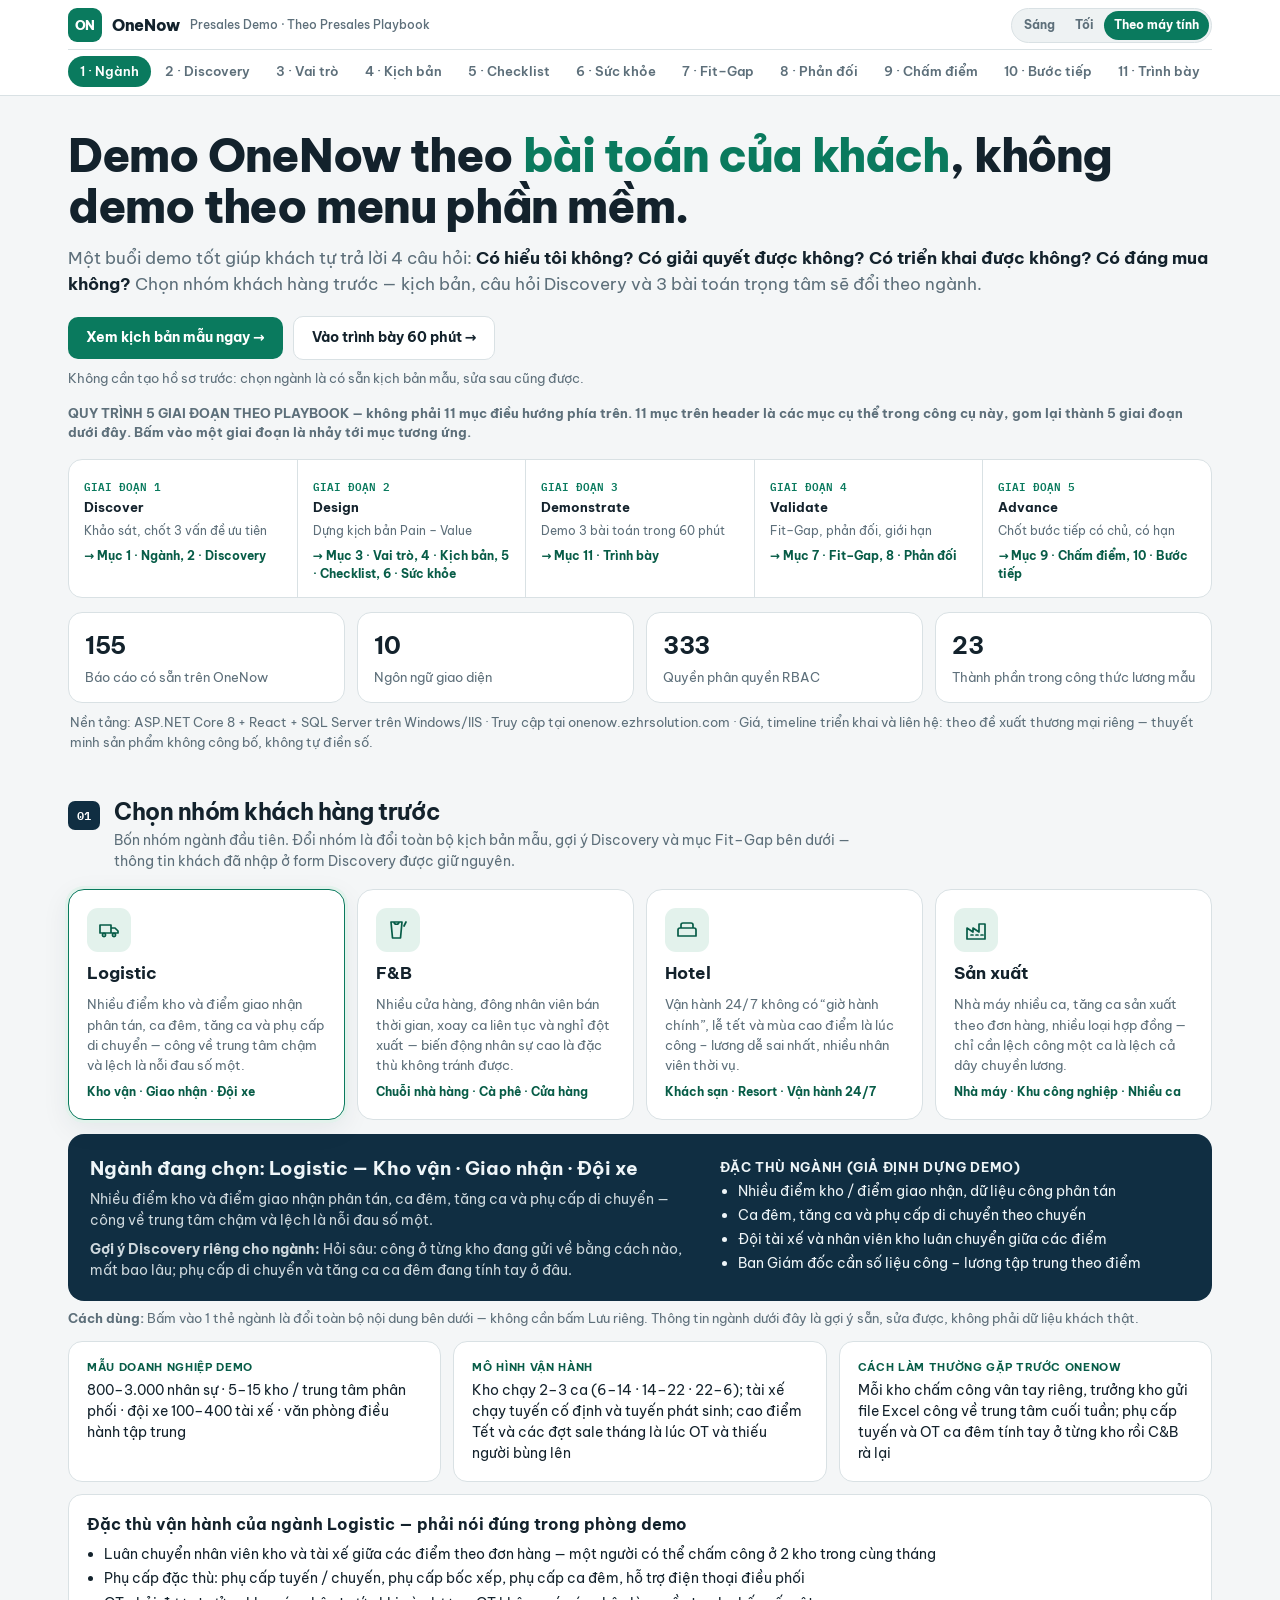
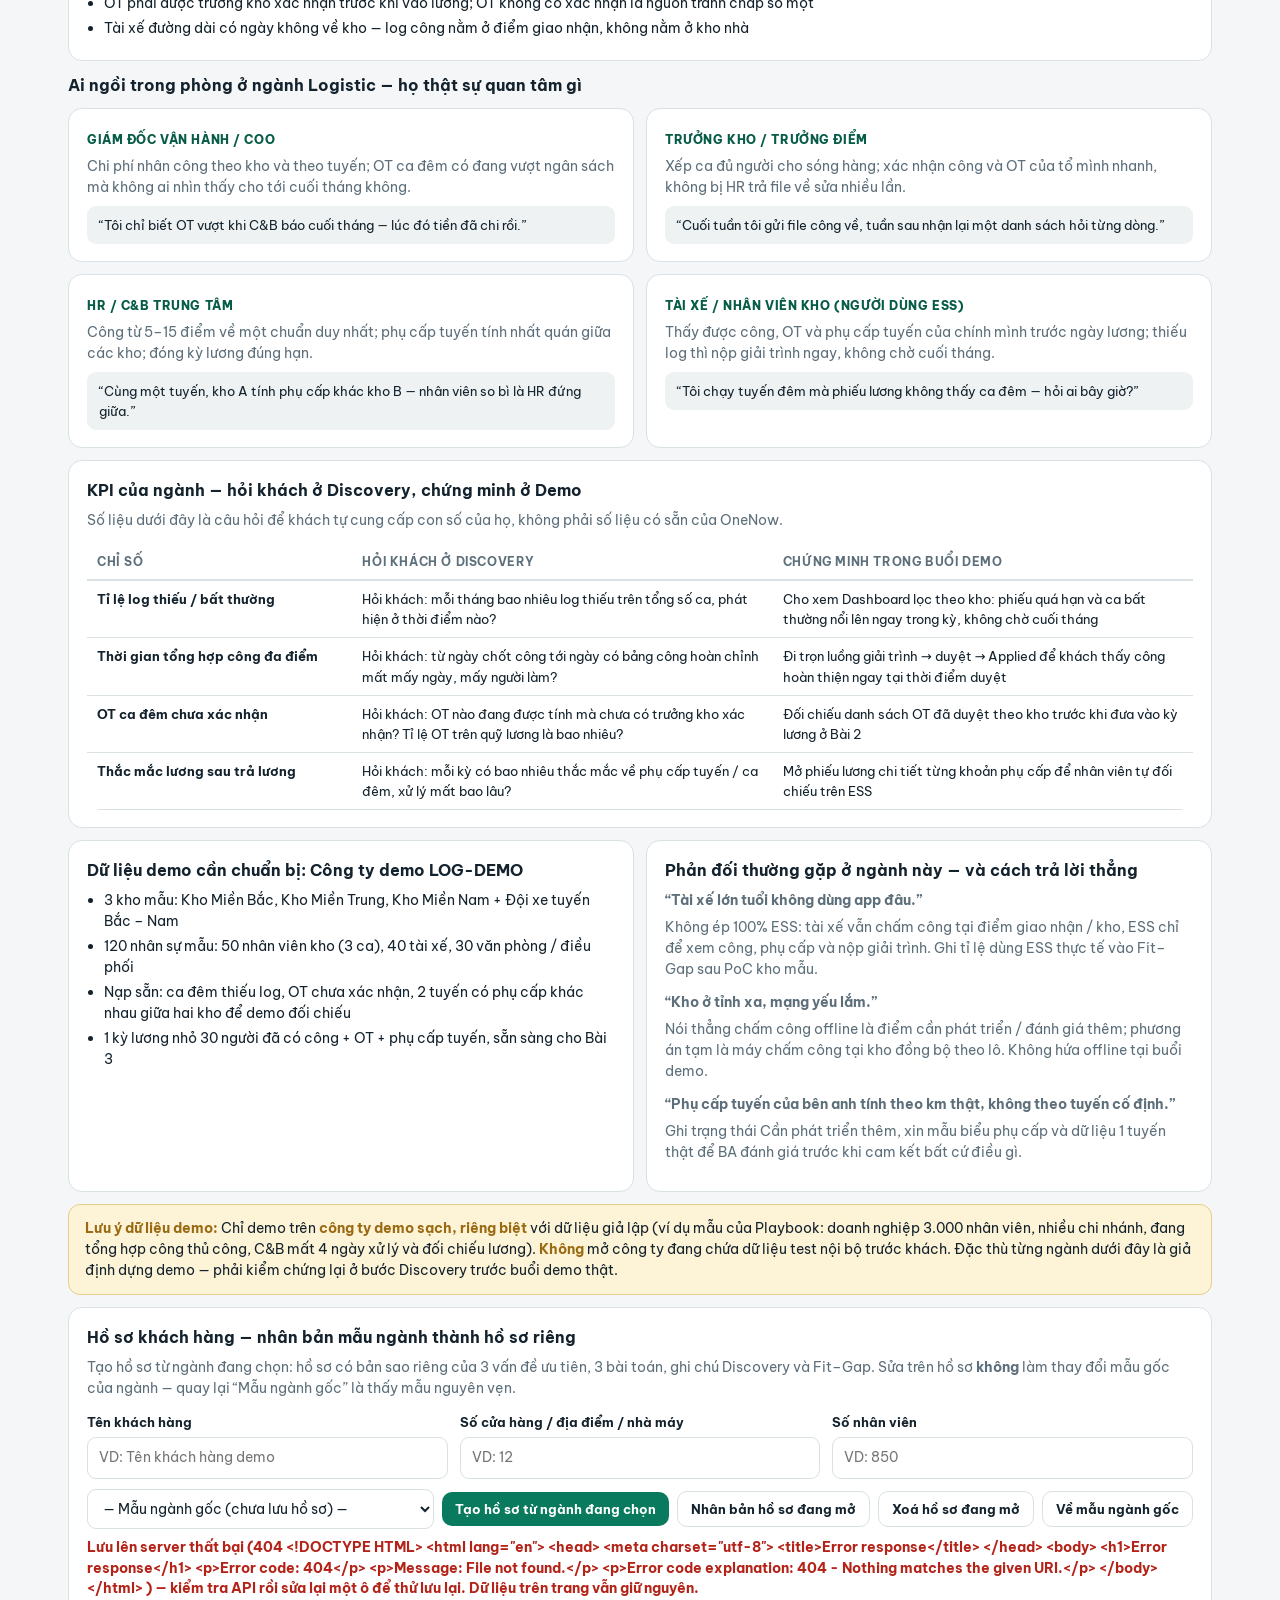
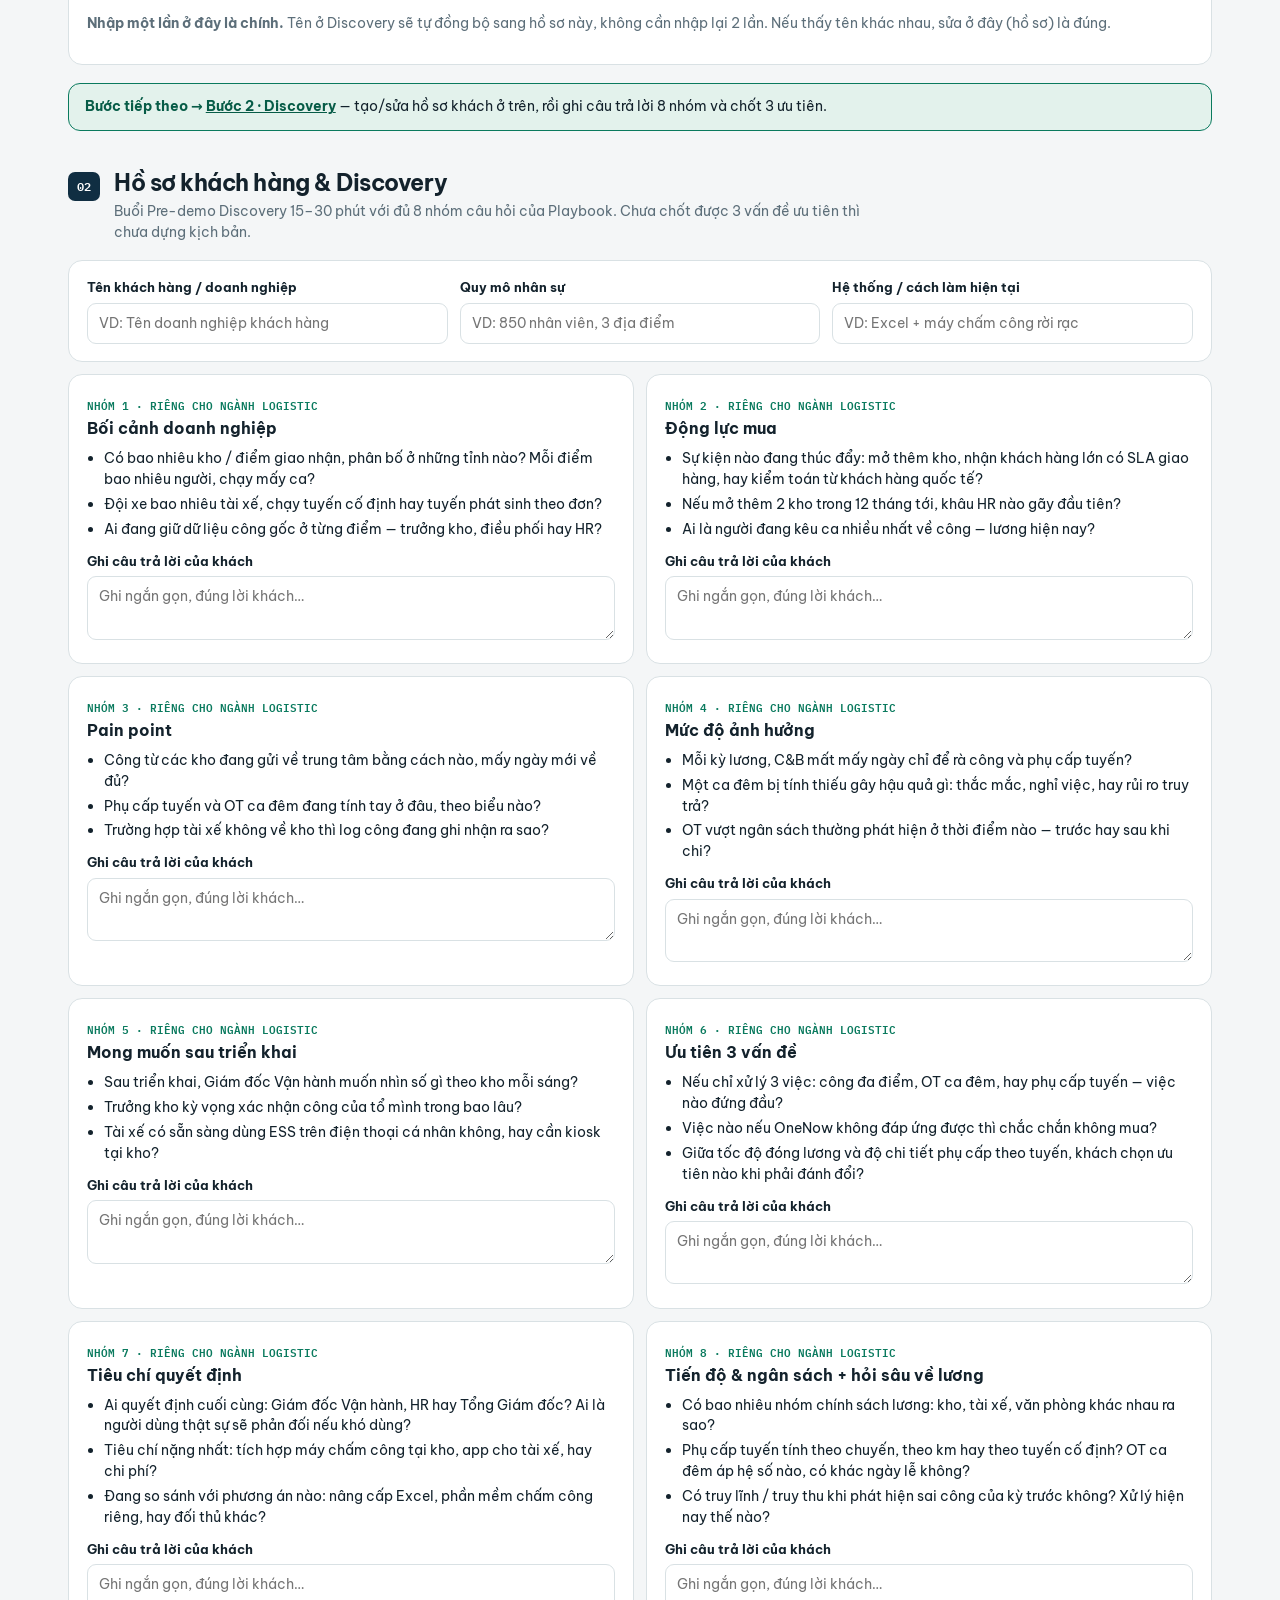
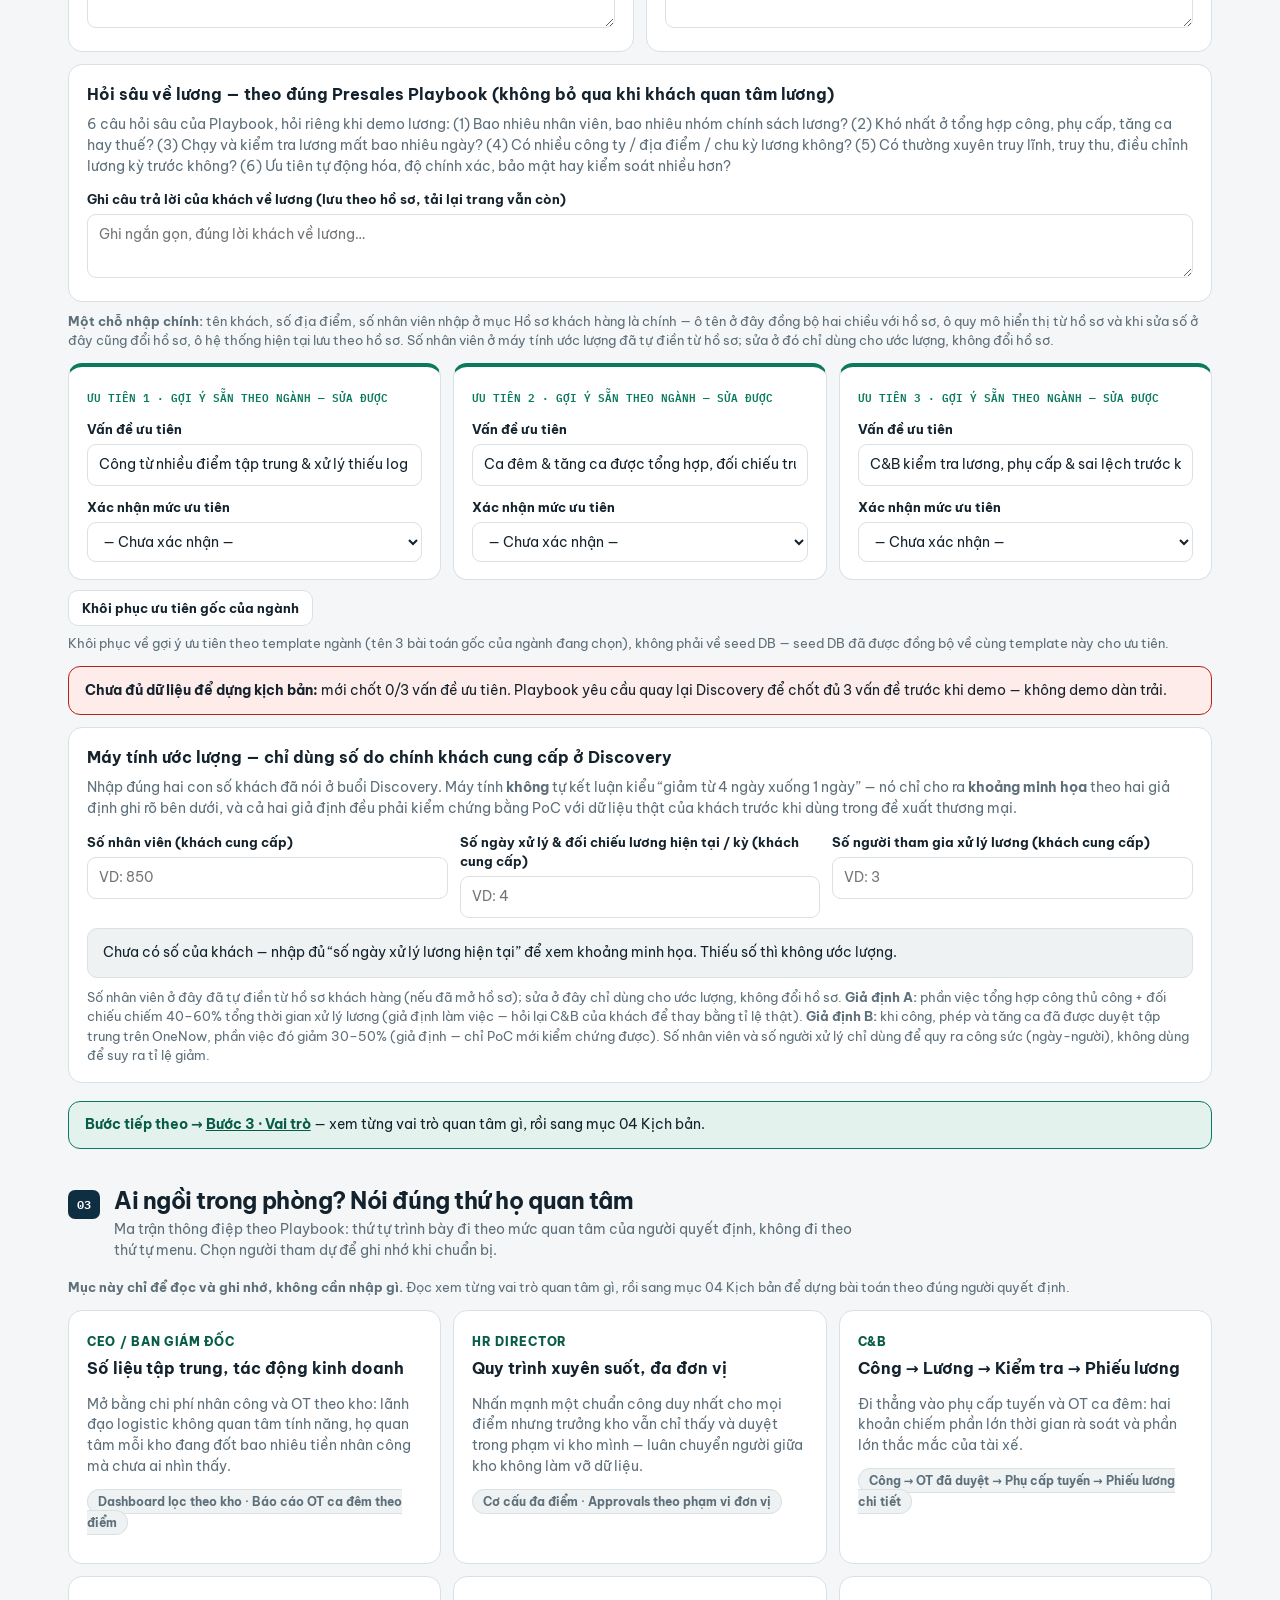
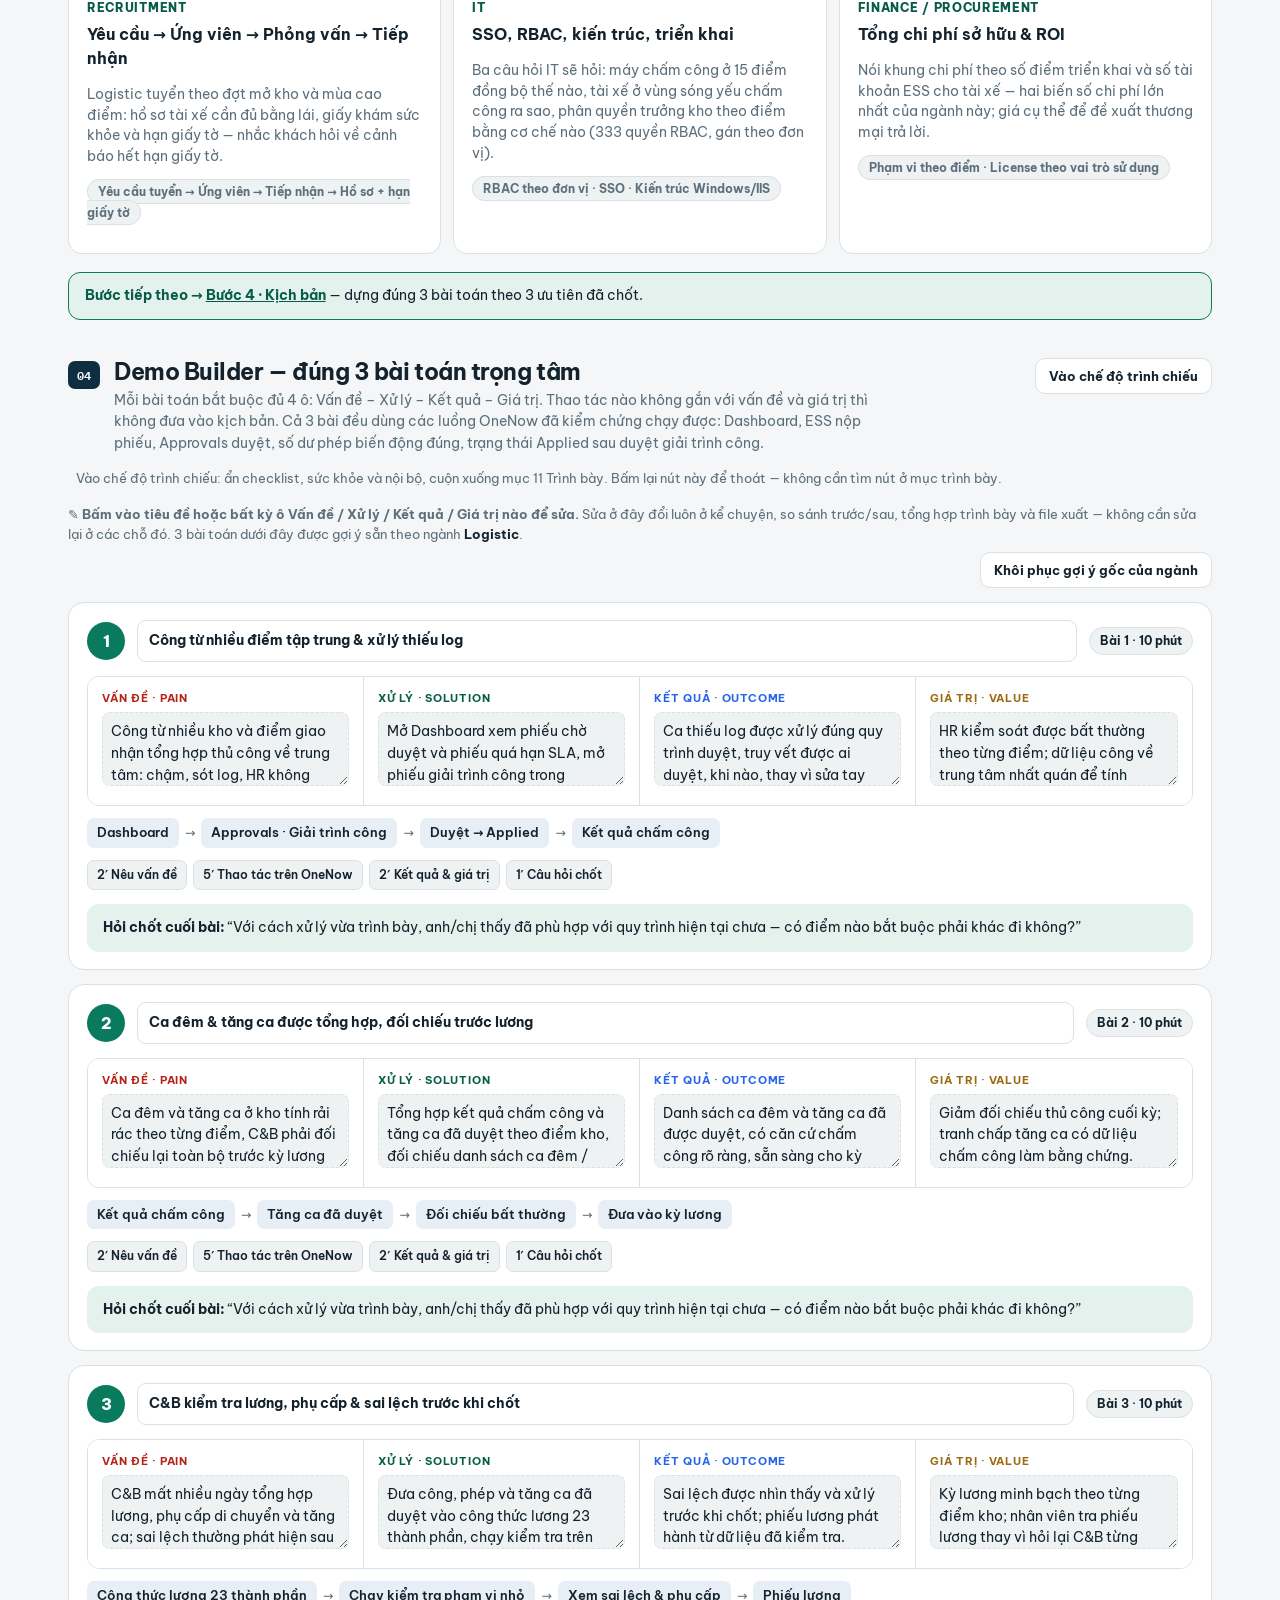
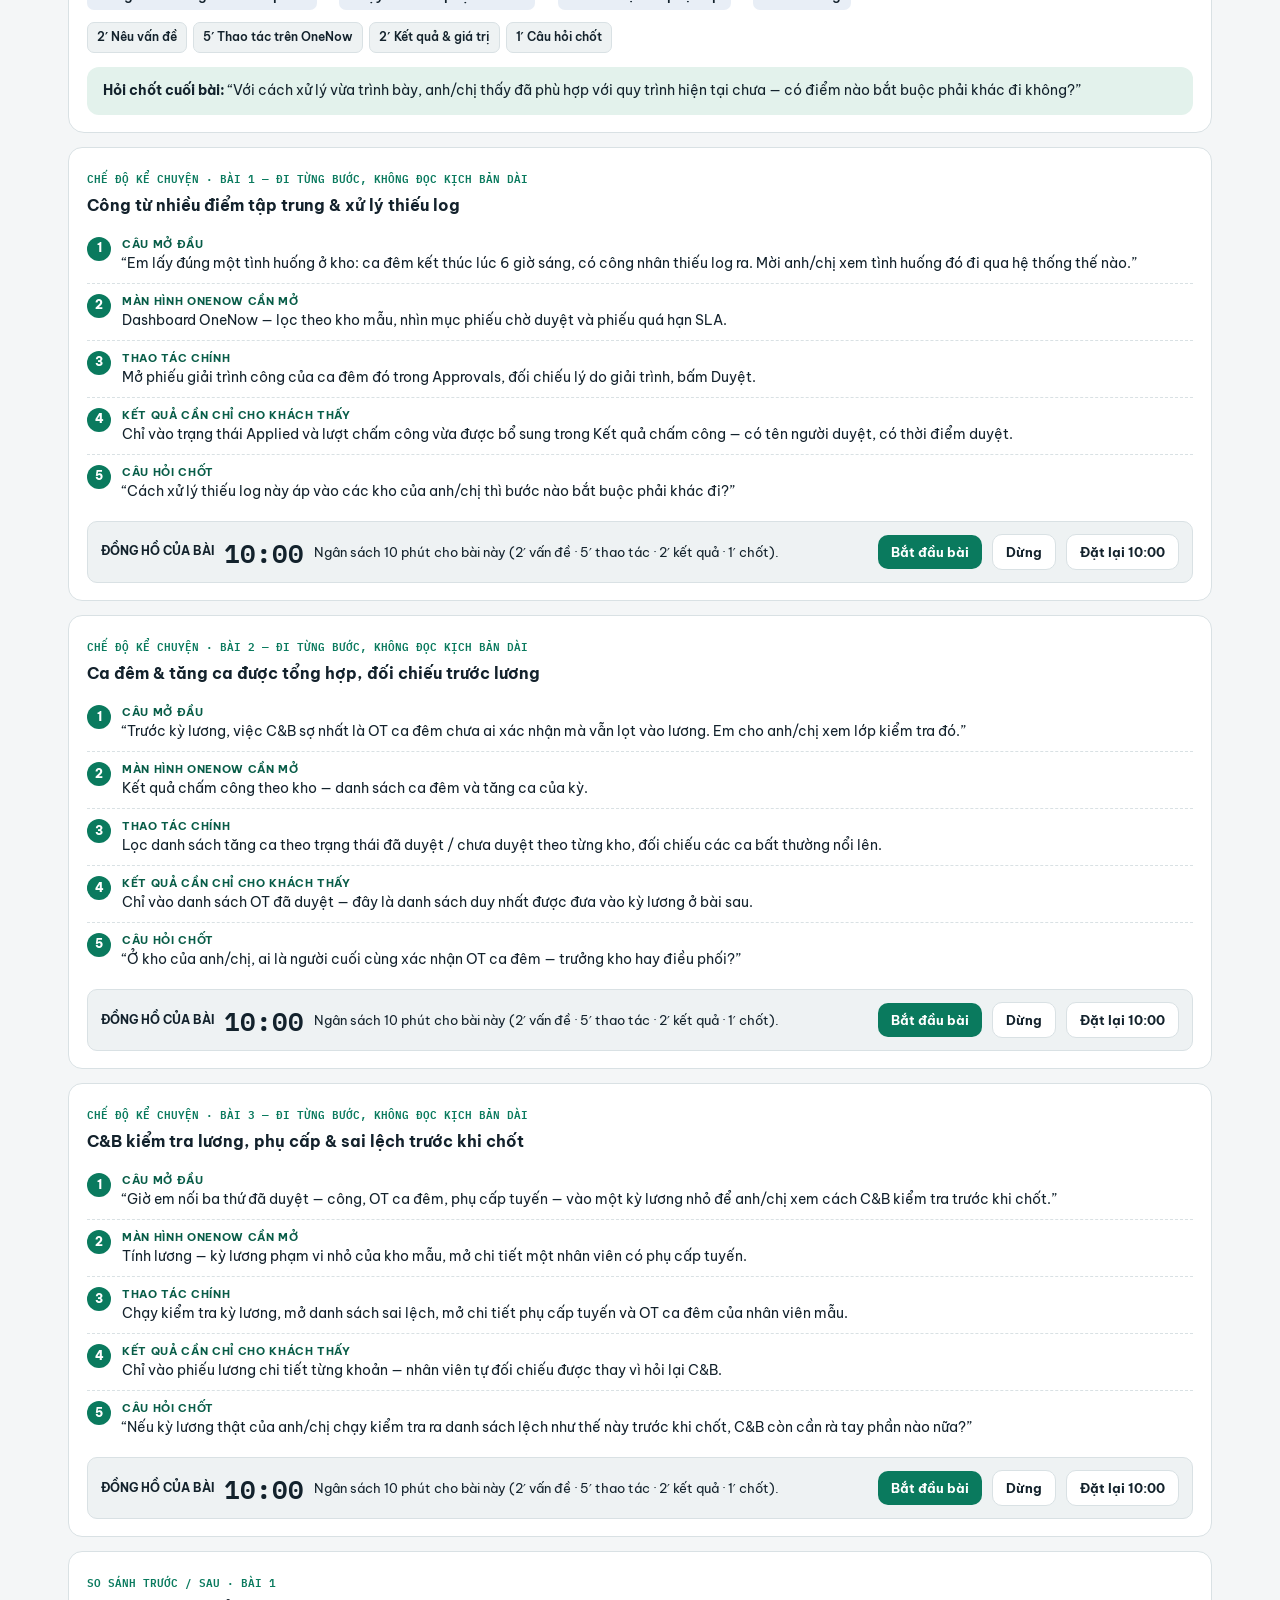
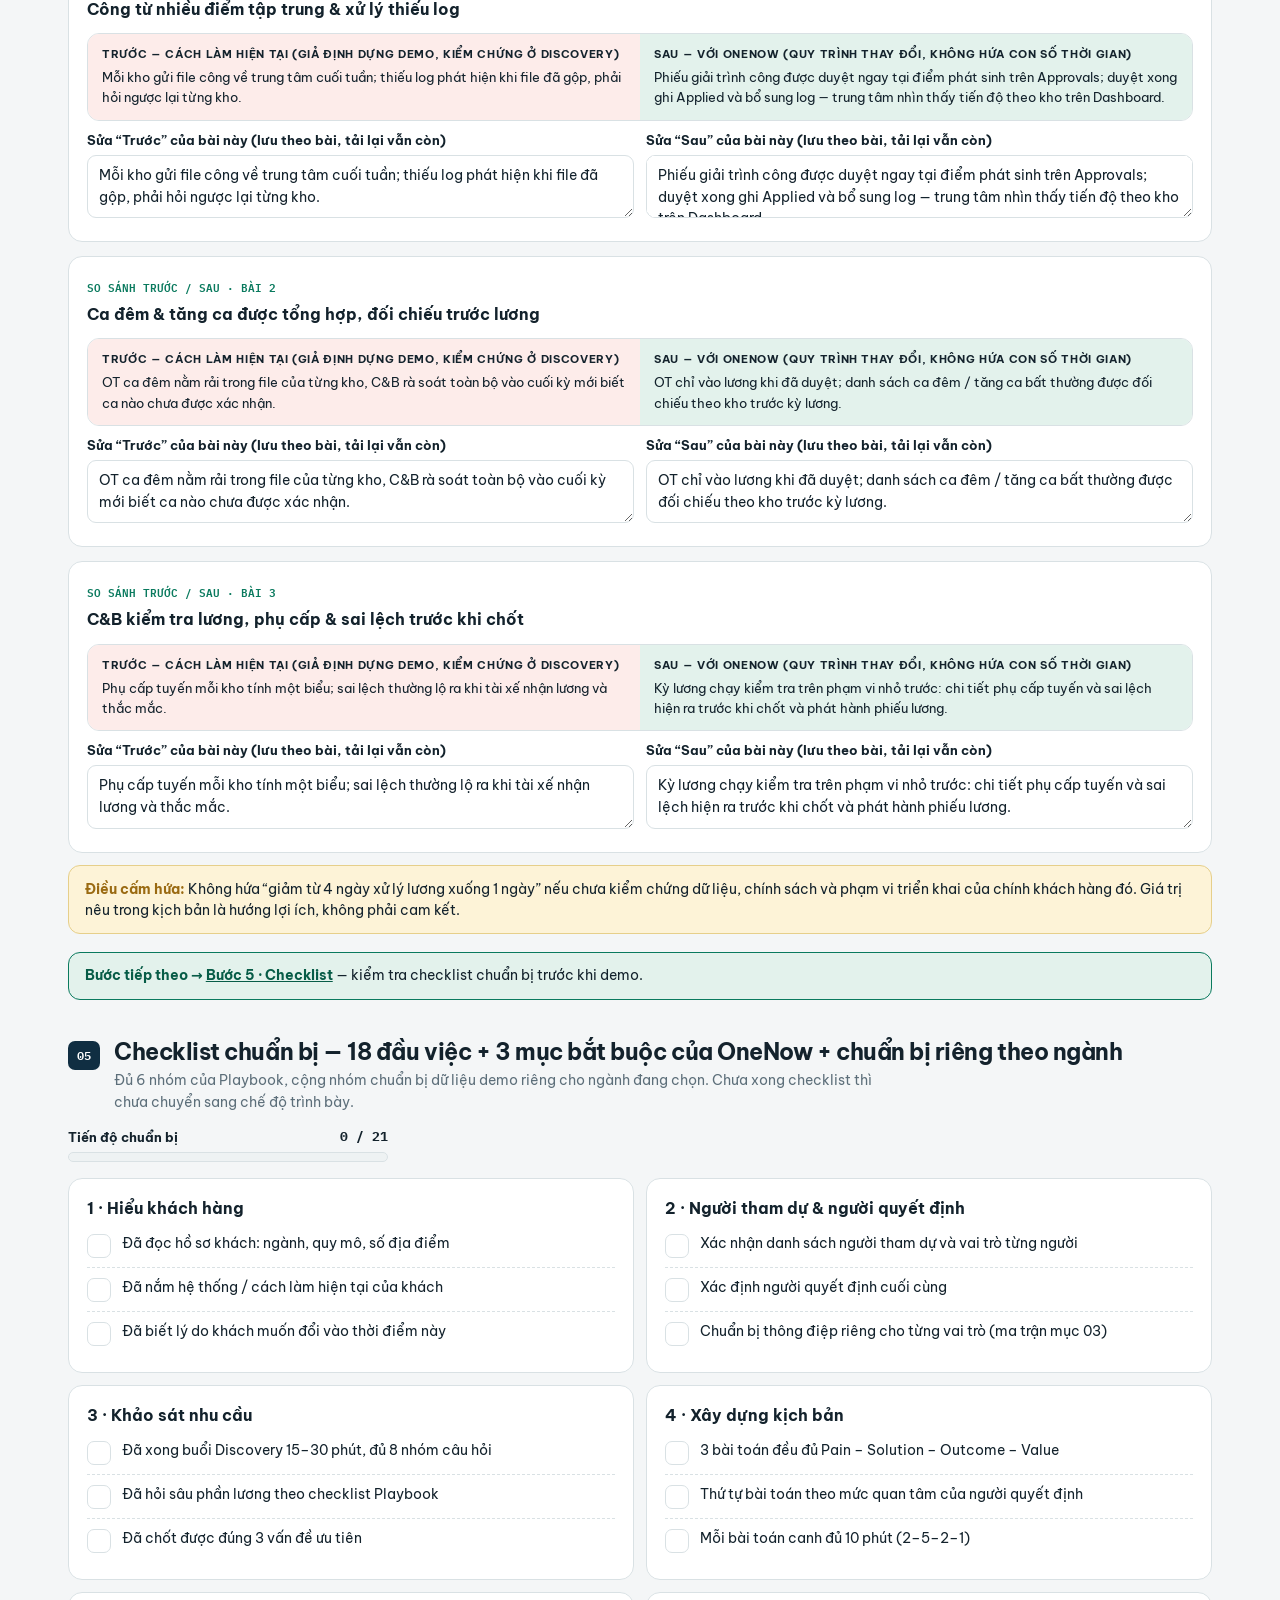
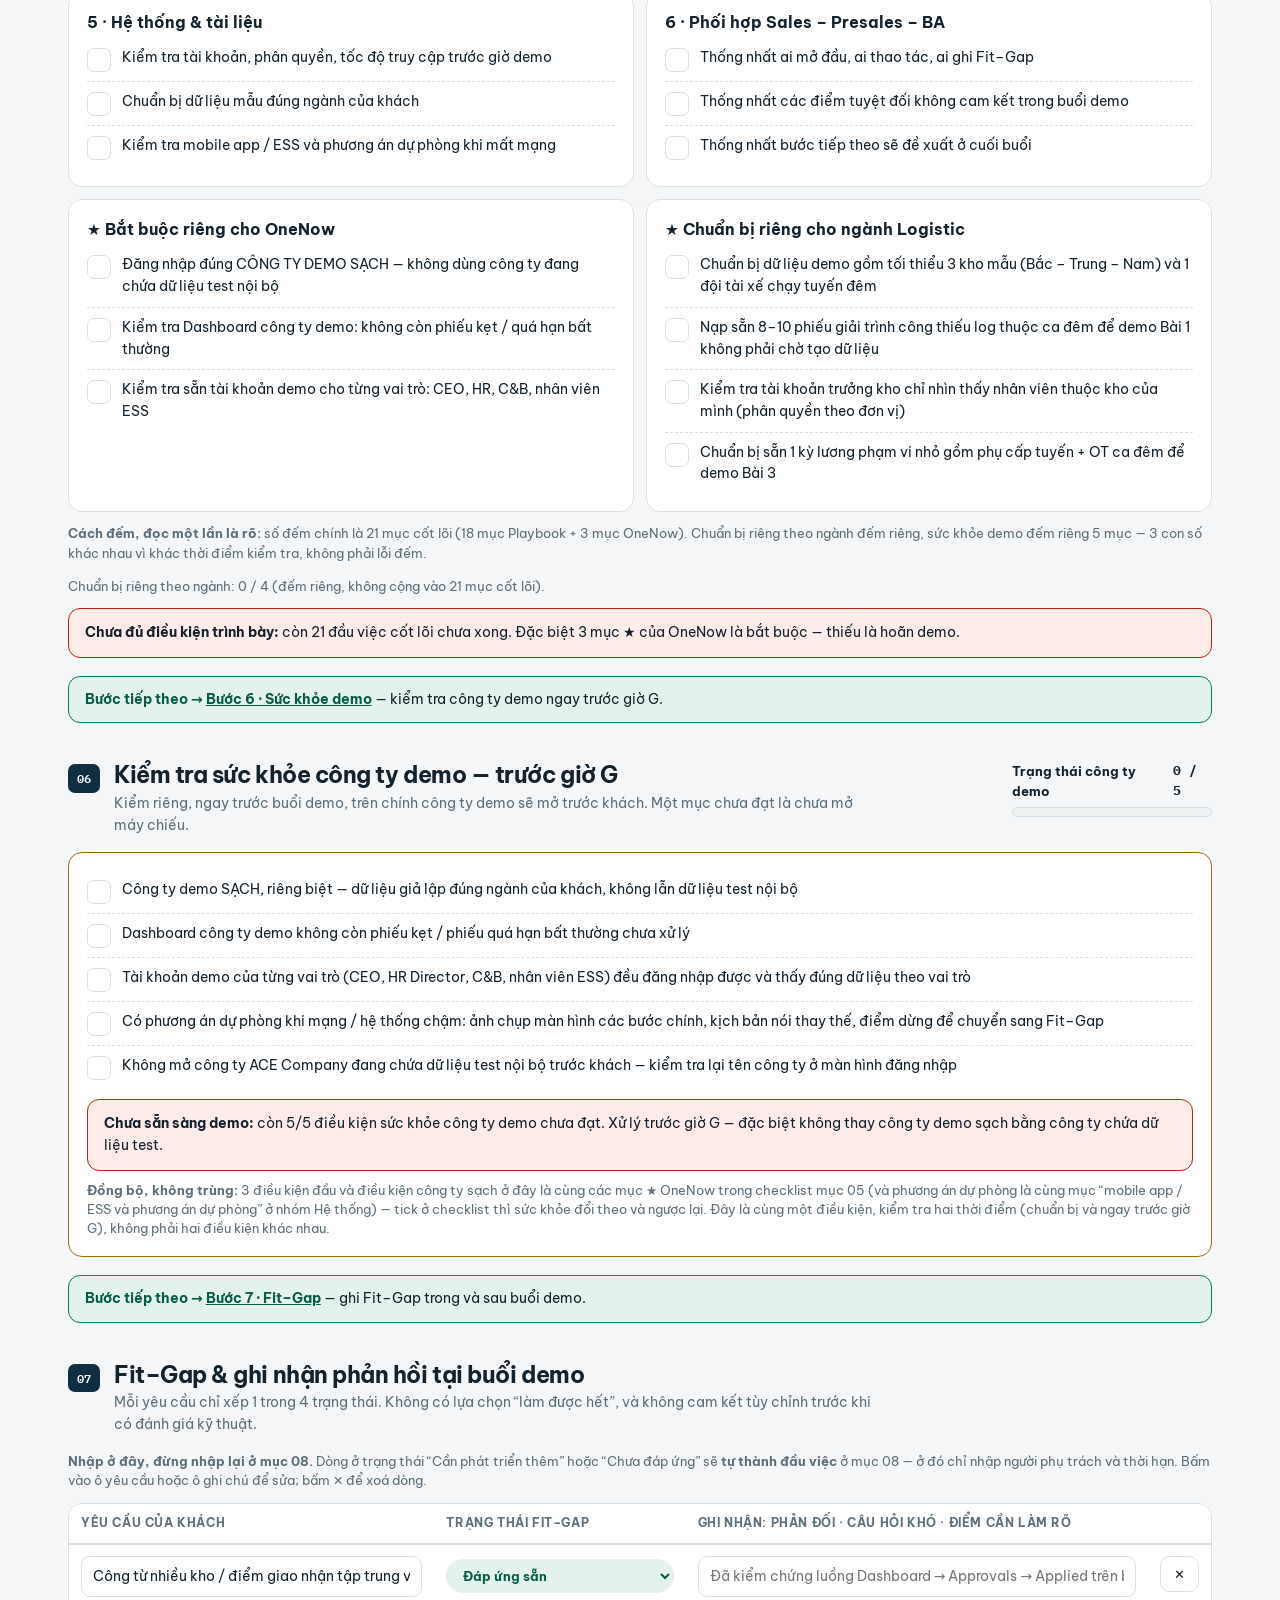
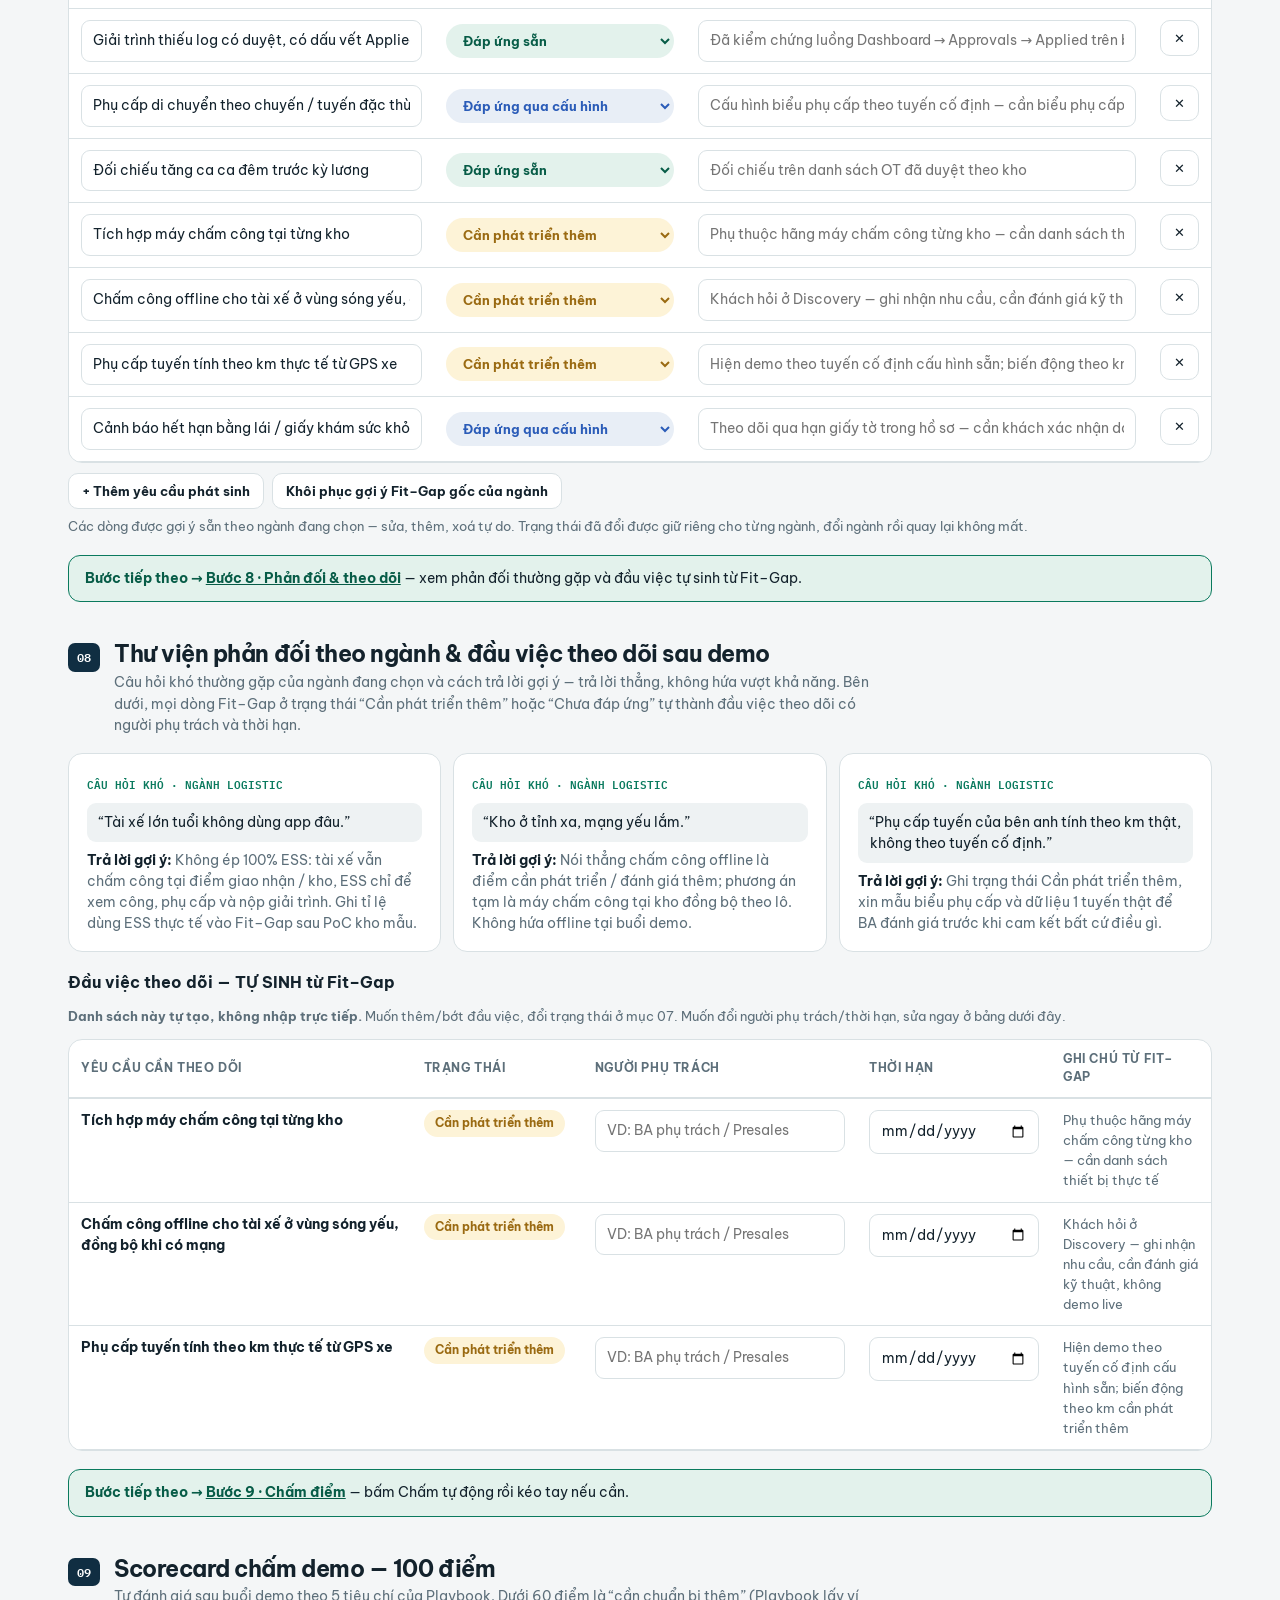
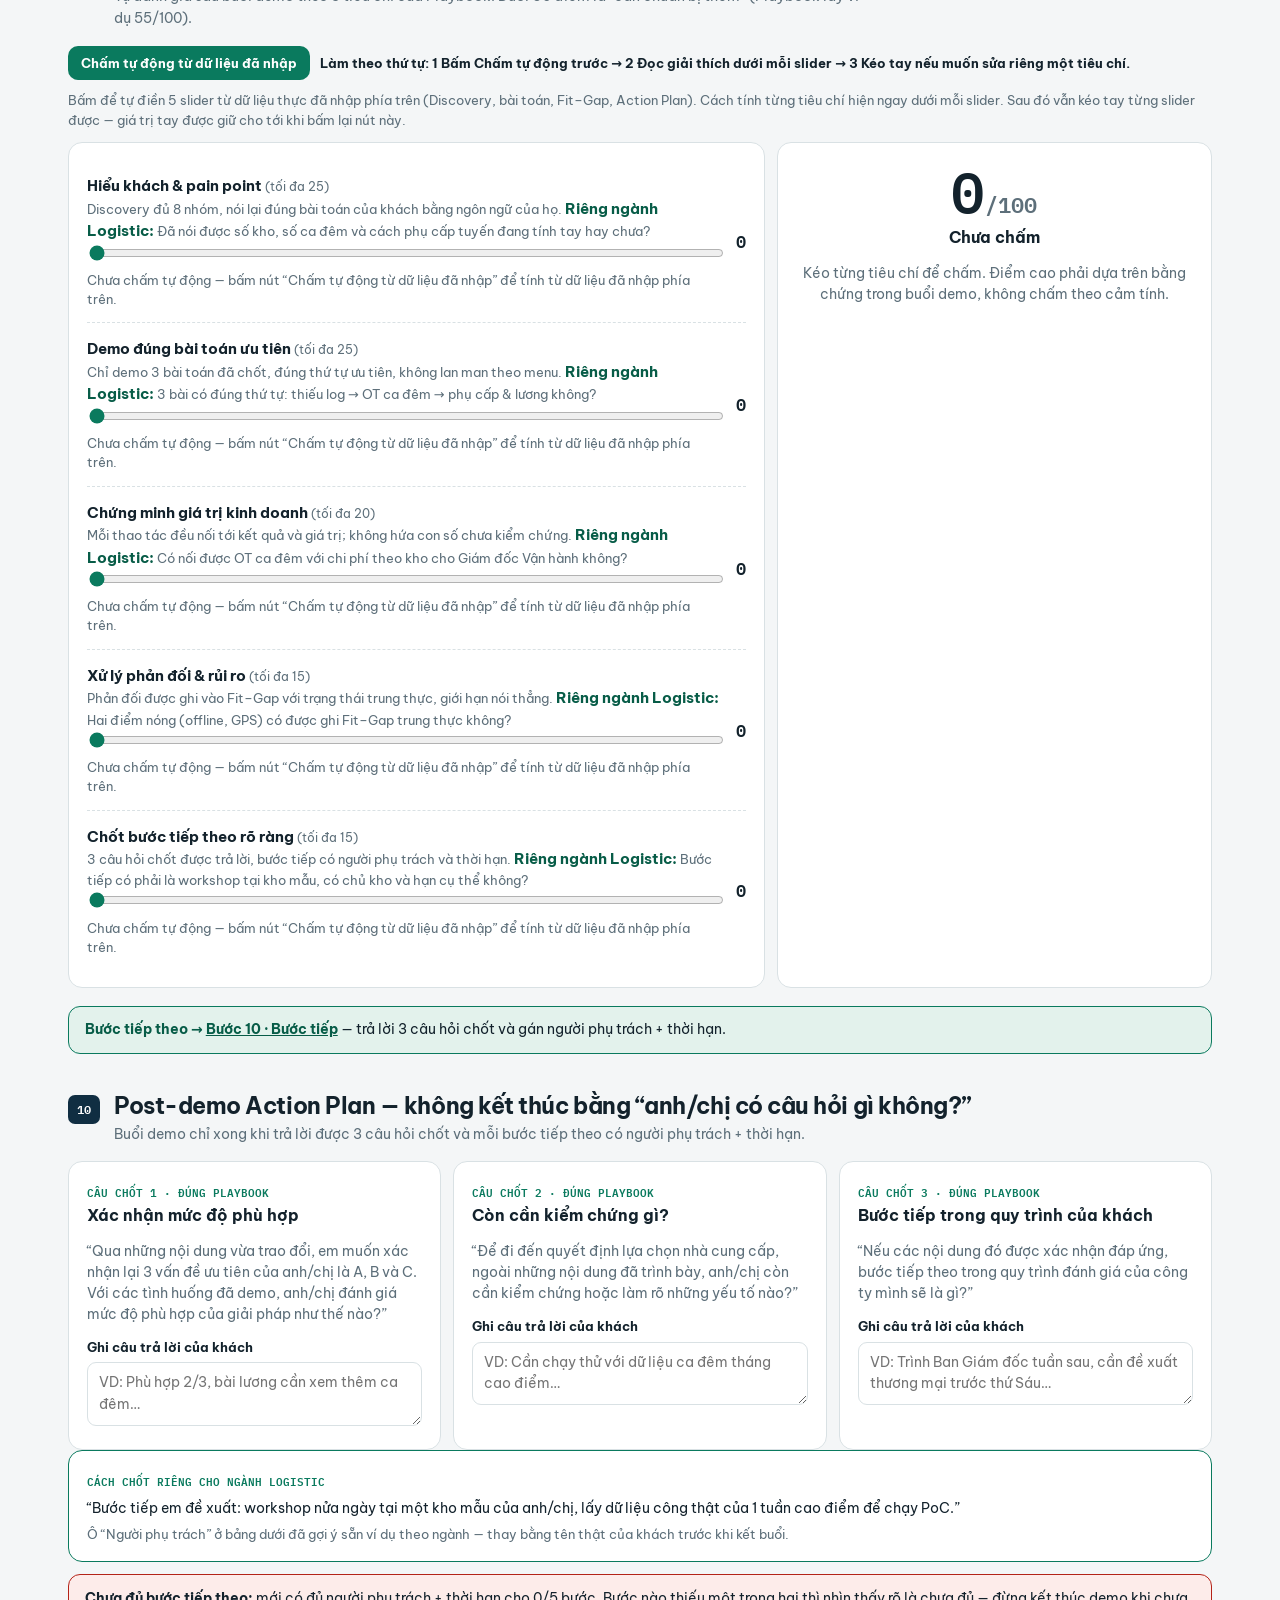
==== wwwroot/index.html @ 049ea5d3 "Initial commit: OneNow Presales Demo web (IIS port 99, 4 industries, Playbook 60-min presenter)" ====
<!doctype html>
<html lang="vi" data-theme="system">
<head>
<meta charset="utf-8"/>
<meta name="viewport" content="width=device-width, initial-scale=1, viewport-fit=cover"/>
<meta name="color-scheme" content="light dark"/>
<link rel="icon" href="/favicon.ico"/><link rel="shortcut icon" href="/favicon.ico"/>
<title>OneNow Presales Demo — Demo theo ngành, theo bài toán</title>
<link rel="preconnect" href="https://fonts.googleapis.com">
<link rel="preconnect" href="https://fonts.gstatic.com" crossorigin>
<link href="https://fonts.googleapis.com/css2?family=Be+Vietnam+Pro:wght@400;500;600;700;800&family=IBM+Plex+Mono:wght@500;600&display=swap" rel="stylesheet">
<style>
:root{
  --bg:#f4f6f7; --surface:#ffffff; --surface2:#eef2f3; --ink:#13222c; --muted:#5d6f7a; --line:#d9e1e4;
  --teal:#0a7a5e; --teal-dark:#075c47; --teal-soft:#e3f2ec; --navy:#102e42; --navy-bg:#102e42; --amber:#9a6a12; --amber-soft:#fdf3d7;
  --red:#b42318; --red-soft:#fdecea; --blue-soft:#e8eef6; --radius:14px;
  --shadow:0 8px 28px rgba(16,46,66,.08);
}
html[data-theme="dark"]:root{ --bg:#0d161c; --surface:#15222b; --surface2:#1b2b36; --ink:#e7eff3; --muted:#9db0bc; --line:#2a3d49; --teal:#2fbf97; --teal-dark:#2fbf97; --teal-soft:#14382e; --navy:#d7e6ef; --navy-bg:#102e42; --amber-soft:#3a2f12; --red-soft:#3d1d1a; --blue-soft:#1c2c42; --shadow:0 8px 28px rgba(0,0,0,.35); }
 @media (prefers-color-scheme: dark){html[data-theme="system"]:root{ --bg:#0d161c; --surface:#15222b; --surface2:#1b2b36; --ink:#e7eff3; --muted:#9db0bc; --line:#2a3d49; --teal:#2fbf97; --teal-dark:#2fbf97; --teal-soft:#14382e; --navy:#d7e6ef; --navy-bg:#102e42; --amber-soft:#3a2f12; --red-soft:#3d1d1a; --blue-soft:#1c2c42; --shadow:0 8px 28px rgba(0,0,0,.35); }
}
*{box-sizing:border-box}
html{scroll-behavior:smooth}
body{margin:0;font-family:"Be Vietnam Pro",system-ui,sans-serif;background:var(--bg);color:var(--ink);line-height:1.55;font-size:15.5px}
a{color:var(--teal-dark)}
button{font:inherit;cursor:pointer}
.mono{font-family:"IBM Plex Mono",monospace}
.topbar{position:sticky;top:0;z-index:50;background:var(--surface);border-bottom:1px solid var(--line)}
.topbar-in{max-width:1180px;margin:0 auto;padding:8px 18px 0;display:flex;flex-direction:column;gap:6px}
.topbar-row{display:flex;align-items:center;justify-content:space-between;gap:12px}
.brand{display:flex;align-items:center;gap:10px;font-weight:800;font-size:16px;letter-spacing:-.02em;color:var(--ink);text-decoration:none}
.brand-mark{width:34px;height:34px;border-radius:9px;background:var(--teal);color:#fff;display:grid;place-items:center;font-weight:800;font-size:13px}
.brand small{display:block;font-weight:500;color:var(--muted);font-size:11.5px;letter-spacing:0}
.nav{margin:0;display:flex;gap:2px;flex-wrap:nowrap;justify-content:space-between;width:100%;border-top:1px solid var(--line);padding:6px 0 8px;overflow-x:auto;scrollbar-width:none}
.nav::-webkit-scrollbar{display:none}
.nav a{color:var(--muted);text-decoration:none;font-size:12.5px;font-weight:600;padding:6px 8px;border-radius:999px;white-space:nowrap;flex:1 1 auto;text-align:center}
.nav a:hover{background:var(--surface2);color:var(--ink)}
.nav a.active{background:var(--teal);color:#fff}
.wrap{max-width:1180px;margin:0 auto;padding:0 18px 64px}
.hero{padding:34px 0 8px}
.hero h1{font-size:clamp(28px,4.6vw,46px);line-height:1.12;letter-spacing:-.03em;margin:0 0 12px;font-weight:800;overflow-wrap:break-word;max-width:100%}
.hero h1 em{font-style:normal;color:var(--teal)}
.hero p.lead{color:var(--muted);font-size:16.5px;margin:0 0 20px}
.flow{display:flex;gap:0;flex-wrap:nowrap;border:1px solid var(--line);border-radius:var(--radius);overflow:hidden;background:var(--surface);margin-top:16px}
.flow div,.flow a{flex:1 1 0;padding:13px 15px;border-right:1px solid var(--line);min-width:0;color:var(--ink);text-decoration:none;display:block}
.flow div:last-child,.flow a:last-child{border-right:0}
.flow b{display:block;font-size:13px}
.flow span{font-size:12px;color:var(--muted)}
.flow .n{font-family:"IBM Plex Mono",monospace;color:var(--teal);font-size:11px;font-weight:600}
.stats{display:grid;grid-template-columns:repeat(4,1fr);gap:12px;margin-top:14px}
.stat{background:var(--surface);border:1px solid var(--line);border-radius:var(--radius);padding:14px 16px}
.stat b{font-size:24px;letter-spacing:-.02em;display:block}
.stat span{font-size:12.5px;color:var(--muted)}
section.block{margin-top:38px;scroll-margin-top:168px}
.sec-head{display:flex;gap:14px;align-items:flex-start;margin-bottom:16px;flex-wrap:wrap}
.sec-num{font-family:"IBM Plex Mono",monospace;background:var(--navy-bg);color:#fff;font-size:12px;font-weight:600;padding:5px 9px;border-radius:7px;margin-top:3px}
html[data-theme="dark"] .sec-num{background:var(--teal);color:#06231b} @media (prefers-color-scheme: dark){html[data-theme="system"] .sec-num{background:var(--teal);color:#06231b}}
.sec-head h2{margin:0;font-size:23px;letter-spacing:-.02em;line-height:1.25}
.sec-head p{margin:3px 0 0;color:var(--muted);font-size:14px;max-width:760px}
.sec-head .spacer{flex:1}
.industries{display:grid;grid-template-columns:repeat(4,1fr);gap:12px}
.ind-card{text-align:left;background:var(--surface);border:1.5px solid var(--line);border-radius:16px;padding:18px;display:flex;flex-direction:column;gap:8px;transition:border-color .15s, box-shadow .15s;color:var(--ink)}
.ind-card:hover{border-color:var(--teal)}
.ind-card.active{border-color:var(--teal);box-shadow:0 0 0 3px var(--teal-soft), var(--shadow)}
.ind-ico{width:44px;height:44px;border-radius:11px;background:var(--teal-soft);display:grid;place-items:center;color:var(--teal-dark)}
.ind-card h3{margin:0;font-size:17px}
.ind-card p{margin:0;font-size:13px;color:var(--muted);flex:1}
.ind-card .tag{font-size:11.5px;font-weight:700;color:var(--teal-dark)}
.ind-banner{margin-top:14px;background:var(--navy-bg);color:#eef5f8;border-radius:16px;padding:20px 22px;display:grid;grid-template-columns:1.3fr 1fr;gap:20px}
.ind-banner h3{margin:0 0 6px;font-size:19px}
.ind-banner p{margin:0;font-size:13.5px;opacity:.85}
.ind-banner ul{margin:0;padding-left:18px;font-size:13.5px}
.ind-banner li{margin:3px 0}
.warn{background:var(--amber-soft);border:1px solid #e6cf8a;border-radius:12px;padding:13px 16px;font-size:13.5px;margin-top:12px}
html[data-theme="dark"] .warn{border-color:#5c4a17} @media (prefers-color-scheme: dark){html[data-theme="system"] .warn{border-color:#5c4a17}}
.warn b{color:var(--amber)}
.grid2{display:grid;grid-template-columns:1fr 1fr;gap:12px}
.grid3{display:grid;grid-template-columns:repeat(3,1fr);gap:12px}
.card{background:var(--surface);border:1px solid var(--line);border-radius:var(--radius);padding:17px 18px}
.card h3{margin:0 0 8px;font-size:15.5px}
.card p,.card li{font-size:13.5px;color:var(--muted)}
.card ul{margin:6px 0 0;padding-left:17px}
.card li{margin:4px 0;color:var(--ink)}
.card li span{color:var(--muted)}
.disc-num{font-family:"IBM Plex Mono",monospace;font-size:11px;color:var(--teal);font-weight:600}
textarea,input[type=text],input[type=date],select{width:100%;font:inherit;font-size:14px;background:var(--surface);color:var(--ink);border:1px solid var(--line);border-radius:9px;padding:9px 11px}
textarea{resize:vertical;min-height:56px}
label.f{display:block;font-size:12.5px;font-weight:700;margin:12px 0 5px}
label.f:first-child{margin-top:0}
.prio{display:grid;grid-template-columns:repeat(3,1fr);gap:12px;margin-top:12px}
.prio .card{border-top:4px solid var(--teal)}
.alert{border-radius:12px;padding:13px 16px;font-size:14px;margin-top:12px;display:none}
.alert.show{display:block}
.alert.ok{background:var(--teal-soft);border:1px solid var(--teal)}
.alert.bad{background:var(--red-soft);border:1px solid var(--red)}
.role-card .who{font-size:11.5px;font-weight:800;letter-spacing:.06em;text-transform:uppercase;color:var(--teal-dark)}
.role-card h3{margin-top:4px}
.scenario{border-radius:16px;overflow:hidden}
.scenario-head{display:flex;gap:12px;align-items:center;flex-wrap:wrap}
.scenario-head .no{width:38px;height:38px;border-radius:50%;background:var(--teal);color:#fff;display:grid;place-items:center;font-weight:800;flex:none}
.scenario-head h3{flex:1;min-width:200px}
.chip{font-size:11.5px;font-weight:700;background:var(--surface2);border:1px solid var(--line);padding:4px 10px;border-radius:999px}
.psov{display:grid;grid-template-columns:repeat(4,1fr);gap:0;border:1px solid var(--line);border-radius:12px;overflow:hidden;margin-top:14px}
.psov div{padding:13px 14px;border-right:1px solid var(--line);background:var(--surface)}
.psov div:last-child{border-right:0}
.psov b{font-size:11px;letter-spacing:.07em;text-transform:uppercase;display:block;margin-bottom:5px}
.psov .p b{color:var(--red)} .psov .s b{color:var(--teal-dark)} .psov .o b{color:#2563eb} .psov .v b{color:var(--amber)}
html[data-theme="dark"] .psov .o b{color:#7db3f5} @media (prefers-color-scheme: dark){html[data-theme="system"] .psov .o b{color:#7db3f5}}
.psov p{margin:0;font-size:13px;color:var(--ink)}
.flowsteps{display:flex;gap:6px;flex-wrap:wrap;margin-top:12px;align-items:center;font-size:12.5px}
.flowsteps span{background:var(--blue-soft);padding:5px 10px;border-radius:7px;font-weight:600}
.flowsteps i{color:var(--muted);font-style:normal}
.closeq{margin-top:14px;background:var(--teal-soft);border-radius:12px;padding:13px 16px;font-size:14px}
.split10{display:flex;gap:6px;margin-top:12px;flex-wrap:wrap}
.split10 span{font-size:12px;font-weight:600;background:var(--surface2);border:1px solid var(--line);border-radius:7px;padding:5px 9px}
.agenda{display:grid;grid-template-columns:repeat(5,1fr);gap:10px}
.seg{text-align:left;background:var(--surface);border:1.5px solid var(--line);border-radius:12px;padding:13px 14px;color:var(--ink)}
.seg.active{border-color:var(--teal);background:var(--teal-soft)}
.seg .t{font-family:"IBM Plex Mono",monospace;font-size:12px;font-weight:600;color:var(--teal-dark)}
.seg b{display:block;font-size:13.5px;margin:4px 0 3px}
.seg p{margin:0;font-size:12px;color:var(--muted)}
.timerbox{margin-top:14px;background:var(--navy-bg);color:#eef5f8;border-radius:16px;padding:22px;display:flex;gap:22px;align-items:center;flex-wrap:wrap}
.timer{font-family:"IBM Plex Mono",monospace;font-size:52px;font-weight:600;letter-spacing:-.02em;line-height:1}
.timerbox .cur{flex:1;min-width:220px}
.timerbox .cur b{font-size:16px;display:block}
.timerbox .cur p{margin:3px 0 0;font-size:13px;opacity:.85}
.btn{border:0;border-radius:10px;padding:11px 18px;font-weight:700;font-size:14px;background:var(--teal);color:#fff;text-decoration:none;display:inline-block;line-height:1.4}
.btn:hover{background:var(--teal-dark)}
.btn.ghost{background:var(--surface);color:var(--ink);border:1px solid var(--line)}
.btn.ghost:hover{background:var(--surface2);color:var(--ink)}
.btn.small{padding:8px 13px;font-size:13px}
.progress{height:10px;background:var(--surface2);border-radius:99px;overflow:hidden;border:1px solid var(--line)}
.progress i{display:block;height:100%;background:var(--teal);width:0;transition:width .25s}
.check-group h3{margin:0 0 4px}
.check-item{display:flex;gap:11px;align-items:flex-start;padding:9px 0;border-bottom:1px dashed var(--line);font-size:14px}
.check-item:last-child{border-bottom:0}
.toggle{flex:none;width:24px;height:24px;border-radius:7px;border:1.5px solid var(--line);background:var(--surface);display:grid;place-items:center;color:transparent;font-size:14px;font-weight:800;margin-top:1px}
.toggle.on{background:var(--teal);border-color:var(--teal);color:#fff}
.check-item.done span{text-decoration:line-through;color:var(--muted)}
table{width:100%;border-collapse:collapse;font-size:14px}
th{text-align:left;font-size:12px;letter-spacing:.05em;text-transform:uppercase;color:var(--muted);padding:10px 12px;border-bottom:2px solid var(--line)}
td{padding:11px 12px;border-bottom:1px solid var(--line);vertical-align:top}
.tablewrap{background:var(--surface);border:1px solid var(--line);border-radius:var(--radius);overflow:hidden}
.pill{display:inline-block;font-size:12px;font-weight:700;padding:4px 11px;border-radius:999px}
.pill.ready{background:var(--teal-soft);color:var(--teal-dark)}
.pill.config{background:var(--blue-soft);color:#2b5cb8}
.pill.dev{background:var(--amber-soft);color:var(--amber)}
.pill.no{background:var(--red-soft);color:var(--red)}
html[data-theme="dark"] .pill.config{color:#8db6f2} @media (prefers-color-scheme: dark){html[data-theme="system"] .pill.config{color:#8db6f2}}
td select{width:auto;min-width:170px}
.fit-cell{white-space:nowrap;vertical-align:middle}
select.fit-sel{width:100%;min-width:0;white-space:nowrap;font-size:13px;font-weight:700;padding:7px 28px 7px 12px;border-radius:999px;border:1px solid transparent;cursor:pointer}
select.fit-sel.ready{background:var(--teal-soft);color:var(--teal-dark)}
select.fit-sel.config{background:var(--blue-soft);color:#2b5cb8}
select.fit-sel.dev{background:var(--amber-soft);color:var(--amber)}
select.fit-sel.no{background:var(--red-soft);color:var(--red)}
html[data-theme="dark"] select.fit-sel.config{color:#8db6f2} @media (prefers-color-scheme: dark){html[data-theme="system"] select.fit-sel.config{color:#8db6f2}}
select.fit-sel option{font-weight:600;background:var(--surface);color:var(--ink)}
select.fit-sel option.fit-opt-ready{background:var(--teal-soft);color:var(--teal-dark)}
select.fit-sel option.fit-opt-config{background:var(--blue-soft);color:#2b5cb8}
select.fit-sel option.fit-opt-dev{background:var(--amber-soft);color:var(--amber)}
select.fit-sel option.fit-opt-no{background:var(--red-soft);color:var(--red)}
html[data-theme="dark"] select.fit-sel option.fit-opt-config{color:#8db6f2} @media (prefers-color-scheme: dark){html[data-theme="system"] select.fit-sel option.fit-opt-config{color:#8db6f2}}
.score-row{display:grid;grid-template-columns:1fr auto;gap:6px 14px;align-items:center;padding:13px 0;border-bottom:1px dashed var(--line)}
.score-row:last-of-type{border-bottom:0}
.score-row b{font-size:14.5px}
.score-row small{color:var(--muted);display:block;font-weight:400}
.score-row output{font-family:"IBM Plex Mono",monospace;font-weight:600;font-size:17px}
input[type=range]{width:100%;accent-color:var(--teal)}
.score-total{text-align:center;padding:20px}
.score-total .big{font-family:"IBM Plex Mono",monospace;font-size:56px;font-weight:600;line-height:1}
.verdict{font-weight:700;margin-top:6px}
.internal{border:1.5px dashed var(--red);border-radius:var(--radius);padding:18px;background:var(--surface)}
.internal h3{color:var(--red);margin-top:0}
body.presenting .internal, body.presenting .nopresent{display:none !important}
.foot{margin-top:44px;border-top:1px solid var(--line);padding-top:18px;font-size:13px;color:var(--muted);display:grid;grid-template-columns:1fr 1fr;gap:16px}
@media(max-width:960px){
  .industries{grid-template-columns:1fr 1fr}
  .grid3,.prio{grid-template-columns:1fr}
  .grid2{grid-template-columns:1fr}
  .psov{grid-template-columns:1fr 1fr}
  .psov div{border-bottom:1px solid var(--line)}
  .agenda{grid-template-columns:1fr 1fr}
  .stats{grid-template-columns:1fr 1fr}
  .ind-banner{grid-template-columns:1fr}
  .foot{grid-template-columns:1fr}
  .tablewrap{overflow:visible;border:0;background:transparent}
  table,thead,tbody,tr,td{display:block;width:100%}
  thead{display:none}
  tr{background:var(--surface);border:1px solid var(--line);border-radius:12px;margin-bottom:10px;padding:6px 4px}
  td{border-bottom:0;padding:7px 12px}
  td select{width:100%}
}
.detail-stack{display:grid;gap:12px;margin-top:12px}
.detail-grid{display:grid;grid-template-columns:repeat(3,1fr);gap:12px}
.fact b{font-size:11px;letter-spacing:.06em;text-transform:uppercase;color:var(--teal-dark);display:block;margin-bottom:4px}
.fact p{margin:0;font-size:13.5px;color:var(--ink)}
.persona .who{font-size:11.5px;font-weight:800;letter-spacing:.05em;text-transform:uppercase;color:var(--teal-dark)}
.persona blockquote{margin:8px 0 0;padding:9px 12px;background:var(--surface2);border-radius:9px;font-size:13px;color:var(--ink)}
.mini-table{width:100%;border-collapse:collapse;font-size:13px}
.mini-table th{padding:8px 10px}
.mini-table td{padding:8px 10px}
.talkbox{margin-top:12px;background:var(--surface);border:1.5px solid var(--teal);border-radius:16px;padding:18px}
.talkbox h3{margin:0 0 4px;font-size:15.5px}
.talkbox .say{font-size:15px;background:var(--teal-soft);border-radius:10px;padding:11px 14px;margin:10px 0}
.talkbox ul{margin:6px 0;padding-left:18px;font-size:13.5px}
.talkbox li{margin:3px 0}
.avoid{color:var(--red);font-size:13.5px}
.trans{font-size:13.5px;color:var(--muted)}
@media(max-width:960px){ .detail-grid{grid-template-columns:1fr} }
.profilebar{display:flex;gap:8px;flex-wrap:wrap;align-items:center;margin-top:10px}
.profilebar select{width:auto;min-width:220px;flex:1;max-width:420px}
.sess-note{font-size:12.5px;color:var(--muted);margin-top:8px}
.story{margin-top:12px;border-top:1px dashed var(--line);padding-top:12px}
.story-steps{display:grid;gap:0;margin:10px 0}
.story-step{display:flex;gap:11px;padding:9px 0;border-bottom:1px dashed var(--line);font-size:13.5px}
.story-step:last-child{border-bottom:0}
.story-step .sn{flex:none;width:24px;height:24px;border-radius:50%;background:var(--teal);color:#fff;display:grid;place-items:center;font-size:12px;font-weight:800;margin-top:1px}
.story-step b{display:block;font-size:11px;letter-spacing:.06em;text-transform:uppercase;color:var(--teal-dark)}
.story-timer{display:flex;gap:10px;align-items:center;flex-wrap:wrap;background:var(--surface2);border:1px solid var(--line);border-radius:10px;padding:10px 13px}
.story-timer .st{font-family:"IBM Plex Mono",monospace;font-size:26px;font-weight:600}
.story-timer.warn{border-color:var(--amber);background:var(--amber-soft)}
.story-timer.over{border-color:var(--red);background:var(--red-soft)}
.ba-grid{display:grid;grid-template-columns:1fr 1fr;gap:0;border:1px solid var(--line);border-radius:12px;overflow:hidden;margin-top:12px}
.ba-grid>div{padding:12px 14px}
.ba-grid .before{background:var(--red-soft)}
.ba-grid .after{background:var(--teal-soft)}
.ba-grid b{font-size:11px;letter-spacing:.06em;text-transform:uppercase;display:block;margin-bottom:4px}
.ba-grid p{margin:0;font-size:13px;color:var(--ink)}
.est-out{background:var(--surface2);border:1px solid var(--line);border-radius:10px;padding:13px 15px;font-size:14px;margin-top:10px}
.health-card{border:1.5px solid var(--amber)}
.health-card.ready{border-color:var(--teal)}
.obj-card blockquote{margin:8px 0;padding:9px 12px;background:var(--surface2);border-radius:9px;font-size:13.5px;color:var(--ink)}
@media(max-width:960px){ .ba-grid{grid-template-columns:1fr} }
@media(max-width:560px){ .industries,.agenda{grid-template-columns:1fr} .timer{font-size:42px} }
.brand-logo{height:34px;width:auto;flex:none;display:block}
.brand-fallback{display:none;align-items:center;gap:10px;font-weight:800;font-size:16px}

.theme-switch{display:flex;gap:0;align-items:center;background:var(--surface2);border:1px solid var(--line);border-radius:999px;padding:2px;flex:none}
.theme-btn{border:0;background:transparent;color:var(--muted);border-radius:999px;padding:5px 10px;font-size:12px;font-weight:700;white-space:nowrap}
.theme-btn.active{background:var(--teal);color:#fff}
@media(max-width:960px){ .nav{overflow-x:auto;justify-content:flex-start;scrollbar-width:none} .nav::-webkit-scrollbar{display:none} .nav a{flex:none} }
@media(max-width:560px){ .theme-btn{padding:5px 7px;font-size:11.5px} .brand small{display:none} }
html[data-theme="dark"]{--amber:#e8b84b;--red:#f28a7a}
@media (prefers-color-scheme: dark){html[data-theme="system"]{--amber:#e8b84b;--red:#f28a7a}}
html[data-theme="dark"] .brand-logo{background:#fff;border-radius:8px;padding:3px 8px}
html[data-theme="dark"] .ind-banner, html[data-theme="dark"] .timerbox{background:#14382e;color:#eef5f8;border:1.5px solid var(--teal)}
@media (prefers-color-scheme: dark){html[data-theme="system"] .ind-banner, html[data-theme="system"] .timerbox{background:#14382e;color:#eef5f8;border:1.5px solid var(--teal)}}
html[data-theme="dark"] .btn, html[data-theme="dark"] .nav a.active, html[data-theme="dark"] .theme-btn.active, html[data-theme="dark"] .scenario-head .no, html[data-theme="dark"] .story-step .sn, html[data-theme="dark"] .toggle.on, html[data-theme="dark"] .brand-mark{color:#06231b}
html[data-theme="dark"] .btn.ghost{background:#1b2b36;color:#e7eff3;border-color:#2a3d49}
html[data-theme="dark"] .btn.ghost:hover{background:#2a3d49;color:#e7eff3}
@media (prefers-color-scheme: dark){html[data-theme="system"] .btn.ghost{background:#1b2b36;color:#e7eff3;border-color:#2a3d49} html[data-theme="system"] .btn.ghost:hover{background:#2a3d49;color:#e7eff3}}
@media (prefers-color-scheme: dark){html[data-theme="system"] .btn, html[data-theme="system"] .nav a.active, html[data-theme="system"] .theme-btn.active, html[data-theme="system"] .scenario-head .no, html[data-theme="system"] .story-step .sn, html[data-theme="system"] .toggle.on, html[data-theme="system"] .brand-mark{color:#06231b}}
@media (prefers-color-scheme: dark){html[data-theme="system"] .brand-logo{background:#fff;border-radius:8px;padding:3px 8px}}

.nextstep{margin-top:18px;background:var(--teal-soft);border:1px solid var(--teal);border-radius:12px;padding:12px 16px;font-size:14px}
.nextstep b{color:var(--teal-dark)}
.nextstep a{font-weight:700}
.hint{font-size:12.5px;color:var(--muted)}
.psov textarea{border:1px dashed var(--line)!important;border-radius:8px!important;padding:8px!important;background:var(--surface2)!important}
.psov textarea:focus{border-style:solid!important;border-color:var(--teal)!important;outline:none}
.scen-title{cursor:text}
.dl-item{flex:1 1 300px}
.dl-item .hint{display:block;margin-top:4px}
</style>
<script>try{var _t=localStorage.getItem("onenowPresalesTheme")||"system";if(["light","dark","system"].indexOf(_t)<0)_t="system";document.documentElement.setAttribute("data-theme",_t);}catch(e){}</script>
</head>
<body>
<header class="topbar"><div class="topbar-in">
  <div class="topbar-row">
  <a class="brand" href="#" onclick="window.scrollTo({top:0,behavior:'smooth'});return false;" title="Về đầu trang"><img class="brand-logo" src="/images/onenow-logo.png" alt="OneNow" onerror="this.style.display='none';var f=this.parentNode.querySelector('.brand-fallback');if(f)f.style.display='flex';"><span class="brand-fallback"><span class="brand-mark">ON</span>OneNow</span><div><small>Presales Demo · Theo Presales Playbook</small></div></a>
  <div class="theme-switch" role="group" aria-label="Chọn giao diện">
    <button class="theme-btn" data-theme-btn="light" type="button">Sáng</button>
    <button class="theme-btn" data-theme-btn="dark" type="button">Tối</button>
    <button class="theme-btn" data-theme-btn="system" type="button">Theo máy tính</button>
  </div>
  </div>
  <nav class="nav">
    <a href="#nganh">1 · Ngành</a><a href="#discovery">2 · Discovery</a><a href="#nghe">3 · Vai trò</a><a href="#kichban">4 · Kịch bản</a><a href="#checklist">5 · Checklist</a><a href="#health">6 · Sức khỏe</a><a href="#fitgap">7 · Fit–Gap</a><a href="#phandoi">8 · Phản đối</a><a href="#score">9 · Chấm điểm</a><a href="#advance">10 · Bước tiếp</a><a href="#trinhbay">11 · Trình bày</a>
  </nav>
</div></header>


<div class="wrap">  <div class="hero">
    <h1>Demo OneNow theo <em>bài toán của khách</em>, không demo theo menu phần mềm.</h1>
    <p class="lead">Một buổi demo tốt giúp khách tự trả lời 4 câu hỏi: <b style="color:var(--ink)">Có hiểu tôi không? Có giải quyết được không? Có triển khai được không? Có đáng mua không?</b> Chọn nhóm khách hàng trước — kịch bản, câu hỏi Discovery và 3 bài toán trọng tâm sẽ đổi theo ngành.</p>
    <div style="display:flex;gap:10px;flex-wrap:wrap;align-items:center;margin-top:12px"><a class="btn" href="#kichban">Xem kịch bản mẫu ngay →</a><a class="btn ghost" href="#trinhbay">Vào trình bày 60 phút →</a></div><div style="font-size:13px;color:var(--muted);margin-top:8px">Không cần tạo hồ sơ trước: chọn ngành là có sẵn kịch bản mẫu, sửa sau cũng được.</div>
    <div style="font-size:12.5px;font-weight:700;color:var(--muted);margin-top:16px">QUY TRÌNH 5 GIAI ĐOẠN THEO PLAYBOOK — không phải 11 mục điều hướng phía trên. 11 mục trên header là các mục cụ thể trong công cụ này, gom lại thành 5 giai đoạn dưới đây. Bấm vào một giai đoạn là nhảy tới mục tương ứng.</div>
    <div class="flow" aria-label="Quy trình 5 giai đoạn của Playbook">
      <a href="#discovery"><span class="n">GIAI ĐOẠN 1</span><b>Discover</b><span>Khảo sát, chốt 3 vấn đề ưu tiên</span><span style="display:block;margin-top:6px;font-weight:700;color:var(--teal-dark)">→ Mục 1 · Ngành, 2 · Discovery</span></a>
      <a href="#kichban"><span class="n">GIAI ĐOẠN 2</span><b>Design</b><span>Dựng kịch bản Pain – Value</span><span style="display:block;margin-top:6px;font-weight:700;color:var(--teal-dark)">→ Mục 3 · Vai trò, 4 · Kịch bản, 5 · Checklist, 6 · Sức khỏe</span></a>
      <a href="#trinhbay"><span class="n">GIAI ĐOẠN 3</span><b>Demonstrate</b><span>Demo 3 bài toán trong 60 phút</span><span style="display:block;margin-top:6px;font-weight:700;color:var(--teal-dark)">→ Mục 11 · Trình bày</span></a>
      <a href="#fitgap"><span class="n">GIAI ĐOẠN 4</span><b>Validate</b><span>Fit–Gap, phản đối, giới hạn</span><span style="display:block;margin-top:6px;font-weight:700;color:var(--teal-dark)">→ Mục 7 · Fit–Gap, 8 · Phản đối</span></a>
      <a href="#advance"><span class="n">GIAI ĐOẠN 5</span><b>Advance</b><span>Chốt bước tiếp có chủ, có hạn</span><span style="display:block;margin-top:6px;font-weight:700;color:var(--teal-dark)">→ Mục 9 · Chấm điểm, 10 · Bước tiếp</span></a>
    </div>
    <div class="stats">
      <div class="stat"><b>155</b><span>Báo cáo có sẵn trên OneNow</span></div>
      <div class="stat"><b>10</b><span>Ngôn ngữ giao diện</span></div>
      <div class="stat"><b>333</b><span>Quyền phân quyền RBAC</span></div>
      <div class="stat"><b>23</b><span>Thành phần trong công thức lương mẫu</span></div>
    </div>
    <p style="font-size:12.5px;color:var(--muted);margin:10px 2px 0">Nền tảng: ASP.NET Core 8 + React + SQL Server trên Windows/IIS · Truy cập tại onenow.ezhrsolution.com · Giá, timeline triển khai và liên hệ: theo đề xuất thương mại riêng — thuyết minh sản phẩm không công bố, không tự điền số.</p>
  </div>

  <!-- 1. INDUSTRY -->
  <section class="block" id="nganh">
    <div class="sec-head"><span class="sec-num">01</span><div><h2>Chọn nhóm khách hàng trước</h2><p>Bốn nhóm ngành đầu tiên. Đổi nhóm là đổi toàn bộ kịch bản mẫu, gợi ý Discovery và mục Fit–Gap bên dưới — thông tin khách đã nhập ở form Discovery được giữ nguyên.</p></div></div>
    <div class="industries" id="industries"></div>
    <div class="ind-banner" id="indBanner"></div>
    <p class="hint" style="margin-top:8px"><b>Cách dùng:</b> Bấm vào 1 thẻ ngành là đổi toàn bộ nội dung bên dưới — không cần bấm Lưu riêng. Thông tin ngành dưới đây là gợi ý sẵn, sửa được, không phải dữ liệu khách thật.</p>
    <div id="indDetail"></div>
    <div class="warn"><b>Lưu ý dữ liệu demo:</b> Chỉ demo trên <b>công ty demo sạch, riêng biệt</b> với dữ liệu giả lập (ví dụ mẫu của Playbook: doanh nghiệp 3.000 nhân viên, nhiều chi nhánh, đang tổng hợp công thủ công, C&amp;B mất 4 ngày xử lý và đối chiếu lương). <b>Không</b> mở công ty đang chứa dữ liệu test nội bộ trước khách. Đặc thù từng ngành dưới đây là giả định dựng demo — phải kiểm chứng lại ở bước Discovery trước buổi demo thật.</div>
    <div class="card nopresent" style="margin-top:12px" id="profileCard">
      <h3>Hồ sơ khách hàng — nhân bản mẫu ngành thành hồ sơ riêng</h3>
      <p style="margin-top:0">Tạo hồ sơ từ ngành đang chọn: hồ sơ có bản sao riêng của 3 vấn đề ưu tiên, 3 bài toán, ghi chú Discovery và Fit–Gap. Sửa trên hồ sơ <b>không</b> làm thay đổi mẫu gốc của ngành — quay lại “Mẫu ngành gốc” là thấy mẫu nguyên vẹn.</p>
      <div class="grid3">
        <div><label class="f" for="profName">Tên khách hàng</label><input type="text" id="profName" placeholder="VD: Tên khách hàng demo"></div>
        <div><label class="f" for="profLoc">Số cửa hàng / địa điểm / nhà máy</label><input type="text" id="profLoc" inputmode="numeric" placeholder="VD: 12"></div>
        <div><label class="f" for="profHead">Số nhân viên</label><input type="text" id="profHead" inputmode="numeric" placeholder="VD: 850"></div>
      </div>
      <div class="profilebar">
        <select id="profSelect" aria-label="Chọn hồ sơ khách hàng"></select>
        <button class="btn small" id="profCreate">Tạo hồ sơ từ ngành đang chọn</button>
        <button class="btn ghost small" id="profClone">Nhân bản hồ sơ đang mở</button>
        <button class="btn ghost small" id="profDelete">Xoá hồ sơ đang mở</button>
        <button class="btn ghost small" id="profMaster">Về mẫu ngành gốc</button>
      </div>
      <p class="sess-note" id="profStatus">Đang xem: <b>Mẫu ngành gốc</b>.</p>
      <p class="hint"><b>Nhập một lần ở đây là chính.</b> Tên ở Discovery sẽ tự đồng bộ sang hồ sơ này, không cần nhập lại 2 lần. Nếu thấy tên khác nhau, sửa ở đây (hồ sơ) là đúng.</p>
      
    </div>
    <div class="nextstep"><b>Bước tiếp theo →</b> <a href="#discovery">Bước 2 · Discovery</a> — tạo/sửa hồ sơ khách ở trên, rồi ghi câu trả lời 8 nhóm và chốt 3 ưu tiên.</div>
  </section>

  <!-- 2. DISCOVERY -->
  <section class="block" id="discovery">
    <div class="sec-head"><span class="sec-num">02</span><div><h2>Hồ sơ khách hàng &amp; Discovery</h2><p>Buổi Pre-demo Discovery 15–30 phút với đủ 8 nhóm câu hỏi của Playbook. Chưa chốt được 3 vấn đề ưu tiên thì chưa dựng kịch bản.</p></div></div>
    <div class="card">
      <div class="grid3">
        <div><label class="f" for="cName">Tên khách hàng / doanh nghiệp</label><input type="text" id="cName" placeholder="VD: Tên doanh nghiệp khách hàng"></div>
        <div><label class="f" for="cScale">Quy mô nhân sự</label><input type="text" id="cScale" placeholder="VD: 850 nhân viên, 3 địa điểm"></div>
        <div><label class="f" for="cSys">Hệ thống / cách làm hiện tại</label><input type="text" id="cSys" placeholder="VD: Excel + máy chấm công rời rạc"></div>
      </div>
    </div>
    <div class="grid2" id="discGrid" style="margin-top:12px"></div>
    <div class="card" id="payrollDeepCard" style="margin-top:12px">
      <h3>Hỏi sâu về lương — theo đúng Presales Playbook (không bỏ qua khi khách quan tâm lương)</h3>
      <p style="margin-top:0">6 câu hỏi sâu của Playbook, hỏi riêng khi demo lương: (1) Bao nhiêu nhân viên, bao nhiêu nhóm chính sách lương? (2) Khó nhất ở tổng hợp công, phụ cấp, tăng ca hay thuế? (3) Chạy và kiểm tra lương mất bao nhiêu ngày? (4) Có nhiều công ty / địa điểm / chu kỳ lương không? (5) Có thường xuyên truy lĩnh, truy thu, điều chỉnh lương kỳ trước không? (6) Ưu tiên tự động hóa, độ chính xác, bảo mật hay kiểm soát nhiều hơn?</p>
      <label class="f" for="payrollDeepNote">Ghi câu trả lời của khách về lương (lưu theo hồ sơ, tải lại trang vẫn còn)</label>
      <textarea id="payrollDeepNote" placeholder="Ghi ngắn gọn, đúng lời khách về lương…"></textarea>
    </div>
    <p style="font-size:12.5px;color:var(--muted);margin:10px 0 0"><b>Một chỗ nhập chính:</b> tên khách, số địa điểm, số nhân viên nhập ở mục Hồ sơ khách hàng là chính — ô tên ở đây đồng bộ hai chiều với hồ sơ, ô quy mô hiển thị từ hồ sơ và khi sửa số ở đây cũng đổi hồ sơ, ô hệ thống hiện tại lưu theo hồ sơ. Số nhân viên ở máy tính ước lượng đã tự điền từ hồ sơ; sửa ở đó chỉ dùng cho ước lượng, không đổi hồ sơ.</p>
    <div class="prio" id="prio"></div>
    <div style="display:flex;gap:8px;flex-wrap:wrap;align-items:center;margin-top:10px" class="nopresent">
      <button class="btn ghost small" id="resetPrio">Khôi phục ưu tiên gốc của ngành</button>
      <span style="font-size:12.5px;color:var(--muted)">Khôi phục về gợi ý ưu tiên theo template ngành (tên 3 bài toán gốc của ngành đang chọn), không phải về seed DB — seed DB đã được đồng bộ về cùng template này cho ưu tiên.</span>
    </div>
    <div class="alert bad" id="prioAlert"></div>
    <div class="alert ok" id="prioOk">Đã chốt đủ 3 vấn đề ưu tiên — đủ điều kiện chuyển sang Demo Builder và chế độ trình bày.</div>
    <div class="card nopresent" style="margin-top:12px" id="estimator">
      <h3>Máy tính ước lượng — chỉ dùng số do chính khách cung cấp ở Discovery</h3>
      <p style="margin-top:0">Nhập đúng hai con số khách đã nói ở buổi Discovery. Máy tính <b>không</b> tự kết luận kiểu “giảm từ 4 ngày xuống 1 ngày” — nó chỉ cho ra <b>khoảng minh họa</b> theo hai giả định ghi rõ bên dưới, và cả hai giả định đều phải kiểm chứng bằng PoC với dữ liệu thật của khách trước khi dùng trong đề xuất thương mại.</p>
      <div class="grid3">
        <div><label class="f" for="estHead">Số nhân viên (khách cung cấp)</label><input type="text" id="estHead" inputmode="numeric" placeholder="VD: 850"></div>
        <div><label class="f" for="estDays">Số ngày xử lý &amp; đối chiếu lương hiện tại / kỳ (khách cung cấp)</label><input type="text" id="estDays" inputmode="decimal" placeholder="VD: 4"></div>
        <div><label class="f" for="estPeople">Số người tham gia xử lý lương (khách cung cấp)</label><input type="text" id="estPeople" inputmode="numeric" placeholder="VD: 3"></div>
      </div>
      <div class="est-out" id="estOut">Chưa có số của khách — nhập đủ “số ngày xử lý lương hiện tại” để xem khoảng minh họa. Thiếu số thì không ước lượng.</div>
      <p style="font-size:12.5px;color:var(--muted);margin:10px 0 0">Số nhân viên ở đây đã tự điền từ hồ sơ khách hàng (nếu đã mở hồ sơ); sửa ở đây chỉ dùng cho ước lượng, không đổi hồ sơ. <b>Giả định A:</b> phần việc tổng hợp công thủ công + đối chiếu chiếm 40–60% tổng thời gian xử lý lương (giả định làm việc — hỏi lại C&amp;B của khách để thay bằng tỉ lệ thật). <b>Giả định B:</b> khi công, phép và tăng ca đã được duyệt tập trung trên OneNow, phần việc đó giảm 30–50% (giả định — chỉ PoC mới kiểm chứng được). Số nhân viên và số người xử lý chỉ dùng để quy ra công sức (ngày-người), không dùng để suy ra tỉ lệ giảm.</p>
    </div>
    <div class="nextstep"><b>Bước tiếp theo →</b> <a href="#nghe">Bước 3 · Vai trò</a> — xem từng vai trò quan tâm gì, rồi sang mục 04 Kịch bản.</div>
  </section>

  <!-- 3. AUDIENCE -->
  <section class="block" id="nghe">
    <div class="sec-head"><span class="sec-num">03</span><div><h2>Ai ngồi trong phòng? Nói đúng thứ họ quan tâm</h2><p>Ma trận thông điệp theo Playbook: thứ tự trình bày đi theo mức quan tâm của người quyết định, không đi theo thứ tự menu. Chọn người tham dự để ghi nhớ khi chuẩn bị.</p></div></div>
    <p class="hint"><b>Mục này chỉ để đọc và ghi nhớ, không cần nhập gì.</b> Đọc xem từng vai trò quan tâm gì, rồi sang mục 04 Kịch bản để dựng bài toán theo đúng người quyết định.</p>
    <div class="grid3" id="roles"></div>
    <div class="nextstep"><b>Bước tiếp theo →</b> <a href="#kichban">Bước 4 · Kịch bản</a> — dựng đúng 3 bài toán theo 3 ưu tiên đã chốt.</div>
  </section>

  <!-- 4. BUILDER -->
  <section class="block" id="kichban">
    <div class="sec-head"><span class="sec-num">04</span><div><h2>Demo Builder — đúng 3 bài toán trọng tâm</h2><p>Mỗi bài toán bắt buộc đủ 4 ô: Vấn đề – Xử lý – Kết quả – Giá trị. Thao tác nào không gắn với vấn đề và giá trị thì không đưa vào kịch bản. Cả 3 bài đều dùng các luồng OneNow đã kiểm chứng chạy được: Dashboard, ESS nộp phiếu, Approvals duyệt, số dư phép biến động đúng, trạng thái Applied sau duyệt giải trình công.</p></div>
    <div class="spacer"></div>
    <button class="btn ghost small nopresent" id="presentToggle">Vào chế độ trình chiếu</button><span class="hint" style="margin-left:8px">Vào chế độ trình chiếu: ẩn checklist, sức khỏe và nội bộ, cuộn xuống mục 11 Trình bày. Bấm lại nút này để thoát — không cần tìm nút ở mục trình bày.</span></div>
    <div id="scenarios" style="display:grid;gap:14px"></div>
    <div id="storyWrap" style="display:grid;gap:14px;margin-top:14px"></div>
    <div id="compareWrap" style="display:grid;gap:14px;margin-top:14px"></div>
    <div class="warn"><b>Điều cấm hứa:</b> Không hứa “giảm từ 4 ngày xử lý lương xuống 1 ngày” nếu chưa kiểm chứng dữ liệu, chính sách và phạm vi triển khai của chính khách hàng đó. Giá trị nêu trong kịch bản là hướng lợi ích, không phải cam kết.</div>
    <div class="nextstep"><b>Bước tiếp theo →</b> <a href="#checklist">Bước 5 · Checklist</a> — kiểm tra checklist chuẩn bị trước khi demo.</div>
  </section>


  <!-- 5. CHECKLIST -->
  <section class="block nopresent" id="checklist">
    <div class="sec-head"><span class="sec-num">05</span><div><h2>Checklist chuẩn bị — 18 đầu việc + 3 mục bắt buộc của OneNow + chuẩn bị riêng theo ngành</h2><p>Đủ 6 nhóm của Playbook, cộng nhóm chuẩn bị dữ liệu demo riêng cho ngành đang chọn. Chưa xong checklist thì chưa chuyển sang chế độ trình bày.</p></div>
    <div class="spacer"></div><div style="min-width:210px;flex:1;max-width:320px"><div style="display:flex;justify-content:space-between;font-size:13px;font-weight:700;margin-bottom:5px"><span>Tiến độ chuẩn bị</span><span class="mono" id="checkCount">0 / 21</span></div><div class="progress"><i id="checkBar"></i></div></div></div>
    <div class="grid2" id="checkGrid"></div>
    <p class="hint"><b>Cách đếm, đọc một lần là rõ:</b> số đếm chính là 21 mục cốt lõi (18 mục Playbook + 3 mục OneNow). Chuẩn bị riêng theo ngành đếm riêng, sức khỏe demo đếm riêng 5 mục — 3 con số khác nhau vì khác thời điểm kiểm tra, không phải lỗi đếm.</p>
    <p style="font-size:13px;color:var(--muted);margin:10px 0 0" id="prepCount"></p>
    <div class="alert bad" id="checkAlert"></div>
    <div class="nextstep"><b>Bước tiếp theo →</b> <a href="#health">Bước 6 · Sức khỏe demo</a> — kiểm tra công ty demo ngay trước giờ G.</div>
  </section>

  <!-- 6. DEMO COMPANY HEALTH -->
  <section class="block nopresent" id="health">
    <div class="sec-head"><span class="sec-num">06</span><div><h2>Kiểm tra sức khỏe công ty demo — trước giờ G</h2><p>Kiểm riêng, ngay trước buổi demo, trên chính công ty demo sẽ mở trước khách. Một mục chưa đạt là chưa mở máy chiếu.</p></div>
    <div class="spacer"></div><div style="min-width:200px;flex:1;max-width:320px"><div style="display:flex;justify-content:space-between;font-size:13px;font-weight:700;margin-bottom:5px"><span>Trạng thái công ty demo</span><span class="mono" id="healthCount">0 / 5</span></div><div class="progress"><i id="healthBar"></i></div></div></div>
    <div class="card health-card" id="healthCard">
      <div id="healthList"></div>
      <div class="alert bad" id="healthAlert" style="margin-top:10px"></div>
      <div class="alert ok" id="healthOk" style="margin-top:10px">Công ty demo đạt cả 5 điều kiện — sẵn sàng mở trước khách.</div>
      <p style="font-size:12.5px;color:var(--muted);margin:10px 0 0"><b>Đồng bộ, không trùng:</b> 3 điều kiện đầu và điều kiện công ty sạch ở đây là cùng các mục ★ OneNow trong checklist mục 05 (và phương án dự phòng là cùng mục “mobile app / ESS và phương án dự phòng” ở nhóm Hệ thống) — tick ở checklist thì sức khỏe đổi theo và ngược lại. Đây là cùng một điều kiện, kiểm tra hai thời điểm (chuẩn bị và ngay trước giờ G), không phải hai điều kiện khác nhau.</p>
    </div>
    <div class="nextstep"><b>Bước tiếp theo →</b> <a href="#fitgap">Bước 7 · Fit–Gap</a> — ghi Fit–Gap trong và sau buổi demo.</div>
  </section>

  <!-- 7. FIT-GAP -->
  <section class="block" id="fitgap">
    <div class="sec-head"><span class="sec-num">07</span><div><h2>Fit–Gap &amp; ghi nhận phản hồi tại buổi demo</h2><p>Mỗi yêu cầu chỉ xếp 1 trong 4 trạng thái. Không có lựa chọn “làm được hết”, và không cam kết tùy chỉnh trước khi có đánh giá kỹ thuật.</p></div></div>
    <p class="hint"><b>Nhập ở đây, đừng nhập lại ở mục 08.</b> Dòng ở trạng thái “Cần phát triển thêm” hoặc “Chưa đáp ứng” sẽ <b>tự thành đầu việc</b> ở mục 08 — ở đó chỉ nhập người phụ trách và thời hạn. Bấm vào ô yêu cầu hoặc ô ghi chú để sửa; bấm ✕ để xoá dòng.</p>
    <div class="tablewrap"><table><thead><tr><th style="width:32%">Yêu cầu của khách</th><th style="width:22%">Trạng thái Fit–Gap</th><th>Ghi nhận: phản đối · câu hỏi khó · điểm cần làm rõ</th><th style="width:44px"></th></tr></thead><tbody id="fitBody"></tbody></table></div>
    <div style="display:flex;gap:8px;flex-wrap:wrap;margin-top:10px" class="nopresent">
      <button class="btn ghost small" id="addFit">+ Thêm yêu cầu phát sinh</button>
      <button class="btn ghost small" id="resetFit">Khôi phục gợi ý Fit–Gap gốc của ngành</button>
      <span style="font-size:12.5px;color:var(--muted);align-self:center">Các dòng được gợi ý sẵn theo ngành đang chọn — sửa, thêm, xoá tự do. Trạng thái đã đổi được giữ riêng cho từng ngành, đổi ngành rồi quay lại không mất.</span>
    </div>
    <div class="nextstep"><b>Bước tiếp theo →</b> <a href="#phandoi">Bước 8 · Phản đối & theo dõi</a> — xem phản đối thường gặp và đầu việc tự sinh từ Fit–Gap.</div>
  </section>

  <!-- 8. OBJECTIONS + FOLLOW-UPS -->
  <section class="block" id="phandoi">
    <div class="sec-head"><span class="sec-num">08</span><div><h2>Thư viện phản đối theo ngành &amp; đầu việc theo dõi sau demo</h2><p>Câu hỏi khó thường gặp của ngành đang chọn và cách trả lời gợi ý — trả lời thẳng, không hứa vượt khả năng. Bên dưới, mọi dòng Fit–Gap ở trạng thái “Cần phát triển thêm” hoặc “Chưa đáp ứng” tự thành đầu việc theo dõi có người phụ trách và thời hạn.</p></div></div>
    <div class="grid3" id="objLib"></div>
    <h3 style="margin:18px 0 10px;font-size:16px">Đầu việc theo dõi — TỰ SINH từ Fit–Gap</h3>
    <p class="hint"><b>Danh sách này tự tạo, không nhập trực tiếp.</b> Muốn thêm/bớt đầu việc, đổi trạng thái ở mục 07. Muốn đổi người phụ trách/thời hạn, sửa ngay ở bảng dưới đây.</p>
    <div id="followEmpty" class="card" style="display:none"><p style="margin:0">Chưa có đầu việc nào: hiện không có dòng Fit–Gap nào ở trạng thái “Cần phát triển thêm” hoặc “Chưa đáp ứng”. Đổi trạng thái ở mục 07 là đầu việc xuất hiện tại đây.</p></div>
    <div class="tablewrap" id="followWrap"><table><thead><tr><th style="width:30%">Yêu cầu cần theo dõi</th><th style="width:15%">Trạng thái</th><th style="width:24%">Người phụ trách</th><th style="width:17%">Thời hạn</th><th>Ghi chú từ Fit–Gap</th></tr></thead><tbody id="followBody"></tbody></table></div>
    <div class="nextstep"><b>Bước tiếp theo →</b> <a href="#score">Bước 9 · Chấm điểm</a> — bấm Chấm tự động rồi kéo tay nếu cần.</div>
  </section>

  <!-- 9. SCORECARD -->
  <section class="block" id="score">
    <div class="sec-head"><span class="sec-num">09</span><div><h2>Scorecard chấm demo — 100 điểm</h2><p>Tự đánh giá sau buổi demo theo 5 tiêu chí của Playbook. Dưới 60 điểm là “cần chuẩn bị thêm” (Playbook lấy ví dụ 55/100).</p></div></div>
        <div class="nopresent" style="display:flex;gap:10px;flex-wrap:wrap;align-items:center;margin-bottom:12px"><button class="btn small" id="autoScoreBtn">Chấm tự động từ dữ liệu đã nhập</button><span style="font-size:13px;font-weight:700">Làm theo thứ tự: 1 Bấm Chấm tự động trước → 2 Đọc giải thích dưới mỗi slider → 3 Kéo tay nếu muốn sửa riêng một tiêu chí.</span><span style="font-size:13px;color:var(--muted)">Bấm để tự điền 5 slider từ dữ liệu thực đã nhập phía trên (Discovery, bài toán, Fit–Gap, Action Plan). Cách tính từng tiêu chí hiện ngay dưới mỗi slider. Sau đó vẫn kéo tay từng slider được — giá trị tay được giữ cho tới khi bấm lại nút này.</span></div>
    <div class="grid2" style="grid-template-columns:1.6fr 1fr" id="scoreWrap">
      <div class="card" id="scoreRows"></div>
      <div class="card score-total"><div class="big"><span id="scoreTotal">0</span><span style="font-size:22px;color:var(--muted)">/100</span></div><div class="verdict" id="scoreVerdict">Chưa chấm</div><p id="scoreHint">Kéo từng tiêu chí để chấm. Điểm cao phải dựa trên bằng chứng trong buổi demo, không chấm theo cảm tính.</p></div>
    </div>
    <div class="nextstep"><b>Bước tiếp theo →</b> <a href="#advance">Bước 10 · Bước tiếp</a> — trả lời 3 câu hỏi chốt và gán người phụ trách + thời hạn.</div>
  </section>

  <!-- 10. ADVANCE -->
  <section class="block" id="advance">
    <div class="sec-head"><span class="sec-num">10</span><div><h2>Post-demo Action Plan — không kết thúc bằng “anh/chị có câu hỏi gì không?”</h2><p>Buổi demo chỉ xong khi trả lời được 3 câu hỏi chốt và mỗi bước tiếp theo có người phụ trách + thời hạn.</p></div></div>
    <div class="grid3">
      <div class="card"><span class="disc-num">CÂU CHỐT 1 · ĐÚNG PLAYBOOK</span><h3>Xác nhận mức độ phù hợp</h3><p>“Qua những nội dung vừa trao đổi, em muốn xác nhận lại 3 vấn đề ưu tiên của anh/chị là A, B và C. Với các tình huống đã demo, anh/chị đánh giá mức độ phù hợp của giải pháp như thế nào?”</p><label class="f">Ghi câu trả lời của khách</label><textarea class="adv-note" placeholder="VD: Phù hợp 2/3, bài lương cần xem thêm ca đêm…"></textarea></div>
      <div class="card"><span class="disc-num">CÂU CHỐT 2 · ĐÚNG PLAYBOOK</span><h3>Còn cần kiểm chứng gì?</h3><p>“Để đi đến quyết định lựa chọn nhà cung cấp, ngoài những nội dung đã trình bày, anh/chị còn cần kiểm chứng hoặc làm rõ những yếu tố nào?”</p><label class="f">Ghi câu trả lời của khách</label><textarea class="adv-note" placeholder="VD: Cần chạy thử với dữ liệu ca đêm tháng cao điểm…"></textarea></div>
      <div class="card"><span class="disc-num">CÂU CHỐT 3 · ĐÚNG PLAYBOOK</span><h3>Bước tiếp trong quy trình của khách</h3><p>“Nếu các nội dung đó được xác nhận đáp ứng, bước tiếp theo trong quy trình đánh giá của công ty mình sẽ là gì?”</p><label class="f">Ghi câu trả lời của khách</label><textarea class="adv-note" placeholder="VD: Trình Ban Giám đốc tuần sau, cần đề xuất thương mại trước thứ Sáu…"></textarea></div>
    </div>
    <div id="advInd" style="margin-bottom:12px"></div>
    <div class="alert bad" id="advAlert" style="margin-top:12px"></div>
    <p style="font-size:12.5px;color:var(--muted)">5 bước dưới đây là 5 bước tiếp theo của Playbook (phạm vi, workshop, PoC, đề xuất thương mại, trình Ban Giám đốc). Đầu việc theo dõi ở mục 08 là danh sách riêng theo từng yêu cầu Fit–Gap ở trạng thái Cần phát triển thêm / Chưa đáp ứng — hai danh sách khác nhau, người phụ trách và thời hạn có thể khác nhau, không tự đồng bộ chéo.</p>
    <div class="tablewrap" style="margin-top:12px"><table><thead><tr><th style="width:30%">Bước tiếp theo</th><th style="width:26%">Người phụ trách</th><th style="width:20%">Thời hạn</th><th>Mục đích</th></tr></thead><tbody id="advBody"></tbody></table></div>
    <div style="display:flex;gap:10px;flex-wrap:wrap;margin-top:14px" class="nopresent">
      <div class="dl-item"><button class="btn" id="downloadBtn">Tải bản tóm tắt buổi demo (.txt)</button><span class="hint">Dùng để gửi khách/báo cáo sau buổi demo: tóm tắt khách, ngành, 3 ưu tiên, 3 bài toán, Fit–Gap, điểm, bước tiếp.</span></div>
      <div class="dl-item"><button class="btn ghost" id="dlDiscovery">Tải phiếu Discovery đã điền (.txt)</button><span class="hint">Form 01 — lưu lại 8 nhóm câu hỏi, hỏi sâu lương, câu trả lời và 3 ưu tiên đã chốt.</span></div>
      <div class="dl-item"><button class="btn ghost" id="dlMatrix">Tải bảng Scenario Matrix theo ngành (.txt)</button><span class="hint">Form 03 — lưu 3 bài toán với Pain – Solution – Outcome – Value, luồng màn hình và trước/sau.</span></div>
      <div class="dl-item"><button class="btn ghost" id="dlAction">Tải dàn ý Action Plan (.txt)</button><span class="hint">Form 05 — lưu 3 câu trả lời chốt, 5 bước tiếp theo và đầu việc theo dõi từ Fit–Gap.</span></div>
      <div class="dl-item"><button class="btn ghost" id="dlChecklist">Tải checklist chuẩn bị — Form 02 (.txt)</button><span class="hint">Form 02 — lưu 21 mục chuẩn bị, chuẩn bị riêng theo ngành và sức khỏe demo.</span></div>
      <div class="dl-item"><button class="btn ghost" id="dlFeedback">Tải phiếu Feedback &amp; Fit–Gap — Form 04 (.txt)</button><span class="hint">Form 04 — lưu phản hồi khách và toàn bộ bảng Fit–Gap theo 4 trạng thái.</span></div>
      <span style="font-size:13px;color:var(--muted);align-self:center">Sáu tài liệu xuất từ đúng dữ liệu đang hiển thị trên trang (hồ sơ khách đang mở, nếu có), bao phủ đủ 5 biểu mẫu Playbook: bản tóm tắt tổng hợp; Form 01 phiếu Discovery gồm 8 nhóm câu hỏi + hỏi sâu lương + câu trả lời + 3 ưu tiên; Form 02 checklist chuẩn bị 21 mục + chuẩn bị riêng theo ngành + sức khỏe demo; Form 03 Scenario Matrix gồm 3 bài toán với Pain – Solution – Outcome – Value, luồng màn hình và so sánh trước/sau; Form 04 phiếu Feedback &amp; Fit–Gap; Form 05 dàn ý Action Plan gồm 3 câu trả lời chốt, 5 bước tiếp theo và đầu việc theo dõi từ Fit–Gap.</span>
    </div>
    <div class="nextstep"><b>Bước tiếp theo →</b> <a href="#trinhbay">Bước 11 · Trình bày</a> — mở bản tổng hợp cuối luồng và agenda 60 phút.</div>
  </section>

  <!-- INTERNAL -->
  <section class="block internal" id="internal">
    <h3>Phụ lục nội bộ — KHÔNG chiếu cho khách, KHÔNG demo live các mục này, KHÔNG nằm trong luồng trình bày</h3>
    <p style="font-size:14px;margin:0 0 8px">Các điểm sau từng ghi nhận vướng trên môi trường test. Nếu khách hỏi đúng, ghi vào Fit–Gap ở trạng thái “Cần phát triển thêm / Cần làm rõ”, không thao tác live để chứng minh:</p>
    <ul style="margin:0;padding-left:18px;font-size:14px">
      <li>Chọn nhân viên trong chấm công từng bị trống danh sách.</li>
      <li>Hủy phiếu nghỉ có trường hợp kẹt ở bước đầu, không có người duyệt.</li>
      <li>Chốt / gửi bảng lương toàn công ty — chỉ demo trên phạm vi nhỏ.</li>
      <li>Xuất danh sách nhân viên khi đang lọc (kết quả không theo bộ lọc).</li>
      <li>Các bản nháp BHXH chưa hoàn thiện.</li>
    </ul>
    <p style="font-size:13.5px;color:var(--muted);margin:10px 0 0">Bật “Vào chế độ trình chiếu” ở mục Demo Builder để ẩn khối nội bộ này và checklist khỏi màn hình khách.</p>
  </section>

  <!-- 11. PRESENT -->
  <section class="block" id="trinhbay">
    <div class="sec-head"><span class="sec-num">11</span><div><h2>Chế độ trình bày — agenda 60 phút</h2><p>Đúng khung Playbook. Bấm vào từng chặng để nhảy đồng hồ tới chặng đó. Trong 30 phút demo, mỗi bài toán 10 phút: 2′ vấn đề · 5′ thao tác · 2′ kết quả &amp; giá trị · 1′ câu hỏi chốt.</p></div></div>
        <p class="hint"><b>Đây là bản tổng hợp cuối luồng, không phải nơi nhập dữ liệu.</b> Muốn sửa, quay lên mục tương ứng (ngành, Discovery, kịch bản, Fit–Gap, chấm điểm, bước tiếp) — tổng hợp ở dưới sẽ tự cập nhật. Vào chế độ trình chiếu bằng nút ở mục 04, bấm lại nút đó để thoát.</p>
    <div class="card" id="presenterSummary" style="margin-bottom:14px"><p style="margin:0;color:var(--muted)">Đang tổng hợp dữ liệu đã nhập phía trên…</p></div>
    <div class="agenda" id="agenda"></div>
    <div class="timerbox">
      <div><div class="timer" id="timer">60:00</div><div style="font-size:12px;opacity:.8" class="mono" id="timerSub">TỔNG 60 PHÚT · CHƯA BẮT ĐẦU</div></div>
      <div class="cur"><b id="curTitle">Chặng 1 · Mở đầu &amp; xác nhận 3 vấn đề</b><p id="curDesc">Chào, giới thiệu mục tiêu buổi làm việc, xác nhận lại 3 vấn đề ưu tiên đã chốt ở Discovery và tiêu chí khách dùng để đánh giá.</p></div>
      <div style="display:flex;gap:8px;flex-wrap:wrap">
        <button class="btn" id="tStart">Bắt đầu</button>
        <button class="btn ghost" id="tPause">Tạm dừng</button>
        <button class="btn ghost" id="tReset">Đặt lại</button>
      </div>
    </div>
    <div class="talkbox" id="talkTrack"></div>
    <div class="card" style="margin-top:12px"><h3>Câu hỏi chốt sau mỗi bài toán — bắt buộc, không bỏ qua</h3><p style="font-size:15px;color:var(--ink);margin:0">“Với cách xử lý vừa trình bày, anh/chị thấy đã phù hợp với quy trình hiện tại chưa — có điểm nào bắt buộc phải khác đi không?”</p><p>Ghi câu trả lời vào mục Fit–Gap ngay, đừng để tới cuối buổi mới nhớ lại.</p></div>
    <div class="nextstep"><b>Bước tiếp theo →</b> <a href="#advance">Bước 10 · Bước tiếp</a> — nếu chưa tải file: quay lại mục 10 để tải 6 file. Muốn sửa dữ liệu, quay lên mục tương ứng — tổng hợp ở đây sẽ tự cập nhật.</div>
  </section>


  <div class="foot">
    <div><b style="color:var(--ink)">Căn cứ nội dung</b><br>Kịch bản dựng theo Presales Playbook (luồng Discover – Design – Demonstrate – Validate – Advance, agenda 60 phút, checklist 18 đầu việc, 5 biểu mẫu, Scorecard 100 điểm) và thuyết minh OneNow v1.0 ngày 14/10/2026 (155 báo cáo, 10 ngôn ngữ, 333 quyền RBAC, ASP.NET Core 8 + React + SQL Server trên Windows/IIS).</div>
    <div><b style="color:var(--ink)">Nguyên tắc không phá</b><br>Không demo tất cả phân hệ · Không thao tác mà không nói lợi ích · Không dùng dữ liệu chung chung không liên quan ngành · Không đi sâu cấu hình kỹ thuật khi người nghe là lãnh đạo · Không trả lời “làm được hết” · Không kết thúc buổi demo lửng lơ không có bước tiếp.</div>
  </div>
</div>

<script>
var INDUSTRIES = {
  logistics: {
    name:"Logistic", sub:"Kho vận · Giao nhận · Đội xe",
    desc:"Nhiều điểm kho và điểm giao nhận phân tán, ca đêm, tăng ca và phụ cấp di chuyển — công về trung tâm chậm và lệch là nỗi đau số một.",
    traits:["Nhiều điểm kho / điểm giao nhận, dữ liệu công phân tán","Ca đêm, tăng ca và phụ cấp di chuyển theo chuyến","Đội tài xế và nhân viên kho luân chuyển giữa các điểm","Ban Giám đốc cần số liệu công – lương tập trung theo điểm"],
    discHint:"Hỏi sâu: công ở từng kho đang gửi về bằng cách nào, mất bao lâu; phụ cấp di chuyển và tăng ca ca đêm đang tính tay ở đâu.",
    scenarios:[
      {t:"Công từ nhiều điểm tập trung & xử lý thiếu log", mins:"Bài 1 · 10 phút",
       pain:"Công từ nhiều kho và điểm giao nhận tổng hợp thủ công về trung tâm: chậm, sót log, HR không kiểm soát được ca bất thường và thiếu log ra/vào.",
       sol:"Mở Dashboard xem phiếu chờ duyệt và phiếu quá hạn SLA, mở phiếu giải trình công trong Approvals, duyệt — hệ thống ghi trạng thái Applied và bổ sung lượt chấm công có dấu vết.",
       out:"Ca thiếu log được xử lý đúng quy trình duyệt, truy vết được ai duyệt, khi nào, thay vì sửa tay trực tiếp trong bảng công.",
       val:"HR kiểm soát được bất thường theo từng điểm; dữ liệu công về trung tâm nhất quán để tính lương.",
       flow:["Dashboard","Approvals · Giải trình công","Duyệt → Applied","Kết quả chấm công"]},
      {t:"Ca đêm & tăng ca được tổng hợp, đối chiếu trước lương", mins:"Bài 2 · 10 phút",
       pain:"Ca đêm và tăng ca ở kho tính rải rác theo từng điểm, C&B phải đối chiếu lại toàn bộ trước kỳ lương nên sai lệch dồn vào cuối kỳ.",
       sol:"Tổng hợp kết quả chấm công và tăng ca đã duyệt theo điểm kho, đối chiếu danh sách ca đêm / tăng ca bất thường ngay trên hệ thống trước khi đưa vào lương.",
       out:"Danh sách ca đêm và tăng ca đã được duyệt, có căn cứ chấm công rõ ràng, sẵn sàng cho kỳ lương.",
       val:"Giảm đối chiếu thủ công cuối kỳ; tranh chấp tăng ca có dữ liệu chấm công làm bằng chứng.",
       flow:["Kết quả chấm công","Tăng ca đã duyệt","Đối chiếu bất thường","Đưa vào kỳ lương"]},
      {t:"C&B kiểm tra lương, phụ cấp & sai lệch trước khi chốt", mins:"Bài 3 · 10 phút",
       pain:"C&B mất nhiều ngày tổng hợp lương, phụ cấp di chuyển và tăng ca; sai lệch thường phát hiện sau khi đã trả lương.",
       sol:"Đưa công, phép và tăng ca đã duyệt vào công thức lương 23 thành phần, chạy kiểm tra trên phạm vi demo nhỏ, xem chi tiết phụ cấp và các khoản lệch trước khi phát hành phiếu lương.",
       out:"Sai lệch được nhìn thấy và xử lý trước khi chốt; phiếu lương phát hành từ dữ liệu đã kiểm tra.",
       val:"Kỳ lương minh bạch theo từng điểm kho; nhân viên tra phiếu lương thay vì hỏi lại C&B từng khoản.",
       flow:["Công thức lương 23 thành phần","Chạy kiểm tra phạm vi nhỏ","Xem sai lệch & phụ cấp","Phiếu lương"]}
    ],
    fit:[["Công từ nhiều kho / điểm giao nhận tập trung về một nơi","ready"],["Giải trình thiếu log có duyệt, có dấu vết Applied","ready"],["Phụ cấp di chuyển theo chuyến / tuyến đặc thù","config"],["Đối chiếu tăng ca ca đêm trước kỳ lương","ready"],["Tích hợp máy chấm công tại từng kho","dev"]]
  },
  fnb: {
    name:"F&B", sub:"Chuỗi nhà hàng · Cà phê · Cửa hàng",
    desc:"Nhiều cửa hàng, đông nhân viên bán thời gian, xoay ca liên tục và nghỉ đột xuất — biến động nhân sự cao là đặc thù không tránh được.",
    traits:["Nhiều cửa hàng, mỗi cửa hàng một nhịp ca riêng","Đông nhân viên bán thời gian, xoay ca, đổi ca thường xuyên","Nghỉ đột xuất nhiều, quản lý cửa hàng duyệt thay liên tục","Tuyển và tiếp nhận nhân viên mới liên tục cho cửa hàng"],
    discHint:"Hỏi sâu: đổi ca và nghỉ đột xuất đang xử lý qua kênh nào (nhóm chat? giấy?); lương bán thời gian theo ca đang tính tay ra sao.",
    scenarios:[
      {t:"Chấm công theo cửa hàng & ca — xử lý đổi ca, thiếu log", mins:"Bài 1 · 10 phút",
       pain:"Mỗi cửa hàng chấm công và xếp ca một kiểu; đổi ca, thiếu log dồn về HR cuối tháng mới phát hiện, không còn đối chiếu được.",
       sol:"Theo dõi chấm công theo cửa hàng và ca trên Dashboard, xử lý phiếu giải trình công trong Approvals — duyệt xong hệ thống bổ sung log và ghi trạng thái Applied.",
       out:"Đổi ca và thiếu log được xử lý ngay trong kỳ, theo từng cửa hàng, có người duyệt chịu trách nhiệm.",
       val:"HR nhìn được tình hình công theo cửa hàng mà không chờ báo cáo cuối tháng gửi về.",
       flow:["Dashboard theo cửa hàng","Giải trình công","Duyệt → Applied","Công theo ca"]},
      {t:"Nghỉ phép trên ESS — số dư chạy đúng theo duyệt / từ chối / hủy", mins:"Bài 2 · 10 phút",
       pain:"Nhân viên xin nghỉ qua nhiều kênh, quản lý duyệt xong mà số dư phép không khớp khiến cả nhân viên lẫn C&B mất niềm tin vào hệ thống.",
       sol:"Nhân viên nộp phiếu nghỉ trên ESS, quản lý duyệt trên Approvals, kiểm tra trực tiếp số dư phép: giảm đúng khi duyệt, tăng lại đúng khi từ chối hoặc hủy.",
       out:"Luồng nghỉ phép khép kín từ ESS tới số dư — đây là luồng đã kiểm chứng biến động số dư đúng cả 3 hướng duyệt, từ chối, hủy.",
       val:"Nhân viên tự tra số dư phép, giảm hẳn câu hỏi “em còn mấy ngày phép” dồn về HR.",
       flow:["ESS · Nộp phiếu nghỉ","Approvals · Duyệt","Số dư phép biến động","Tra cứu trên ESS"]},
      {t:"Lương bán thời gian theo ca & tiếp nhận nhanh cửa hàng mới", mins:"Bài 3 · 10 phút",
       pain:"Lương bán thời gian tính theo ca và phụ cấp từng cửa hàng rất dễ sai; cửa hàng mới mở thì tuyển và tiếp nhận nhân viên chậm, thiếu hồ sơ.",
       sol:"Tính lương theo công và ca đã duyệt, kiểm tra chi tiết trước khi chốt trong phạm vi demo nhỏ; đi tiếp luồng tuyển dụng: yêu cầu tuyển → ứng viên → phỏng vấn → tiếp nhận vào hồ sơ nhân viên.",
       out:"Lương theo ca được kiểm tra trước chốt; nhân viên mới đi trọn luồng từ ứng viên thành hồ sơ chính thức.",
       val:"Cửa hàng mới có người nhanh hơn mà vẫn đủ hồ sơ, hợp đồng và tài khoản ESS ngay từ ngày đầu.",
       flow:["Lương theo ca","Kiểm tra trước chốt","Tuyển dụng → Ứng viên","Tiếp nhận → Hồ sơ NV"]}
    ],
    fit:[["Chấm công và xếp ca theo từng cửa hàng","ready"],["Số dư phép biến động đúng khi duyệt / từ chối / hủy","ready"],["Đổi ca giữa nhân viên hai cửa hàng khác nhau","config"],["Lương bán thời gian theo ca và phụ cấp cửa hàng","config"],["Chấm công bằng thiết bị riêng của chuỗi","dev"]]
  },
  hotel: {
    name:"Hotel", sub:"Khách sạn · Resort · Vận hành 24/7",
    desc:"Vận hành 24/7 không có “giờ hành chính”, lễ tết và mùa cao điểm là lúc công – lương dễ sai nhất, nhiều nhân viên thời vụ.",
    traits:["Vận hành 24/7: lễ tân, buồng phòng, F&B, kỹ thuật nhiều ca gối nhau","Tăng ca lễ tết và mùa cao điểm biến động mạnh","Nhiều nhân viên thời vụ theo mùa, hợp đồng ngắn hạn","Phê duyệt nghỉ phải theo bộ phận để không hụt ca trực"],
    discHint:"Hỏi sâu: ca trực lễ tết đang lên lịch và tính phụ cấp thế nào; nhân viên thời vụ ký và tái ký hợp đồng ra sao mỗi mùa cao điểm.",
    scenarios:[
      {t:"Ca 24/7 & thiếu log được phát hiện, giải trình rõ ràng", mins:"Bài 1 · 10 phút",
       pain:"Ca gối nhau 24/7 khiến thiếu log và công bất thường khó phát hiện; HR chỉ biết khi nhân viên thắc mắc về lương.",
       sol:"Xem phiếu chờ duyệt và quá hạn SLA trên Dashboard, xử lý phiếu giải trình công trong Approvals — duyệt xong ghi Applied và bổ sung lượt chấm công có dấu vết.",
       out:"Mọi ca thiếu log đều có giải trình và người duyệt, kể cả ca đêm và ca lễ tết.",
       val:"Giảm thắc mắc lương do công thiếu; trưởng bộ phận chịu trách nhiệm duyệt công của ca mình.",
       flow:["Dashboard","Approvals · Giải trình công","Duyệt → Applied","Kết quả chấm công"]},
      {t:"Nghỉ phép mùa cao điểm — duyệt theo bộ phận, số dư chính xác", mins:"Bài 2 · 10 phút",
       pain:"Mùa cao điểm ai cũng cần trực, nghỉ phép duyệt chồng chéo giữa các bộ phận và số dư phép không khớp gây tranh cãi sau mùa vụ.",
       sol:"Nhân viên nộp nghỉ trên ESS, trưởng bộ phận duyệt trên Approvals theo bộ phận của mình, kiểm tra số dư phép giảm đúng khi duyệt và tăng lại đúng khi từ chối hoặc hủy.",
       out:"Lịch nghỉ theo bộ phận rõ ràng trong mùa cao điểm; số dư phép của từng nhân viên khớp với phiếu đã duyệt.",
       val:"Không hụt ca trực vì nghỉ chồng chéo; nhân viên thời vụ và chính thức đều tra được phép trên ESS.",
       flow:["ESS · Nộp phiếu nghỉ","Duyệt theo bộ phận","Số dư phép biến động","Lịch trực bộ phận"]},
      {t:"Lương, tăng ca lễ & hợp đồng thời vụ", mins:"Bài 3 · 10 phút",
       pain:"Tăng ca lễ tết và phụ cấp ca đêm là nhóm khoản dễ sai nhất trong kỳ lương; hợp đồng thời vụ hết hạn giữa mùa vụ dễ bị bỏ sót tái ký.",
       sol:"Đưa công, tăng ca lễ đã duyệt vào công thức lương 23 thành phần, kiểm tra sai lệch trên phạm vi demo nhỏ trước khi chốt; kết hợp theo dõi hợp đồng thời vụ sắp hết hạn để tái ký kịp thời.",
       out:"Kỳ lương mùa cao điểm được kiểm tra trước khi trả; danh sách hợp đồng thời vụ cần tái ký hiện rõ thay vì tra tay.",
       val:"Trả đúng tăng ca lễ ngay trong kỳ cao điểm — yếu tố giữ chân nhân viên mùa vụ quay lại mùa sau.",
       flow:["Công thức lương 23 thành phần","Kiểm tra tăng ca lễ","Hợp đồng sắp hết hạn","Phiếu lương"]}
    ],
    fit:[["Giải trình công ca đêm / ca gối 24/7","ready"],["Nghỉ phép duyệt theo bộ phận, số dư chính xác","ready"],["Phụ cấp tăng ca lễ tết theo chính sách riêng","config"],["Theo dõi hợp đồng thời vụ và tái ký","ready"],["Lên lịch ca trực tự động theo công suất phòng","no"]]
  },
  manufacturing: {
    name:"Sản xuất", sub:"Nhà máy · Khu công nghiệp · Nhiều ca",
    desc:"Nhà máy nhiều ca, tăng ca sản xuất theo đơn hàng, nhiều loại hợp đồng — chỉ cần lệch công một ca là lệch cả dây chuyền lương.",
    traits:["Nhiều ca sản xuất, tăng ca biến động theo đơn hàng","Một hoặc nhiều nhà máy, nhiều loại hợp đồng lao động","Công nhân số lượng lớn, biến động theo mùa đơn hàng","C&B cần công – lương chính xác theo từng nhà máy, từng ca"],
    discHint:"Hỏi sâu: tăng ca sản xuất đang được ai xác nhận trước khi vào lương; có bao nhiêu nhóm chính sách lương và phụ cấp theo ca / độc hại.",
    scenarios:[
      {t:"Công nhà máy tập trung — phát hiện công bất thường & giải trình", mins:"Bài 1 · 10 phút",
       pain:"Công từ các ca và nhà máy tổng hợp thủ công; công bất thường, thiếu log phát hiện muộn khiến tổ trưởng và HR phải rà lại từng ca.",
       sol:"Theo dõi phiếu chờ duyệt và quá hạn trên Dashboard, xử lý phiếu giải trình công trong Approvals — duyệt xong hệ thống bổ sung log và ghi trạng thái Applied.",
       out:"Công bất thường của từng ca được giải trình và duyệt ngay trong kỳ, có căn cứ khi tính lương sản xuất.",
       val:"Tổ trưởng xác nhận công của ca mình trên hệ thống thay vì ký giấy chuyển về HR.",
       flow:["Dashboard","Approvals · Giải trình công","Duyệt → Applied","Công theo ca / nhà máy"]},
      {t:"Hợp đồng, tái ký & nghỉ phép theo ca sản xuất", mins:"Bài 2 · 10 phút",
       pain:"Nhiều loại hợp đồng và đợt tái ký lớn dễ bỏ sót; nghỉ phép không theo ca sản xuất gây hụt người trên dây chuyền.",
       sol:"Theo dõi hợp đồng và thời hạn tái ký trong hồ sơ nhân viên; nhân viên nộp nghỉ trên ESS, quản lý duyệt theo ca, số dư phép biến động đúng khi duyệt, từ chối hoặc hủy.",
       out:"Đợt tái ký được nhìn thấy trước khi hết hạn; lịch nghỉ khớp với ca sản xuất, số dư phép chính xác.",
       val:"Tránh rủi ro lao động do hợp đồng hết hạn không tái ký; dây chuyền không hụt người vì nghỉ chồng ca.",
       flow:["Hồ sơ & hợp đồng","Cảnh báo tái ký","ESS · Nghỉ phép","Số dư phép biến động"]},
      {t:"Lương theo công, tăng ca & phụ cấp — công thức 23 thành phần", mins:"Bài 3 · 10 phút",
       pain:"C&B mất nhiều ngày tổng hợp lương theo công, tăng ca và phụ cấp nhiều nhà máy; sai lệch thường chỉ rõ khi công nhân nhận lương.",
       sol:"Đưa kết quả chấm công, tăng ca và ngày nghỉ đã duyệt vào công thức lương 23 thành phần, chạy kiểm tra trên phạm vi demo nhỏ, xem chi tiết phụ cấp và sai lệch trước khi phát hành phiếu lương.",
       out:"Sai lệch được xử lý trước khi chốt lương; mỗi công nhân có phiếu lương chi tiết để tự đối chiếu.",
       val:"Kỳ lương nhà máy minh bạch theo ca và phụ cấp — giảm thắc mắc tập thể sau ngày trả lương.",
       flow:["Công + Tăng ca đã duyệt","Công thức lương 23 thành phần","Kiểm tra sai lệch","Phiếu lương"]}
    ],
    fit:[["Công tập trung theo ca và theo nhà máy","ready"],["Hợp đồng nhiều loại và cảnh báo tái ký","ready"],["Nghỉ phép theo ca sản xuất, số dư chính xác","ready"],["Phụ cấp độc hại / phụ cấp ca theo chính sách nhà máy","config"],["Chấm công tích hợp cổng kiểm soát ra vào nhà máy","dev"]]
  }
};

var IND_DEEP = {
logistics: {
  profile:[
    {k:"Mẫu doanh nghiệp demo", v:"800–3.000 nhân sự · 5–15 kho / trung tâm phân phối · đội xe 100–400 tài xế · văn phòng điều hành tập trung"},
    {k:"Mô hình vận hành", v:"Kho chạy 2–3 ca (6–14 · 14–22 · 22–6); tài xế chạy tuyến cố định và tuyến phát sinh; cao điểm Tết và các đợt sale tháng là lúc OT và thiếu người bùng lên"},
    {k:"Cách làm thường gặp trước OneNow", v:"Mỗi kho chấm công vân tay riêng, trưởng kho gửi file Excel công về trung tâm cuối tuần; phụ cấp tuyến và OT ca đêm tính tay ở từng kho rồi C&B rà lại"}
  ],
  ops:["Luân chuyển nhân viên kho và tài xế giữa các điểm theo đơn hàng — một người có thể chấm công ở 2 kho trong cùng tháng","Phụ cấp đặc thù: phụ cấp tuyến / chuyến, phụ cấp bốc xếp, phụ cấp ca đêm, hỗ trợ điện thoại điều phối","OT phải được trưởng kho xác nhận trước khi vào lương; OT không có xác nhận là nguồn tranh chấp số một","Tài xế đường dài có ngày không về kho — log công nằm ở điểm giao nhận, không nằm ở kho nhà"],
  personas:[
    {who:"Giám đốc Vận hành / COO", cares:"Chi phí nhân công theo kho và theo tuyến; OT ca đêm có đang vượt ngân sách mà không ai nhìn thấy cho tới cuối tháng không.", quote:"“Tôi chỉ biết OT vượt khi C&B báo cuối tháng — lúc đó tiền đã chi rồi.”"},
    {who:"Trưởng kho / Trưởng điểm", cares:"Xếp ca đủ người cho sóng hàng; xác nhận công và OT của tổ mình nhanh, không bị HR trả file về sửa nhiều lần.", quote:"“Cuối tuần tôi gửi file công về, tuần sau nhận lại một danh sách hỏi từng dòng.”"},
    {who:"HR / C&B trung tâm", cares:"Công từ 5–15 điểm về một chuẩn duy nhất; phụ cấp tuyến tính nhất quán giữa các kho; đóng kỳ lương đúng hạn.", quote:"“Cùng một tuyến, kho A tính phụ cấp khác kho B — nhân viên so bì là HR đứng giữa.”"},
    {who:"Tài xế / Nhân viên kho (người dùng ESS)", cares:"Thấy được công, OT và phụ cấp tuyến của chính mình trước ngày lương; thiếu log thì nộp giải trình ngay, không chờ cuối tháng.", quote:"“Tôi chạy tuyến đêm mà phiếu lương không thấy ca đêm — hỏi ai bây giờ?”"}
  ],
  kpis:[
    {kpi:"Tỉ lệ log thiếu / bất thường", now:"Hỏi khách: mỗi tháng bao nhiêu log thiếu trên tổng số ca, phát hiện ở thời điểm nào?", demo:"Cho xem Dashboard lọc theo kho: phiếu quá hạn và ca bất thường nổi lên ngay trong kỳ, không chờ cuối tháng"},
    {kpi:"Thời gian tổng hợp công đa điểm", now:"Hỏi khách: từ ngày chốt công tới ngày có bảng công hoàn chỉnh mất mấy ngày, mấy người làm?", demo:"Đi trọn luồng giải trình → duyệt → Applied để khách thấy công hoàn thiện ngay tại thời điểm duyệt"},
    {kpi:"OT ca đêm chưa xác nhận", now:"Hỏi khách: OT nào đang được tính mà chưa có trưởng kho xác nhận? Tỉ lệ OT trên quỹ lương là bao nhiêu?", demo:"Đối chiếu danh sách OT đã duyệt theo kho trước khi đưa vào kỳ lương ở Bài 2"},
    {kpi:"Thắc mắc lương sau trả lương", now:"Hỏi khách: mỗi kỳ có bao nhiêu thắc mắc về phụ cấp tuyến / ca đêm, xử lý mất bao lâu?", demo:"Mở phiếu lương chi tiết từng khoản phụ cấp để nhân viên tự đối chiếu trên ESS"}
  ],
  disc:[
    ["Có bao nhiêu kho / điểm giao nhận, phân bố ở những tỉnh nào? Mỗi điểm bao nhiêu người, chạy mấy ca?","Đội xe bao nhiêu tài xế, chạy tuyến cố định hay tuyến phát sinh theo đơn?","Ai đang giữ dữ liệu công gốc ở từng điểm — trưởng kho, điều phối hay HR?"],
    ["Sự kiện nào đang thúc đẩy: mở thêm kho, nhận khách hàng lớn có SLA giao hàng, hay kiểm toán từ khách hàng quốc tế?","Nếu mở thêm 2 kho trong 12 tháng tới, khâu HR nào gãy đầu tiên?","Ai là người đang kêu ca nhiều nhất về công — lương hiện nay?"],
    ["Công từ các kho đang gửi về trung tâm bằng cách nào, mấy ngày mới về đủ?","Phụ cấp tuyến và OT ca đêm đang tính tay ở đâu, theo biểu nào?","Trường hợp tài xế không về kho thì log công đang ghi nhận ra sao?"],
    ["Mỗi kỳ lương, C&B mất mấy ngày chỉ để rà công và phụ cấp tuyến?","Một ca đêm bị tính thiếu gây hậu quả gì: thắc mắc, nghỉ việc, hay rủi ro truy trả?","OT vượt ngân sách thường phát hiện ở thời điểm nào — trước hay sau khi chi?"],
    ["Sau triển khai, Giám đốc Vận hành muốn nhìn số gì theo kho mỗi sáng?","Trưởng kho kỳ vọng xác nhận công của tổ mình trong bao lâu?","Tài xế có sẵn sàng dùng ESS trên điện thoại cá nhân không, hay cần kiosk tại kho?"],
    ["Nếu chỉ xử lý 3 việc: công đa điểm, OT ca đêm, hay phụ cấp tuyến — việc nào đứng đầu?","Việc nào nếu OneNow không đáp ứng được thì chắc chắn không mua?","Giữa tốc độ đóng lương và độ chi tiết phụ cấp theo tuyến, khách chọn ưu tiên nào khi phải đánh đổi?"],
    ["Ai quyết định cuối cùng: Giám đốc Vận hành, HR hay Tổng Giám đốc? Ai là người dùng thật sự sẽ phản đối nếu khó dùng?","Tiêu chí nặng nhất: tích hợp máy chấm công tại kho, app cho tài xế, hay chi phí?","Đang so sánh với phương án nào: nâng cấp Excel, phần mềm chấm công riêng, hay đối thủ khác?"],
    ["Có bao nhiêu nhóm chính sách lương: kho, tài xế, văn phòng khác nhau ra sao?","Phụ cấp tuyến tính theo chuyến, theo km hay theo tuyến cố định? OT ca đêm áp hệ số nào, có khác ngày lễ không?","Có truy lĩnh / truy thu khi phát hiện sai công của kỳ trước không? Xử lý hiện nay thế nào?"]
  ],
  roleFocus:[
    {f:"Mở bằng chi phí nhân công và OT theo kho: lãnh đạo logistic không quan tâm tính năng, họ quan tâm mỗi kho đang đốt bao nhiêu tiền nhân công mà chưa ai nhìn thấy.", s:"Dashboard lọc theo kho · Báo cáo OT ca đêm theo điểm"},
    {f:"Nhấn mạnh một chuẩn công duy nhất cho mọi điểm nhưng trưởng kho vẫn chỉ thấy và duyệt trong phạm vi kho mình — luân chuyển người giữa kho không làm vỡ dữ liệu.", s:"Cơ cấu đa điểm · Approvals theo phạm vi đơn vị"},
    {f:"Đi thẳng vào phụ cấp tuyến và OT ca đêm: hai khoản chiếm phần lớn thời gian rà soát và phần lớn thắc mắc của tài xế.", s:"Công → OT đã duyệt → Phụ cấp tuyến → Phiếu lương chi tiết"},
    {f:"Logistic tuyển theo đợt mở kho và mùa cao điểm: hồ sơ tài xế cần đủ bằng lái, giấy khám sức khỏe và hạn giấy tờ — nhắc khách hỏi về cảnh báo hết hạn giấy tờ.", s:"Yêu cầu tuyển → Ứng viên → Tiếp nhận → Hồ sơ + hạn giấy tờ"},
    {f:"Ba câu hỏi IT sẽ hỏi: máy chấm công ở 15 điểm đồng bộ thế nào, tài xế ở vùng sóng yếu chấm công ra sao, phân quyền trưởng kho theo điểm bằng cơ chế nào (333 quyền RBAC, gán theo đơn vị).", s:"RBAC theo đơn vị · SSO · Kiến trúc Windows/IIS"},
    {f:"Nói khung chi phí theo số điểm triển khai và số tài khoản ESS cho tài xế — hai biến số chi phí lớn nhất của ngành này; giá cụ thể để đề xuất thương mại trả lời.", s:"Phạm vi theo điểm · License theo vai trò sử dụng"}
  ],
  talk:[
    {open:"“Trước khi mở hệ thống, em xác nhận lại 3 việc anh/chị đã chốt ở buổi khảo sát: công từ các kho về trung tâm, OT ca đêm, và phụ cấp tuyến. Hôm nay em chỉ demo đúng 3 việc này.”", ask:["Thứ tự ưu tiên này còn đúng không, có việc nào mới phát sinh sau buổi khảo sát?"], avoid:"Không mở đầu bằng giới thiệu danh sách phân hệ của OneNow.", trans:"“Để thấy vì sao 3 việc này đau, em đi vào quy trình công hiện tại của một kho mẫu.”"},
    {open:"“Em mời anh/chị nhìn quy trình ở kho mẫu: ca đêm kết thúc 6h sáng, log thiếu được phát hiện khi nào, ai xử lý?”", ask:["Ở kho thật của anh/chị, bước nào khác với quy trình mẫu này?","OT ca đêm hiện do ai xác nhận, trong thời hạn bao lâu?"], avoid:"Không tranh luận về hệ số lương ca đêm — ghi nhận vào Fit–Gap.", trans:"“Vậy em demo đúng tình huống đó: một ca đêm thiếu log ra.”"},
    {open:"Mỗi bài bắt đầu bằng câu: “Đây là tình huống ở kho: …” rồi mới thao tác. Bài 1 là thiếu log, Bài 2 là OT ca đêm chưa xác nhận, Bài 3 là phụ cấp tuyến lệch giữa hai kho.", ask:["Sau mỗi bài, hỏi chốt: cách xử lý này áp vào kho của anh/chị thì điểm nào bắt buộc phải khác?"], avoid:"Không demo thêm màn hình nào ngoài 3 tình huống đã hứa, kể cả khi còn thời gian.", trans:"“Ba tình huống đã xong — phần còn lại em dành để nói thẳng điểm nào OneNow chưa đáp ứng.”"},
    {open:"“Em đi qua các yêu cầu đã ghi: phụ cấp tuyến theo km thực tế và chấm công offline cho tài xế là hai điểm cần đánh giá thêm, em không cam kết tại buổi này.”", ask:["Trong các điểm cần phát triển thêm, điểm nào là điều kiện bắt buộc để đi tiếp?"], avoid:"Tuyệt đối không hứa mốc thời gian cho tính năng tích hợp GPS / offline.", trans:"“Để chốt buổi hôm nay, em cần anh/chị trả lời 3 câu sau.”"},
    {open:"“Bước tiếp em đề xuất: workshop nửa ngày tại một kho mẫu của anh/chị, lấy dữ liệu công thật của 1 tuần cao điểm để chạy PoC.”", ask:["Ai là chủ kho mẫu đó, và C&B cử ai tham gia workshop?","Mốc quyết định nội bộ của anh/chị là ngày nào?"], avoid:"Không kết thúc bằng lời cảm ơn chung chung khi chưa có chủ và hạn cho bước tiếp.", trans:"Kết buổi bằng việc đọc lại: bước tiếp, người phụ trách, thời hạn."}
  ],
  prep:["Chuẩn bị dữ liệu demo gồm tối thiểu 3 kho mẫu (Bắc – Trung – Nam) và 1 đội tài xế chạy tuyến đêm","Nạp sẵn 8–10 phiếu giải trình công thiếu log thuộc ca đêm để demo Bài 1 không phải chờ tạo dữ liệu","Kiểm tra tài khoản trưởng kho chỉ nhìn thấy nhân viên thuộc kho của mình (phân quyền theo đơn vị)","Chuẩn bị sẵn 1 kỳ lương phạm vi nhỏ gồm phụ cấp tuyến + OT ca đêm để demo Bài 3"],
  fitExtra:[["Chấm công offline cho tài xế ở vùng sóng yếu, đồng bộ khi có mạng","dev","Khách hỏi ở Discovery — ghi nhận nhu cầu, cần đánh giá kỹ thuật, không demo live"],["Phụ cấp tuyến tính theo km thực tế từ GPS xe","dev","Hiện demo theo tuyến cố định cấu hình sẵn; biến động theo km cần phát triển thêm"],["Cảnh báo hết hạn bằng lái / giấy khám sức khỏe của tài xế","config","Theo dõi qua hạn giấy tờ trong hồ sơ — cần khách xác nhận danh mục giấy tờ theo dõi"]],
  fitNotes:["Đã kiểm chứng luồng Dashboard → Approvals → Applied trên bản demo","Đã kiểm chứng luồng Dashboard → Approvals → Applied trên bản demo","Cấu hình biểu phụ cấp theo tuyến cố định — cần biểu phụ cấp thật của khách để chốt","Đối chiếu trên danh sách OT đã duyệt theo kho","Phụ thuộc hãng máy chấm công từng kho — cần danh sách thiết bị thực tế"],
  scoreHints:["Đã nói được số kho, số ca đêm và cách phụ cấp tuyến đang tính tay hay chưa?","3 bài có đúng thứ tự: thiếu log → OT ca đêm → phụ cấp & lương không?","Có nối được OT ca đêm với chi phí theo kho cho Giám đốc Vận hành không?","Hai điểm nóng (offline, GPS) có được ghi Fit–Gap trung thực không?","Bước tiếp có phải là workshop tại kho mẫu, có chủ kho và hạn cụ thể không?"],
  advExamples:[
    {owner:"VD: Trưởng phòng HR (khách) + Presales", purpose:"Chốt phạm vi: số kho đưa vào giai đoạn 1, nhóm tài xế có dùng ESS hay không."},
    {owner:"VD: Trưởng kho mẫu + C&B trung tâm", purpose:"Workshop tại 1 kho mẫu: đối chiếu biểu phụ cấp tuyến và quy trình xác nhận OT ca đêm."},
    {owner:"VD: C&B trung tâm + BA", purpose:"PoC bằng dữ liệu công thật 1 tuần cao điểm của kho mẫu, phạm vi 30–50 nhân viên."},
    {owner:"VD: Sales phụ trách", purpose:"Báo giá theo số điểm triển khai và số tài khoản ESS tài xế — theo báo giá chính thức."},
    {owner:"VD: Giám đốc Vận hành + HR Director", purpose:"Trình kết quả PoC kho mẫu và lộ trình nhân rộng ra các kho còn lại."}
  ],
  demoData:{name:"Công ty demo LOG-DEMO", bullets:["3 kho mẫu: Kho Miền Bắc, Kho Miền Trung, Kho Miền Nam + Đội xe tuyến Bắc – Nam","120 nhân sự mẫu: 50 nhân viên kho (3 ca), 40 tài xế, 30 văn phòng / điều phối","Nạp sẵn: ca đêm thiếu log, OT chưa xác nhận, 2 tuyến có phụ cấp khác nhau giữa hai kho để demo đối chiếu","1 kỳ lương nhỏ 30 người đã có công + OT + phụ cấp tuyến, sẵn sàng cho Bài 3"]},
  risks:[
    {obj:"“Tài xế lớn tuổi không dùng app đâu.”", ans:"Không ép 100% ESS: tài xế vẫn chấm công tại điểm giao nhận / kho, ESS chỉ để xem công, phụ cấp và nộp giải trình. Ghi tỉ lệ dùng ESS thực tế vào Fit–Gap sau PoC kho mẫu."},
    {obj:"“Kho ở tỉnh xa, mạng yếu lắm.”", ans:"Nói thẳng chấm công offline là điểm cần phát triển / đánh giá thêm; phương án tạm là máy chấm công tại kho đồng bộ theo lô. Không hứa offline tại buổi demo."},
    {obj:"“Phụ cấp tuyến của bên anh tính theo km thật, không theo tuyến cố định.”", ans:"Ghi trạng thái Cần phát triển thêm, xin mẫu biểu phụ cấp và dữ liệu 1 tuyến thật để BA đánh giá trước khi cam kết bất cứ điều gì."}
  ]
},
fnb: {
  profile:[
    {k:"Mẫu doanh nghiệp demo", v:"Chuỗi 10–80 cửa hàng · 300–2.000 nhân sự · 60–70% là bán thời gian / sinh viên · quản lý vùng giám sát 5–10 cửa hàng"},
    {k:"Mô hình vận hành", v:"Ca gãy và ca ngắn 4–6 giờ theo giờ cao điểm trưa / tối; lịch ca thay đổi theo tuần và theo lịch học của nhân viên bán thời gian; cuối tuần và lễ là đỉnh doanh thu"},
    {k:"Cách làm thường gặp trước OneNow", v:"Quản lý cửa hàng xếp ca trên Excel hoặc nhóm chat, đổi ca qua tin nhắn; cuối tháng HR tổng hợp công từng cửa hàng và tính lương bán thời gian theo giờ thủ công"}
  ],
  ops:["Đổi ca và nhờ ca hộ diễn ra hằng ngày, phần lớn qua nhóm chat — không có dấu vết duyệt là nguồn sai công lớn nhất","Nghỉ đột xuất báo sát giờ ca; quản lý cửa hàng phải tìm người thay ca ngay, phép và công xáo trộn liên tục","Tuyển dụng không bao giờ dừng: cửa hàng mới, nhân viên nghỉ, ca thiếu — vòng tuyển → ca đầu tiên càng ngắn càng tốt","Lương bán thời gian theo giờ / ca + phụ cấp ca tối, cuối tuần; sai một ca là nhân viên phản ánh ngay trên nhóm chat"],
  personas:[
    {who:"Giám đốc Vận hành chuỗi", cares:"Chi phí nhân công trên doanh thu từng cửa hàng; cửa hàng nào đang thừa ca giờ vắng, thiếu ca giờ đông.", quote:"“Tôi cần biết cửa hàng nào đang đốt tiền nhân công vào giờ không có khách.”"},
    {who:"Quản lý cửa hàng", cares:"Xếp đủ ca cho cuối tuần, xử lý đổi ca và nghỉ đột xuất trong vài phút, không phải làm Excel công cuối tháng.", quote:"“Tối thứ Sáu thiếu 2 ca, tôi gọi điện khắp nơi — hệ thống nào giúp tôi đoạn này?”"},
    {who:"HR / Tuyển dụng chuỗi", cares:"Tốc độ tuyển → tiếp nhận → ca đầu tiên; hồ sơ nhân viên bán thời gian đủ và đúng dù số lượng vào ra rất lớn.", quote:"“Tháng nào tôi cũng tiếp nhận vài chục bạn mới, hồ sơ thiếu tùm lum.”"},
    {who:"Nhân viên bán thời gian (ESS)", cares:"Đăng ký ca theo lịch học, xem lịch ca và số giờ đã làm của mình, biết lương tháng này dựa trên bao nhiêu ca.", quote:"“Em chỉ cần biết tuần này em có mấy ca và tháng này được bao nhiêu giờ.”"}
  ],
  kpis:[
    {kpi:"Chi phí nhân công / doanh thu cửa hàng", now:"Hỏi khách: có tính được tỉ lệ này theo cửa hàng không, hay chỉ biết tổng toàn chuỗi cuối tháng?", demo:"Cho xem công và giờ làm tập trung theo cửa hàng để lãnh đạo thấy nền dữ liệu cho chỉ số này"},
    {kpi:"Số lần đổi ca / tháng", now:"Hỏi khách: mỗi cửa hàng đổi ca bao nhiêu lần một tháng, đang xử lý qua kênh nào, có ai duyệt không?", demo:"Đi luồng đổi ca / giải trình có duyệt để khách thấy mỗi lần đổi đều để lại dấu vết"},
    {kpi:"Thời gian tuyển → ca đầu tiên", now:"Hỏi khách: từ lúc ứng viên đậu phỏng vấn tới ca làm đầu tiên mất mấy ngày, kẹt ở khâu hồ sơ nào?", demo:"Đi trọn luồng ứng viên → tiếp nhận → hồ sơ + tài khoản ESS trong Bài 3"},
    {kpi:"Sai lương bán thời gian", now:"Hỏi khách: mỗi kỳ có bao nhiêu bạn bán thời gian thắc mắc giờ công, HR xử lý lại mất bao lâu?", demo:"Mở chi tiết công theo ca và phiếu lương theo giờ để nhân viên tự đối chiếu trước"}
  ],
  disc:[
    ["Chuỗi có bao nhiêu cửa hàng, ở những khu vực nào? Mỗi cửa hàng trung bình bao nhiêu nhân viên, tỉ lệ bán thời gian là bao nhiêu?","Ai xếp ca: quản lý cửa hàng hay quản lý vùng? Lịch ca chốt trước bao lâu?","Doanh thu theo giờ trong ngày chênh nhau thế nào — giờ nào cần nhiều ca nhất?"],
    ["Đang mở thêm cửa hàng, hay đang khổ vì thiếu người ca cuối tuần? Sự kiện nào thúc đẩy tìm hệ thống lúc này?","Tỉ lệ nghỉ việc của nhân viên bán thời gian khoảng bao nhiêu một tháng?","Nếu sang mùa cao điểm tới mà vẫn xếp ca bằng Excel, chuyện gì xảy ra?"],
    ["Đổi ca và nhờ ca hộ đang xử lý qua kênh nào — nhóm chat, giấy, hay Excel? Có ai duyệt không?","Nghỉ đột xuất báo trước bao lâu, ai tìm người thay ca?","Cuối tháng, công của một cửa hàng được tổng hợp ra sao trước khi về HR?"],
    ["Sai một ca của nhân viên bán thời gian gây hậu quả gì — thắc mắc, bỏ ca, nghỉ việc?","HR mất mấy ngày để tổng hợp công toàn chuỗi và tính lương theo giờ?","Quản lý cửa hàng mất bao nhiêu giờ mỗi tuần cho việc xếp ca và xử lý đổi ca?"],
    ["Quản lý cửa hàng muốn nhìn gì mỗi sáng: ca hôm nay đủ người chưa, ai chưa chấm công?","Nhân viên bán thời gian kỳ vọng đăng ký ca và xem giờ làm trên điện thoại ra sao?","Lãnh đạo chuỗi muốn so sánh chi phí nhân công giữa các cửa hàng theo tuần hay theo tháng?"],
    ["Ưu tiên số một là: kiểm soát đổi ca, lương theo giờ chính xác, hay tuyển nhanh cho cửa hàng mới?","Điểm nào không làm được thì chuỗi chắc chắn không triển khai?","Giữa việc quản lý cửa hàng tự xếp ca linh hoạt và HR kiểm soát chặt, khách nghiêng về phía nào?"],
    ["Ai quyết định: chủ chuỗi, Giám đốc Vận hành hay HR? Quản lý cửa hàng có tiếng nói trong việc chọn hệ thống không?","Tiêu chí nặng nhất: nhân viên chịu dùng, tốc độ triển khai từng cửa hàng, hay chi phí theo cửa hàng?","Đang dùng thử hoặc so sánh với phần mềm xếp ca / chấm công nào khác không?"],
    ["Lương bán thời gian tính theo giờ, theo ca hay theo ngày? Phụ cấp ca tối / cuối tuần / lễ áp ra sao?","Một nhân viên làm ở 2 cửa hàng trong tháng thì công và lương gộp thế nào?","Có bao nhiêu nhóm chính sách: toàn thời gian, bán thời gian, thời vụ khác nhau ở điểm nào?"]
  ],
  roleFocus:[
    {f:"Mở bằng chi phí nhân công theo cửa hàng và ca giờ cao điểm — con số vận hành chuỗi, không phải tính năng HR.", s:"Công & giờ làm theo cửa hàng · Dashboard toàn chuỗi"},
    {f:"Nhấn mạnh quản lý vùng nhìn được nhiều cửa hàng cùng lúc, còn quản lý cửa hàng chỉ vận hành trong phạm vi cửa hàng mình.", s:"Phân quyền theo cửa hàng / vùng · Approvals"},
    {f:"Đi thẳng vào lương theo giờ của lực lượng bán thời gian: nguồn sai lệch và thắc mắc lớn nhất của chuỗi.", s:"Công theo ca → Lương theo giờ → Kiểm tra → Phiếu lương"},
    {f:"Đây là vai trò quyết định cảm xúc của buổi demo F&B: cho xem trọn vòng yêu cầu tuyển → ứng viên → tiếp nhận → ca đầu tiên.", s:"Tuyển dụng → Tiếp nhận → Hồ sơ + tài khoản ESS"},
    {f:"IT sẽ hỏi về triển khai theo cửa hàng: tài khoản cho nhân viên vào ra liên tục, chấm công bằng thiết bị gì tại quầy, phân quyền quản lý cửa hàng.", s:"RBAC theo cửa hàng · ESS trên điện thoại cá nhân"},
    {f:"Nói khung chi phí theo số cửa hàng và tỉ lệ tài khoản bán thời gian — nhóm này vào ra liên tục nên cách tính license phải hỏi rõ trong đề xuất thương mại.", s:"Phạm vi theo cửa hàng · License theo headcount فعال"}
  ],
  talk:[
    {open:"“Em xác nhận lại 3 việc đã chốt khi khảo sát: đổi ca không dấu vết, lương bán thời gian theo giờ, và tuyển người cho cửa hàng mới. Hôm nay em demo đúng 3 việc này, theo đúng nhịp của một cửa hàng.”", ask:["Có cửa hàng nào đang là điểm nóng nhất về thiếu ca không — em lấy bối cảnh cửa hàng đó để demo?"], avoid:"Không demo theo góc nhìn của văn phòng HR — luôn đứng ở cửa hàng.", trans:"“Em bắt đầu từ một tối thứ Sáu ở cửa hàng mẫu.”"},
    {open:"“Tối thứ Sáu, 18 giờ, khách xếp hàng: một bạn báo nghỉ đột xuất, một bạn xin đổi ca. Hiện tại cửa hàng xử lý hai việc này thế nào?”", ask:["Đổi ca hiện có cần quản lý duyệt không, hay nhân viên tự thỏa thuận trong nhóm chat?","Lịch ca tuần sau chốt vào ngày nào, ai là người khóa lịch?"], avoid:"Không hứa tính năng xếp ca tự động theo doanh thu — ghi vào Fit–Gap nếu khách hỏi.", trans:"“Em demo đúng hai tình huống đó trên OneNow.”"},
    {open:"Bài 1 lấy tình huống thiếu log giờ cao điểm; Bài 2 là phiếu nghỉ đột xuất và số dư phép; Bài 3 nối lương theo giờ với tiếp nhận nhân viên mới cho ca cuối tuần.", ask:["Sau mỗi bài, hỏi quản lý cửa hàng trong phòng: xử lý vậy có nhanh hơn cách làm hiện tại của cửa hàng anh/chị không?"], avoid:"Không sa vào cấu hình hệ số phụ cấp khi người nghe là vận hành chuỗi.", trans:"“Ba bài đã xong — giờ em nói thẳng những điểm chuỗi sẽ hỏi khó nhất.”"},
    {open:"“Hai điểm em ghi nhận cần làm rõ: đổi ca ngang giữa hai cửa hàng khác nhau, và xếp ca tự động theo dự báo doanh thu — điểm thứ hai OneNow chưa đáp ứng.”", ask:["Đổi ca liên cửa hàng có phải nhu cầu thật hằng tuần, hay chỉ phát sinh vài lần một tháng?"], avoid:"Không biến câu hỏi về xếp ca tự động thành lời hứa phát triển.", trans:"“Em chốt buổi bằng một đề xuất PoC rất cụ thể cho 3 cửa hàng.”"},
    {open:"“Bước tiếp em đề xuất: PoC tại 3 cửa hàng — một cửa hàng đông, một cửa hàng vắng, một cửa hàng sắp khai trương — trong 1 kỳ lương.”", ask:["Ai là 3 quản lý cửa hàng tham gia PoC, và HR cử ai làm đầu mối dữ liệu ca?"], avoid:"Không đề xuất triển khai toàn chuỗi ngay khi chưa có kết quả PoC theo cửa hàng.", trans:"Đọc lại tên 3 cửa hàng, đầu mối và mốc chốt kết quả PoC trước khi kết buổi."}
  ],
  prep:["Chuẩn bị dữ liệu demo gồm 3 cửa hàng mẫu với nhịp ca khác nhau: cửa hàng đông giờ trưa, cửa hàng đông giờ tối, cửa hàng trong trung tâm thương mại","Nạp sẵn ca gãy, ca tối cuối tuần và 3 tình huống đổi ca / nghỉ đột xuất để demo Bài 1–2","Kiểm tra tài khoản quản lý cửa hàng chỉ thấy nhân viên cửa hàng mình; quản lý vùng thấy cả vùng","Chuẩn bị sẵn hồ sơ ứng viên mẫu để đi trọn luồng tiếp nhận trong Bài 3 không bị kẹt dữ liệu"],
  fitExtra:[["Xếp ca tự động theo dự báo doanh thu / lượng khách","no","Nói thẳng chưa đáp ứng — nhu cầu phổ biến của chuỗi lớn, ghi nhận để khách đánh giá mức độ bắt buộc"],["Đăng ký ca theo lịch học cho sinh viên bán thời gian","config","Cấu hình theo mẫu ca và khung giờ đăng ký — cần lịch học mẫu của khách để chốt cách làm"],["Nhân viên làm ở 2 cửa hàng: gộp công và lương một đầu mối","config","Cần khách xác nhận cửa hàng nào là đơn vị quản lý chính của nhân viên"]],
  fitNotes:["Theo dõi công theo từng cửa hàng trên Dashboard","Luồng đã kiểm chứng: số dư biến động đúng cả 3 hướng duyệt / từ chối / hủy","Cần quy tắc đổi ca thật của chuỗi để cấu hình đúng phạm vi duyệt","Kiểm tra trên kỳ lương phạm vi nhỏ của 1 cửa hàng mẫu trước","Phụ thuộc thiết bị tại quầy — cần khảo sát thực tế từng mô hình cửa hàng"],
  scoreHints:["Đã nói được tỉ lệ bán thời gian, nhịp ca gãy và kênh đổi ca hiện tại chưa?","Bài toán có đứng ở góc cửa hàng (tối thứ Sáu thiếu ca) hay vẫn góc HR văn phòng?","Có nối được giờ công với chi phí nhân công theo cửa hàng cho vận hành chuỗi không?","Câu hỏi xếp ca tự động có được trả lời 'chưa đáp ứng' rõ ràng không?","Bước tiếp có chốt được 3 cửa hàng PoC có tên cụ thể không?"],
  advExamples:[
    {owner:"VD: HR chuỗi (khách) + Presales", purpose:"Chốt 3 cửa hàng PoC và quy tắc đổi ca / nghỉ đột xuất áp dụng thống nhất."},
    {owner:"VD: 3 quản lý cửa hàng + quản lý vùng", purpose:"Workshop xếp ca: mẫu ca gãy, ca tối cuối tuần, quy trình duyệt đổi ca."},
    {owner:"VD: C&B + quản lý cửa hàng mẫu", purpose:"PoC 1 kỳ lương tại 3 cửa hàng, đối chiếu lương theo giờ với cách tính hiện tại."},
    {owner:"VD: Sales phụ trách", purpose:"Báo giá theo số cửa hàng và headcount, làm rõ cách tính cho nhân viên bán thời gian."},
    {owner:"VD: Giám đốc Vận hành + chủ chuỗi", purpose:"Trình kết quả PoC 3 cửa hàng và kế hoạch nhân rộng theo đợt khai trương."}
  ],
  demoData:{name:"Công ty demo FNB-DEMO", bullets:["3 cửa hàng mẫu: Cửa hàng Quận 1 (đông giờ tối), Cửa hàng Văn phòng (đông giờ trưa), Cửa hàng TTTM (đông cuối tuần)","90 nhân sự mẫu: 30 toàn thời gian, 60 bán thời gian với ca gãy 4–6 giờ","Nạp sẵn: 3 đổi ca, 2 nghỉ đột xuất, 1 nhân viên làm ở 2 cửa hàng để demo gộp công","Hồ sơ ứng viên mẫu sẵn sàng tiếp nhận + 1 kỳ lương nhỏ theo giờ của 1 cửa hàng"]},
  risks:[
    {obj:"“Nhân viên bán thời gian vào ra liên tục, đào tạo dùng hệ thống tốn công lắm.”", ans:"Nhấn mạnh ESS chỉ có vài thao tác nhân viên thật sự dùng: xem ca, xem giờ làm, nộp nghỉ, xem phiếu lương. Đào tạo qua quản lý cửa hàng trong buổi họp ca — đưa vào kế hoạch triển khai, không hứa 'không cần đào tạo'."},
    {obj:"“Bên anh cần xếp ca tự động theo doanh thu dự báo.”", ans:"Trả lời thẳng: chưa đáp ứng. Hỏi sâu mức độ bắt buộc — nếu là điều kiện tiên quyết, ghi Fit–Gap và đề xuất workshop riêng thay vì cố demo vòng vo."},
    {obj:"“Quản lý cửa hàng bên anh không rành công nghệ.”", ans:"Demo lại Bài 1 bằng tài khoản quản lý cửa hàng để khách tự thấy số thao tác duyệt một phiếu — và đề xuất PoC có quản lý cửa hàng tham gia từ đầu."}
  ]
}
};

IND_DEEP.hotel = {
  profile:[
    {k:"Mẫu doanh nghiệp demo", v:"Khách sạn / resort 150–800 nhân sự + nhân viên thời vụ theo mùa · 8–12 bộ phận: Lễ tân, Buồng phòng, F&B, Bếp, Kỹ thuật, Bảo vệ, Spa, Giải trí"},
    {k:"Mô hình vận hành", v:"Vận hành 24/7 không có giờ hành chính: Lễ tân 3 ca gối nhau, Buồng phòng theo tỉ lệ phòng có khách, mùa cao điểm và lễ tết là lúc công – lương dễ sai nhất"},
    {k:"Cách làm thường gặp trước OneNow", v:"Trưởng bộ phận lên lịch ca trên Excel riêng của bộ phận; service charge chia tay cuối tháng; HR tổng hợp công từ nhiều file và luôn bị hỏi lại sau ngày lương"}
  ],
  ops:["Ca gối 24/7: ca đêm Lễ tân và Bảo vệ ít người nhưng không được hụt — một phiếu nghỉ duyệt sai có thể làm trống ca trực","Service charge phân bổ theo ngày công / bộ phận là khoản nhạy cảm nhất, nhân viên đối chiếu nhau từng tháng","Nhân viên thời vụ vào theo đợt mùa vụ: ký hợp đồng ngắn hạn, đào tạo nhanh, hết mùa tái ký hoặc chấm dứt theo đợt","Tăng ca lễ tết áp hệ số riêng và là nhóm khoản bị thắc mắc nhiều nhất sau kỳ lương mùa cao điểm"],
  personas:[
    {who:"Tổng Quản lý (GM)", cares:"Trải nghiệm khách không được ảnh hưởng vì thiếu người ca trực; chi phí nhân công mùa cao điểm phải nhìn thấy trước, không phải sau.", quote:"“Mùa cao điểm mà thiếu lễ tân ca đêm thì điểm đánh giá của khách tụt ngay.”"},
    {who:"Trưởng bộ phận (FO / HK / F&B)", cares:"Lên lịch ca theo công suất phòng của bộ phận mình, duyệt nghỉ mà không làm hụt ca, xác nhận công ca đêm dễ dàng.", quote:"“Tôi duyệt nghỉ cho nhân viên mà không biết hôm đó ca đã đủ người chưa.”"},
    {who:"HR / C&B khách sạn", cares:"Service charge và tăng ca lễ chính xác; hợp đồng thời vụ không bị sót tái ký giữa mùa vụ; thắc mắc lương giảm.", quote:"“Tháng nào cũng có người hỏi service charge chia theo căn cứ nào.”"},
    {who:"Nhân viên thời vụ (ESS)", cares:"Biết lịch ca, số ngày công và khoản service charge của mình; hợp đồng và ngày hết hạn rõ ràng.", quote:"“Em làm thời vụ 3 tháng, chỉ cần biết tháng này em được bao nhiêu ngày công.”"}
  ],
  kpis:[
    {kpi:"Tỉ lệ hụt ca trực", now:"Hỏi khách: mùa cao điểm có bao nhiêu ca bị hụt người do nghỉ chồng chéo, phát hiện lúc nào?", demo:"Cho xem duyệt nghỉ theo bộ phận gắn với số dư và lịch trực ở Bài 2"},
    {kpi:"Sai lệch service charge", now:"Hỏi khách: service charge đang chia theo căn cứ nào, mỗi tháng có bao nhiêu thắc mắc?", demo:"Mở chi tiết một khoản phụ cấp / service charge trong phiếu lương ở Bài 3 để nhân viên tự đối chiếu căn cứ"},
    {kpi:"Tăng ca lễ tết chưa kiểm chứng", now:"Hỏi khách: tăng ca lễ được ai xác nhận, C&B rà lại mất bao lâu trước kỳ lương?", demo:"Đối chiếu danh sách tăng ca lễ đã duyệt trước khi đưa vào lương ở Bài 3"},
    {kpi:"Hợp đồng thời vụ sót tái ký", now:"Hỏi khách: mỗi mùa có bao nhiêu hợp đồng thời vụ, ai theo dõi ngày hết hạn, đã từng sót chưa?", demo:"Cho xem danh sách hợp đồng sắp hết hạn trong hồ sơ nhân viên ở Bài 3"}
  ],
  disc:[
    ["Khách sạn có bao nhiêu bộ phận, bộ phận nào chạy 3 ca, bộ phận nào theo ca hành chính? Tổng nhân sự chính thức và thời vụ là bao nhiêu?","Công suất phòng mùa cao điểm và mùa thấp điểm chênh nhau thế nào — nhân sự biến động theo tỉ lệ nào?","Bộ phận nào đang khó quản công nhất: Lễ tân, Buồng phòng hay F&B?"],
    ["Đang chuẩn bị cho mùa cao điểm, mở thêm cơ sở, hay bị áp lực từ tập đoàn về chuẩn quản trị nhân sự?","Sự kiện nào khiến việc quản ca 24/7 trở thành vấn đề lúc này?","Nếu mùa cao điểm tới mà vẫn lên lịch ca bằng Excel từng bộ phận, rủi ro lớn nhất là gì?"],
    ["Lịch ca hiện do ai lên, ở đâu — mỗi bộ phận một file Excel riêng?","Thiếu log ca đêm đang phát hiện ra sao, thường là khi nhân viên thắc mắc lương mới biết?","Service charge đang chia theo căn cứ nào, ai là người tính và mất bao lâu?"],
    ["Một ca trực bị hụt người ảnh hưởng thế nào tới vận hành và đánh giá của khách?","Kỳ lương mùa cao điểm, C&B mất mấy ngày để rà tăng ca lễ và service charge?","Hợp đồng thời vụ hết hạn không tái ký kịp gây rủi ro gì về pháp lý và vận hành?"],
    ["GM muốn nhìn số nhân sự nào theo bộ phận mỗi tuần trong mùa cao điểm?","Trưởng bộ phận kỳ vọng duyệt nghỉ gắn với lịch ca ra sao để không hụt người?","Nhân viên thời vụ có cần ESS không, hay chỉ cần phiếu lương rõ ràng cuối tháng?"],
    ["Ưu tiên số một: công ca 24/7, nghỉ phép theo bộ phận, hay lương + service charge mùa cao điểm?","Điểm nào không đáp ứng được thì khách sạn sẽ không triển khai trước mùa cao điểm?","Giữa kiểm soát chặt lịch ca tập trung và quyền tự chủ của trưởng bộ phận, khách chọn cân bằng nào?"],
    ["Ai quyết định: GM, chủ đầu tư hay HR của tập đoàn? Trưởng bộ phận có được tham gia đánh giá không?","Tiêu chí nặng nhất: vận hành 24/7 ổn định, triển khai kịp trước mùa vụ, hay tích hợp với hệ thống quản lý khách sạn (PMS)?","Đang so sánh với giải pháp nào — phần mềm chấm công riêng hay module HR của PMS?"],
    ["Service charge phân bổ theo ngày công, theo bộ phận hay theo hệ số vị trí? Căn cứ này có văn bản chính thức không?","Tăng ca lễ áp hệ số nào, khác nhau giữa bộ phận trực ca và hành chính không?","Hợp đồng thời vụ có mấy loại thời hạn, chu kỳ tái ký và cảnh báo trước bao nhiêu ngày là phù hợp?"]
  ],
  roleFocus:[
    {f:"Mở bằng vận hành mùa cao điểm: đủ người cho ca trực và chi phí nhân công nhìn thấy trước — ngôn ngữ của GM, không phải ngôn ngữ HR.", s:"Dashboard theo bộ phận · Phiếu quá hạn mùa cao điểm"},
    {f:"Nhấn mạnh mỗi bộ phận giữ nhịp ca riêng nhưng dữ liệu công – phép – hợp đồng về một chuẩn; trưởng bộ phận chỉ duyệt trong bộ phận mình.", s:"Cơ cấu theo bộ phận · Approvals theo phạm vi bộ phận"},
    {f:"Đi thẳng vào service charge và tăng ca lễ: hai khoản quyết định niềm tin của nhân viên mùa vụ với khách sạn.", s:"Công + Tăng ca lễ → Kiểm tra → Phiếu lương chi tiết căn cứ"},
    {f:"Tuyển thời vụ theo đợt mùa vụ: vào nhanh theo lô, hồ sơ và hợp đồng ngắn hạn đầy đủ, hết mùa xử lý theo đợt.", s:"Yêu cầu tuyển theo đợt → Ứng viên → Tiếp nhận → Hợp đồng thời vụ"},
    {f:"IT sẽ hỏi về PMS: nói thẳng tích hợp PMS là điểm cần đánh giá thêm; phần chắc chắn là RBAC theo bộ phận và ESS cho nhân viên.", s:"RBAC theo bộ phận · SSO · Kiến trúc Windows/IIS"},
    {f:"Nói khung chi phí theo headcount đỉnh mùa vụ và nhóm thời vụ ngắn hạn — cách tính cho nhân viên 3 tháng phải làm rõ trong đề xuất thương mại.", s:"Phạm vi theo mùa vụ · License cho thời vụ (hỏi rõ)"}
  ],
  talk:[
    {open:"“Em xác nhận 3 việc đã chốt: công ca 24/7, nghỉ phép theo bộ phận trong mùa cao điểm, và lương kèm service charge. Em demo đúng 3 việc này theo nhịp của một ngày vận hành khách sạn.”", ask:["Mùa cao điểm gần nhất của khách sạn là tháng nào — em lấy bối cảnh đó làm nền cho cả buổi?"], avoid:"Không mở đầu bằng tính năng đặt phòng hay PMS — buổi này chỉ nói về nhân sự.", trans:"“Em bắt đầu từ ca đêm Lễ tân — ca ít người nhất và rủi ro nhất.”"},
    {open:"“2 giờ sáng, Lễ tân còn 2 người trực, một người báo ốm. Hiện tại trưởng ca xử lý việc này thế nào, ghi nhận công ở đâu?”", ask:["Ca đêm của bộ phận nào là khó quản nhất hiện nay?","Ai xác nhận công ca đêm — trưởng ca hay HR vào sáng hôm sau?"], avoid:"Không hứa lên lịch ca tự động theo công suất phòng.", trans:"“Em demo đúng tình huống ca đêm thiếu log đó.”"},
    {open:"Bài 1 là ca đêm thiếu log; Bài 2 là hai nhân viên cùng bộ phận xin nghỉ trùng ngày cao điểm; Bài 3 là kỳ lương có tăng ca lễ và service charge.", ask:["Sau Bài 2, hỏi trưởng bộ phận trong phòng: cách duyệt này có giúp anh/chị tránh hụt ca không?"], avoid:"Không đi sâu vào công thức chia service charge khi chưa có văn bản chính sách của khách.", trans:"“Tiếp theo là phần anh/chị sẽ hỏi khó nhất: service charge và PMS.”"},
    {open:"“Em nói thẳng hai điểm: phân bổ service charge theo điểm đánh giá là cấu hình cần văn bản chính sách của khách; tích hợp PMS để lên ca tự động theo công suất phòng là chưa đáp ứng.”", ask:["Service charge hiện chia theo căn cứ nào — nếu có văn bản, workshop sau buổi này sẽ đối chiếu trực tiếp."], avoid:"Không cam kết tích hợp PMS trong bất kỳ mốc thời gian nào.", trans:"“Để kịp mùa cao điểm, bước tiếp phải chốt ngay hôm nay.”"},
    {open:"“Bước tiếp em đề xuất: workshop với HR và 2 trưởng bộ phận (Lễ tân, Buồng phòng), chốt chính sách service charge bằng văn bản và mốc PoC trước mùa cao điểm.”", ask:["Ai ký xác nhận chính sách service charge, và mùa cao điểm bắt đầu ngày nào để lùi lịch PoC?"], avoid:"Không kết thúc khi chưa rõ ngày bắt đầu mùa vụ — đó là deadline thật của dự án.", trans:"Đọc lại: workshop, người chốt chính sách, ngày PoC phải xong trước mùa vụ."}
  ],
  prep:["Chuẩn bị dữ liệu demo gồm các bộ phận mẫu: Lễ tân (3 ca), Buồng phòng, F&B và nhóm thời vụ mùa vụ","Nạp sẵn tình huống ca đêm thiếu log và 2 phiếu nghỉ trùng ngày cao điểm cùng bộ phận","Kiểm tra tài khoản trưởng bộ phận chỉ duyệt được phiếu của bộ phận mình","Chuẩn bị sẵn kỳ lương nhỏ có tăng ca lễ + một khoản service charge mẫu để demo Bài 3"],
  fitExtra:[["Phân bổ service charge theo điểm đánh giá / hệ số vị trí","config","Cần văn bản chính sách service charge chính thức của khách để cấu hình căn cứ chia"],["Tích hợp PMS để đồng bộ công suất phòng và nhân sự","dev","Cần biết PMS khách đang dùng; đánh giá API trước khi cam kết"],["Thông báo lịch ca qua ứng dụng nhắn tin nội bộ của khách sạn","dev","Ghi nhận kênh khách đang dùng — không demo live trong buổi này"]],
  fitNotes:["Đã kiểm chứng luồng giải trình công có duyệt và dấu vết Applied","Đã kiểm chứng số dư phép biến động đúng khi duyệt / từ chối / hủy","Cần văn bản chính sách tăng ca lễ chính thức để chốt hệ số cấu hình","Theo dõi hạn hợp đồng trong hồ sơ — cần danh mục loại hợp đồng thời vụ của khách","Nói thẳng chưa đáp ứng ở mục 45–55 phút, không né tránh"],
  scoreHints:["Đã nói được nhịp 24/7, các bộ phận ca gối và ngày bắt đầu mùa cao điểm chưa?","Bài toán có đứng ở ca đêm Lễ tân và ngày cao điểm, hay vẫn nói chung chung?","Có nối được service charge minh bạch với việc giữ chân nhân viên mùa vụ không?","Câu hỏi PMS có được trả lời 'chưa đáp ứng / cần đánh giá' rõ ràng không?","Bước tiếp có gắn với deadline mùa cao điểm và người chốt chính sách service charge không?"],
  advExamples:[
    {owner:"VD: HR khách sạn (khách) + Presales", purpose:"Chốt phạm vi bộ phận giai đoạn 1 và ngày bắt đầu mùa cao điểm làm deadline ngược."},
    {owner:"VD: Trưởng Lễ tân + Trưởng Buồng phòng + C&B", purpose:"Workshop chính sách: service charge, hệ số tăng ca lễ, quy tắc duyệt nghỉ không hụt ca."},
    {owner:"VD: C&B + HR khách sạn", purpose:"PoC 1 kỳ lương có tăng ca lễ với phạm vi 2 bộ phận, đối chiếu service charge với cách chia hiện tại."},
    {owner:"VD: Sales phụ trách", purpose:"Báo giá làm rõ cách tính cho nhân viên thời vụ ngắn hạn theo mùa."},
    {owner:"VD: GM + HR Director", purpose:"Trình kết quả PoC và kế hoạch triển khai xong trước mùa cao điểm."}
  ],
  demoData:{name:"Công ty demo HOTEL-DEMO", bullets:["Bộ phận mẫu: Lễ tân (3 ca gối), Buồng phòng, F&B, Bảo vệ ca đêm + nhóm thời vụ 30 người","Nạp sẵn: ca đêm thiếu log, 2 phiếu nghỉ trùng ngày cao điểm, hợp đồng thời vụ sắp hết hạn giữa mùa","1 kỳ lương nhỏ gồm tăng ca lễ + service charge mẫu, đủ căn cứ để demo đối chiếu","Tài khoản mẫu cho GM, trưởng bộ phận, C&B và nhân viên thời vụ ESS"]},
  risks:[
    {obj:"“Bên anh đang dùng PMS, HR phải tích hợp với PMS mới đáng mua.”", ans:"Tách bạch: quản trị nhân sự (công – phép – lương – hợp đồng) chạy độc lập được ngay; tích hợp PMS cho mục đích lên ca theo công suất phòng là nhu cầu riêng, ghi Cần phát triển thêm và xin thông tin PMS để đánh giá."},
    {obj:"“Service charge mỗi khách sạn chia một kiểu, phần mềm sao theo được?”", ans:"Thừa nhận đúng: vì vậy mới cần văn bản chính sách của khách trước khi cấu hình; demo hôm nay chỉ chứng minh cơ chế kiểm tra và phiếu lương chi tiết căn cứ, không khẳng định công thức chia đã khớp."},
    {obj:"“Nhân viên thời vụ làm 2–3 tháng, làm hồ sơ đầy đủ tốn công vô ích.”", ans:"Cho xem luồng tiếp nhận theo đợt ở Bài 3: hồ sơ tối thiểu theo checklist, hợp đồng mẫu theo loại thời vụ — mục tiêu là đủ pháp lý mà không chậm ngày vào ca đầu tiên."}
  ]
};

IND_DEEP.manufacturing = {
  profile:[
    {k:"Mẫu doanh nghiệp demo", v:"1–3 nhà máy · 500–5.000 công nhân · sản xuất 2–3 ca, có nhà máy chạy ca 12 giờ · văn phòng nhà máy và trụ sở tách riêng"},
    {k:"Mô hình vận hành", v:"Tăng ca biến động theo đơn hàng: tuần thường và tuần cao điểm chênh nhau lớn; công nhân đi xe đưa rước theo tuyến, ăn ca tại nhà máy, phụ cấp theo ca và môi trường làm việc"},
    {k:"Cách làm thường gặp trước OneNow", v:"Tổ trưởng chấm công giấy / Excel theo ca, HR nhà máy tổng hợp về trụ sở; mỗi đợt tái ký hợp đồng lớn là một đợt rà soát thủ công; thắc mắc lương thường dồn thành nhóm sau ngày trả lương"}
  ],
  ops:["Công nhân số lượng lớn ra vào qua cổng: dữ liệu cổng và dữ liệu công phải khớp, lệch một ca là lệch cả dây chuyền lương","Phụ cấp đặc thù: phụ cấp ca đêm, phụ cấp độc hại / môi trường, phụ cấp chuyên cần, hỗ trợ ăn ca và xe đưa rước theo tuyến","Đợt tái ký hợp đồng tập trung theo đợt tuyển lớn — sót một nhóm là rủi ro lao động tập thể, không phải lỗi cá nhân","Công nhân ít dùng email: ESS trên điện thoại cá nhân và thông báo qua tổ trưởng là kênh thực tế"],
  personas:[
    {who:"Giám đốc Nhà máy", cares:"Giờ tăng ca toàn nhà máy theo đơn hàng; năng suất lao động và chi phí nhân công theo ca / theo tổ.", quote:"“Đơn hàng gấp thì OT tăng vọt — tôi cần thấy OT theo tổ trước khi nó thành chi phí.”"},
    {who:"Tổ trưởng / Trưởng ca", cares:"Xác nhận công và OT của tổ mình ngay sau ca; không bị HR trả danh sách về rà lại từng người.", quote:"“Ca đêm xong 6 giờ sáng, tôi ký giấy xác nhận công — giấy đó đi đâu, bao giờ vào lương?”"},
    {who:"HR / C&B nhà máy", cares:"Chốt công đúng hạn với hàng nghìn công nhân; phụ cấp ca và chuyên cần nhất quán giữa các nhà máy; xử lý thắc mắc tập thể.", quote:"“Chỉ cần sai phụ cấp chuyên cần một tổ là cả tổ kéo lên phòng nhân sự.”"},
    {who:"Công nhân (ESS)", cares:"Xem được ngày công, giờ OT và phụ cấp của mình trước ngày lương; có thắc mắc thì có căn cứ đối chiếu cụ thể.", quote:"“Tôi chỉ muốn biết tháng này tôi có bao nhiêu giờ OT, tính đúng chưa.”"}
  ],
  kpis:[
    {kpi:"Giờ OT theo tổ / ca", now:"Hỏi khách: OT được tổng hợp theo tổ ở thời điểm nào — trong tuần hay cuối tháng khi đã chi?", demo:"Cho xem OT đã duyệt theo ca / nhà máy trước khi vào lương ở Bài 3"},
    {kpi:"Thời gian chốt công toàn nhà máy", now:"Hỏi khách: từ ngày cuối tháng tới ngày có bảng công chốt mất mấy ngày, qua mấy cấp rà soát?", demo:"Đi luồng giải trình → tổ trưởng duyệt → Applied ở Bài 1 để thấy công hoàn thiện trong kỳ"},
    {kpi:"Sai lệch phụ cấp theo ca", now:"Hỏi khách: phụ cấp ca đêm / độc hại / chuyên cần sai bao nhiêu trường hợp mỗi kỳ, phát hiện thế nào?", demo:"Mở chi tiết phụ cấp của một công nhân trong kỳ lương kiểm tra ở Bài 3"},
    {kpi:"Hợp đồng sót tái ký", now:"Hỏi khách: mỗi đợt tái ký bao nhiêu người, ai theo dõi, đã từng có trường hợp hết hạn mà không biết chưa?", demo:"Cho xem danh sách hợp đồng sắp hết hạn theo đợt ở Bài 2"}
  ],
  disc:[
    ["Có bao nhiêu nhà máy, mỗi nhà máy bao nhiêu công nhân, chạy mấy ca — có ca 12 giờ không?","Số loại hợp đồng đang dùng: xác định thời hạn, không xác định, thời vụ, thử việc — tỉ lệ từng loại?","Công nhân đi làm bằng xe đưa rước mấy tuyến, ăn ca tại nhà máy ra sao?"],
    ["Đang mở rộng nhà máy, nhận đơn hàng lớn, hay bị khách hàng quốc tế audit về tuân thủ lao động?","Biến động đơn hàng khiến OT thay đổi mạnh nhất vào giai đoạn nào trong năm?","Sự kiện nào làm ban lãnh đạo muốn siết quản lý công – lương lúc này?"],
    ["Công theo ca đang được tổ trưởng ghi nhận thế nào — giấy, Excel, hay máy chấm công ở cổng?","Dữ liệu cổng ra vào và dữ liệu công có khớp nhau không, ai đối chiếu?","Phụ cấp chuyên cần và phụ cấp độc hại đang tính dựa trên dữ liệu nào?"],
    ["Một kỳ lương sai phụ cấp của một tổ gây hậu quả gì — thắc mắc tập thể, đình công, rủi ro truyền thông?","Chốt công toàn nhà máy mất mấy ngày; khâu nào chậm nhất?","Hợp đồng hết hạn không tái ký kịp đã từng xảy ra chưa, hậu quả xử lý thế nào?"],
    ["Giám đốc nhà máy muốn thấy OT theo tổ / ca theo tuần hay theo tháng?","Tổ trưởng kỳ vọng xác nhận công trên điện thoại thay cho giấy ra sao?","Công nhân có điện thoại thông minh phổ biến không — ESS khả thi tới mức nào?"],
    ["Ưu tiên số một: công theo ca chính xác, tái ký hợp đồng, hay lương + phụ cấp trước ngày trả?","Điểm nào không đáp ứng được thì nhà máy không triển khai?","Giữa tốc độ chốt công và mức chi tiết phụ cấp theo từng môi trường làm việc, khách ưu tiên phía nào?"],
    ["Ai quyết định: Tổng Giám đốc, Giám đốc nhà máy hay HR tập đoàn? Công đoàn cơ sở có tham gia đánh giá không?","Tiêu chí nặng nhất: xử lý được số lượng lớn, tích hợp cổng ra vào, hay chi phí theo đầu người?","Đang so sánh với phương án nào khác, hay đang cân nhắc tự phát triển thêm module trên hệ thống hiện tại?"],
    ["Có bao nhiêu nhóm chính sách lương theo nhà máy / ca / môi trường? Phụ cấp độc hại áp theo vị trí nào?","OT tính theo xác nhận của ai mới được vào lương; OT ngày thường, ngày nghỉ, ngày lễ áp hệ số ra sao?","Chuyên cần tính theo điều kiện gì — đi đủ công, không đi trễ, hay cả hai? Mất chuyên cần khi nghỉ phép có lương không?"]
  ],
  roleFocus:[
    {f:"Mở bằng giờ OT và chi phí nhân công theo tổ / ca gắn với đơn hàng — con số sản xuất, không phải con số HR.", s:"Dashboard OT theo nhà máy · Báo cáo theo ca"},
    {f:"Nhấn mạnh nhiều nhà máy dùng chung một chuẩn hồ sơ – hợp đồng – phê duyệt, nhưng HR nhà máy chỉ vận hành trong phạm vi nhà máy mình.", s:"Đa nhà máy · Approvals theo phạm vi nhà máy"},
    {f:"Đi thẳng vào phụ cấp ca, độc hại và chuyên cần: ba khoản quyết định đúng / sai của kỳ lương công nhân.", s:"Công + OT → Công thức 23 thành phần → Kiểm tra → Phiếu lương"},
    {f:"Tuyển công nhân theo đợt đơn hàng: vào theo lô hàng trăm người, hồ sơ tối thiểu đủ pháp lý, phân ca ngay khi tiếp nhận.", s:"Tuyển theo đợt → Tiếp nhận → Hồ sơ + phân ca"},
    {f:"IT sẽ hỏi về cổng ra vào và số lượng người dùng đồng thời giờ đổi ca: nói rõ phần tích hợp cổng cần đánh giá theo thiết bị thực tế; RBAC và kiến trúc là phần trả lời chắc chắn được.", s:"RBAC theo nhà máy · SSO · SQL Server / IIS"},
    {f:"Nói khung chi phí theo tổng headcount đỉnh và số nhà máy; lưu ý chi phí đào tạo tổ trưởng là hạng mục triển khai thật, không giấu.", s:"Phạm vi theo nhà máy · License theo headcount"}
  ],
  talk:[
    {open:"“Em xác nhận 3 việc đã chốt: công theo ca tập trung, hợp đồng và tái ký theo đợt, và lương kèm phụ cấp ca. Em demo theo đúng một ca sản xuất mẫu của nhà máy.”", ask:["Ca nào của nhà máy đang đau nhất — ca đêm hay ca 12 giờ? Em lấy ca đó làm bối cảnh chính."], avoid:"Không mở đầu bằng cơ cấu tổ chức — mở bằng ca sản xuất.", trans:"“Em bắt đầu từ 6 giờ sáng, lúc ca đêm kết thúc.”"},
    {open:"“Ca đêm kết thúc: tổ trưởng có 40 công nhân cần xác nhận công, trong đó vài người thiếu log ở cổng. Quy trình giấy hiện tại xử lý việc này trong bao lâu?”", ask:["Ai là người cuối cùng xác nhận OT của ca — tổ trưởng hay quản đốc?","Dữ liệu cổng ra vào hiện có được dùng để đối chiếu công không?"], avoid:"Không hứa tích hợp cổng ra vào khi chưa biết hãng thiết bị.", trans:"“Em demo đúng khâu xác nhận đó trên OneNow.”"},
    {open:"Bài 1 là ca thiếu log và giải trình; Bài 2 là đợt hợp đồng sắp hết hạn và nghỉ phép theo ca; Bài 3 là kỳ lương có OT và phụ cấp độc hại, chuyên cần.", ask:["Sau Bài 3, hỏi C&B trong phòng: danh sách sai lệch này có đúng dạng sai lệch anh/chị thường gặp không?"], avoid:"Không demo chốt lương toàn nhà máy — luôn nói rõ đây là phạm vi kiểm tra nhỏ.", trans:"“Giờ em nói thẳng điểm nhà máy sẽ hỏi khó nhất: cổng ra vào.”"},
    {open:"“Điểm cần đánh giá thêm là tích hợp cổng kiểm soát ra vào: phụ thuộc hãng thiết bị của nhà máy. Phụ cấp độc hại và chuyên cần là cấu hình theo chính sách — cần văn bản chính sách của nhà máy.”", ask:["Nhà máy đang dùng thiết bị cổng của hãng nào, ai là đầu mối kỹ thuật để BA làm việc?"], avoid:"Không cam kết mốc tích hợp cổng trước khi có thông tin thiết bị.", trans:"“Bước tiếp em đề xuất gắn với đợt tái ký gần nhất của nhà máy.”"},
    {open:"“Bước tiếp: workshop tại nhà máy với HR nhà máy và 2 tổ trưởng, sau đó PoC một tổ sản xuất trọn một kỳ lương.”", ask:["Đợt tái ký hợp đồng gần nhất là khi nào — lấy mốc đó làm deadline cho PoC kịp xử lý đợt tái ký thật."], avoid:"Không kết thúc bằng kế hoạch triển khai toàn nhà máy khi PoC một tổ chưa có kết quả.", trans:"Đọc lại: tổ PoC, tổ trưởng phụ trách, kỳ lương PoC và hạn chốt kết quả."}
  ],
  prep:["Chuẩn bị dữ liệu demo gồm 2 nhà máy mẫu và các ca: ca 8 giờ, ca 12 giờ, ca đêm — mỗi ca có tổ sản xuất riêng","Nạp sẵn ca đêm thiếu log ở cổng, OT theo đơn hàng tăng đột biến và đợt hợp đồng sắp hết hạn","Kiểm tra tài khoản tổ trưởng chỉ xác nhận được công của tổ mình; HR nhà máy thấy toàn nhà máy","Chuẩn bị kỳ lương nhỏ của 1 tổ gồm phụ cấp ca đêm, phụ cấp độc hại và chuyên cần để demo Bài 3"],
  fitExtra:[["Tích hợp cổng kiểm soát ra vào / máy chấm công tại cổng nhà máy","dev","Phụ thuộc hãng thiết bị thực tế — cần khảo sát thiết bị trước khi cam kết"],["Tính phụ cấp chuyên cần theo điều kiện riêng của nhà máy","config","Cần văn bản quy định chuyên cần: điều kiện đi đủ công, đi trễ, nghỉ phép có tính hay không"],["Quản lý tuyến xe đưa rước và ăn ca theo ca sản xuất","dev","Ghi nhận nhu cầu vận hành — ngoài phạm vi HR lõi, cần đánh giá riêng"]],
  fitNotes:["Đã kiểm chứng luồng Dashboard → Approvals → Applied trên bản demo","Theo dõi hạn trong hồ sơ — cần danh mục loại hợp đồng và đợt tái ký thật của khách","Đã kiểm chứng số dư phép biến động đúng theo duyệt / từ chối / hủy","Cần văn bản chính sách phụ cấp của nhà máy để chốt cấu hình","Phụ thuộc hãng thiết bị cổng — khảo sát thực tế trước cam kết"],
  scoreHints:["Đã nói được số ca, số tổ, chính sách chuyên cần và đợt tái ký gần nhất chưa?","Bài toán có đứng ở ca sản xuất và tổ trưởng, hay vẫn nói góc HR văn phòng?","Có nối được OT theo tổ với chi phí đơn hàng cho Giám đốc nhà máy không?","Câu hỏi cổng ra vào có được ghi 'cần phát triển / đánh giá thêm' trung thực không?","Bước tiếp có chốt được tổ PoC và tổ trưởng phụ trách cụ thể không?"],
  advExamples:[
    {owner:"VD: HR nhà máy (khách) + Presales", purpose:"Chốt tổ sản xuất PoC, phạm vi ca áp dụng và đợt tái ký dùng làm deadline."},
    {owner:"VD: 2 tổ trưởng + quản đốc + C&B nhà máy", purpose:"Workshop tại nhà máy: quy trình xác nhận công / OT của tổ trưởng, chính sách chuyên cần và phụ cấp độc hại."},
    {owner:"VD: C&B nhà máy + BA", purpose:"PoC 1 tổ trọn 1 kỳ lương, đối chiếu phụ cấp với bảng lương hiện tại của tổ đó."},
    {owner:"VD: Sales phụ trách", purpose:"Báo giá theo tổng headcount và số nhà máy, gồm hạng mục đào tạo tổ trưởng."},
    {owner:"VD: Giám đốc nhà máy + HR tập đoàn", purpose:"Trình kết quả PoC theo tổ và lộ trình nhân rộng theo nhà máy / đợt tuyển."}
  ],
  demoData:{name:"Công ty demo SX-DEMO", bullets:["2 nhà máy mẫu: Nhà máy 1 (ca 8 giờ + ca đêm), Nhà máy 2 (ca 12 giờ) với tổ sản xuất theo ca","300 nhân sự mẫu: công nhân theo tổ, tổ trưởng, quản đốc, HR / C&B nhà máy","Nạp sẵn: ca đêm thiếu log ở cổng, OT tăng đột biến theo đơn hàng, đợt 40 hợp đồng sắp hết hạn","1 kỳ lương nhỏ của 1 tổ gồm phụ cấp ca đêm, độc hại, chuyên cần — sẵn sàng kiểm tra ở Bài 3"]},
  risks:[
    {obj:"“Công nhân bên anh không dùng điện thoại thông minh đâu.”", ans:"Không lấy ESS của công nhân làm điều kiện: luồng cốt lõi chạy qua tổ trưởng và HR nhà máy; ESS là kênh tra cứu thêm cho ai có điện thoại. Nói rõ tỉ lệ dùng ESS sẽ đo ở PoC theo tổ."},
    {obj:"“Cổng ra vào bên anh là hệ thống riêng, không tích hợp được thì thôi.”", ans:"Hỏi ngay hãng thiết bị và cách xuất dữ liệu hiện tại; nếu có file/API thì đánh giá được, chưa có thông tin thì ghi Cần phát triển thêm — không hứa và không gạt đi."},
    {obj:"“Sai lương một lần là công nhân đình công, ai chịu trách nhiệm?”", ans:"Đó chính là lý do PoC chạy song song 1 kỳ lương với cách tính hiện tại ở phạm vi 1 tổ trước khi nhân rộng — nêu rõ cơ chế đối chiếu và điểm dừng nếu sai lệch vượt ngưỡng khách chấp nhận."}
  ]
};

var STORY = {
logistics:[
 {open:"“Em lấy đúng một tình huống ở kho: ca đêm kết thúc lúc 6 giờ sáng, có công nhân thiếu log ra. Mời anh/chị xem tình huống đó đi qua hệ thống thế nào.”", screen:"Dashboard OneNow — lọc theo kho mẫu, nhìn mục phiếu chờ duyệt và phiếu quá hạn SLA.", action:"Mở phiếu giải trình công của ca đêm đó trong Approvals, đối chiếu lý do giải trình, bấm Duyệt.", result:"Chỉ vào trạng thái Applied và lượt chấm công vừa được bổ sung trong Kết quả chấm công — có tên người duyệt, có thời điểm duyệt.", close:"“Cách xử lý thiếu log này áp vào các kho của anh/chị thì bước nào bắt buộc phải khác đi?”"},
 {open:"“Trước kỳ lương, việc C&B sợ nhất là OT ca đêm chưa ai xác nhận mà vẫn lọt vào lương. Em cho anh/chị xem lớp kiểm tra đó.”", screen:"Kết quả chấm công theo kho — danh sách ca đêm và tăng ca của kỳ.", action:"Lọc danh sách tăng ca theo trạng thái đã duyệt / chưa duyệt theo từng kho, đối chiếu các ca bất thường nổi lên.", result:"Chỉ vào danh sách OT đã duyệt — đây là danh sách duy nhất được đưa vào kỳ lương ở bài sau.", close:"“Ở kho của anh/chị, ai là người cuối cùng xác nhận OT ca đêm — trưởng kho hay điều phối?”"},
 {open:"“Giờ em nối ba thứ đã duyệt — công, OT ca đêm, phụ cấp tuyến — vào một kỳ lương nhỏ để anh/chị xem cách C&B kiểm tra trước khi chốt.”", screen:"Tính lương — kỳ lương phạm vi nhỏ của kho mẫu, mở chi tiết một nhân viên có phụ cấp tuyến.", action:"Chạy kiểm tra kỳ lương, mở danh sách sai lệch, mở chi tiết phụ cấp tuyến và OT ca đêm của nhân viên mẫu.", result:"Chỉ vào phiếu lương chi tiết từng khoản — nhân viên tự đối chiếu được thay vì hỏi lại C&B.", close:"“Nếu kỳ lương thật của anh/chị chạy kiểm tra ra danh sách lệch như thế này trước khi chốt, C&B còn cần rà tay phần nào nữa?”"}
],
fnb:[
 {open:"“Em lấy bối cảnh một tối thứ Sáu ở cửa hàng: giờ cao điểm, một bạn thiếu log vào ca. Mời anh/chị xem quản lý cửa hàng xử lý việc đó ngay trong kỳ, không chờ cuối tháng.”", screen:"Dashboard theo cửa hàng mẫu — chấm công theo ca của ngày hôm nay.", action:"Mở phiếu giải trình công của ca tối trong Approvals bằng tài khoản quản lý cửa hàng, bấm Duyệt.", result:"Chỉ vào trạng thái Applied và công theo ca đã hoàn thiện của cửa hàng — quản lý vùng nhìn thấy cùng một dữ liệu.", close:"“Ở cửa hàng của anh/chị, đổi ca và thiếu log đang xử lý qua kênh nào — có để lại dấu vết duyệt như thế này không?”"},
 {open:"“Tình huống thứ hai rất quen ở chuỗi: một bạn bán thời gian báo nghỉ đột xuất. Điều mọi người cần chắc chắn là số dư phép chạy đúng.”", screen:"ESS trên điện thoại — phiếu nghỉ của nhân viên mẫu; chuyển sang Approvals của quản lý.", action:"Duyệt phiếu nghỉ, quay lại ESS kiểm tra số dư phép; sau đó thử từ chối một phiếu khác để khách thấy số dư tăng lại.", result:"Chỉ vào số dư phép trước và sau mỗi thao tác — giảm đúng khi duyệt, tăng lại đúng khi từ chối hoặc hủy.", close:"“Quản lý cửa hàng của anh/chị duyệt nghỉ như vậy có nhanh hơn quy trình nhóm chat hiện tại không?”"},
 {open:"“Cuối cùng em nối công theo ca vào lương theo giờ, rồi cho anh/chị xem một bạn mới đi từ ứng viên thành nhân viên có ca đầu tiên.”", screen:"Tính lương theo ca của cửa hàng mẫu; chuyển sang Tuyển dụng — hồ sơ ứng viên mẫu.", action:"Kiểm tra chi tiết lương theo giờ của một bạn bán thời gian, rồi đi tiếp nhận ứng viên thành hồ sơ nhân viên kèm tài khoản ESS.", result:"Chỉ vào phiếu lương theo ca và hồ sơ nhân viên mới — đủ hợp đồng, đủ tài khoản ngay trước ca đầu tiên.", close:"“Tốc độ tiếp nhận như vậy đáp ứng được nhịp mở cửa hàng và bổ sung ca cuối tuần của chuỗi chưa?”"}
],
hotel:[
 {open:"“Em bắt đầu ở ca rủi ro nhất của khách sạn: Lễ tân ca đêm, 2 giờ sáng, một nhân viên thiếu log. Mời anh/chị xem ca đó được giải trình và duyệt thế nào.”", screen:"Dashboard — phiếu chờ duyệt và quá hạn SLA, lọc theo bộ phận Lễ tân.", action:"Mở phiếu giải trình công ca đêm trong Approvals bằng tài khoản trưởng bộ phận, bấm Duyệt.", result:"Chỉ vào trạng thái Applied và lượt công bổ sung của ca đêm — ca gối nhau vẫn truy vết được người duyệt.", close:"“Ở khách sạn của anh/chị, công ca đêm hiện do ai xác nhận — trưởng ca hay HR sáng hôm sau?”"},
 {open:"“Tình huống thứ hai là mùa cao điểm: hai nhân viên cùng bộ phận xin nghỉ trùng một ngày đông khách. Vấn đề không chỉ là duyệt, mà là đừng để hụt ca.”", screen:"ESS — hai phiếu nghỉ trùng ngày; Approvals theo phạm vi bộ phận Buồng phòng.", action:"Duyệt một phiếu, kiểm tra số dư phép của nhân viên đó; cho khách thấy phiếu còn lại nằm trong hàng đợi của đúng trưởng bộ phận.", result:"Chỉ vào số dư phép biến động đúng và danh sách phiếu theo bộ phận — mỗi bộ phận tự chịu trách nhiệm ca trực của mình.", close:"“Cách duyệt theo bộ phận này có giúp trưởng bộ phận của anh/chị tránh nghỉ chồng chéo trong mùa cao điểm không?”"},
 {open:"“Bài cuối là kỳ lương mùa cao điểm — nơi tăng ca lễ và service charge quyết định niềm tin của nhân viên thời vụ.”", screen:"Tính lương — kỳ lương nhỏ có tăng ca lễ; mở chi tiết một nhân viên thời vụ.", action:"Chạy kiểm tra kỳ lương, mở khoản tăng ca lễ và service charge trong phiếu lương chi tiết; mở danh sách hợp đồng thời vụ sắp hết hạn.", result:"Chỉ vào căn cứ từng khoản trong phiếu lương và danh sách hợp đồng cần tái ký trước khi hết hạn giữa mùa vụ.", close:"“Nếu nhân viên thời vụ tự đối chiếu được căn cứ service charge như thế này, số thắc mắc sau ngày lương của HR sẽ thay đổi ra sao?”"}
],
manufacturing:[
 {open:"“Em bắt đầu lúc 6 giờ sáng, ca đêm nhà máy kết thúc: tổ trưởng có vài công nhân thiếu log ở cổng. Mời anh/chị xem khâu xác nhận đó đi vào hệ thống.”", screen:"Dashboard — phiếu chờ duyệt theo nhà máy và ca; danh sách giải trình công của tổ mẫu.", action:"Mở phiếu giải trình công ca đêm trong Approvals bằng tài khoản tổ trưởng, bấm Duyệt.", result:"Chỉ vào trạng thái Applied và công của tổ đã hoàn thiện trong kỳ — không còn tờ giấy xác nhận đi lòng vòng.", close:"“Ở nhà máy của anh/chị, tổ trưởng xác nhận công như vậy thay cho giấy thì khâu nào còn vướng?”"},
 {open:"“Tình huống thứ hai là đợt tái ký: hàng chục hợp đồng cùng hết hạn trong một tháng. Em cho anh/chị xem cách nhìn thấy đợt đó trước, không phải khi đã quá hạn.”", screen:"Hồ sơ nhân viên — danh sách hợp đồng sắp hết hạn theo đợt; ESS — phiếu nghỉ theo ca sản xuất.", action:"Lọc hợp đồng sắp hết hạn theo nhà máy, mở một hồ sơ mẫu; duyệt một phiếu nghỉ theo ca và kiểm tra số dư phép.", result:"Chỉ vào danh sách tái ký theo đợt và số dư phép biến động đúng sau duyệt — hai việc nằm trên cùng một hồ sơ nhân viên.", close:"“Đợt tái ký gần nhất của nhà máy là tháng nào, và hiện ai đang theo dõi danh sách đó bằng cách nào?”"},
 {open:"“Bài cuối nối công và OT đã duyệt của một tổ vào kỳ lương — với ba khoản phụ cấp nhạy cảm nhất: ca đêm, độc hại và chuyên cần.”", screen:"Tính lương — kỳ lương nhỏ của tổ mẫu; công thức lương 23 thành phần.", action:"Chạy kiểm tra kỳ lương của tổ, mở danh sách sai lệch, mở chi tiết phụ cấp của một công nhân.", result:"Chỉ vào phiếu lương chi tiết từng khoản phụ cấp — công nhân đối chiếu được giờ OT và phụ cấp của chính mình.", close:"“Danh sách sai lệch kiểm tra trước chốt này có đúng dạng sai lệch C&B nhà máy thường gặp mỗi kỳ không?”"}
]};

var BEFORE_AFTER = {
logistics:[
 {before:"Mỗi kho gửi file công về trung tâm cuối tuần; thiếu log phát hiện khi file đã gộp, phải hỏi ngược lại từng kho.", after:"Phiếu giải trình công được duyệt ngay tại điểm phát sinh trên Approvals; duyệt xong ghi Applied và bổ sung log — trung tâm nhìn thấy tiến độ theo kho trên Dashboard."},
 {before:"OT ca đêm nằm rải trong file của từng kho, C&B rà soát toàn bộ vào cuối kỳ mới biết ca nào chưa được xác nhận.", after:"OT chỉ vào lương khi đã duyệt; danh sách ca đêm / tăng ca bất thường được đối chiếu theo kho trước kỳ lương."},
 {before:"Phụ cấp tuyến mỗi kho tính một biểu; sai lệch thường lộ ra khi tài xế nhận lương và thắc mắc.", after:"Kỳ lương chạy kiểm tra trên phạm vi nhỏ trước: chi tiết phụ cấp tuyến và sai lệch hiện ra trước khi chốt và phát hành phiếu lương."}
],
fnb:[
 {before:"Đổi ca qua nhóm chat, chấm công mỗi cửa hàng một file; cuối tháng HR mới phát hiện thiếu log và ca chồng chéo.", after:"Công theo cửa hàng và ca hiện trên Dashboard trong kỳ; giải trình và đổi ca có người duyệt, có dấu vết Applied."},
 {before:"Xin nghỉ qua nhiều kênh; duyệt xong số dư phép không khớp khiến nhân viên và C&B phải đối chiếu lại bằng tay.", after:"Phiếu nghỉ đi từ ESS tới Approvals; số dư phép giảm đúng khi duyệt, tăng lại đúng khi từ chối hoặc hủy — nhân viên tự tra trên ESS."},
 {before:"Lương bán thời gian cộng giờ thủ công từng cửa hàng; tuyển nhân viên mới chậm vì hồ sơ làm rời rạc sau khi đã vào ca.", after:"Lương theo ca được kiểm tra trước khi chốt trong phạm vi một cửa hàng; ứng viên đi trọn luồng tới hồ sơ nhân viên và tài khoản ESS trước ca đầu tiên."}
],
hotel:[
 {before:"Thiếu log ca đêm chỉ lộ ra khi nhân viên thắc mắc lương; trưởng bộ phận và HR phải rà lại lịch ca giấy.", after:"Ca thiếu log có phiếu giải trình và người duyệt theo bộ phận ngay trong kỳ, trạng thái Applied truy vết được kể cả ca đêm."},
 {before:"Nghỉ mùa cao điểm duyệt rời rạc từng bộ phận; hụt ca trực phát hiện sát giờ, số dư phép đối chiếu lại sau mùa vụ.", after:"Phiếu nghỉ duyệt theo bộ phận trên Approvals, số dư phép biến động đúng theo duyệt / từ chối / hủy và tra được trên ESS."},
 {before:"Tăng ca lễ và service charge tính cuối tháng theo file riêng; hợp đồng thời vụ hết hạn giữa mùa vụ dễ bị sót.", after:"Tăng ca lễ đã duyệt vào kỳ lương kiểm tra trước khi chốt, phiếu lương chi tiết căn cứ từng khoản; hợp đồng sắp hết hạn hiện thành danh sách tái ký."}
],
manufacturing:[
 {before:"Tổ trưởng xác nhận công bằng giấy / Excel theo ca; giấy về HR chậm, công bất thường rà lại từng ca khi đã sát ngày lương.", after:"Giải trình công được tổ trưởng duyệt trên Approvals ngay trong kỳ, trạng thái Applied bổ sung log — HR nhà máy thấy công hoàn thiện theo ca, theo tổ."},
 {before:"Đợt tái ký lớn theo dõi bằng danh sách riêng; nghỉ phép không gắn với ca sản xuất gây hụt người trên dây chuyền.", after:"Hợp đồng sắp hết hạn hiện theo đợt trong hồ sơ nhân viên; nghỉ phép duyệt theo ca, số dư phép biến động đúng cả ba hướng."},
 {before:"C&B tổng hợp lương nhiều ngày cho cả nhà máy; sai phụ cấp của một tổ thường chỉ rõ sau ngày trả lương và thành thắc mắc tập thể.", after:"Kỳ lương chạy kiểm tra trước trên phạm vi một tổ: phụ cấp ca đêm, độc hại, chuyên cần và sai lệch hiện ra trước khi chốt; công nhân có phiếu lương chi tiết để tự đối chiếu."}
]};

var HEALTH_CHECKS = [
  "Công ty demo SẠCH, riêng biệt — dữ liệu giả lập đúng ngành của khách, không lẫn dữ liệu test nội bộ",
  "Dashboard công ty demo không còn phiếu kẹt / phiếu quá hạn bất thường chưa xử lý",
  "Tài khoản demo của từng vai trò (CEO, HR Director, C&B, nhân viên ESS) đều đăng nhập được và thấy đúng dữ liệu theo vai trò",
  "Có phương án dự phòng khi mạng / hệ thống chậm: ảnh chụp màn hình các bước chính, kịch bản nói thay thế, điểm dừng để chuyển sang Fit–Gap",
  "Không mở công ty ACE Company đang chứa dữ liệu test nội bộ trước khách — kiểm tra lại tên công ty ở màn hình đăng nhập"
];

var DISCOVERY = [
  {n:"NHÓM 1", t:"Bối cảnh doanh nghiệp", qs:["Ngành, quy mô, số địa điểm / chi nhánh / nhà máy?","Mô hình tổ chức và các bộ phận chính?","Hệ thống HR hiện tại đang dùng là gì?"]},
  {n:"NHÓM 2", t:"Động lực mua", qs:["Vì sao tìm giải pháp vào thời điểm này?","Sự kiện nào thúc đẩy: mở rộng, kiểm toán, phàn nàn nội bộ?","Nếu không đổi, 12 tháng tới chuyện gì xảy ra?"]},
  {n:"NHÓM 3", t:"Pain point", qs:["Khâu nào đang tốn người và dễ sai nhất?","Dữ liệu công, phép, lương đang lệch ở đâu?","Ai là người chịu hậu quả trực tiếp của sai lệch đó?"]},
  {n:"NHÓM 4", t:"Mức độ ảnh hưởng", qs:["Mỗi kỳ lương mất bao nhiêu ngày xử lý và đối chiếu?","Sai lệch ảnh hưởng thế nào tới nhân viên và uy tín HR?","Có rủi ro tuân thủ / tranh chấp lao động nào không?"]},
  {n:"NHÓM 5", t:"Mong muốn sau triển khai", qs:["Trạng thái lý tưởng sau 6 tháng là gì?","Số liệu nào lãnh đạo muốn thấy hằng tuần / hằng tháng?","Nhân viên kỳ vọng gì ở cổng ESS?"]},
  {n:"NHÓM 6", t:"Ưu tiên 3 vấn đề", qs:["Nếu chỉ giải quyết 3 việc, đó là 3 việc nào?","Việc nào không giải quyết được là không mua?","Thứ tự ưu tiên khi phải đánh đổi?"]},
  {n:"NHÓM 7", t:"Tiêu chí quyết định", qs:["Ai là người quyết định cuối cùng, ai ảnh hưởng?","Tiêu chí: đáp ứng nghiệp vụ, triển khai, chi phí, hỗ trợ?","Có đối thủ / phương án nào đang được so sánh không?"]},
  {n:"NHÓM 8", t:"Tiến độ & ngân sách + hỏi sâu về lương", qs:["Mốc thời gian mong muốn go-live? Ngân sách đã có khung chưa?","Bao nhiêu nhân viên, bao nhiêu nhóm chính sách lương? Khó nhất ở tổng hợp công, phụ cấp, tăng ca hay thuế?","Chạy và kiểm tra lương mất bao nhiêu ngày? Có nhiều công ty / địa điểm / chu kỳ lương, truy lĩnh, truy thu, điều chỉnh kỳ trước không? Ưu tiên tự động hóa, độ chính xác, bảo mật hay kiểm soát?"]}
];

var ROLES = [
  {who:"CEO / Ban Giám đốc", t:"Số liệu tập trung, tác động kinh doanh", d:"Dashboard OneNow: phiếu chờ duyệt, phiếu quá hạn SLA, tiến độ kỳ công và số liệu nhân sự tập trung — mở đầu buổi demo bằng phần này khi lãnh đạo có mặt.", show:"Dashboard · Báo cáo quản trị trong 155 báo cáo"},
  {who:"HR Director", t:"Quy trình xuyên suốt, đa đơn vị", d:"Cơ cấu tổ chức, danh sách nhân viên, hợp đồng, quy trình phê duyệt nhiều bước và báo cáo theo đơn vị — chứng minh hệ thống vận hành được ở quy mô nhiều chi nhánh / nhà máy.", show:"Tổ chức · Hồ sơ · Hợp đồng · Approvals"},
  {who:"C&B", t:"Công → Lương → Kiểm tra → Phiếu lương", d:"Luồng khép kín từ kết quả chấm công và phép đã duyệt vào công thức lương 23 thành phần, kiểm tra sai lệch trước khi chốt, rồi phát hành phiếu lương.", show:"Chấm công · Tính lương · Phiếu lương"},
  {who:"Recruitment", t:"Yêu cầu → Ứng viên → Phỏng vấn → Tiếp nhận", d:"Luồng tuyển dụng trọn vòng tới tiếp nhận thành hồ sơ nhân viên — đặc biệt thuyết phục với ngành biến động nhân sự cao như F&B và Hotel mùa vụ.", show:"Tuyển dụng · Ứng viên · Tiếp nhận"},
  {who:"IT", t:"SSO, RBAC, kiến trúc, triển khai", d:"333 quyền RBAC, SSO, kiến trúc ASP.NET Core 8 + React + SQL Server trên Windows/IIS, API, backup và phương án triển khai — chỉ đi sâu khi người nghe là IT.", show:"Phân quyền RBAC · SSO · Kiến trúc · Backup"},
  {who:"Finance / Procurement", t:"Tổng chi phí sở hữu & ROI", d:"Khung phạm vi license, triển khai, bảo trì và chi phí phát sinh. Giá cụ thể theo đề xuất thương mại riêng — thuyết minh sản phẩm không công bố giá, không tự nêu số trong buổi demo.", show:"Phạm vi · License · Bảo trì · ROI (khung)"}
];

var SEGMENTS = [
  {t:"00–05", title:"Mở đầu & xác nhận 3 vấn đề", desc:"Chào, nêu mục tiêu buổi làm việc, xác nhận lại 3 vấn đề ưu tiên và tiêu chí khách dùng để đánh giá.", mins:5},
  {t:"05–15", title:"Làm rõ quy trình thực tế", desc:"Đối chiếu quy trình hiện tại của khách, độ ưu tiên từng vấn đề và điểm bắt buộc phải khác đi.", mins:10},
  {t:"15–45", title:"Demo 3 bài toán trọng tâm", desc:"Mỗi bài 10 phút: 2′ vấn đề · 5′ thao tác trên OneNow · 2′ kết quả & giá trị · 1′ câu hỏi chốt.", mins:30},
  {t:"45–55", title:"Đáp ứng, tích hợp, triển khai, giới hạn", desc:"Thảo luận Fit–Gap, tích hợp, phương án triển khai và các giới hạn nói thẳng — không hứa làm được hết.", mins:10},
  {t:"55–60", title:"Thống nhất bước tiếp theo", desc:"Trả lời 3 câu hỏi chốt và gán bước tiếp theo có người phụ trách, có thời hạn.", mins:5}
];

var CHECKS = [
  {g:"1 · Hiểu khách hàng", items:["Đã đọc hồ sơ khách: ngành, quy mô, số địa điểm","Đã nắm hệ thống / cách làm hiện tại của khách","Đã biết lý do khách muốn đổi vào thời điểm này"]},
  {g:"2 · Người tham dự & người quyết định", items:["Xác nhận danh sách người tham dự và vai trò từng người","Xác định người quyết định cuối cùng","Chuẩn bị thông điệp riêng cho từng vai trò (ma trận mục 03)"]},
  {g:"3 · Khảo sát nhu cầu", items:["Đã xong buổi Discovery 15–30 phút, đủ 8 nhóm câu hỏi","Đã hỏi sâu phần lương theo checklist Playbook","Đã chốt được đúng 3 vấn đề ưu tiên"]},
  {g:"4 · Xây dựng kịch bản", items:["3 bài toán đều đủ Pain – Solution – Outcome – Value","Thứ tự bài toán theo mức quan tâm của người quyết định","Mỗi bài toán canh đủ 10 phút (2–5–2–1)"]},
  {g:"5 · Hệ thống & tài liệu", items:["Kiểm tra tài khoản, phân quyền, tốc độ truy cập trước giờ demo","Chuẩn bị dữ liệu mẫu đúng ngành của khách","Kiểm tra mobile app / ESS và phương án dự phòng khi mất mạng"]},
  {g:"6 · Phối hợp Sales – Presales – BA", items:["Thống nhất ai mở đầu, ai thao tác, ai ghi Fit–Gap","Thống nhất các điểm tuyệt đối không cam kết trong buổi demo","Thống nhất bước tiếp theo sẽ đề xuất ở cuối buổi"]},
  {g:"★ Bắt buộc riêng cho OneNow", items:["Đăng nhập đúng CÔNG TY DEMO SẠCH — không dùng công ty đang chứa dữ liệu test nội bộ","Kiểm tra Dashboard công ty demo: không còn phiếu kẹt / quá hạn bất thường","Kiểm tra sẵn tài khoản demo cho từng vai trò: CEO, HR, C&B, nhân viên ESS"]}
];

var SCORES = [
  {t:"Hiểu khách & pain point", max:25, d:"Discovery đủ 8 nhóm, nói lại đúng bài toán của khách bằng ngôn ngữ của họ."},
  {t:"Demo đúng bài toán ưu tiên", max:25, d:"Chỉ demo 3 bài toán đã chốt, đúng thứ tự ưu tiên, không lan man theo menu."},
  {t:"Chứng minh giá trị kinh doanh", max:20, d:"Mỗi thao tác đều nối tới kết quả và giá trị; không hứa con số chưa kiểm chứng."},
  {t:"Xử lý phản đối & rủi ro", max:15, d:"Phản đối được ghi vào Fit–Gap với trạng thái trung thực, giới hạn nói thẳng."},
  {t:"Chốt bước tiếp theo rõ ràng", max:15, d:"3 câu hỏi chốt được trả lời, bước tiếp có người phụ trách và thời hạn."}
];

var FIT_LABEL = {ready:"Đáp ứng sẵn", config:"Đáp ứng qua cấu hình", dev:"Cần phát triển thêm", no:"Chưa đáp ứng"};
var ADV_STEPS = ["Xác nhận phạm vi triển khai","Workshop chuyên sâu theo bài toán","Chạy PoC với dữ liệu mẫu của khách","Gửi đề xuất thương mại","Trình phương án với Ban Giám đốc"];

var state = { ind:"logistics", checked:{}, healthChecked:{}, scores:[0,0,0,0,0], autoScoreExp:[], timerSec:3600, timerRun:false, seg:0, fitCache:{}, prioCache:{}, scenCache:{}, prioSelCache:{}, profiles:[], activeProfileId:null, discNotes:{}, estCache:{}, storyTimers:[{sec:600,run:false},{sec:600,run:false},{sec:600,run:false}] };

function deepClone(o){ return JSON.parse(JSON.stringify(o)); }
function buildFitRows(ind){
  var deep=IND_DEEP[ind]||{};
  var rows=INDUSTRIES[ind].fit.map(function(f,i){ return {req:f[0], status:f[1], note:"", hint:(deep.fitNotes&&deep.fitNotes[i])||"", followOwner:"", followDue:""}; });
  (deep.fitExtra||[]).forEach(function(f){ rows.push({req:f[0], status:f[1], note:"", hint:f[2]||"", followOwner:"", followDue:""}); });
  return rows;
}
function activeProfile(){
  if(!state.activeProfileId) return null;
  for(var i=0;i<state.profiles.length;i++){ if(state.profiles[i].id===state.activeProfileId) return state.profiles[i]; }
  return null;
}
function ctxKey(){ var p=activeProfile(); return p ? ("p:"+p.id) : ("m:"+state.ind); }
/* --- Server data layer (PresalesDemo API). Template content (INDUSTRIES/IND_DEEP/DISCOVERY/ROLES/STORY/BEFORE_AFTER) stays exactly as in the prototype; only profile data below is server-backed. Profile fields are now server-backed via /api/profiles details/scenarios/priorities/fitgap/scorecard/checklist/discovery endpoints (see saveProfiles/syncDetails); only the industry template itself stays client-side. --- */
var SERVER_IND = {"Logistic":"logistics","FnB":"fnb","Hotel":"hotel","Sản xuất":"manufacturing"};
var PROTO_IND = {"logistics":"Logistic","fnb":"FnB","hotel":"Hotel","manufacturing":"Sản xuất"};
var FIT_CODE = {"Đáp ứng sẵn":"ready","Đáp ứng qua cấu hình":"config","Cần phát triển thêm":"dev","Chưa đáp ứng":"no"};
state._discIdsByProfile = {};
state._prioIdsByProfile = {};
state._scenIdsByProfile = {};
state._detailsByProfile = {};
state._checkedByProfile = {};
state._healthByProfile = {};
state._prepByProfile = {};
state._checkCache = {};
state._scoreCache = {};
state._healthCache = {};
state._prepCache = {};
state._templateDetails = {};
function parseJsonArr(txt, n, fallback){ try{ var a=JSON.parse(txt||""); if(Array.isArray(a)&&a.length===n) return a; }catch(_){} return fallback; }
function detailsForProfile(full){
  var d = full.details || {};
  return {
    systemInfo: d.systemInfo||"", closing: parseJsonArr(d.closingJson,3,["","",""]),
    actionPlan: (function(){ try{ var a=JSON.parse(d.actionPlanJson||""); if(Array.isArray(a)&&a.length===5) return a; }catch(_){} return ADV_STEPS.map(function(){return {owner:"",date:""};}); })(),
    prioConfirmed: parseJsonArr(d.prioConfirmedJson,3,["","",""]),
    health: (d.healthCsv||"").split(",").filter(function(x){return x!=="";}).map(function(x){return parseInt(x,10);}),
    prep: (d.prepCsv||"").split(",").filter(function(x){return x!=="";}),
    estimator: {head:d.estimatorHead||"", days:d.estimatorDays||"", people:d.estimatorPeople||""},
    payrollDeep: d.payrollDeepAnswer||""
  };
}
function currentDetails(){
  var p=activeProfile();
  if(p && p._serverId && state._detailsByProfile[p._serverId]) return state._detailsByProfile[p._serverId];
  if(!state._templateDetails[state.ind]) state._templateDetails[state.ind]={systemInfo:"", closing:["","",""], actionPlan:ADV_STEPS.map(function(){return {owner:"",date:""};}), prioConfirmed:["","",""], health:[], prep:[], estimator:{head:"",days:"",people:""}, payrollDeep:""};
  return state._templateDetails[state.ind];
}
function detailsToDto(d){
  return {systemInfo:d.systemInfo||"", closingJson:JSON.stringify(d.closing||["","",""]), actionPlanJson:JSON.stringify(d.actionPlan||[]), prioConfirmedJson:JSON.stringify(d.prioConfirmed||["","",""]), healthCsv:(d.health||[]).join(","), prepCsv:(d.prep||[]).join(","), estimatorHead:(d.estimator&&d.estimator.head)||"", estimatorDays:(d.estimator&&d.estimator.days)||"", estimatorPeople:(d.estimator&&d.estimator.people)||"", payrollDeepAnswer:d.payrollDeep||""};
}
function syncDetails(){
  var p=activeProfile(); if(!p||!p._serverId) return;
  var d=currentDetails();
  apiFetch("/api/profiles/"+p._serverId+"/details","PUT",detailsToDto(d)).catch(function(e){ apiErr(e); });
}
function getHealthChecked(){
  var p=activeProfile();
  if(p && p._serverId && state._healthByProfile[p._serverId]) return state._healthByProfile[p._serverId];
  if(!state._healthCache[state.ind]) state._healthCache[state.ind]={};
  return state._healthCache[state.ind];
}
function setHealthChecked(obj){
  var p=activeProfile();
  if(p && p._serverId) state._healthByProfile[p._serverId]=obj; else state._healthCache[state.ind]=obj;
  var d=currentDetails(); d.health=Object.keys(obj).filter(function(k){return obj[k];}).map(function(k){return parseInt(k,10);});
}
function getPrepChecked(){
  var p=activeProfile();
  if(p && p._serverId && state._prepByProfile[p._serverId]) return state._prepByProfile[p._serverId];
  if(!state._prepCache[state.ind]) state._prepCache[state.ind]={};
  return state._prepCache[state.ind];
}
function setPrepChecked(obj){
  var p=activeProfile();
  if(p && p._serverId) state._prepByProfile[p._serverId]=obj; else state._prepCache[state.ind]=obj;
  var d=currentDetails(); d.prep=Object.keys(obj).filter(function(k){return obj[k];});
}
state._checkIdsByProfile = {};
state._syncBusy = false;
state._syncPending = false;
function apiFetch(path, method, body){
  var opts = {method: method || "GET", headers: {"Content-Type":"application/json"}};
  if(body !== undefined) opts.body = JSON.stringify(body);
  return fetch(path, opts).then(function(r){
    if(!r.ok) return r.text().then(function(t){ throw new Error(r.status + " " + t); });
    if(r.status === 204) return null;
    var ct = r.headers.get("content-type") || "";
    return ct.indexOf("application/json") >= 0 ? r.json() : r.text();
  });
}
function apiErr(e){
  try{ console.error(e); }catch(_){}
  try{ el("profStatus").innerHTML = "<b style='color:var(--red)'>Lưu lên server thất bại (" + String(e.message || e).replace(/</g,"&lt;") + ") — kiểm tra API rồi sửa lại một ô để thử lưu lại. Dữ liệu trên trang vẫn giữ nguyên.</b>"; }catch(_){}
}
function convertServerProfile(full){
  var ind = SERVER_IND[full.industry] || "logistics";
  var p = {
    id: full.id, _serverId: full.id, _fullLoaded: true,
    name: full.name, industry: ind,
    locations: String(full.locations), headcount: String(full.employeeCount),
    isDefault: !!full.isDefault, isDemoSample: !!full.isDemoSample,
    scenarios: (full.scenarios||[]).map(function(s,i){ return {t:s.title, mins:"Bài "+(i+1)+" · 10 phút", pain:s.pain||"", sol:s.solution||"", out:s.outcome||"", val:s.value||"", flow:(s.screenFlow ? s.screenFlow.split(" -> ") : []), _serverId:s.id, _story:s.storySteps||"", _storyEdited:!!s.storyEdited, _edited:!!s.storyEdited, _before:s.beforeText||"", _after:s.afterText||""}; }),
    prio: (full.priorities||[]).map(function(x){ return x.title; }),
    prioSel: (full.priorities||[]).map(function(x){ return x.confirmedStatus||""; }),
    fitRows: (full.fitGap||[]).map(function(f){ return {req:f.requirement, status:FIT_CODE[f.status]||"ready", note:f.note||"", hint:"", followOwner:f.followOwner||"", followDue:f.followDue||"", _serverId:f.id}; })
  };
  var disc = {}; var discIds = {};
  (full.discovery||[]).slice().sort(function(a,b){return a.sortOrder-b.sortOrder;}).forEach(function(d,i){ disc[i]=d.answer||""; discIds[i]=d.id; });
  state.discNotes["p:"+full.id] = disc;
  state._discIdsByProfile[full.id] = discIds;
  var checkIds = [];
  (full.checklist||[]).slice().sort(function(a,b){return a.sortOrder-b.sortOrder;}).forEach(function(c){ checkIds[c.sortOrder]=c.id; });
  state._checkIdsByProfile[full.id] = checkIds;
  state._prioIdsByProfile[full.id] = (full.priorities||[]).slice().sort(function(a,b){return a.rank-b.rank;}).map(function(x){return x.id;});
  state._scenIdsByProfile[full.id] = (full.scenarios||[]).slice().sort(function(a,b){return a.sortOrder-b.sortOrder;}).map(function(x){return x.id;});
  state._detailsByProfile[full.id] = detailsForProfile(full);
  var hc={}; (state._detailsByProfile[full.id].health||[]).forEach(function(i){ hc[i]=true; }); state._healthByProfile[full.id]=hc;
  var pc={}; (state._detailsByProfile[full.id].prep||[]).forEach(function(k){ pc[k]=true; }); state._prepByProfile[full.id]=pc;
  state._checkedByProfile[full.id] = checked;
  if(full.scorecard){ state.scores = [full.scorecard.understandCustomer||0, full.scorecard.rightProblem||0, full.scorecard.businessValue||0, full.scorecard.handleObjections||0, full.scorecard.nextStep||0]; }
  var checked = {};
  (full.checklist||[]).slice().sort(function(a,b){return a.sortOrder-b.sortOrder;}).forEach(function(c,idx){
    var gi = Math.floor(idx/3), ii = idx%3;
    checked[gi+"-"+ii] = !!c.isDone;
  });
  state.checked = checked;
  p._serverActions = full.actions||[];
  p._serverFollowUps = full.followUps||[];
  return p;
}
function loadServerProfiles(){
  return apiFetch("/api/profiles").then(function(list){
    state.profiles = (list||[]).map(function(x){
      var ind = SERVER_IND[x.industry] || "logistics";
      return {id:x.id, _serverId:x.id, _fullLoaded:false, name:x.name, industry:ind, locations:String(x.locations), headcount:String(x.employeeCount), isDefault:!!x.isDefault, isDemoSample:!!x.isDemoSample};
    });
    renderProfiles();
    if(window.updateFlow) window.updateFlow();
  }).catch(function(e){ apiErr(e); });
}
function openServerProfile(serverId){
  return apiFetch("/api/profiles/"+serverId).then(function(full){
    var p = convertServerProfile(full);
    var found = false;
    for(var i=0;i<state.profiles.length;i++){ if(state.profiles[i].id===serverId || state.profiles[i]._serverId===serverId){ state.profiles[i]=p; found=true; } }
    if(!found) state.profiles.push(p);
    state.activeProfileId = serverId;
    state.ind = p.industry;
    return p;
  });
}
function saveProfiles(){
  var p = activeProfile();
  if(!p || !p._serverId) return;
  syncProfile(p);
}
function touchProfile(){ saveProfiles(); }
function syncProfile(p){
  if(state._syncBusy){ state._syncPending = true; return; }
  state._syncBusy = true;
  var chain = Promise.resolve();
  var loc = parseInt(p.locations,10), head = parseInt(p.headcount,10);
  if(p.name && !isNaN(loc) && !isNaN(head)){
    chain = chain.then(function(){ return apiFetch("/api/profiles/"+p._serverId, "PUT", {name:p.name, locations:loc, employeeCount:head}); });
  }
  var discIds = state._discIdsByProfile[p._serverId] || {};
  var notes = state.discNotes["p:"+p._serverId] || {};
  Object.keys(discIds).forEach(function(gi){
    var itemId = discIds[gi];
    var ans = notes[gi] || "";
    chain = chain.then(function(){ return apiFetch("/api/profiles/"+p._serverId+"/discovery/"+itemId, "PUT", {answer:ans}); });
  });
  chain = chain.then(function(){ return apiFetch("/api/profiles/"+p._serverId+"/details", "PUT", detailsToDto(currentDetails())); }).catch(function(){ return null; });
  var prioIds = state._prioIdsByProfile[p._serverId] || [];
  (p.prio||[]).forEach(function(title, i){
    var pid = prioIds[i];
    if(pid) chain = chain.then(function(){ return apiFetch("/api/profiles/"+p._serverId+"/priorities/"+pid, "PUT", {title:title, description:"", confirmedStatus:(p.prioSel&&p.prioSel[i])||""}); }).catch(function(){ return null; });
  });
  (p.scenarios||[]).forEach(function(sc, i){
    var sid = (state._scenIdsByProfile[p._serverId]||[])[i];
    if(sid) chain = chain.then(function(){ return apiFetch("/api/profiles/"+p._serverId+"/scenarios/"+sid, "PUT", {title:sc.t, pain:sc.pain||"", solution:sc.sol||"", outcome:sc.out||"", value:sc.val||"", screenFlow:(sc.flow||[]).join(" -> "), storySteps:sc._story||"", storyEdited:!!sc._storyEdited, beforeText:sc._before||"", afterText:sc._after||""}); }).catch(function(){ return null; });
  });
  (p.fitRows||[]).forEach(function(row){
    if(row._serverId){
      chain = chain.then(function(){ return apiFetch("/api/profiles/"+p._serverId+"/fitgap/"+row._serverId, "PUT", {status:FIT_LABEL[row.status]||"Đáp ứng sẵn", note:row.note||"", requirement:row.req, followOwner:row.followOwner||"", followDue:row.followDue||""}); });
    } else {
      chain = chain.then(function(){ return apiFetch("/api/profiles/"+p._serverId+"/fitgap", "POST", {requirement:row.req, status:FIT_LABEL[row.status]||"Đáp ứng sẵn", note:row.note||"", followOwner:row.followOwner||"", followDue:row.followDue||"", sortOrder:0}); }).then(function(created){
        if(created && created.id) row._serverId = created.id;
      });
    }
  });
  chain.then(function(){
    state._syncBusy = false;
    if(state._syncPending){ state._syncPending = false; var q = activeProfile(); if(q) syncProfile(q); }
  }).catch(function(e){
    state._syncBusy = false;
    state._syncPending = false;
    apiErr(e);
  });
}
function apiSyncScore(){
  var p = activeProfile();
  if(!p || !p._serverId) return;
  apiFetch("/api/profiles/"+p._serverId+"/scorecard", "PUT", {understandCustomer:state.scores[0]||0, rightProblem:state.scores[1]||0, businessValue:state.scores[2]||0, handleObjections:state.scores[3]||0, nextStep:state.scores[4]||0}).catch(function(e){ apiErr(e); });
}
function apiSyncChecklist(key){
  var p = activeProfile();
  if(!p || !p._serverId) return;
  if(key.indexOf("prep-") === 0) return;
  var parts = key.split("-");
  var sortOrder = parseInt(parts[0],10)*3 + parseInt(parts[1],10);
  var ids = state._checkIdsByProfile[p._serverId] || [];
  var itemId = ids[sortOrder];
  if(!itemId) return;
  apiFetch("/api/profiles/"+p._serverId+"/checklist/"+itemId, "PUT", {isDone: !!state.checked[key]}).catch(function(e){ apiErr(e); });
}
function apiDeleteFit(serverId){
  var p = activeProfile();
  if(!p || !p._serverId || !serverId) return Promise.resolve();
  return apiFetch("/api/profiles/"+p._serverId+"/fitgap/"+serverId, "DELETE");
}
function getScenarios(ind){
  var p=activeProfile();
  if(p && p.industry===ind) return p.scenarios;
  if(!state.scenCache[ind]){
    state.scenCache[ind]=deepClone(INDUSTRIES[ind].scenarios);
    state.scenCache[ind].forEach(function(sc,i){
      if(STORY[ind]&&STORY[ind][i]) sc._story=[STORY[ind][i].open, STORY[ind][i].screen, STORY[ind][i].action, STORY[ind][i].result, STORY[ind][i].close].join("|"); sc._storyEdited=false;
      if(BEFORE_AFTER[ind]&&BEFORE_AFTER[ind][i]){ sc._before=BEFORE_AFTER[ind][i].before; sc._after=BEFORE_AFTER[ind][i].after; }
    });
  }
  return state.scenCache[ind];
}
function getPrio(ind){
  var p=activeProfile();
  if(p && p.industry===ind) return p.prio;
  if(!state.prioCache[ind]) state.prioCache[ind]=INDUSTRIES[ind].scenarios.map(function(s){return s.t;});
  return state.prioCache[ind];
}
function getPrioSel(ind){
  var p=activeProfile();
  if(p && p.industry===ind) return p.prioSel;
  if(!state.prioSelCache[ind]) state.prioSelCache[ind]=["","",""];
  return state.prioSelCache[ind];
}
function getFitRows(ind){
  var p=activeProfile();
  if(p && p.industry===ind) return p.fitRows;
  if(!state.fitCache[ind]) state.fitCache[ind]=buildFitRows(ind);
  return state.fitCache[ind];
}
function getDiscNotes(){
  var k=ctxKey();
  if(!state.discNotes[k]) state.discNotes[k]={};
  return state.discNotes[k];
}

function el(id){return document.getElementById(id)}
function svgIcon(kind){
  var paths = {
    truck:'<path d="M3 7h11v8H3zM14 10h4l3 3v2h-7z"/><circle cx="7" cy="17" r="1.6"/><circle cx="17" cy="17" r="1.6"/>',
    cup:'<path d="M5 4h11l-1.5 16h-8zM8 4c0 3 5 3 5 0M18 8l2-4"/>',
    bed:'<path d="M3 18v-6a2 2 0 0 1 2-2h14a2 2 0 0 1 2 2v6M3 18h18M6 10V7a2 2 0 0 1 2-2h8a2 2 0 0 1 2 2v3"/>',
    factory:'<path d="M3 21V10l6 4v-4l6 4V6h6v15zM7 17h2M12 17h2M17 17h2"/>'
  };
  return '<svg width="24" height="24" viewBox="0 0 24 24" fill="none" stroke="currentColor" stroke-width="1.7" stroke-linecap="round" stroke-linejoin="round">'+(paths[kind]||paths.factory)+'</svg>';
}

function renderIndustries(){
  var order=[["logistics","truck"],["fnb","cup"],["hotel","bed"],["manufacturing","factory"]];
  el("industries").innerHTML = order.map(function(o){
    var d=INDUSTRIES[o[0]];
    return '<button class="ind-card'+(state.ind===o[0]?' active':'')+'" data-ind="'+o[0]+'"><span class="ind-ico">'+svgIcon(o[1])+'</span><h3>'+d.name+'</h3><p>'+d.desc+'</p><span class="tag">'+d.sub+'</span></button>';
  }).join("");
  var cards=document.querySelectorAll(".ind-card");
  for(var i=0;i<cards.length;i++){ cards[i].addEventListener("click",function(){ var ni=this.getAttribute("data-ind"); var p=activeProfile(); if(p&&p.industry!==ni){ state.activeProfileId=null; saveProfiles(); } state.ind=ni; applyContext(); }); }
  var d=INDUSTRIES[state.ind];
  el("indBanner").innerHTML = '<div><h3>Ngành đang chọn: '+d.name+' — '+d.sub+'</h3><p>'+d.desc+'</p><p style="margin-top:8px"><b>Gợi ý Discovery riêng cho ngành:</b> '+d.discHint+'</p></div><div><b style="font-size:13px;letter-spacing:.05em">ĐẶC THÙ NGÀNH (GIẢ ĐỊNH DỰNG DEMO)</b><ul>'+d.traits.map(function(x){return "<li>"+x+"</li>"}).join("")+'</ul></div>';
  renderIndDetail();
}

function renderIndDetail(){
  var deep=IND_DEEP[state.ind]; if(!deep){ el("indDetail").innerHTML=""; return; }
  var d=INDUSTRIES[state.ind];
  var html='<div class="detail-stack">';
  html+='<div class="detail-grid">'+deep.profile.map(function(f){return '<div class="card fact"><b>'+f.k+'</b><p>'+f.v+'</p></div>'}).join("")+'</div>';
  html+='<div class="card"><h3>Đặc thù vận hành của ngành '+d.name+' — phải nói đúng trong phòng demo</h3><ul>'+deep.ops.map(function(x){return "<li>"+x+"</li>"}).join("")+'</ul></div>';
  html+='<div><h3 style="margin:0 0 10px;font-size:16px">Ai ngồi trong phòng ở ngành '+d.name+' — họ thật sự quan tâm gì</h3><div class="detail-grid" style="grid-template-columns:repeat(2,1fr)">'+deep.personas.map(function(p){return '<div class="card persona"><span class="who">'+p.who+'</span><p style="margin:6px 0 0">'+p.cares+'</p><blockquote>'+p.quote+'</blockquote></div>'}).join("")+'</div></div>';
  html+='<div class="card"><h3>KPI của ngành — hỏi khách ở Discovery, chứng minh ở Demo</h3><p style="margin-top:0">Số liệu dưới đây là câu hỏi để khách tự cung cấp con số của họ, không phải số liệu có sẵn của OneNow.</p><div class="tablewrap" style="border:0"><table class="mini-table"><thead><tr><th style="width:24%">Chỉ số</th><th style="width:38%">Hỏi khách ở Discovery</th><th>Chứng minh trong buổi demo</th></tr></thead><tbody>'+deep.kpis.map(function(k){return '<tr><td><b>'+k.kpi+'</b></td><td>'+k.now+'</td><td>'+k.demo+'</td></tr>'}).join("")+'</tbody></table></div></div>';
  html+='<div class="grid2"><div class="card"><h3>Dữ liệu demo cần chuẩn bị: '+deep.demoData.name+'</h3><ul>'+deep.demoData.bullets.map(function(x){return "<li>"+x+"</li>"}).join("")+'</ul></div>';
  html+='<div class="card"><h3>Phản đối thường gặp ở ngành này — và cách trả lời thẳng</h3>'+deep.risks.map(function(r){return '<p style="margin:0 0 6px"><b>'+r.obj+'</b></p><p style="margin:0 0 12px">'+r.ans+'</p>'}).join("")+'</div></div>';
  html+='</div>';
  el("indDetail").innerHTML=html;
}

function renderDiscovery(){
  var deep=IND_DEEP[state.ind];
  var notes=getDiscNotes();
  el("discGrid").innerHTML = DISCOVERY.map(function(g,i){
    var qs=(deep&&deep.disc&&deep.disc[i])?deep.disc[i]:g.qs;
    var val=(notes[i]||"").replace(/</g,"&lt;");
    return '<div class="card"><span class="disc-num">'+g.n+' · RIÊNG CHO NGÀNH '+INDUSTRIES[state.ind].name.toUpperCase()+'</span><h3>'+g.t+'</h3><ul>'+qs.map(function(q){return "<li>"+q+"</li>"}).join("")+'</ul><label class="f">Ghi câu trả lời của khách</label><textarea class="disc-note" data-g="'+i+'" placeholder="Ghi ngắn gọn, đúng lời khách…">'+val+'</textarea></div>';
  }).join("");
  var dns=document.querySelectorAll(".disc-note");
  for(var di=0;di<dns.length;di++){ dns[di].addEventListener("input",function(){ getDiscNotes()[this.getAttribute("data-g")]=this.value; touchProfile(); }); }
  var prio=getPrio(state.ind), sels=getPrioSel(state.ind);
  el("prio").innerHTML = prio.map(function(t,i){
    return '<div class="card"><span class="disc-num">ƯU TIÊN '+(i+1)+' · GỢI Ý SẴN THEO NGÀNH — SỬA ĐƯỢC</span><label class="f">Vấn đề ưu tiên</label><input type="text" class="prio-text" data-i="'+i+'" value="'+t.replace(/"/g,'&quot;')+'"><label class="f">Xác nhận mức ưu tiên</label><select class="prio-sel" data-i="'+i+'"><option value=""'+(sels[i]===""?' selected':'')+'>— Chưa xác nhận —</option><option value="1"'+(sels[i]==="1"?' selected':'')+'>Đã chốt ở Discovery</option><option value="0"'+(sels[i]==="0"?' selected':'')+'>Khách chưa xác nhận</option></select></div>';
  }).join("");
  var ps=document.querySelectorAll(".prio-sel");
  for(var i=0;i<ps.length;i++){ ps[i].addEventListener("change",function(){ getPrioSel(state.ind)[parseInt(this.getAttribute("data-i"),10)]=this.value; touchProfile(); checkPrio(); }); }
  var pt=document.querySelectorAll(".prio-text");
  for(var j=0;j<pt.length;j++){ pt[j].addEventListener("input",function(){ var idx=parseInt(this.getAttribute("data-i"),10); var oldPrio=getPrio(state.ind)[idx]; getPrio(state.ind)[idx]=this.value; var scens=getScenarios(state.ind); if(scens[idx] && scens[idx].t===oldPrio){ scens[idx].t=this.value; scens[idx]._edited=true; scens[idx]._storyEdited=true; scens[idx]._story=derivedStory(scens[idx]); } touchProfile(); renderPresenterSummary(); }); }
  var pd=el("payrollDeepNote"); if(pd){ pd.value=currentDetails().payrollDeep||""; pd.oninput=function(){ currentDetails().payrollDeep=pd.value; touchProfile(); syncDetails(); renderPresenterSummary(); }; }
  var rp=el("resetPrio");
  if(rp && !rp.dataset.bound){ rp.dataset.bound="1"; rp.addEventListener("click",function(){
    var titles=INDUSTRIES[state.ind].scenarios.map(function(x){return x.t;});
    var pr=getPrio(state.ind);
    for(var i=0;i<3;i++) pr[i]=titles[i]||"";
    touchProfile(); renderDiscovery(); renderPresenterSummary();
  }); }
  checkPrio();
}
function checkPrio(){
  var sels=document.querySelectorAll(".prio-sel"), n=0;
  for(var i=0;i<sels.length;i++){ if(sels[i].value==="1") n++; }
  var bad=el("prioAlert"), ok=el("prioOk");
  if(n<3){ bad.classList.add("show"); ok.classList.remove("show"); bad.innerHTML="<b>Chưa đủ dữ liệu để dựng kịch bản:</b> mới chốt "+n+"/3 vấn đề ưu tiên. Playbook yêu cầu quay lại Discovery để chốt đủ 3 vấn đề trước khi demo — không demo dàn trải."; }
  else { bad.classList.remove("show"); ok.classList.add("show"); }
}

function renderRoles(){
  var deep=IND_DEEP[state.ind];
  el("roles").innerHTML = ROLES.map(function(r,i){
    var f=(deep&&deep.roleFocus&&deep.roleFocus[i])?deep.roleFocus[i]:null;
    return '<div class="card role-card"><span class="who">'+r.who+'</span><h3>'+r.t+'</h3><p>'+(f?f.f:r.d)+'</p><p style="margin-top:8px"><span class="chip">'+(f?f.s:r.show)+'</span></p></div>';
  }).join("");
}

function renderScenarios(){
  var scens=getScenarios(state.ind);
  var html='<div style="display:flex;gap:8px;align-items:center;flex-wrap:wrap"><span style="font-size:13px;color:var(--muted)">✎ <b>Bấm vào tiêu đề hoặc bất kỳ ô Vấn đề / Xử lý / Kết quả / Giá trị nào để sửa.</b> Sửa ở đây đổi luôn ở kể chuyện, so sánh trước/sau, tổng hợp trình bày và file xuất — không cần sửa lại ở các chỗ đó. 3 bài toán dưới đây được gợi ý sẵn theo ngành <b style="color:var(--ink)">'+INDUSTRIES[state.ind].name+'</b>.</span><span style="flex:1"></span><button class="btn ghost small nopresent" id="resetScen">Khôi phục gợi ý gốc của ngành</button></div>';
  html+=scens.map(function(s,i){
    return '<article class="card scenario"><div class="scenario-head"><span class="no">'+(i+1)+'</span><input type="text" class="scen-title" data-i="'+i+'" value="'+s.t.replace(/"/g,'&quot;')+'" style="flex:1;min-width:200px;font-weight:700"><span class="chip">'+s.mins+'</span></div>'
    +'<div class="psov"><div class="p"><b>Vấn đề · Pain</b><textarea class="scen-f" data-i="'+i+'" data-k="pain" style="border:0;padding:0;min-height:74px;background:transparent">'+s.pain+'</textarea></div><div class="s"><b>Xử lý · Solution</b><textarea class="scen-f" data-i="'+i+'" data-k="sol" style="border:0;padding:0;min-height:74px;background:transparent">'+s.sol+'</textarea></div><div class="o"><b>Kết quả · Outcome</b><textarea class="scen-f" data-i="'+i+'" data-k="out" style="border:0;padding:0;min-height:74px;background:transparent">'+s.out+'</textarea></div><div class="v"><b>Giá trị · Value</b><textarea class="scen-f" data-i="'+i+'" data-k="val" style="border:0;padding:0;min-height:74px;background:transparent">'+s.val+'</textarea></div></div>'
    +'<div class="flowsteps">'+s.flow.map(function(f,j){return (j?'<i>→</i>':'')+'<span>'+f+'</span>'}).join("")+'</div>'
    +'<div class="split10"><span>2′ Nêu vấn đề</span><span>5′ Thao tác trên OneNow</span><span>2′ Kết quả &amp; giá trị</span><span>1′ Câu hỏi chốt</span></div>'
    +'<div class="closeq"><b>Hỏi chốt cuối bài:</b> “Với cách xử lý vừa trình bày, anh/chị thấy đã phù hợp với quy trình hiện tại chưa — có điểm nào bắt buộc phải khác đi không?”</div></article>';
  }).join("");
  el("scenarios").innerHTML = html;
  var titles=document.querySelectorAll(".scen-title");
  for(var i=0;i<titles.length;i++){ titles[i].addEventListener("input",function(){ var idx=parseInt(this.getAttribute("data-i"),10); var oldT=getScenarios(state.ind)[idx].t; getScenarios(state.ind)[idx].t=this.value; getScenarios(state.ind)[idx]._edited=true; getScenarios(state.ind)[idx]._storyEdited=true; getScenarios(state.ind)[idx]._story=derivedStory(getScenarios(state.ind)[idx]); getScenarios(state.ind)[idx]._storyEdited=true; getScenarios(state.ind)[idx]._story=derivedStory(getScenarios(state.ind)[idx]); var pr=getPrio(state.ind); if(pr[idx]===oldT) pr[idx]=this.value; touchProfile(); renderPresenterSummary(); }); }
  var fs=document.querySelectorAll(".scen-f");
  for(var j=0;j<fs.length;j++){ fs[j].addEventListener("input",function(){ var sc=getScenarios(state.ind)[parseInt(this.getAttribute("data-i"),10)]; sc[this.getAttribute("data-k")]=this.value; sc._edited=true; sc._storyEdited=true; sc._story=derivedStory(sc); touchProfile(); renderPresenterSummary(); }); }
  el("resetScen").addEventListener("click",function(){ var p=activeProfile(); if(p&&p.industry===state.ind){ p.scenarios=deepClone(INDUSTRIES[state.ind].scenarios); p.scenarios.forEach(function(sc,i){ if(STORY[state.ind]&&STORY[state.ind][i]) sc._story=[STORY[state.ind][i].open, STORY[state.ind][i].screen, STORY[state.ind][i].action, STORY[state.ind][i].result, STORY[state.ind][i].close].join("|"); if(BEFORE_AFTER[state.ind]&&BEFORE_AFTER[state.ind][i]){ sc._before=BEFORE_AFTER[state.ind][i].before; sc._after=BEFORE_AFTER[state.ind][i].after; } delete sc._edited; sc._storyEdited=false; }); saveProfiles(); } else { delete state.scenCache[state.ind]; } renderScenarios(); renderStory(); renderCompare(); });
}

function renderAgenda(){
  el("agenda").innerHTML = SEGMENTS.map(function(s,i){
    return '<button class="seg'+(state.seg===i?' active':'')+'" data-seg="'+i+'"><span class="t">'+s.t+' · '+s.mins+' PHÚT</span><b>'+s.title+'</b><p>'+s.desc+'</p></button>';
  }).join("");
  var segs=document.querySelectorAll(".seg");
  for(var i=0;i<segs.length;i++){ segs[i].addEventListener("click",function(){
    var idx=parseInt(this.getAttribute("data-seg"),10), before=0;
    for(var j=0;j<idx;j++) before+=SEGMENTS[j].mins;
    state.seg=idx; state.timerSec=3600-before*60; setSegUI(); renderAgenda(); paintTimer();
  });}
}
function setSegUI(){
  el("curTitle").textContent="Chặng "+(state.seg+1)+" · "+SEGMENTS[state.seg].title;
  el("curDesc").textContent=SEGMENTS[state.seg].desc;
  renderTalk();
}
function renderTalk(){
  var box=el("talkTrack"); if(!box) return;
  var deep=IND_DEEP[state.ind];
  if(!deep||!deep.talk){ box.innerHTML=""; return; }
  var t=deep.talk[state.seg];
  box.innerHTML='<span class="disc-num">SỔ TAY NGƯỜI TRÌNH BÀY · NGÀNH '+INDUSTRIES[state.ind].name.toUpperCase()+' · CHẶNG '+(state.seg+1)+'/5</span><h3>Lời thoại gợi ý cho chặng này</h3>'
  +'<div class="say">'+t.open+'</div>'
  +'<b style="font-size:13px">Câu hỏi phải hỏi trong chặng:</b><ul>'+t.ask.map(function(q){return "<li>"+q+"</li>"}).join("")+'</ul>'
  +'<p class="avoid"><b>Tránh:</b> '+t.avoid+'</p>'
  +'<p class="trans"><b>Chuyển chặng:</b> '+t.trans+'</p>';
}
function fmt(s){ s=Math.max(0,s); var m=Math.floor(s/60), r=s%60; return (m<10?"0":"")+m+":"+(r<10?"0":"")+r; }
function paintTimer(){
  el("timer").textContent=fmt(state.timerSec);
  var elapsed=3600-state.timerSec, acc=0, idx=SEGMENTS.length-1;
  for(var i=0;i<SEGMENTS.length;i++){ if(elapsed < acc+SEGMENTS[i].mins*60){ idx=i; break; } acc+=SEGMENTS[i].mins*60; }
  if(idx!==state.seg){ state.seg=idx; setSegUI(); renderAgenda(); }
  el("timerSub").textContent = state.timerRun ? ("ĐANG CHẠY · CHẶNG "+(state.seg+1)+"/5") : (state.timerSec===3600 ? "TỔNG 60 PHÚT · CHƯA BẮT ĐẦU" : "ĐÃ TẠM DỪNG · CÒN "+fmt(state.timerSec));
}
setInterval(function(){
  if(state.timerRun && state.timerSec>0){ state.timerSec--; if(state.timerSec===0) state.timerRun=false; paintTimer(); }
  var changed=false;
  state.storyTimers.forEach(function(t){ if(t.run&&t.sec>0){ t.sec--; if(t.sec===0) t.run=false; changed=true; } });
  if(changed) paintStoryTimers();
},1000);


function escHtml(x){ return String(x==null?"":x).replace(/&/g,"&amp;").replace(/</g,"&lt;").replace(/"/g,"&quot;"); }
function renderPresenterSummary(){
  var box=el("presenterSummary"); if(!box) return;
  var d=INDUSTRIES[state.ind]; var p=activeProfile();
  var cName=(el("cName")&&el("cName").value.trim())||(p?p.name:"");
  var cScale=(el("cScale")&&el("cScale").value.trim())||(p?(p.headcount+" nhân viên, "+p.locations+" địa điểm"):"");
  var cSys=(el("cSys")&&el("cSys").value.trim())||"";
  var notes=getDiscNotes(); var discFilled=0; for(var gi=0;gi<8;gi++){ if(notes[gi]&&String(notes[gi]).trim()) discFilled++; }
  var prio=getPrio(state.ind), sels=getPrioSel(state.ind);
  var prioDone=0; prio.forEach(function(t,i){ if(t&&String(t).trim()&&sels[i]==="1") prioDone++; });
  var prioFilled=0; prio.forEach(function(t){ if(t&&String(t).trim()) prioFilled++; });
  var scens=getScenarios(state.ind);
  var scenHtml=scens.map(function(sc,i){
    var fields=[sc.pain,sc.sol,sc.out,sc.val]; var done=0; fields.forEach(function(f){ if(f&&String(f).trim()) done++; });
    return '<li><b>Bài '+(i+1)+': '+escHtml(sc.t||"(chưa đặt tên bài)")+'</b> — đủ '+done+'/4 ô Pain–Solution–Outcome–Value'
      +'<br><span style="color:var(--muted)">Vấn đề: '+(sc.pain?escHtml(sc.pain):"— chưa điền —")+' · Xử lý: '+(sc.sol?escHtml(sc.sol):"— chưa điền —")+' · Kết quả: '+(sc.out?escHtml(sc.out):"— chưa điền —")+' · Giá trị: '+(sc.val?escHtml(sc.val):"— chưa điền —")+'</span></li>';
  }).join("");
  var rows=getFitRows(state.ind);
  var counts={ready:0,config:0,dev:0,no:0}; rows.forEach(function(r){ if(counts[r.status]!==undefined) counts[r.status]++; });
  var followCount=0; rows.forEach(function(r){ if(r.status==="dev"||r.status==="no") followCount++; });
  var totalScore=state.scores.reduce(function(a,b){return a+b},0);
  var verdict=totalScore===0?"Chưa chấm":(totalScore<60?"Cần chuẩn bị thêm":(totalScore<80?"Đạt — còn điểm cần cải thiện":"Tốt — sẵn sàng Advance"));
  var checkTxt=(el("checkCount")?el("checkCount").textContent:"—");
  var healthTxt=(el("healthCount")?el("healthCount").textContent:"—");
  var advRows=document.querySelectorAll("#advBody tr"); var advDone=0; var advList=[];
  advRows.forEach(function(tr){ var ow=tr.querySelector(".adv-owner"), dt=tr.querySelector(".adv-date"), ttl=tr.querySelector("b"); if(ow&&dt&&ow.value.trim()&&dt.value){ advDone++; } advList.push('<li>'+escHtml(ttl?ttl.textContent:"")+' — phụ trách: '+escHtml(ow&&ow.value?ow.value:"— chưa ghi —")+' · hạn: '+escHtml(dt&&dt.value?dt.value:"— chưa ghi —")+'</li>'); });
  var advNotes=document.querySelectorAll(".adv-note"); var advNoteDone=0; advNotes.forEach(function(n){ if(n.value.trim()) advNoteDone++; });
  var warn="";
  if(prioFilled===0||scens.every(function(sc){return !sc.t||!String(sc.t).trim();})){
    warn='<div class="warn"><b>Chưa đủ dữ liệu để trình bày:</b> chưa có vấn đề ưu tiên / bài toán — quay lại mục 02 Discovery để chốt đủ 3 vấn đề và mục 04 Demo Builder để hoàn thiện 3 bài toán trước khi trình bày.</div>';
  } else if(prioDone<3){
    warn='<div class="warn"><b>Lưu ý:</b> mới chốt '+prioDone+'/3 vấn đề ưu tiên ở Discovery. Trình bày vẫn được, nhưng Playbook yêu cầu chốt đủ 3 vấn đề trước khi demo.</div>';
  }
  box.innerHTML='<div style="display:flex;gap:8px;align-items:center;flex-wrap:wrap"><span class="disc-num">TỔNG HỢP TRƯỚC KHI TRÌNH BÀY · TỰ ĐỘNG LẤY TỪ DỮ LIỆU ĐÃ NHẬP PHÍA TRÊN</span><span style="flex:1"></span><button class="btn ghost small nopresent" onclick="renderPresenterSummary()">Cập nhật tổng hợp</button></div>'
    +'<h3 style="margin:8px 0 4px">Khách hàng: '+(cName?escHtml(cName):"— chưa nhập tên khách —")+' · Ngành '+escHtml(d.name)+' — '+escHtml(d.sub)+'</h3>'
    +'<p style="margin:0 0 8px;font-size:13.5px;color:var(--muted)">'+(p?('Hồ sơ đang mở: '+escHtml(p.name)+' · '+escHtml(p.locations)+' địa điểm · '+escHtml(p.headcount)+' nhân viên (lưu trên server PresalesDemo).'):'Đang xem mẫu ngành gốc (chưa gắn hồ sơ khách cụ thể).')+' Quy mô đã nhập: '+(cScale?escHtml(cScale):"— chưa nhập —")+' · Hệ thống / cách làm hiện tại: '+(cSys?escHtml(cSys):"— chưa nhập —")+'</p>'
    +warn
    +'<div class="grid2" style="margin-top:10px"><div><b>Discovery &amp; 3 vấn đề ưu tiên</b><p style="margin:4px 0">Đã ghi câu trả lời cho '+discFilled+'/8 nhóm Discovery · Đã chốt '+prioDone+'/3 vấn đề ưu tiên.</p><ol style="margin:4px 0;padding-left:18px;font-size:13.5px">'+prio.map(function(t,i){return '<li>'+escHtml(t||"(chưa điền)")+' — '+(sels[i]==="1"?"Đã chốt":(sels[i]==="0"?"Khách chưa xác nhận":"Chưa xác nhận"))+'</li>';}).join("")+'</ol></div>'
    +'<div><b>Fit–Gap &amp; Scorecard</b><p style="margin:4px 0">Fit–Gap: '+rows.length+' yêu cầu — Đáp ứng sẵn '+counts.ready+' · Qua cấu hình '+counts.config+' · Cần phát triển thêm '+counts.dev+' · Chưa đáp ứng '+counts.no+' · Đầu việc theo dõi tự sinh: '+followCount+'.</p><p style="margin:4px 0">Scorecard: <b>'+totalScore+'/100 — '+verdict+'</b> (Hiểu khách '+(state.scores[0]||0)+'/25 · Đúng bài toán '+(state.scores[1]||0)+'/25 · Giá trị '+(state.scores[2]||0)+'/20 · Phản đối '+(state.scores[3]||0)+'/15 · Bước tiếp '+(state.scores[4]||0)+'/15).</p><p style="margin:4px 0">Checklist chuẩn bị: '+escHtml(checkTxt)+' · Sức khỏe công ty demo: '+escHtml(healthTxt)+'.</p></div></div>'
    +'<p style="margin:8px 0 0;font-size:13.5px">Hỏi sâu về lương (Playbook): '+(el("payrollDeepNote")&&el("payrollDeepNote").value.trim()?escHtml(el("payrollDeepNote").value.trim().slice(0,200)):"— chưa ghi —")+'</p>'
    +'<div style="margin-top:10px"><b>3 bài toán sẽ trình bày trong 30 phút (mỗi bài 10 phút)</b><ol style="margin:4px 0;padding-left:18px;font-size:13.5px">'+scenHtml+'</ol></div>'
    +'<div style="margin-top:10px"><b>Bước tiếp sau demo</b><p style="margin:4px 0;font-size:13.5px">Đã có người phụ trách + thời hạn cho '+advDone+'/'+advRows.length+' bước · Đã ghi câu trả lời cho '+advNoteDone+'/'+advNotes.length+' câu hỏi chốt.</p><ul style="margin:4px 0;padding-left:18px;font-size:13.5px">'+advList.join("")+'</ul></div>'
    +'<p style="font-size:12.5px;color:var(--muted);margin:10px 0 0">Tổng hợp này đọc đúng dữ liệu đang hiển thị trên trang (hồ sơ server nếu đang mở, mẫu ngành gốc nếu chưa chọn hồ sơ) — sửa phía trên rồi bấm “Cập nhật tổng hợp” hoặc chuyển chặng là bảng này đổi theo. Nó không tự bịa số liệu hay cam kết.</p>';
}
function autoScore(){
  var notes=getDiscNotes(); var discFilled=0; for(var gi=0;gi<8;gi++){ if(notes[gi]&&String(notes[gi]).trim()) discFilled++; }
  var prio=getPrio(state.ind), sels=getPrioSel(state.ind);
  var prioDone=0; sels.forEach(function(v){ if(v==="1") prioDone++; });
  var s1=Math.min(25, Math.round(discFilled/8*15)+Math.round(prioDone/3*10));
  var scens=getScenarios(state.ind);
  var scenComplete=0, orderMatch=0;
  scens.forEach(function(sc,i){
    var f=[sc.pain,sc.sol,sc.out,sc.val]; var ok=true; f.forEach(function(x){ if(!x||!String(x).trim()) ok=false; });
    if(ok) scenComplete++;
    if(sc.t&&prio[i]&&String(sc.t).trim()===String(prio[i]).trim()) orderMatch++;
  });
  var s2=Math.min(25, Math.round(scenComplete/3*15)+Math.round(orderMatch/3*10));
  var ba=BEFORE_AFTER[state.ind]||[];
  var ovDone=0; scens.forEach(function(sc){ if(sc.out&&String(sc.out).trim()&&sc.val&&String(sc.val).trim()) ovDone++; });
  var baCount=Math.min(3, ba.length);
  var s3=Math.min(20, Math.round(ovDone/3*12)+Math.round(baCount/3*8));
  var rows=getFitRows(state.ind);
  var reqFilled=0; rows.forEach(function(r){ if(r.req&&String(r.req).trim()) reqFilled++; });
  var cov=rows.length?Math.round(reqFilled/rows.length*5):0;
  var honest=(rows.length&&rows.some(function(r){return r.status!=="ready";}))?5:0;
  var devNo=rows.filter(function(r){return r.status==="dev"||r.status==="no";});
  var fuDone=0; devNo.forEach(function(r){ if((r.followOwner&&String(r.followOwner).trim())||(r.followDue&&String(r.followDue).trim())) fuDone++; });
  var fuPart=devNo.length?Math.round(fuDone/devNo.length*5):0;
  var s4=cov+honest+fuPart;
  var advRows=document.querySelectorAll("#advBody tr"); var advDone=0;
  advRows.forEach(function(tr){ var ow=tr.querySelector(".adv-owner"), dt=tr.querySelector(".adv-date"); if(ow&&dt&&ow.value.trim()&&dt.value) advDone++; });
  var advNotes=document.querySelectorAll(".adv-note"); var noteDone=0; advNotes.forEach(function(n){ if(n.value.trim()) noteDone++; });
  var s5=Math.min(15, Math.round((advRows.length?advDone/advRows.length:0)*9)+Math.round((advNotes.length?noteDone/advNotes.length:0)*6));
  state.scores=[s1,s2,s3,s4,s5];
  state.autoScoreExp=[
    "Tự chấm: Discovery đã điền "+discFilled+"/8 nhóm ("+Math.round(discFilled/8*15)+" điểm) + đã chốt "+prioDone+"/3 vấn đề ưu tiên ("+Math.round(prioDone/3*10)+" điểm) = "+s1+"/25.",
    "Tự chấm: "+scenComplete+"/3 bài đủ Pain–Solution–Outcome–Value ("+Math.round(scenComplete/3*15)+" điểm) + đúng thứ tự ưu tiên "+orderMatch+"/3 bài ("+Math.round(orderMatch/3*10)+" điểm) = "+s2+"/25. Thứ tự được tính khi tên bài trùng đúng tên vấn đề ưu tiên cùng vị trí.",
    "Tự chấm: "+ovDone+"/3 bài có đủ Outcome và Value ("+Math.round(ovDone/3*12)+" điểm) + bảng trước/sau mẫu theo ngành có cho "+baCount+"/3 bài ("+Math.round(baCount/3*8)+" điểm) = "+s3+"/20. Lưu ý: trước/sau là nội dung mẫu theo ngành, chưa phải số liệu khách xác nhận.",
    "Tự chấm: Fit–Gap ghi yêu cầu "+reqFilled+"/"+rows.length+" dòng ("+cov+" điểm) + "+(honest?"có dòng ngoài “Đáp ứng sẵn” (trung thực, 5 điểm)":"toàn “Đáp ứng sẵn” (0 điểm — chưa thể hiện giới hạn)")+" + đầu việc theo dõi đã ghi người/hạn "+fuDone+"/"+devNo.length+" dòng dev/no ("+fuPart+" điểm) = "+s4+"/15."+(devNo.length?"":" Không có dòng dev/no nên không có đầu việc theo dõi để chấm."),
    "Tự chấm: bước tiếp có đủ người phụ trách + thời hạn "+advDone+"/"+advRows.length+" bước ("+Math.round((advRows.length?advDone/advRows.length:0)*9)+" điểm) + 3 câu hỏi chốt đã ghi "+noteDone+"/"+advNotes.length+" câu ("+Math.round((advNotes.length?noteDone/advNotes.length:0)*6)+" điểm) = "+s5+"/15."
  ];
  renderScores(); apiSyncScore();
}
function syncCheckToHealth(key, on){
  // Checklist <-> Health: same condition, two moments (preparation vs just-before-demo).
  var h=getHealthChecked(); var changed=false;
  var map={"6-0":[0,4],"6-1":[1],"6-2":[2],"4-2":[3]};
  (map[key]||[]).forEach(function(hi){ if(!!h[hi]!==on){ h[hi]=on; changed=true; } });
  if(changed){ setHealthChecked(h); syncDetails(); }
}
function renderChecks(){
  var html="", total=0, done=0;
  CHECKS.forEach(function(g,gi){
    html+='<div class="card check-group"><h3>'+g.g+'</h3>'+g.items.map(function(it,ii){
      var key=gi+"-"+ii; total++; if(state.checked[key]) done++;
      return '<div class="check-item'+(state.checked[key]?' done':'')+'"><button class="toggle'+(state.checked[key]?' on':'')+'" data-k="'+key+'" aria-label="Đánh dấu hoàn thành">✓</button><span>'+it+'</span></div>';
    }).join("")+'</div>';
  });
  var deep=IND_DEEP[state.ind];
  var prepDone=0, prepTotal=0; var prepChecked=getPrepChecked();
  if(deep&&deep.prep&&deep.prep.length){
    prepTotal=deep.prep.length;
    html+='<div class="card check-group"><h3>★ Chuẩn bị riêng cho ngành '+INDUSTRIES[state.ind].name+'</h3>'+deep.prep.map(function(it,ii){
      var key="prep-"+state.ind+"-"+ii; if(prepChecked[key]) prepDone++;
      return '<div class="check-item'+(prepChecked[key]?' done':'')+'"><button class="toggle'+(prepChecked[key]?' on':'')+'" data-k="'+key+'" aria-label="Đánh dấu hoàn thành">✓</button><span>'+it+'</span></div>';
    }).join("")+'</div>';
  }
  el("checkGrid").innerHTML=html;
  el("checkCount").textContent=done+" / "+total;
  el("checkBar").style.width=(total?Math.round(done/total*100):0)+"%";
  var pc=el("prepCount"); if(pc) pc.textContent=prepTotal?("Chuẩn bị riêng theo ngành: "+prepDone+" / "+prepTotal+" (đếm riêng, không cộng vào 21 mục cốt lõi)."):"";
  var alert=el("checkAlert");
  if(done<total){ alert.classList.add("show"); alert.innerHTML="<b>Chưa đủ điều kiện trình bày:</b> còn "+(total-done)+" đầu việc cốt lõi chưa xong. Đặc biệt 3 mục ★ của OneNow là bắt buộc — thiếu là hoãn demo."; }
  else { alert.classList.remove("show"); }
  var tg=document.querySelectorAll(".toggle");
  for(var i=0;i<tg.length;i++){ tg[i].addEventListener("click",function(){ var k=this.getAttribute("data-k");
    if(k.indexOf("prep-")===0){ var pc2=getPrepChecked(); pc2[k]=!pc2[k]; setPrepChecked(pc2); syncDetails(); renderChecks(); return; }
    state.checked[k]=!state.checked[k]; apiSyncChecklist(k); syncCheckToHealth(k, !!state.checked[k]); renderChecks(); }); }
  var curP=activeProfile(); if(curP&&curP._serverId) state._checkedByProfile[curP._serverId]=state.checked; else state._checkCache[state.ind]=state.checked;
  renderPresenterSummary();
}

function fitRow(row,idx){
  var opts=Object.keys(FIT_LABEL).map(function(k){return '<option class="fit-opt fit-opt-'+k+'" value="'+k+'"'+(k===row.status?' selected':'')+'>'+FIT_LABEL[k]+'</option>'}).join("");
  return '<tr data-idx="'+idx+'"><td><input type="text" class="fit-req" value="'+row.req.replace(/"/g,'&quot;')+'"></td><td class="fit-cell"><select class="fit-sel '+row.status+'" aria-label="Trạng thái Fit–Gap">'+opts+'</select></td><td><input type="text" class="fit-note" value="'+(row.note||"").replace(/"/g,'&quot;')+'" placeholder="'+(row.hint?row.hint.replace(/"/g,'&quot;'):"Ghi phản đối / điểm cần làm rõ…")+'"></td><td style="width:44px"><button class="btn ghost small fit-del nopresent" title="Xoá dòng này" aria-label="Xoá dòng yêu cầu">✕</button></td></tr>';
}
function renderFit(){
  var rows=getFitRows(state.ind);
  el("fitBody").innerHTML=rows.map(function(r,i){return fitRow(r,i)}).join("");
  bindFit();
  renderFollowUps();
  renderPresenterSummary();
}
function bindFit(){
  var rows=getFitRows(state.ind);
  document.querySelectorAll("#fitBody tr").forEach(function(tr){
    var idx=parseInt(tr.getAttribute("data-idx"),10);
    var sel=tr.querySelector(".fit-sel");
    sel.addEventListener("change",function(){
      rows[idx].status=this.value;
      this.className="fit-sel "+this.value;
      touchProfile(); renderFollowUps();
    });
    tr.querySelector(".fit-req").addEventListener("input",function(){ rows[idx].req=this.value; touchProfile(); renderFollowUps(); });
    tr.querySelector(".fit-note").addEventListener("input",function(){ rows[idx].note=this.value; touchProfile(); renderFollowUps(); });
    tr.querySelector(".fit-del").addEventListener("click",async function(){ var row=rows[idx]; if(row && row._serverId){ try{ await apiDeleteFit(row._serverId); }catch(e){ apiErr(e); return; } } rows.splice(idx,1); renderFit(); });
  });
}
function renderFollowUps(){
  var body=el("followBody"); if(!body) return;
  var rows=getFitRows(state.ind);
  var items=[];
  rows.forEach(function(r,i){ if(r.status==="dev"||r.status==="no") items.push({r:r, idx:i}); });
  el("followEmpty").style.display = items.length? "none":"block";
  el("followWrap").style.display = items.length? "block":"none";
  body.innerHTML = items.map(function(it){
    return '<tr data-fidx="'+it.idx+'"><td><b>'+it.r.req.replace(/</g,"&lt;")+'</b></td><td><span class="pill '+it.r.status+'">'+FIT_LABEL[it.r.status]+'</span></td><td><input type="text" class="fu-owner" value="'+(it.r.followOwner||"").replace(/"/g,"&quot;")+'" placeholder="VD: BA phụ trách / Presales"></td><td><input type="date" class="fu-due" value="'+(it.r.followDue||"")+'"></td><td style="color:var(--muted);font-size:13px">'+(it.r.note||it.r.hint||"").replace(/</g,"&lt;")+'</td></tr>';
  }).join("");
  renderPresenterSummary();
  document.querySelectorAll("#followBody tr").forEach(function(tr){
    var idx=parseInt(tr.getAttribute("data-fidx"),10);
    tr.querySelector(".fu-owner").addEventListener("input",function(){ rows[idx].followOwner=this.value; touchProfile(); });
    tr.querySelector(".fu-due").addEventListener("change",function(){ rows[idx].followDue=this.value; touchProfile(); });
  });
}
function renderObjLib(){
  var deep=IND_DEEP[state.ind]; var box=el("objLib"); if(!box||!deep) return;
  box.innerHTML = deep.risks.map(function(r){
    return '<div class="card obj-card"><span class="disc-num">CÂU HỎI KHÓ · NGÀNH '+INDUSTRIES[state.ind].name.toUpperCase()+'</span><blockquote>'+r.obj+'</blockquote><p style="margin:0"><b style="color:var(--ink)">Trả lời gợi ý:</b> '+r.ans+'</p></div>';
  }).join("");
}

function renderScores(){
  var deep=IND_DEEP[state.ind];
  el("scoreRows").innerHTML = SCORES.map(function(s,i){
    var hint=(deep&&deep.scoreHints&&deep.scoreHints[i])?(' <b style="color:var(--teal-dark)">Riêng ngành '+INDUSTRIES[state.ind].name+':</b> '+deep.scoreHints[i]):"";
    var autoExp=(state.autoScoreExp&&state.autoScoreExp[i])||"Chưa chấm tự động — bấm nút “Chấm tự động từ dữ liệu đã nhập” để tính từ dữ liệu đã nhập phía trên.";
    return '<div class="score-row"><div><b>'+s.t+' <small style="display:inline">(tối đa '+s.max+')</small></b><small>'+s.d+hint+'</small><input type="range" min="0" max="'+s.max+'" value="'+state.scores[i]+'" data-i="'+i+'" class="score-range"><div class="score-auto" id="autoExp'+i+'" style="font-size:12.5px;color:var(--muted);margin-top:4px">'+autoExp.replace(/</g,"&lt;")+'</div></div><output id="so'+i+'">'+state.scores[i]+'</output></div>';
  }).join("");
  var rs=document.querySelectorAll(".score-range");
  for(var i=0;i<rs.length;i++){ rs[i].addEventListener("input",function(){
    var idx=parseInt(this.getAttribute("data-i"),10); state.scores[idx]=parseInt(this.value,10);
    el("so"+idx).textContent=this.value;
    if(!state.autoScoreExp) state.autoScoreExp=[];
    state.autoScoreExp[idx]="Đã điều chỉnh tay: "+this.value+"/"+SCORES[idx].max+" — bấm “Chấm tự động” để tính lại từ dữ liệu.";
    var expEl=el("autoExp"+idx); if(expEl) expEl.textContent=state.autoScoreExp[idx];
    paintScore(); apiSyncScore();
  });}
  paintScore();
  var cp=activeProfile(); if(cp&&cp._serverId) state._scoreCache["p:"+cp._serverId]=state.scores.slice(); else state._scoreCache[state.ind]=state.scores.slice();
}
function paintScore(){
  var total=state.scores.reduce(function(a,b){return a+b},0);
  el("scoreTotal").textContent=total;
  var v=el("scoreVerdict"), h=el("scoreHint");
  if(total===0){ v.textContent="Chưa chấm"; h.textContent="Kéo từng tiêu chí để chấm. Điểm cao phải dựa trên bằng chứng trong buổi demo, không chấm theo cảm tính."; }
  else if(total<60){ v.textContent="Cần chuẩn bị thêm"; v.style.color="var(--red)"; h.textContent="Dưới 60 điểm: quay lại Discovery và checklist, dựng lại kịch bản trước buổi demo tiếp theo."; }
  else if(total<80){ v.textContent="Đạt — còn điểm cần cải thiện"; v.style.color="var(--amber)"; h.textContent="Từ 60–79: buổi demo đạt yêu cầu cơ bản, xem tiêu chí thấp nhất để cải thiện trước vòng đánh giá sâu."; }
  else { v.textContent="Tốt — sẵn sàng Advance"; v.style.color="var(--teal-dark)"; h.textContent="Từ 80 trở lên: tập trung chốt bước tiếp theo ở mục 10 thay vì demo thêm tính năng."; }
  if(typeof renderPresenterSummary==="function") renderPresenterSummary();
}

function renderAdvance(){
  var deep=IND_DEEP[state.ind]; var det=currentDetails();
  if(!det.actionPlan || det.actionPlan.length!==5) det.actionPlan=ADV_STEPS.map(function(){return {owner:"",date:""};});
  el("advBody").innerHTML = ADV_STEPS.map(function(s,i){
    var ex=(deep&&deep.advExamples&&deep.advExamples[i])?deep.advExamples[i]:null;
    var ap=det.actionPlan[i]||{owner:"",date:""};
    return '<tr><td><b>'+s+'</b></td><td><input type="text" class="adv-owner" value="'+(ap.owner||"").replace(/"/g,"&quot;")+'" placeholder="'+(ex?ex.owner:"Tên người phụ trách")+'"></td><td><input type="date" class="adv-date" value="'+(ap.date||"")+'"></td><td style="color:var(--muted);font-size:13px" class="adv-purpose">'+(ex?ex.purpose:({ "Xác nhận phạm vi triển khai":"Chốt 3 bài toán và phạm vi dữ liệu / đơn vị áp dụng.","Workshop chuyên sâu theo bài toán":"Đi sâu bài toán còn vướng với C&B / HR của khách.","Chạy PoC với dữ liệu mẫu của khách":"Kiểm chứng trên dữ liệu thật trong phạm vi nhỏ, an toàn.","Gửi đề xuất thương mại":"Phạm vi, license, triển khai, bảo trì — theo báo giá chính thức.","Trình phương án với Ban Giám đốc":"Bản tóm tắt giá trị và lộ trình cho người quyết định."}[s]||""))+'</td></tr>';
  }).join("");
  renderAdvInd();
  var notes=document.querySelectorAll(".adv-note"); notes.forEach(function(n,i){ n.value=(det.closing&&det.closing[i])||""; });
  document.querySelectorAll("#advBody .adv-owner").forEach(function(inp,idx){ inp.addEventListener("input",function(){ var d=currentDetails(); d.actionPlan[idx].owner=inp.value; touchProfile(); syncDetails(); renderPresenterSummary(); updateAdvAlert(); }); });
  document.querySelectorAll("#advBody .adv-date").forEach(function(inp,idx){ inp.addEventListener("change",function(){ var d=currentDetails(); d.actionPlan[idx].date=inp.value; touchProfile(); syncDetails(); renderPresenterSummary(); updateAdvAlert(); }); });
  notes.forEach(function(n,i){ n.addEventListener("input",function(){ var d=currentDetails(); if(!d.closing) d.closing=["","",""]; d.closing[i]=n.value; touchProfile(); syncDetails(); renderPresenterSummary(); }); });
  updateAdvAlert();
  renderPresenterSummary();
}
function updateAdvAlert(){
  var rows=document.querySelectorAll("#advBody tr"); var done=0;
  rows.forEach(function(tr){ var ow=tr.querySelector(".adv-owner"), dt=tr.querySelector(".adv-date"); if(ow&&dt&&ow.value.trim()&&dt.value) done++; });
  var a=el("advAlert"); if(!a) return;
  if(done<rows.length){ a.classList.add("show"); a.innerHTML="<b>Chưa đủ bước tiếp theo:</b> mới có đủ người phụ trách + thời hạn cho "+done+"/"+rows.length+" bước. Bước nào thiếu một trong hai thì nhìn thấy rõ là chưa đủ — đừng kết thúc demo khi chưa đủ."; }
  else { a.classList.remove("show"); }
}
function renderAdvInd(){
  var deep=IND_DEEP[state.ind]; var box=el("advInd"); if(!box) return;
  if(!deep||!deep.talk){ box.innerHTML=""; return; }
  box.innerHTML='<div class="card" style="border-color:var(--teal)"><span class="disc-num">CÁCH CHỐT RIÊNG CHO NGÀNH '+INDUSTRIES[state.ind].name.toUpperCase()+'</span><p style="margin:6px 0 0;font-size:14px;color:var(--ink)">'+deep.talk[4].open+'</p><p style="margin:4px 0 0;font-size:13px">Ô “Người phụ trách” ở bảng dưới đã gợi ý sẵn ví dụ theo ngành — thay bằng tên thật của khách trước khi kết buổi.</p></div>';
}
function updateAdvanceInd(){
  var deep=IND_DEEP[state.ind]; if(!deep) return;
  document.querySelectorAll("#advBody tr").forEach(function(tr,i){
    var ex=deep.advExamples&&deep.advExamples[i]; if(!ex) return;
    var owner=tr.querySelector(".adv-owner"); if(owner) owner.placeholder=ex.owner;
    var pur=tr.querySelector(".adv-purpose"); if(pur) pur.textContent=ex.purpose;
  });
  renderAdvInd();
}

function derivedStory(sc){
  return ["Câu mở đầu từ Pain: "+(sc.pain||""), "Màn hình OneNow cần mở: "+(sc.flow||[]).join(" → "), "Thao tác chính từ Solution: "+(sc.sol||""), "Kết quả cần chỉ cho khách thấy từ Outcome: "+(sc.out||""), "Câu hỏi chốt: Với cách xử lý vừa trình bày, anh/chị thấy đã phù hợp với quy trình hiện tại chưa — có điểm nào bắt buộc phải khác đi không? (Giá trị: "+(sc.val||"")+")"].join("|");
}
function storyFor(sc,i){
  // Only a saved edited story wins. An unedited profile keeps the rich template story,
  // even though its DB StorySteps (seed short story) differs.
  if(sc._storyEdited && sc._story){
    var parts=String(sc._story).split("|");
    if(parts.length>=5) return {open:parts[0], screen:parts[1], action:parts[2], result:parts[3], close:parts.slice(4).join("|")};
  }
  if(sc._edited){
    var d=derivedStory(sc).split("|");
    return {open:d[0], screen:d[1], action:d[2], result:d[3], close:d.slice(4).join("|")};
  }
  return (STORY[state.ind]||[])[i]||{open:"",screen:"",action:"",result:"",close:""};
}
function renderStory(){
  var box=el("storyWrap"); if(!box) return;
  var stories=STORY[state.ind]||[];
  var scens=getScenarios(state.ind);
  var steps=[["1 · Câu mở đầu","open"],["2 · Màn hình OneNow cần mở","screen"],["3 · Thao tác chính","action"],["4 · Kết quả cần chỉ cho khách thấy","result"],["5 · Câu hỏi chốt","close"]];
  box.innerHTML = stories.map(function(st,i){
    var tm=state.storyTimers[i];
    var sc=scens[i];
    st=storyFor(sc,i);
    var showEdited = !!(sc._edited || sc._storyEdited);
    return '<article class="card"><span class="disc-num">CHẾ ĐỘ KỂ CHUYỆN · BÀI '+(i+1)+' — ĐI TỪNG BƯỚC, KHÔNG ĐỌC KỊCH BẢN DÀI</span><h3 style="margin-top:4px">'+scens[i].t.replace(/</g,"&lt;")+'</h3>' + (showEdited?'<p style="font-size:12.5px;color:var(--muted)">Bài này đã sửa ở Builder nên bước kể chuyện dưới đây lấy trực tiếp từ Pain / Solution / Outcome / Value mới — không còn lời kể cũ của bài cũ, và đã lưu qua server nên tải lại trang vẫn giữ.</p>':'')
    +'<div class="story-steps">'+steps.map(function(sp){ return '<div class="story-step"><span class="sn">'+sp[0].charAt(0)+'</span><div><b>'+sp[0].substring(4)+'</b>'+st[sp[1]]+'</div></div>'; }).join("")+'</div>'
    +'<div class="story-timer" id="stBox'+i+'"><span style="font-size:12px;font-weight:700">ĐỒNG HỒ CỦA BÀI</span><span class="st" id="stTime'+i+'">'+fmt(tm.sec)+'</span><span class="st-msg" id="stMsg'+i+'" style="font-size:13px">Ngân sách 10 phút cho bài này (2′ vấn đề · 5′ thao tác · 2′ kết quả · 1′ chốt).</span><span style="flex:1"></span><button class="btn small st-start" data-i="'+i+'">Bắt đầu bài</button><button class="btn ghost small st-pause" data-i="'+i+'">Dừng</button><button class="btn ghost small st-reset" data-i="'+i+'">Đặt lại 10:00</button></div></article>';
  }).join("");
  document.querySelectorAll(".st-start").forEach(function(b){ b.addEventListener("click",function(){ state.storyTimers[parseInt(this.getAttribute("data-i"),10)].run=true; paintStoryTimers(); }); });
  document.querySelectorAll(".st-pause").forEach(function(b){ b.addEventListener("click",function(){ state.storyTimers[parseInt(this.getAttribute("data-i"),10)].run=false; paintStoryTimers(); }); });
  document.querySelectorAll(".st-reset").forEach(function(b){ b.addEventListener("click",function(){ var t=state.storyTimers[parseInt(this.getAttribute("data-i"),10)]; t.sec=600; t.run=false; paintStoryTimers(); }); });
  paintStoryTimers();
}
function paintStoryTimers(){
  for(var i=0;i<3;i++){
    var tEl=el("stTime"+i), box=el("stBox"+i), msg=el("stMsg"+i);
    if(!tEl) continue;
    var tm=state.storyTimers[i];
    tEl.textContent=fmt(tm.sec);
    box.classList.remove("warn","over");
    if(tm.sec<=0){ box.classList.add("over"); msg.innerHTML="<b>Hết 10 phút của bài này.</b> Dừng thao tác, hỏi câu chốt ngay rồi chuyển bài — đừng mượn thời gian của bài sau."; }
    else if(tm.sec<=120){ box.classList.add("warn"); msg.innerHTML="<b>Sắp hết giờ:</b> còn dưới 2 phút. Thu gọn thao tác, chỉ vào kết quả và chuyển sang câu hỏi chốt."; }
    else { msg.textContent = tm.run ? "Đang chạy — canh nhịp 2′ vấn đề · 5′ thao tác · 2′ kết quả · 1′ chốt." : "Ngân sách 10 phút cho bài này (2′ vấn đề · 5′ thao tác · 2′ kết quả · 1′ chốt)."; }
  }
}
function renderCompare(){
  var box=el("compareWrap"); if(!box) return;
  var ba=BEFORE_AFTER[state.ind]||[];
  var scens=getScenarios(state.ind);
  box.innerHTML = ba.map(function(x,i){
    var beforeTxt=scens[i]._before!==undefined?scens[i]._before:x.before;
    var afterTxt=scens[i]._after!==undefined?scens[i]._after:x.after;
    return '<article class="card"><span class="disc-num">SO SÁNH TRƯỚC / SAU · BÀI '+(i+1)+'</span><h3 style="margin-top:4px">'+scens[i].t.replace(/</g,"&lt;")+'</h3><div class="ba-grid"><div class="before"><b>Trước — cách làm hiện tại (giả định dựng demo, kiểm chứng ở Discovery)</b><p>'+beforeTxt+'</p></div><div class="after"><b>Sau — với OneNow (quy trình thay đổi, không hứa con số thời gian)</b><p>'+afterTxt+'</p></div></div><div class="grid2" style="margin-top:10px"><div><label class="f">Sửa “Trước” của bài này (lưu theo bài, tải lại vẫn còn)</label><textarea class="ba-before" data-i="'+i+'">'+beforeTxt+'</textarea></div><div><label class="f">Sửa “Sau” của bài này (lưu theo bài, tải lại vẫn còn)</label><textarea class="ba-after" data-i="'+i+'">'+afterTxt+'</textarea></div></article>';
  }).join("");
  document.querySelectorAll(".ba-before").forEach(function(t){ t.addEventListener("input",function(){ var sc=getScenarios(state.ind)[parseInt(this.getAttribute("data-i"),10)]; sc._before=this.value; touchProfile(); renderPresenterSummary(); }); });
  document.querySelectorAll(".ba-after").forEach(function(t){ t.addEventListener("input",function(){ var sc=getScenarios(state.ind)[parseInt(this.getAttribute("data-i"),10)]; sc._after=this.value; touchProfile(); renderPresenterSummary(); }); });
}
function syncHealthToCheck(hi, on){
  var rev={"0":["6-0"],"1":["6-1"],"2":["6-2"],"3":["4-2"],"4":["6-0"]};
  (rev[String(hi)]||[]).forEach(function(k){ if(!!state.checked[k]!==on){ state.checked[k]=on; apiSyncChecklist(k); } });
}
function renderHealth(){
  var box=el("healthList"); if(!box) return;
  var done=0; var hc=getHealthChecked();
  box.innerHTML = HEALTH_CHECKS.map(function(it,i){
    var on=!!hc[i]; if(on) done++;
    return '<div class="check-item'+(on?' done':'')+'"><button class="toggle'+(on?' on':'')+'" data-h="'+i+'" aria-label="Đánh dấu đã kiểm tra">✓</button><span>'+it+'</span></div>';
  }).join("");
  el("healthCount").textContent=done+" / "+HEALTH_CHECKS.length;
  el("healthBar").style.width=Math.round(done/HEALTH_CHECKS.length*100)+"%";
  var bad=el("healthAlert"), ok=el("healthOk"), card=el("healthCard");
  if(done<HEALTH_CHECKS.length){ bad.classList.add("show"); ok.classList.remove("show"); card.classList.remove("ready"); bad.innerHTML="<b>Chưa sẵn sàng demo:</b> còn "+(HEALTH_CHECKS.length-done)+"/"+HEALTH_CHECKS.length+" điều kiện sức khỏe công ty demo chưa đạt. Xử lý trước giờ G — đặc biệt không thay công ty demo sạch bằng công ty chứa dữ liệu test."; }
  else { bad.classList.remove("show"); ok.classList.add("show"); card.classList.add("ready"); }
  document.querySelectorAll("[data-h]").forEach(function(b){ b.addEventListener("click",function(){ var i=parseInt(this.getAttribute("data-h"),10); var hc=getHealthChecked(); hc[i]=!hc[i]; setHealthChecked(hc); syncHealthToCheck(i, !!hc[i]); syncDetails(); renderHealth(); renderChecks(); }); });
}
function numVal(id){ var v=el(id).value.replace(/[^0-9.]/g,""); var n=parseFloat(v); return isNaN(n)?null:n; }
function renderEstimator(){
  var out=el("estOut"); if(!out) return;
  var days=numVal("estDays"), people=numVal("estPeople"), head=numVal("estHead");
  state.estCache[ctxKey()]={head:el("estHead").value, days:el("estDays").value, people:el("estPeople").value};
  if(days===null||days<=0){ out.innerHTML="Chưa có số của khách — nhập đủ “số ngày xử lý lương hiện tại” để xem khoảng minh họa. Thiếu số thì không ước lượng."; return; }
  var lowSave=days*0.4*0.3, highSave=days*0.6*0.5;
  var remainLow=days-highSave, remainHigh=days-lowSave;
  function r1(x){ return (Math.round(x*10)/10).toString().replace(".",","); }
  var html="<b>Khoảng minh họa theo Giả định A + B (chưa kiểm chứng):</b> phần việc tiết kiệm được khoảng <b>"+r1(lowSave)+" – "+r1(highSave)+" ngày/kỳ</b>, tương ứng tổng thời gian xử lý lương còn khoảng <b>"+r1(remainLow)+" – "+r1(remainHigh)+" ngày/kỳ</b> so với "+r1(days)+" ngày hiện tại do khách cung cấp.";
  if(people!==null&&people>0){ html+=" Quy ra công sức: hiện tại khoảng "+r1(days*people)+" ngày-người/kỳ; khoảng minh họa sau triển khai khoảng "+r1(remainLow*people)+" – "+r1(remainHigh*people)+" ngày-người/kỳ."; }
  if(head!==null&&head>0){ html+=" Quy mô áp dụng: "+head+" nhân viên (chỉ để định cỡ phạm vi PoC, không tham gia vào tỉ lệ giảm)."; }
  html+=" <b>Đây là khoảng giả định để hai bên cùng kiểm chứng ở PoC — không phải cam kết, và không được trích dẫn thành “giảm từ "+r1(days)+" ngày xuống 1 ngày”.</b>";
  out.innerHTML=html;
}
function restoreEstimator(){
  var c=state.estCache[ctxKey()]; if(!c) { el("estHead").value=""; el("estDays").value=""; el("estPeople").value=""; }
  else { el("estHead").value=c.head||""; el("estDays").value=c.days||""; el("estPeople").value=c.people||""; }
  renderEstimator();
}
function renderProfiles(){
  var sel=el("profSelect"); if(!sel) return;
  var p=activeProfile();
  var opts='<option value="">— Mẫu ngành gốc (chưa lưu hồ sơ) —</option>';
  state.profiles.forEach(function(pr){ opts+='<option value="'+pr.id+'"'+(p&&p.id===pr.id?' selected':'')+'>'+pr.name.replace(/</g,"&lt;")+' · '+INDUSTRIES[pr.industry].name+' · '+pr.locations+' địa điểm · '+pr.headcount+' NV</option>'; });
  sel.innerHTML=opts;
  el("profStatus").innerHTML = p ? ("Đang mở hồ sơ: <b>"+p.name.replace(/</g,"&lt;")+"</b> · Ngành "+INDUSTRIES[p.industry].name+" · "+p.locations+" địa điểm · "+p.headcount+" nhân viên. Mọi sửa đổi ở Discovery, kịch bản và Fit–Gap chỉ áp cho hồ sơ này (lưu trên server PresalesDemo).") : "Đang xem: <b>Mẫu ngành gốc</b> — khi bấm “Tạo hồ sơ”, ưu tiên và bài toán đang hiển thị ở mẫu sẽ được mang theo vào hồ sơ mới; Discovery và Fit–Gap chỉ mang theo phần đã sửa, phần chưa sửa giữ nguyên dữ liệu mẫu của hồ sơ.";
  if(p){ el("profName").value=p.name; el("profLoc").value=p.locations; el("profHead").value=p.headcount; }
}
function applyContext(){
  state.autoScoreExp=[];
  var p0=activeProfile();
  if(p0){
    if(state._checkedByProfile[p0._serverId]) state.checked=state._checkedByProfile[p0._serverId];
    if(state._healthByProfile[p0._serverId]) state.healthChecked=state._healthByProfile[p0._serverId];
  } else {
    state.checked=state._checkCache[state.ind]||{};
    state.healthChecked=state._healthCache[state.ind]||{};
    state.scores=state._scoreCache[state.ind]||[0,0,0,0,0];
  }
  if(p0 && p0._serverId && state._scoreCache["p:"+p0._serverId]) state.scores=state._scoreCache["p:"+p0._serverId];
  renderAll();
  restoreEstimator();
  var p=activeProfile();
  if(p){
    el("cName").value=p.name;
    el("cScale").value=p.headcount+" nhân viên, "+p.locations+" địa điểm";
    var det=currentDetails();
    if(el("cSys")) el("cSys").value=det.systemInfo||"";
    if(el("payrollDeepNote")) el("payrollDeepNote").value=det.payrollDeep||"";
    var est=det.estimator||{};
    if(est.head||est.days||est.people){ el("estHead").value=est.head||""; el("estDays").value=est.days||""; el("estPeople").value=est.people||""; renderEstimator(); }
    else if(el("estHead") && !el("estHead").value){ el("estHead").value=p.headcount; renderEstimator(); }
  }
}
function renderAll(){ renderIndustries(); renderDiscovery(); renderRoles(); renderScenarios(); renderStory(); renderCompare(); renderFit(); renderChecks(); renderHealth(); renderScores(); renderTalk(); updateAdvanceInd(); renderObjLib(); renderProfiles(); renderPresenterSummary(); if(window.updateFlow) window.updateFlow(); }

el("tStart").addEventListener("click",function(){ state.timerRun=true; paintTimer(); });
el("tPause").addEventListener("click",function(){ state.timerRun=false; paintTimer(); });
el("tReset").addEventListener("click",function(){ state.timerRun=false; state.timerSec=3600; state.seg=0; setSegUI(); renderAgenda(); paintTimer(); });
el("presentToggle").addEventListener("click",function(){
  var on=document.body.classList.toggle("presenting");
  this.textContent = on ? "Thoát chế độ trình chiếu" : "Vào chế độ trình chiếu";
  if(on){ renderPresenterSummary(); document.getElementById("trinhbay").scrollIntoView({behavior:"smooth"}); }
});
el("addFit").addEventListener("click",function(){
  var rows=getFitRows(state.ind);
  rows.push({req:"Yêu cầu phát sinh trong buổi demo", status:"dev", note:"", hint:"", followOwner:"", followDue:""});
  touchProfile();
  renderFit();
});
el("resetFit").addEventListener("click",async function(){
  var p=activeProfile();
  if(p&&p.industry===state.ind && p._serverId){
    try{
      var oldIds = (p.fitRows||[]).map(function(r){ return r._serverId; }).filter(function(x){ return x; });
      for(var di=0; di<oldIds.length; di++){ await apiFetch("/api/profiles/"+p._serverId+"/fitgap/"+oldIds[di], "DELETE"); }
      var fresh = buildFitRows(state.ind);
      for(var fi=0; fi<fresh.length; fi++){
        var created = await apiFetch("/api/profiles/"+p._serverId+"/fitgap", "POST", {requirement:fresh[fi].req, status:FIT_LABEL[fresh[fi].status]||"Đáp ứng sẵn", note:fresh[fi].note||"", sortOrder:fi});
        if(created && created.id) fresh[fi]._serverId = created.id;
      }
      p.fitRows = fresh;
    }catch(e){ apiErr(e); try{ var full = await apiFetch("/api/profiles/"+p._serverId); var np = convertServerProfile(full); for(var i=0;i<state.profiles.length;i++){ if(state.profiles[i]._serverId===p._serverId) state.profiles[i]=np; } state.activeProfileId = p._serverId; }catch(_){} }
  } else if(p&&p.industry===state.ind){ p.fitRows=buildFitRows(state.ind); } else { delete state.fitCache[state.ind]; }
  renderFit();
});
["estHead","estDays","estPeople"].forEach(function(id){ el(id).addEventListener("input",function(){ renderEstimator(); var d=currentDetails(); d.estimator={head:el("estHead").value, days:el("estDays").value, people:el("estPeople").value}; touchProfile(); syncDetails(); }); });
el("profCreate").addEventListener("click",async function(){
  var name=el("profName").value.trim();
  if(!name){ el("profName").focus(); el("profStatus").innerHTML="<b style='color:var(--red)'>Nhập tên khách hàng trước khi tạo hồ sơ.</b>"; return; }
  var dup=state.profiles.some(function(pr){ return pr.name.trim().toLowerCase()===name.toLowerCase(); });
  if(dup){ el("profStatus").innerHTML="<b style='color:var(--red)'>Đã có hồ sơ trùng tên “"+name.replace(/</g,"&lt;")+"” — hãy đổi tên khác hoặc mở hồ sơ đó từ danh sách, không tạo trùng.</b>"; return; }
  var locRaw=el("profLoc").value.trim(), headRaw=el("profHead").value.trim();
  if((locRaw && !/^\d+$/.test(locRaw)) || (headRaw && !/^\d+$/.test(headRaw))){ el("profStatus").innerHTML="<b style='color:var(--red)'>Số địa điểm và số nhân viên phải là số nguyên (không nhập chữ). Sửa lại rồi bấm tạo hồ sơ — chưa lưu gì.</b>"; return; }
  var ind=state.ind;
  var loc=parseInt(locRaw,10); if(isNaN(loc)) loc=0;
  var head=parseInt(headRaw,10); if(isNaN(head)) head=0;
  // Snapshot template-mode edits BEFORE creating: getPrio/getScenarios/getFitRows/getDiscNotes
  // return template caches while no profile is active.
  var tplPrio=deepClone(getPrio(ind)), tplPrioSel=deepClone(getPrioSel(ind));
  var tplScens=deepClone(getScenarios(ind));
  var tplDisc=deepClone(getDiscNotes());
  var tplFit=deepClone(getFitRows(ind));
  var tplDetails=deepClone(currentDetails());
  var freshFit=buildFitRows(ind);
  var fitEdited=JSON.stringify(tplFit)!==JSON.stringify(freshFit);
  try{
    var created=await apiFetch("/api/profiles","POST",{name:name, industry:PROTO_IND[ind]||"Logistic", locations:loc, employeeCount:head});
    var full=await apiFetch("/api/profiles/"+created.id);
    var pr=convertServerProfile(full);
    state.profiles.push(pr); state.activeProfileId=pr._serverId; state.ind=ind;
    // Carry template content into the new profile (what the user saw in template mode).
    pr.prio=tplPrio; pr.prioSel=tplPrioSel;
    pr.scenarios=tplScens;
    // Discovery: only carry non-empty template notes; keep seed sample answers elsewhere.
    var nd=state.discNotes["p:"+pr._serverId]||{};
    Object.keys(tplDisc).forEach(function(k){ if(tplDisc[k]&&String(tplDisc[k]).trim()) nd[k]=tplDisc[k]; });
    state.discNotes["p:"+pr._serverId]=nd;
    // Details: carry non-empty template systemInfo/payrollDeep.
    var det=state._detailsByProfile[pr._serverId]||currentDetails();
    if(tplDetails.systemInfo) det.systemInfo=tplDetails.systemInfo;
    if(tplDetails.payrollDeep) det.payrollDeep=tplDetails.payrollDeep;
    state._detailsByProfile[pr._serverId]=det;
    // Fit-Gap: only replace seed rows if template fit was actually edited.
    if(fitEdited){
      var oldFitIds=(pr.fitRows||[]).map(function(r){return r._serverId;}).filter(function(x){return x;});
      for(var fi2=0; fi2<oldFitIds.length; fi2++){ try{ await apiFetch("/api/profiles/"+pr._serverId+"/fitgap/"+oldFitIds[fi2], "DELETE"); }catch(_){} }
      pr.fitRows=deepClone(tplFit); pr.fitRows.forEach(function(r){ delete r._serverId; });
    }
    var ec=state.estCache["m:"+ind]; if(ec) state.estCache["p:"+pr._serverId]=deepClone(ec);
    applyContext();
    // Push carried content to the server (syncProfile PUTs prio/scenarios/discovery/details,
    // and POSTs fit rows that have no _serverId).
    syncProfile(pr);
    el("profStatus").innerHTML="Đã tạo hồ sơ <b>"+pr.name.replace(/</g,"&lt;")+"</b> và mang theo ưu tiên + bài toán từ mẫu ngành gốc" + (fitEdited?" (kèm Fit–Gap đã sửa)":"") + ". Discovery chỉ mang theo phần đã ghi, phần còn lại giữ dữ liệu mẫu của hồ sơ.";
  }catch(e){ apiErr(e); }
});
el("profClone").addEventListener("click",async function(){
  var p=activeProfile(); if(!p){ el("profStatus").innerHTML="<b style='color:var(--red)'>Chưa có hồ sơ nào đang mở để nhân bản — hãy tạo hoặc chọn một hồ sơ trước.</b>"; return; }
  if(!p._serverId){ el("profStatus").innerHTML="<b style='color:var(--red)'>Hồ sơ này chưa có trên server, hãy chọn lại hồ sơ từ danh sách.</b>"; return; }
  try{
    var created=await apiFetch("/api/profiles/"+p._serverId+"/duplicate","POST");
    var full=await apiFetch("/api/profiles/"+created.id);
    var cp=convertServerProfile(full);
    state.profiles.push(cp); state.activeProfileId=cp._serverId;
    applyContext();
  }catch(e){ apiErr(e); }
});
el("profDelete").addEventListener("click",async function(){
  var p=activeProfile(); if(!p){ el("profStatus").innerHTML="<b style='color:var(--red)'>Chưa có hồ sơ nào đang mở để xoá.</b>"; return; }
  try{ await apiFetch("/api/profiles/"+p._serverId,"DELETE"); }catch(e){ apiErr(e); return; }
  state.profiles=state.profiles.filter(function(x){return x._serverId!==p._serverId && x.id!==p.id;});
  delete state.discNotes["p:"+p._serverId]; delete state.estCache["p:"+p._serverId];
  state.activeProfileId=null; applyContext();
});
el("profMaster").addEventListener("click",function(){ state.activeProfileId=null; saveProfiles(); applyContext(); });
el("profSelect").addEventListener("change",async function(){
  var id=this.value;
  if(!id){ state.activeProfileId=null; applyContext(); return; }
  var sid=parseInt(id,10);
  var existing=null; for(var i=0;i<state.profiles.length;i++){ if(state.profiles[i]._serverId===sid || state.profiles[i].id===sid) existing=state.profiles[i]; }
  if(existing && existing._fullLoaded){ state.activeProfileId=sid; state.ind=existing.industry; applyContext(); return; }
  try{ await openServerProfile(sid); applyContext(); }catch(e){ apiErr(e); }
});
["profName","profLoc","profHead"].forEach(function(id){ el(id).addEventListener("input",function(){
  var p=activeProfile(); if(!p) return;
  if(id!=="profName" && el(id).value.trim() && !/^\d+$/.test(el(id).value.trim())){ el("profStatus").innerHTML="<b style='color:var(--red)'>Số địa điểm / số nhân viên phải là số nguyên — giá trị vừa nhập chưa được lưu.</b>"; return; }
  p.name=el("profName").value; p.locations=el("profLoc").value; p.headcount=el("profHead").value; saveProfiles();
  if(el("cName")) el("cName").value=p.name;
  if(el("cScale")) el("cScale").value=p.headcount+" nhân viên, "+p.locations+" địa điểm";
  var sel=el("profSelect"); if(sel&&sel.selectedIndex>0){ sel.options[sel.selectedIndex].text=p.name+" · "+INDUSTRIES[p.industry].name+" · "+p.locations+" địa điểm · "+p.headcount+" NV"; }
});});
function downloadText(fname, lines){
  var blob=new Blob([lines.join("\n")],{type:"text/plain;charset=utf-8"});
  var a=document.createElement("a"); a.href=URL.createObjectURL(blob); a.download=fname; a.click();
  setTimeout(function(){URL.revokeObjectURL(a.href)},2000);
}
function ctxHeader(title){
  var d=INDUSTRIES[state.ind]; var p=activeProfile(); var L=[];
  L.push(title);
  L.push("Ngành: "+d.name+" ("+d.sub+")");
  if(p) L.push("Hồ sơ khách: "+p.name+" · "+p.locations+" địa điểm · "+p.headcount+" nhân viên (hồ sơ lưu trên server PresalesDemo)");
  L.push("Khách hàng: "+(el("cName").value||"—")+" · Quy mô: "+(el("cScale").value||"—")+" · Hiện tại: "+(el("cSys").value||"—"));
  return L;
}
el("downloadBtn").addEventListener("click",function(){
  var d=INDUSTRIES[state.ind];
  var lines=ctxHeader("TÓM TẮT BUỔI DEMO ONENOW — PRESALES");
  lines.push("");
  lines.push("3 VẤN ĐỀ ƯU TIÊN (đã xác nhận ở Discovery):");
  getPrio(state.ind).forEach(function(t,i){ lines.push("- Ưu tiên "+(i+1)+": "+t+" · "+(getPrioSel(state.ind)[i]==="1"?"Đã chốt":"Chưa xác nhận")); });
  lines.push("");
  lines.push("3 BÀI TOÁN TRỌNG TÂM:");
  getScenarios(state.ind).forEach(function(s,i){
    lines.push((i+1)+". "+s.t);
    lines.push("   - Vấn đề: "+s.pain);
    lines.push("   - Xử lý: "+s.sol);
    lines.push("   - Kết quả: "+s.out);
    lines.push("   - Giá trị: "+s.val);
  });
  lines.push("");
  lines.push("FIT–GAP:");
  var rows=document.querySelectorAll("#fitBody tr");
  rows.forEach(function(tr){
    lines.push("- "+tr.querySelector(".fit-req").value+" → "+FIT_LABEL[tr.querySelector(".fit-sel").value]+(tr.querySelector(".fit-note").value ? " · Ghi chú: "+tr.querySelector(".fit-note").value : ""));
  });
  lines.push("");
  lines.push("SCORECARD: "+el("scoreTotal").textContent+"/100 — "+el("scoreVerdict").textContent);
  lines.push("");
  lines.push("ACTION PLAN:");
  var arows=document.querySelectorAll("#advBody tr");
  arows.forEach(function(tr){
    lines.push("- "+tr.querySelector("b").textContent+" · Phụ trách: "+(tr.querySelector(".adv-owner").value||"—")+" · Hạn: "+(tr.querySelector(".adv-date").value||"—"));
  });
  downloadText("tom-tat-demo-onenow-"+state.ind+".txt", lines);
});
el("dlDiscovery").addEventListener("click",function(){
  var deep=IND_DEEP[state.ind]; var notes=getDiscNotes();
  var L=ctxHeader("PHIẾU DISCOVERY — ONENOW PRESALES (Customer Discovery Form)");
  L.push("");
  DISCOVERY.forEach(function(g,i){
    var qs=(deep&&deep.disc&&deep.disc[i])?deep.disc[i]:g.qs;
    L.push(g.n+" · "+g.t.toUpperCase());
    qs.forEach(function(q){ L.push("  - Câu hỏi: "+q); });
    L.push("  → Câu trả lời của khách: "+(notes[i]||"(chưa ghi)"));
    L.push("");
  });
  L.push("3 VẤN ĐỀ ƯU TIÊN:");
  getPrio(state.ind).forEach(function(t,i){ L.push("- Ưu tiên "+(i+1)+": "+t+" · "+(getPrioSel(state.ind)[i]==="1"?"Đã chốt ở Discovery":getPrioSel(state.ind)[i]==="0"?"Khách chưa xác nhận":"Chưa xác nhận")); });
  L.push("");
  L.push("ƯỚC LƯỢNG TỪ SỐ CỦA KHÁCH (chỉ là khoảng giả định, phải kiểm chứng bằng PoC):");
  L.push(el("estOut").textContent);
  downloadText("phieu-discovery-onenow-"+state.ind+".txt", L);
});
el("dlMatrix").addEventListener("click",function(){
  var L=ctxHeader("DEMO SCENARIO MATRIX — ONENOW THEO NGÀNH "+INDUSTRIES[state.ind].name.toUpperCase());
  var stories=STORY[state.ind]||[], ba=BEFORE_AFTER[state.ind]||[];
  getScenarios(state.ind).forEach(function(s,i){
    L.push("");
    L.push("BÀI "+(i+1)+": "+s.t+" ("+s.mins+")");
    L.push("- Vấn đề (Pain): "+s.pain);
    L.push("- Xử lý (Solution): "+s.sol);
    L.push("- Kết quả (Outcome): "+s.out);
    L.push("- Giá trị (Value): "+s.val);
    L.push("- Luồng màn hình: "+s.flow.join(" → "));
    var _st=storyFor(s,i); L.push("- Kể chuyện: mở đầu: "+_st.open+" | Màn hình: "+_st.screen+" | Thao tác: "+_st.action+" | Kết quả cần chỉ: "+_st.result+" | Hỏi chốt: "+_st.close);
    if(ba[i]){ L.push("- Trước: "+ba[i].before); L.push("- Sau: "+ba[i].after); }
  });
  L.push("");
  L.push("FIT–GAP KÈM THEO:");
  getFitRows(state.ind).forEach(function(r){ L.push("- "+r.req+" → "+FIT_LABEL[r.status]+(r.note?" · "+r.note:"")); });
  downloadText("scenario-matrix-onenow-"+state.ind+".txt", L);
});
el("dlChecklist").addEventListener("click",function(){
  var L=ctxHeader("FORM 02 — DEMO PREPARATION CHECKLIST (Playbook 18 muc, 6 nhom + 3 muc bat buoc OneNow)");
  L.push("");
  CHECKS.forEach(function(g){ L.push(g.g.toUpperCase()); g.items.forEach(function(it,ii){ var gi=CHECKS.indexOf(g); L.push("- ["+(state.checked[gi+"-"+ii]?"x":" ")+"] "+it); }); L.push(""); });
  var deep=IND_DEEP[state.ind]; if(deep&&deep.prep){ L.push("CHUAN BI RIENG THEO NGANH:"); var pc=getPrepChecked(); deep.prep.forEach(function(it,ii){ L.push("- ["+(pc["prep-"+state.ind+"-"+ii]?"x":" ")+"] "+it); }); L.push(""); }
  L.push("SUC KHOE CONG TY DEMO: "+(el("healthCount")?el("healthCount").textContent:"—"));
  L.push("TIEN DO COT LOI: "+(el("checkCount")?el("checkCount").textContent:"—"));
  downloadText("checklist-onenow-"+state.ind+".txt", L);
});
el("dlFeedback").addEventListener("click",function(){
  var L=ctxHeader("FORM 04 — DEMO FEEDBACK & FIT-GAP (Playbook: chi 4 trang thai, khong cam ket tuy chinh truoc danh gia ky thuat)");
  L.push("");
  getFitRows(state.ind).forEach(function(r){ L.push("- "+r.req+" → "+FIT_LABEL[r.status]+(r.note?" · Ghi chu: "+r.note:"")+(r.followOwner?" · Phu trach theo doi: "+r.followOwner:"")+(r.followDue?" · Han: "+r.followDue:"")); });
  L.push("");
  L.push("DAU VIEC THEO DOI TU FIT-GAP:");
  var fu=getFitRows(state.ind).filter(function(r){return r.status==="dev"||r.status==="no";});
  if(!fu.length) L.push("- (Khong co)");
  fu.forEach(function(r){ L.push("- "+r.req+" → "+FIT_LABEL[r.status]+" · Phu trach: "+(r.followOwner||"—")+" · Han: "+(r.followDue||"—")+(r.note?" · Ghi chu: "+r.note:"")); });
  L.push("");
  L.push("SCORECARD: "+el("scoreTotal").textContent+"/100 — "+el("scoreVerdict").textContent);
  downloadText("feedback-fitgap-onenow-"+state.ind+".txt", L);
});
el("dlAction").addEventListener("click",function(){
  var L=ctxHeader("DÀN Ý POST-DEMO ACTION PLAN — ONENOW PRESALES");
  L.push("");
  L.push("3 CÂU HỎI CHỐT VÀ CÂU TRẢ LỜI CỦA KHÁCH:");
  var notes=document.querySelectorAll(".adv-note");
  var qs=["Xác nhận mức độ phù hợp của 3 vấn đề A, B, C","Còn cần kiểm chứng gì thêm","Bước tiếp theo trong quy trình đánh giá của khách"];
  qs.forEach(function(q,i){ L.push("- "+q+": "+((notes[i]&&notes[i].value)||"(chưa ghi)")); });
  L.push("");
  L.push("BƯỚC TIẾP THEO:");
  document.querySelectorAll("#advBody tr").forEach(function(tr){
    L.push("- "+tr.querySelector("b").textContent+" · Phụ trách: "+(tr.querySelector(".adv-owner").value||"—")+" · Hạn: "+(tr.querySelector(".adv-date").value||"—")+" · Mục đích: "+tr.querySelector(".adv-purpose").textContent);
  });
  L.push("");
  L.push("ĐẦU VIỆC THEO DÕI TỪ FIT–GAP (trạng thái Cần phát triển thêm / Chưa đáp ứng):");
  var fu=getFitRows(state.ind).filter(function(r){return r.status==="dev"||r.status==="no";});
  if(!fu.length) L.push("- (Không có)");
  fu.forEach(function(r){ L.push("- "+r.req+" → "+FIT_LABEL[r.status]+" · Phụ trách: "+(r.followOwner||"—")+" · Hạn: "+(r.followDue||"—")+(r.note?" · Ghi chú: "+r.note:"")); });
  L.push("");
  L.push("SCORECARD: "+el("scoreTotal").textContent+"/100 — "+el("scoreVerdict").textContent);
  downloadText("action-plan-onenow-"+state.ind+".txt", L);
});

function applyTheme(v){
  if(["light","dark","system"].indexOf(v)<0) v="system";
  document.documentElement.setAttribute("data-theme", v);
  try{ localStorage.setItem("onenowPresalesTheme", v); }catch(_){}
  document.querySelectorAll("[data-theme-btn]").forEach(function(b){ b.classList.toggle("active", b.getAttribute("data-theme-btn")===v); });
}
document.querySelectorAll("[data-theme-btn]").forEach(function(b){ b.addEventListener("click",function(){ applyTheme(b.getAttribute("data-theme-btn")); }); });
try{ applyTheme(localStorage.getItem("onenowPresalesTheme")||"system"); }catch(_){ applyTheme("system"); }
renderAll(); renderRoles(); renderAgenda(); renderChecks(); renderScores(); renderAdvance(); setSegUI(); paintTimer(); restoreEstimator(); renderProfiles();
el("autoScoreBtn").addEventListener("click",function(){ autoScore(); });
["cName","cScale","cSys"].forEach(function(id){ var inp=el(id); if(inp) inp.addEventListener("input",function(){
  var p=activeProfile();
  if(id==="cName" && p){ p.name=inp.value; el("profName").value=inp.value; saveProfiles(); }
  if(id==="cSys"){ currentDetails().systemInfo=inp.value; touchProfile(); syncDetails(); }
  if(id==="cScale" && p){ var nums=(inp.value.match(/\d+/g)||[]); if(nums.length>=1){ p.headcount=nums[0]; el("profHead").value=nums[0]; } if(nums.length>=2){ p.locations=nums[1]; el("profLoc").value=nums[1]; } saveProfiles(); }
  renderPresenterSummary();
}); });
document.querySelectorAll(".adv-note").forEach(function(n){ n.addEventListener("input",function(){ renderPresenterSummary(); }); });
document.addEventListener("input",function(e){ if(e.target&&(e.target.classList.contains("disc-note")||e.target.classList.contains("prio-text"))) renderPresenterSummary(); });
document.addEventListener("change",function(e){ if(e.target&&e.target.classList.contains("prio-sel")) renderPresenterSummary(); });
renderPresenterSummary();
var _p0=activeProfile(); if(_p0){ el("cName").value=_p0.name; el("cScale").value=_p0.headcount+" nhân viên, "+_p0.locations+" địa điểm"; }
loadServerProfiles();

/* Nav active: dùng vị trí tài liệu thực (rect.top + scrollY) thay vì offsetTop,
   vì offsetTop đo theo offsetParent và không cập nhật đúng sau khi renderAll
   đổi chiều cao các mục. Ngưỡng = chiều cao header sticky thực tế + 16px.
   Chạy lại sau render, sau khi tải hồ sơ từ server, khi resize và khi cuộn. */
window.updateFlow = function(){
  var map=["nganh","discovery","nghe","kichban","checklist","health","fitgap","phandoi","score","advance","trinhbay"];
  var topbar=document.querySelector(".topbar");
  var headH=topbar ? topbar.getBoundingClientRect().height : 160;
  var y=window.scrollY+headH+16, cur="nganh";
  map.forEach(function(id){ var el2=document.getElementById(id); if(el2 && (el2.getBoundingClientRect().top+window.scrollY)<=y) cur=id; });
  document.querySelectorAll(".nav a").forEach(function(a){ a.classList.toggle("active", a.getAttribute("href")==="#"+cur); });
};
window.addEventListener("scroll", window.updateFlow, {passive:true});
window.addEventListener("resize", window.updateFlow);
window.updateFlow();
</script>
</body>
</html>
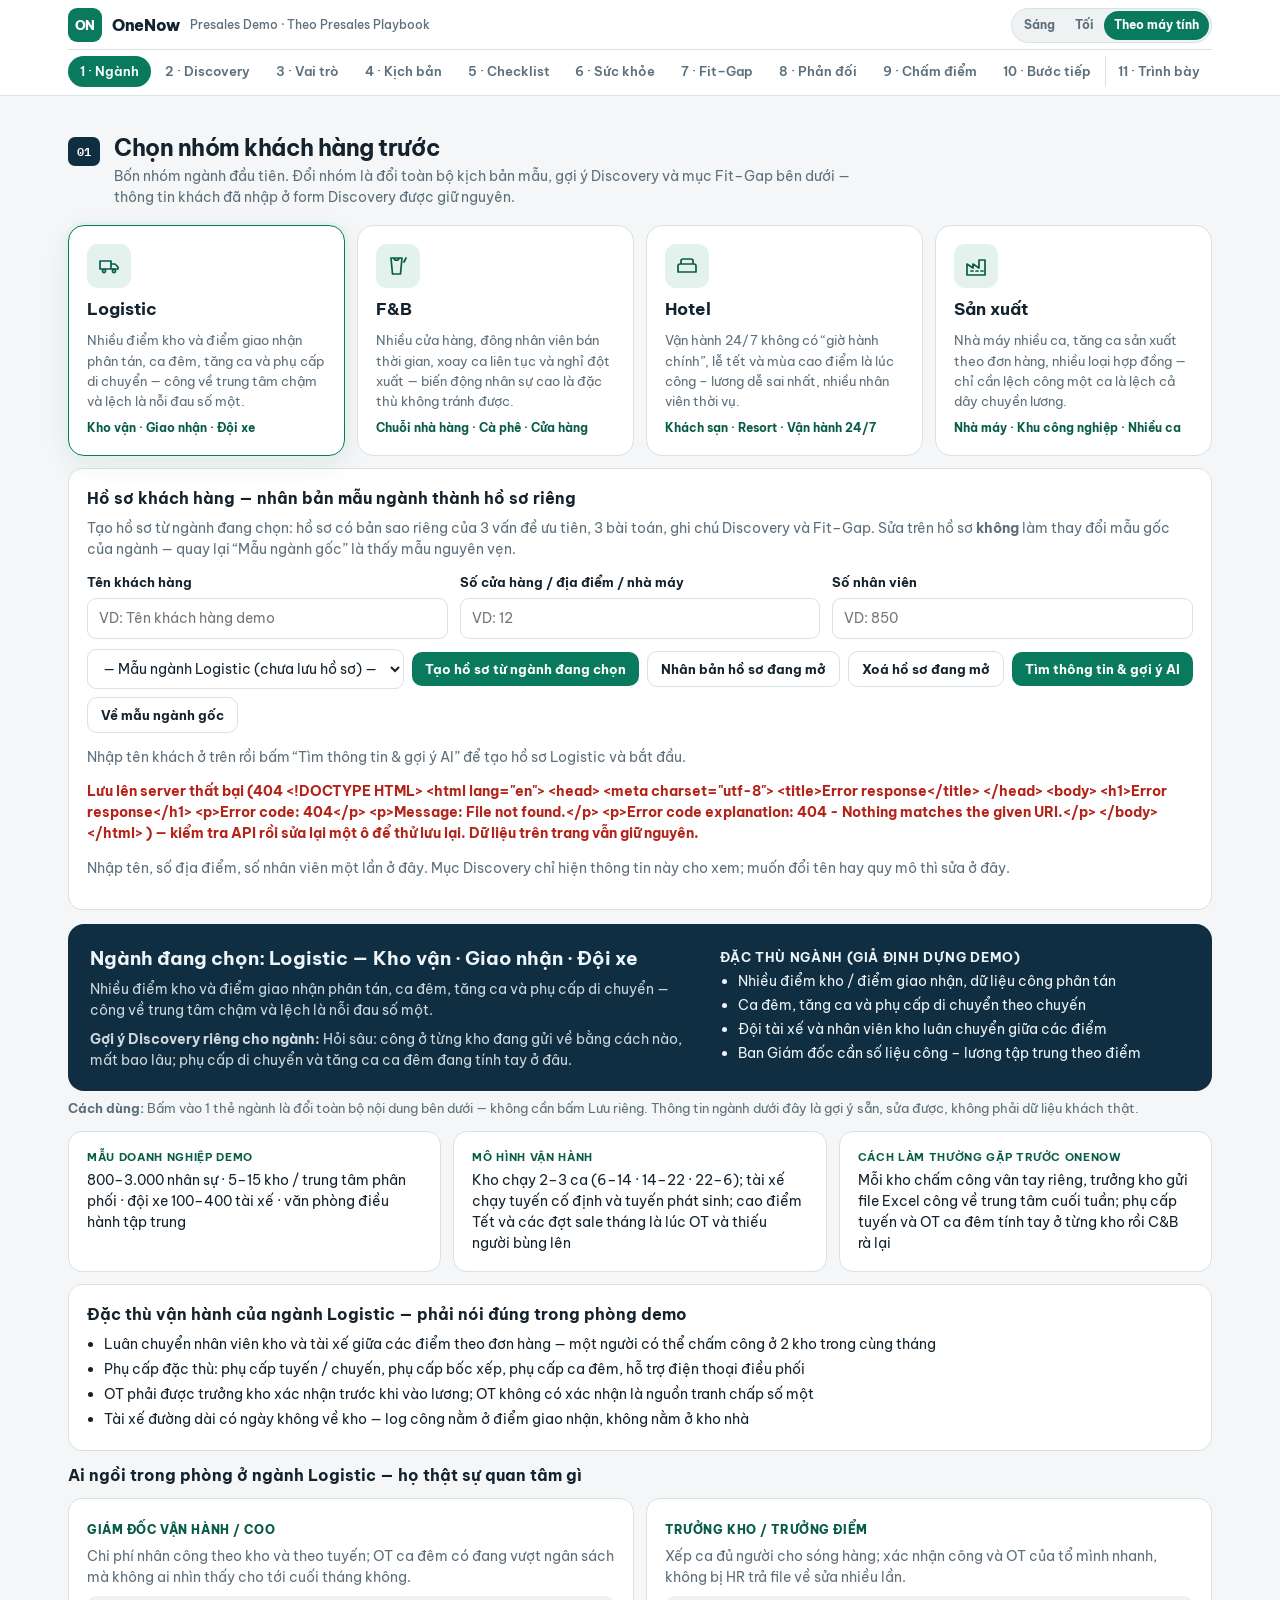
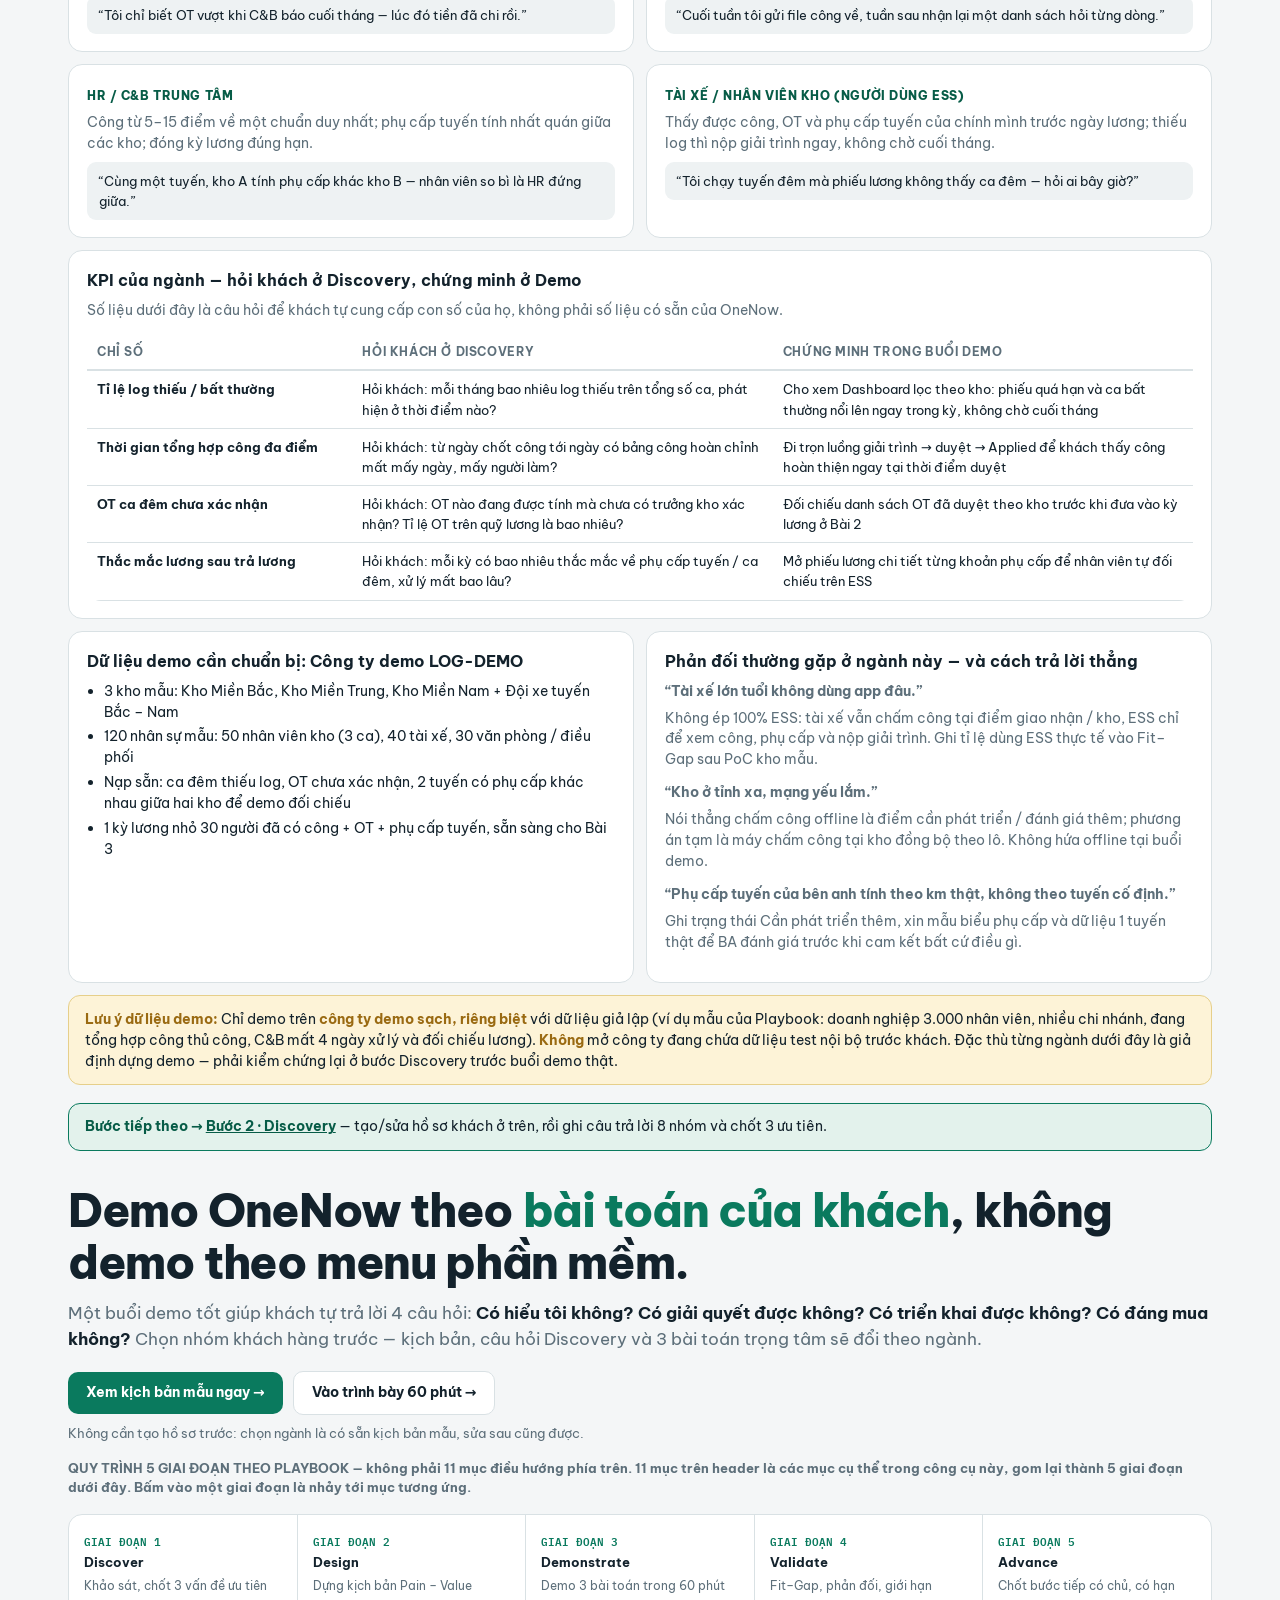
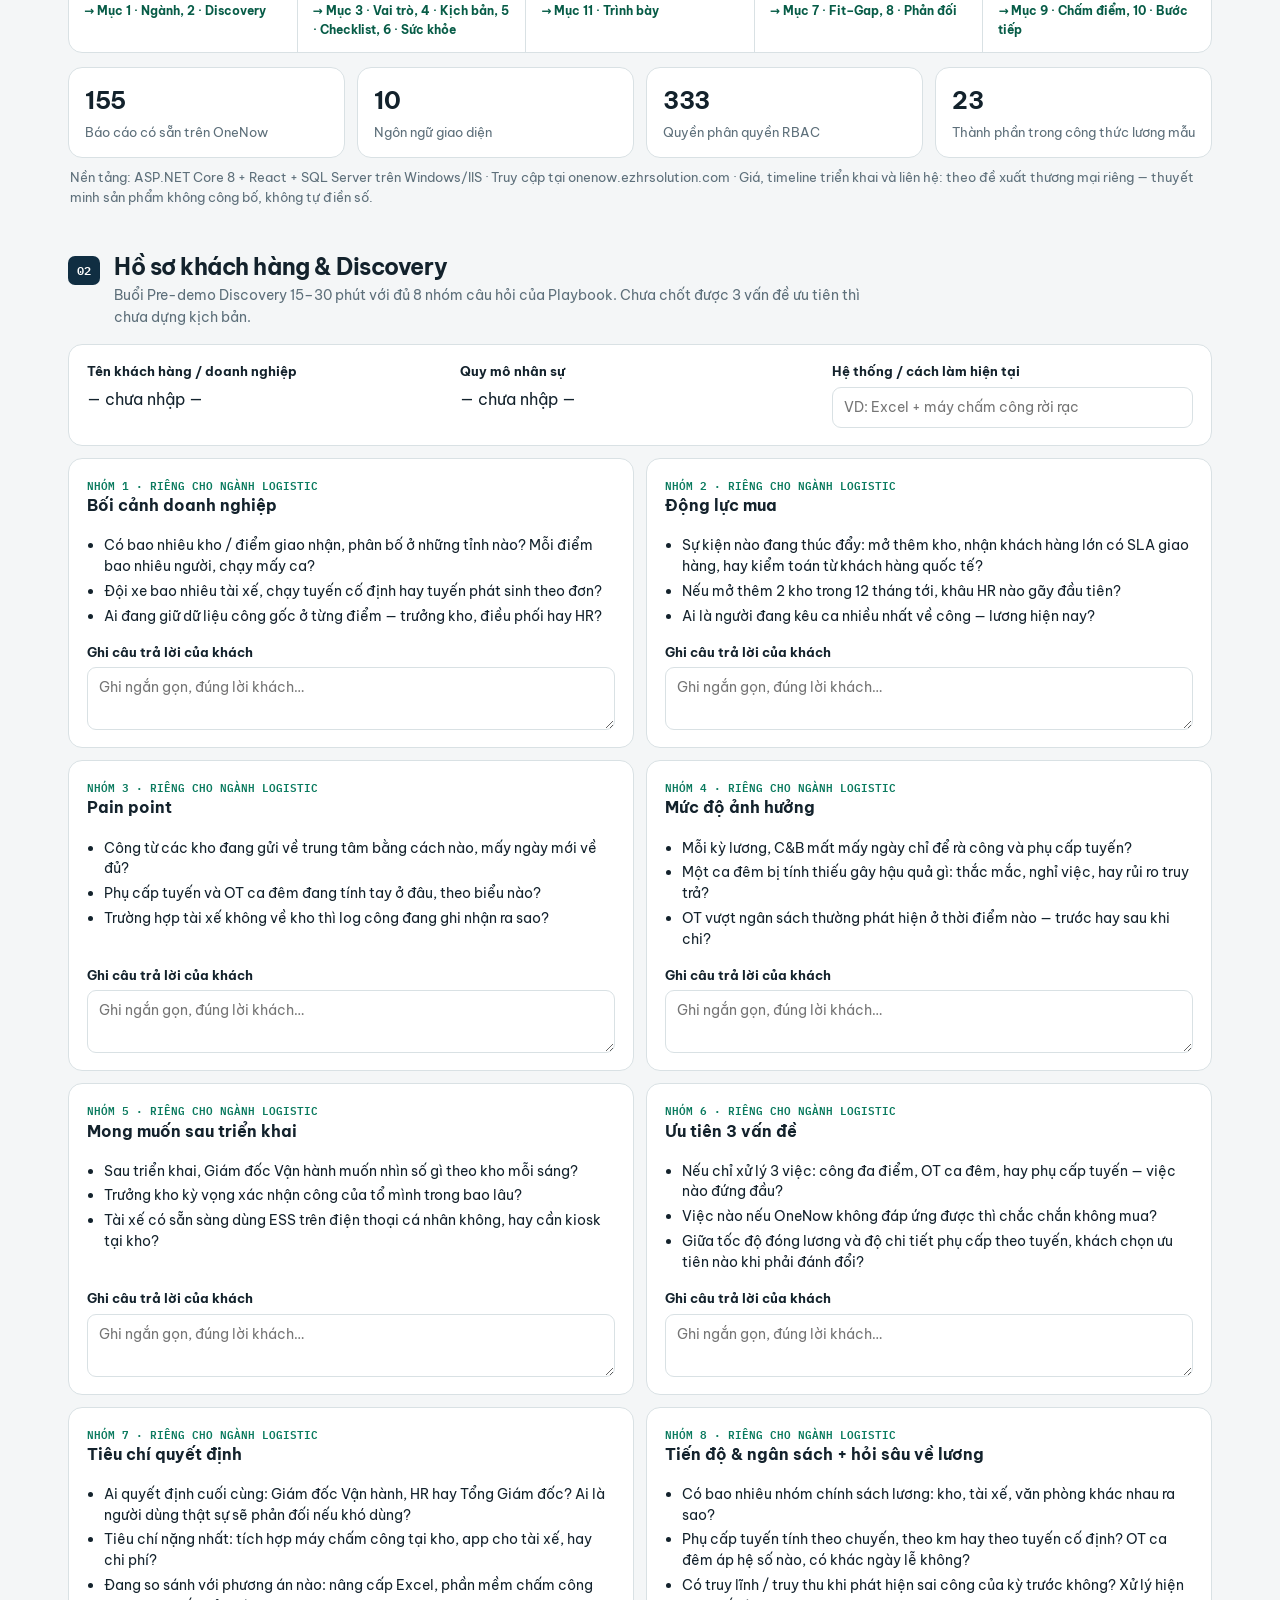
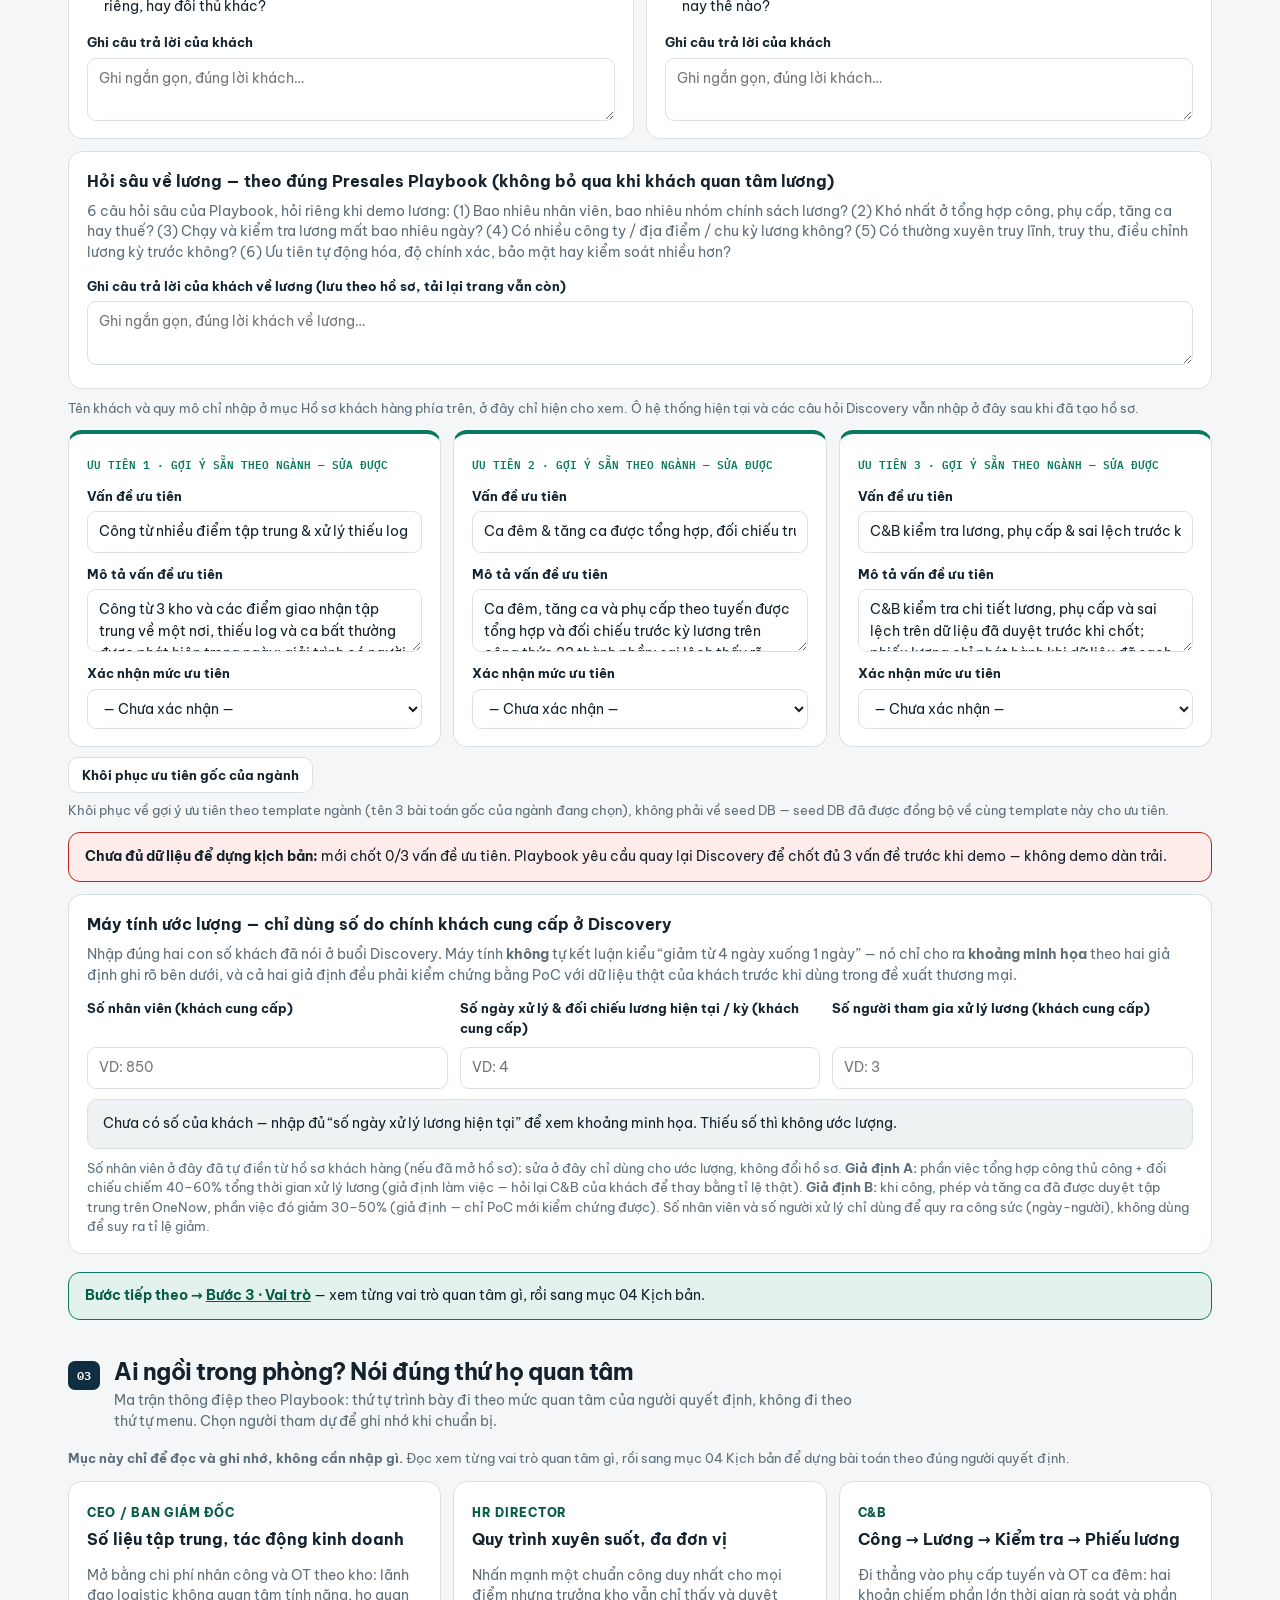
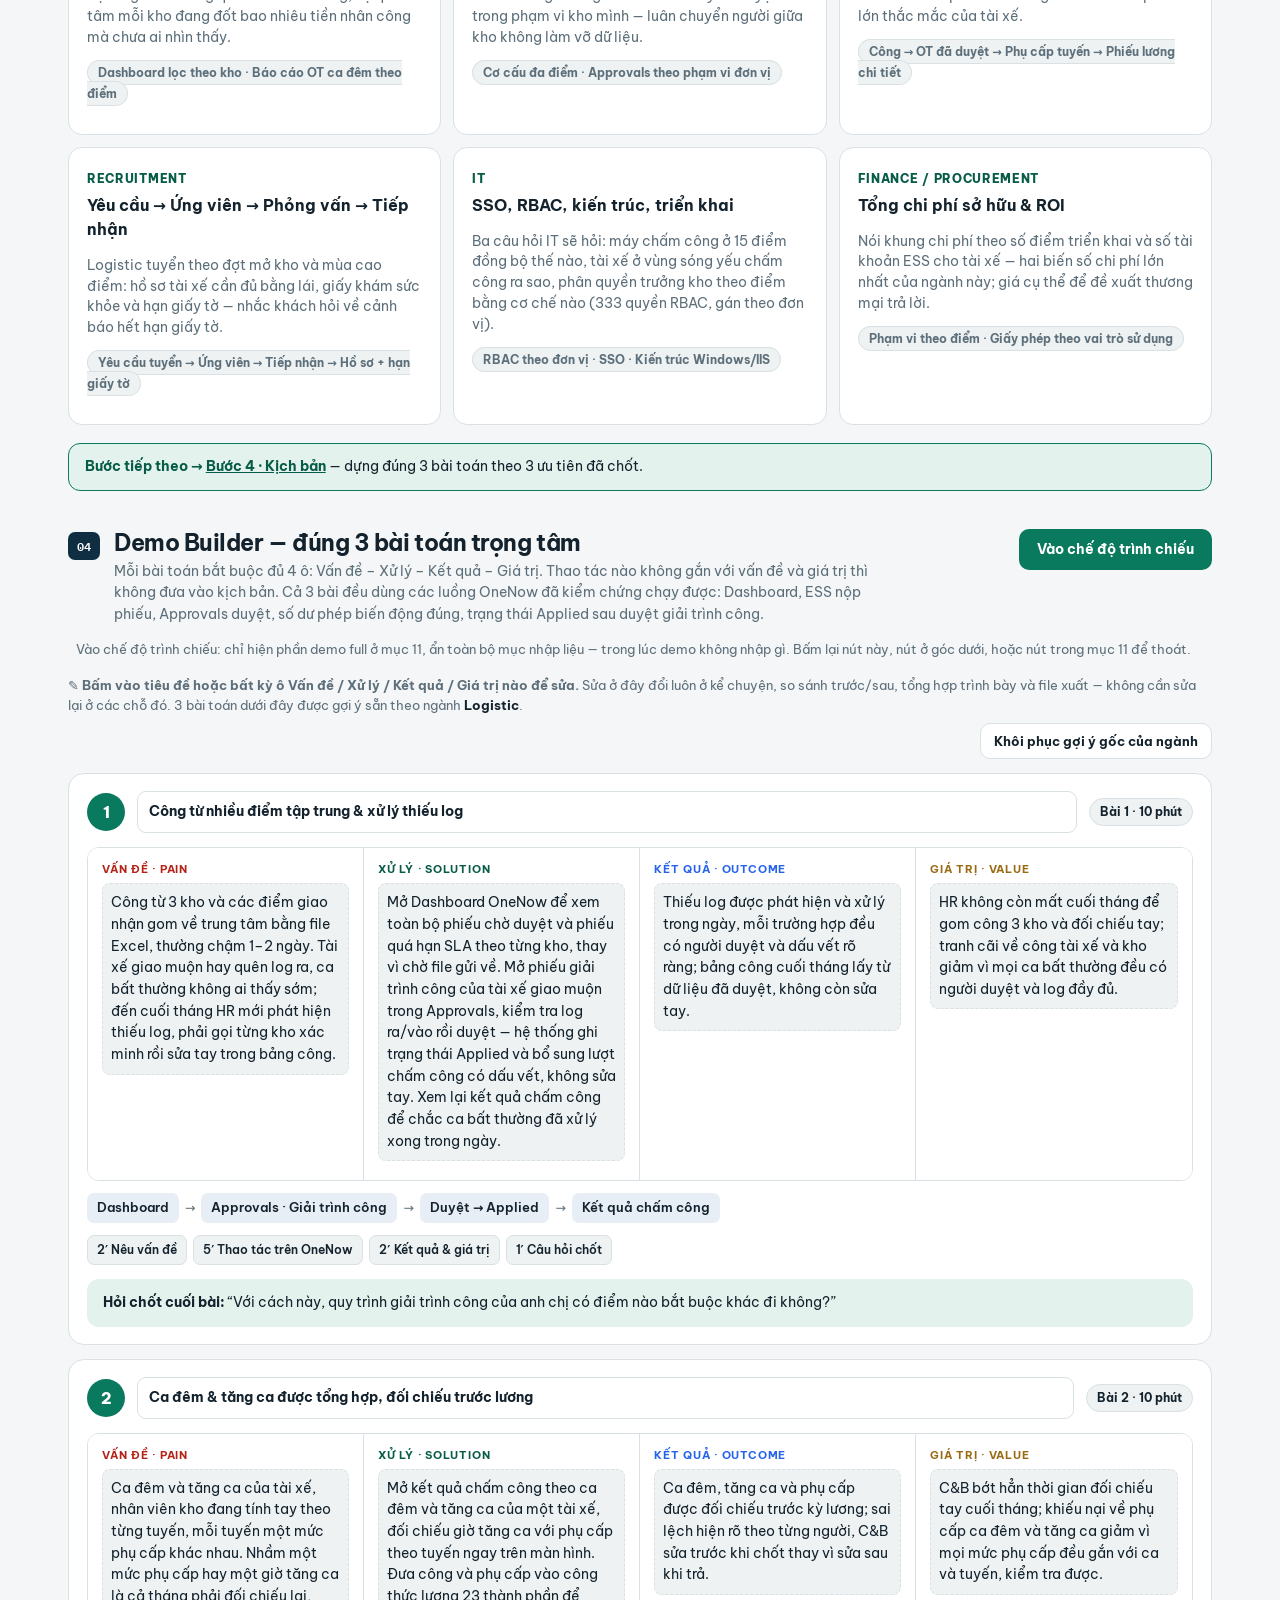
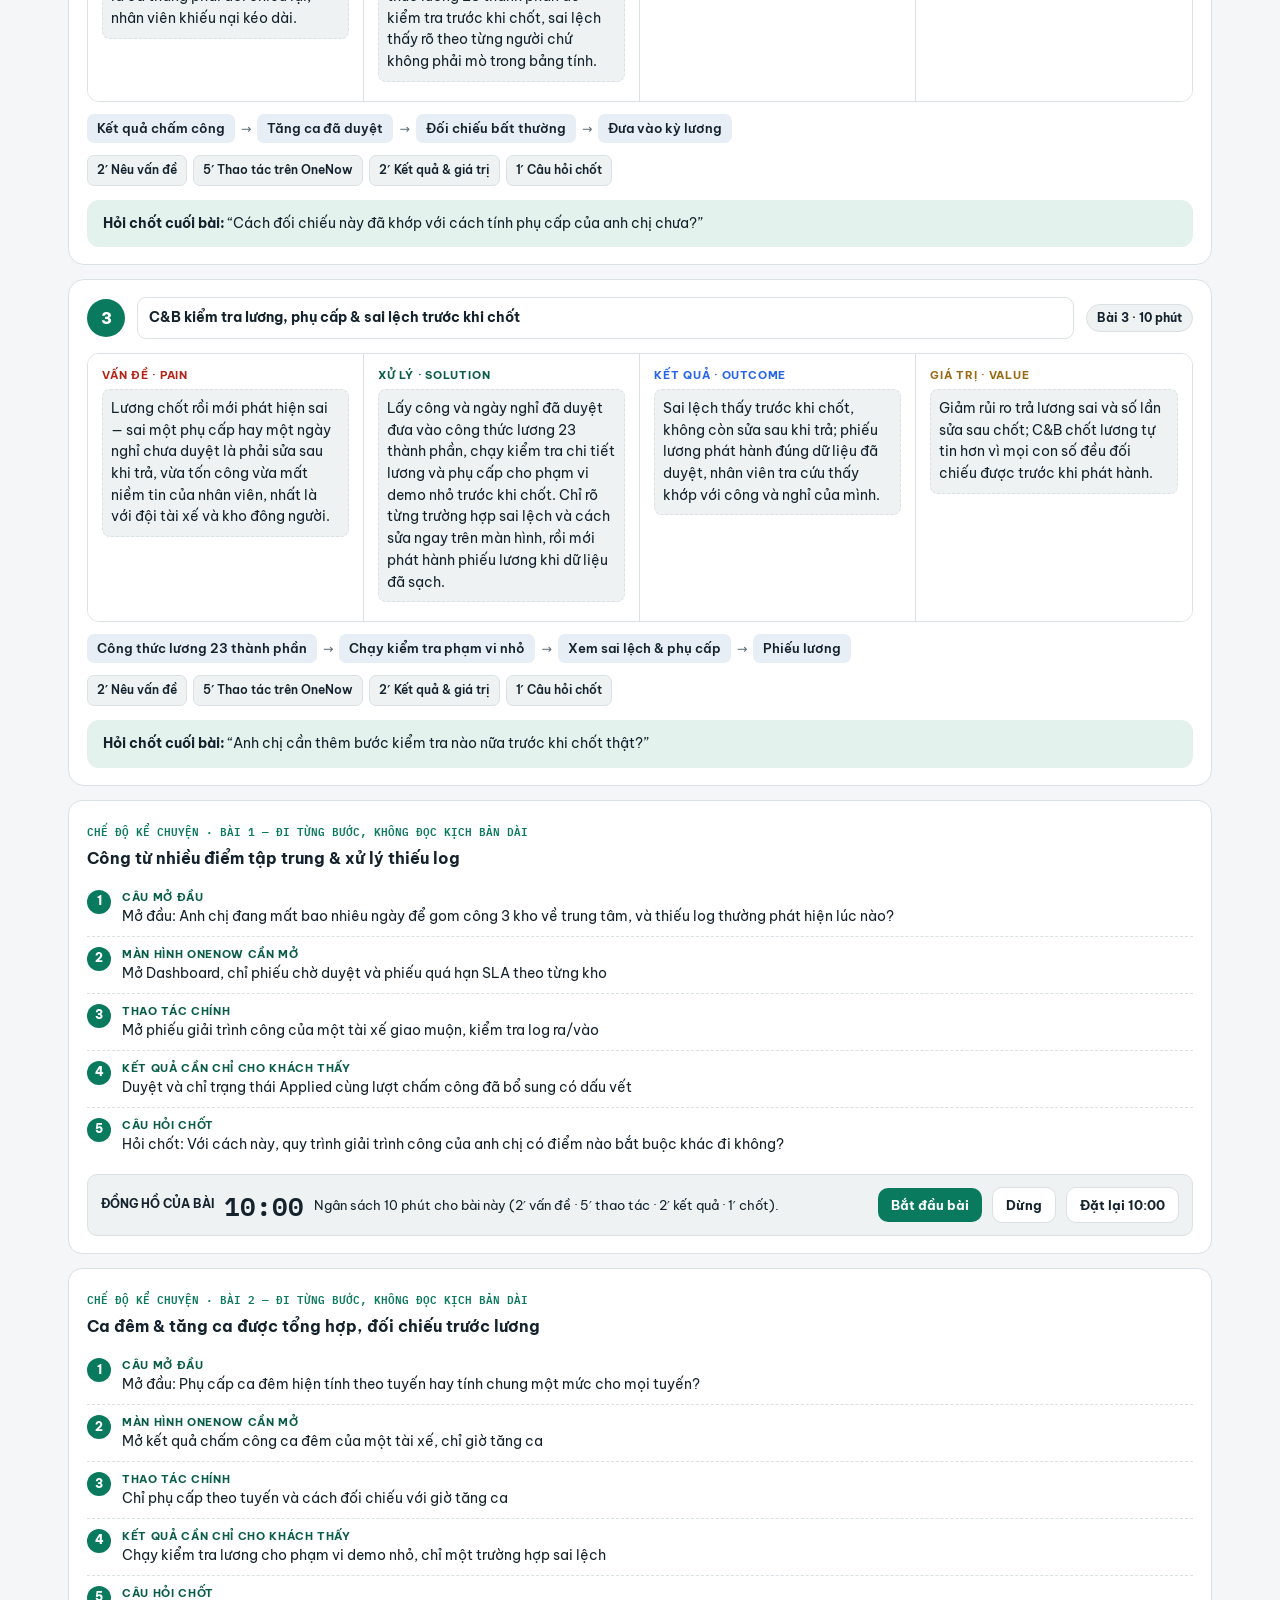
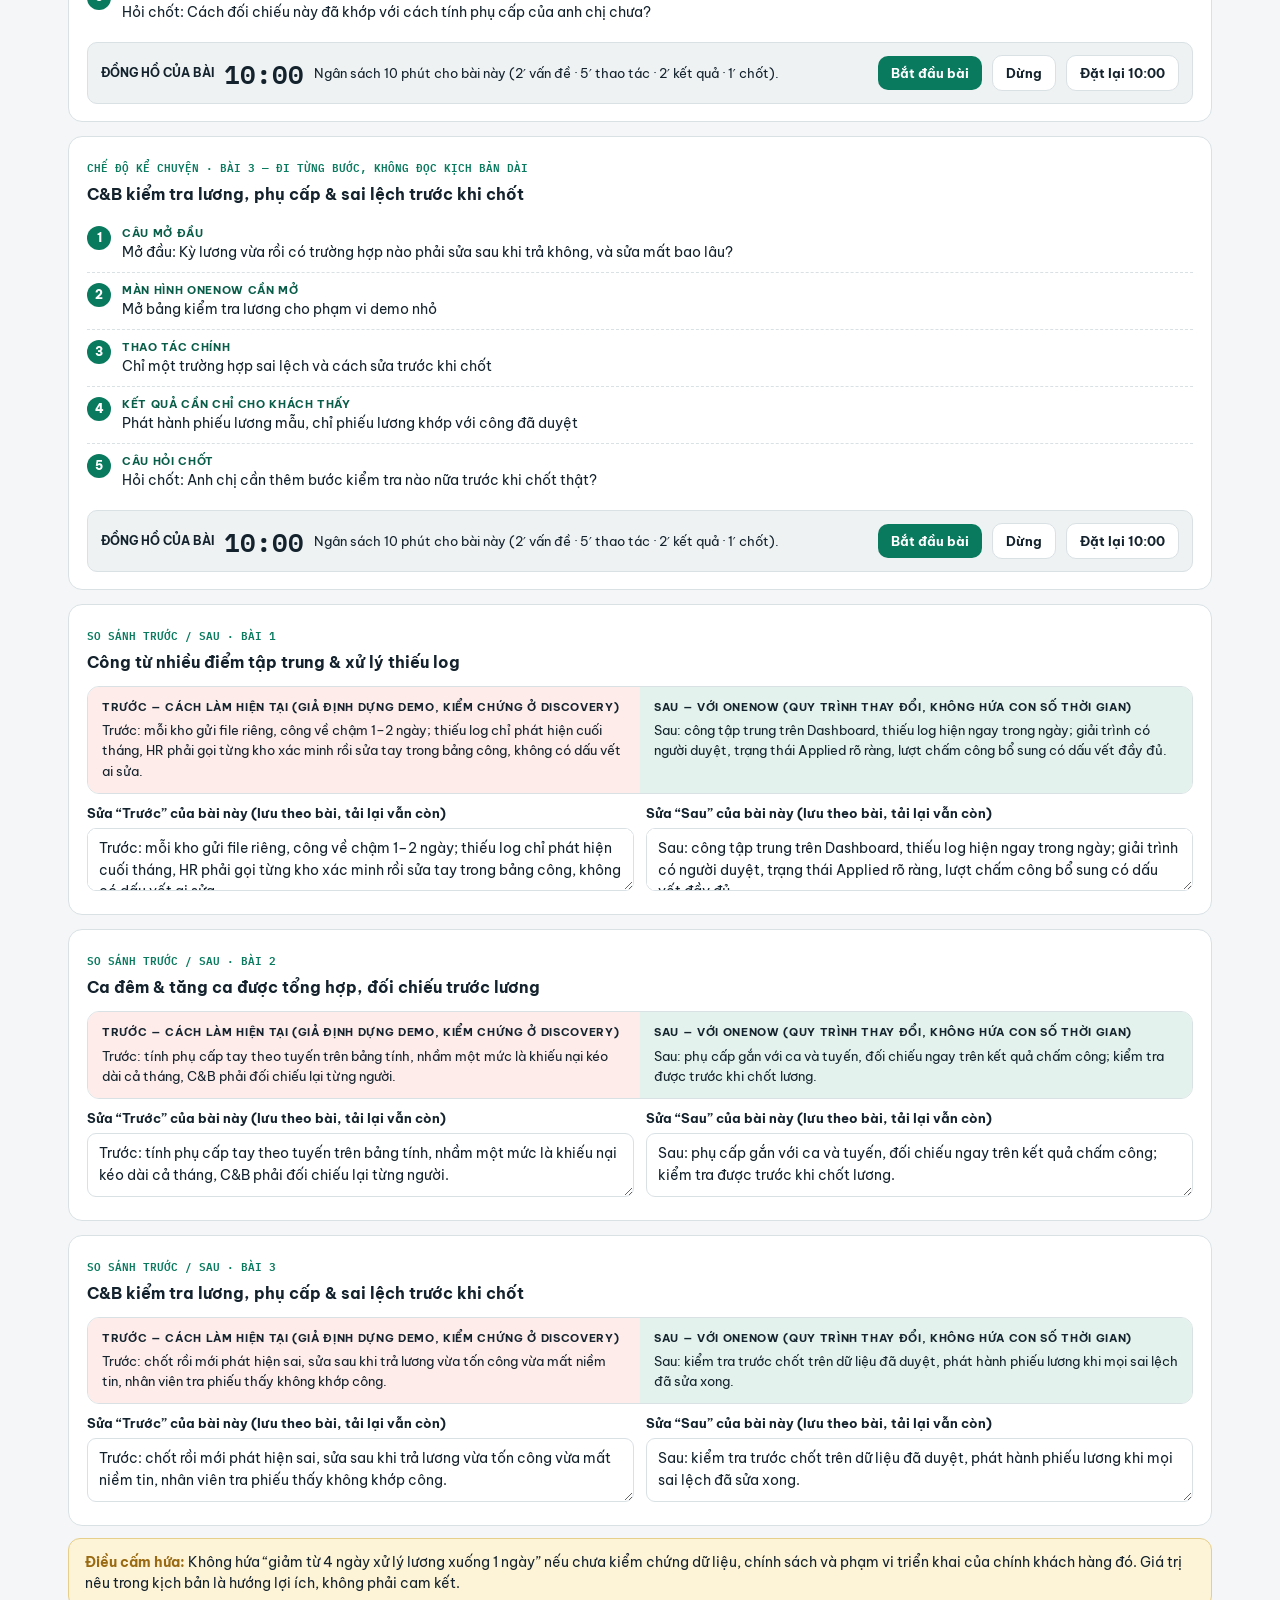
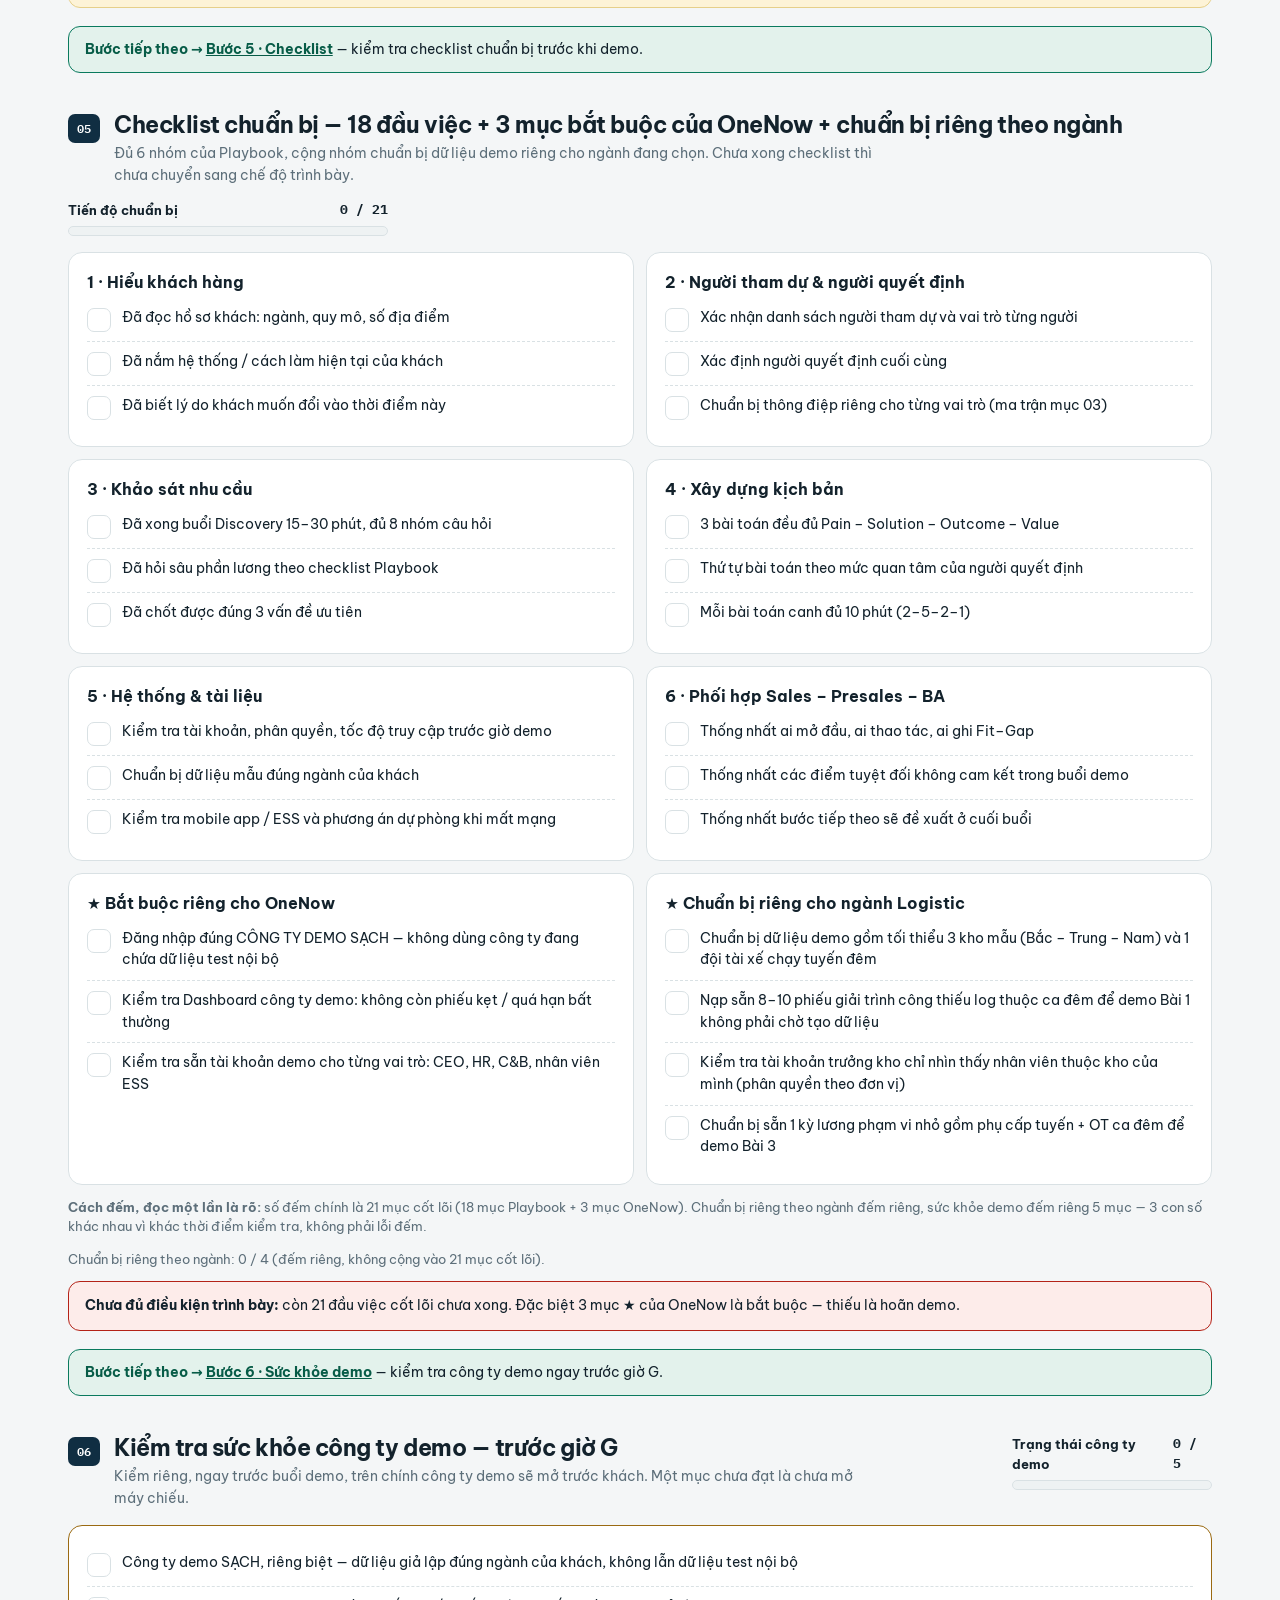
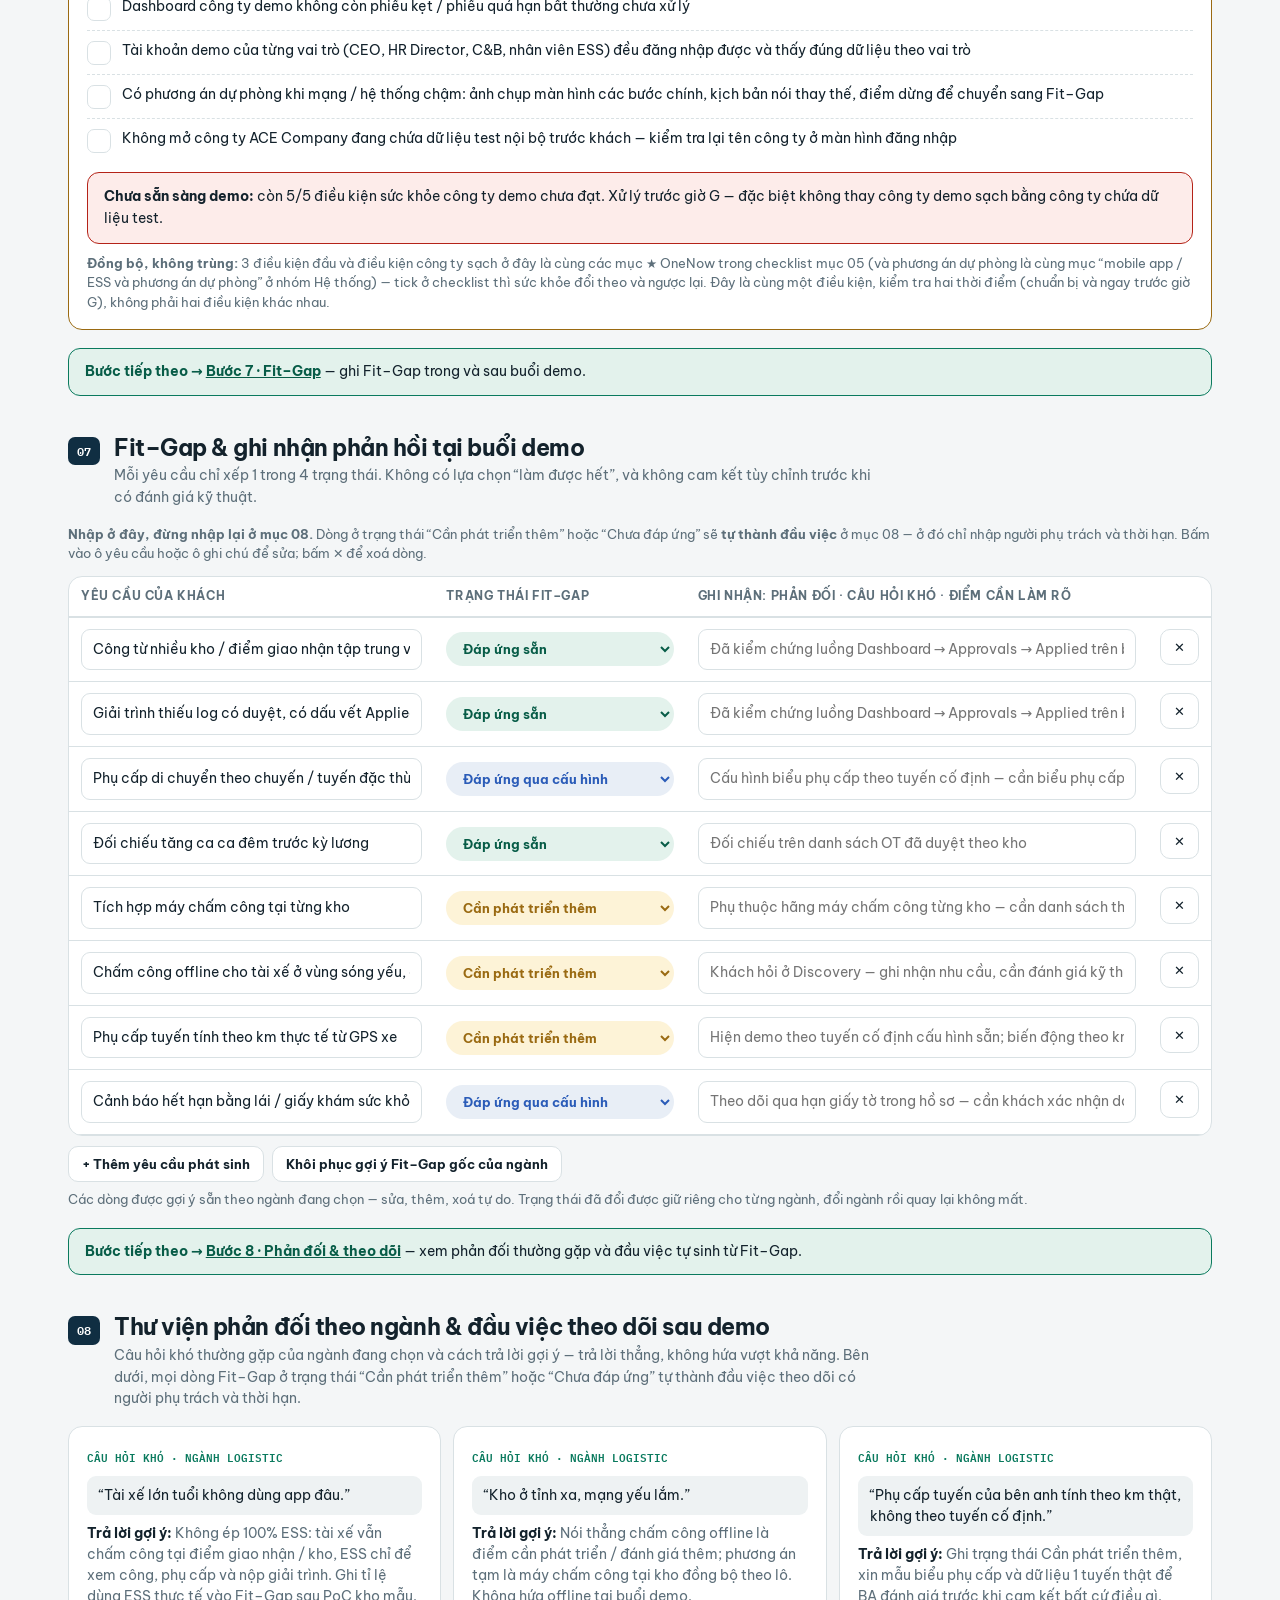
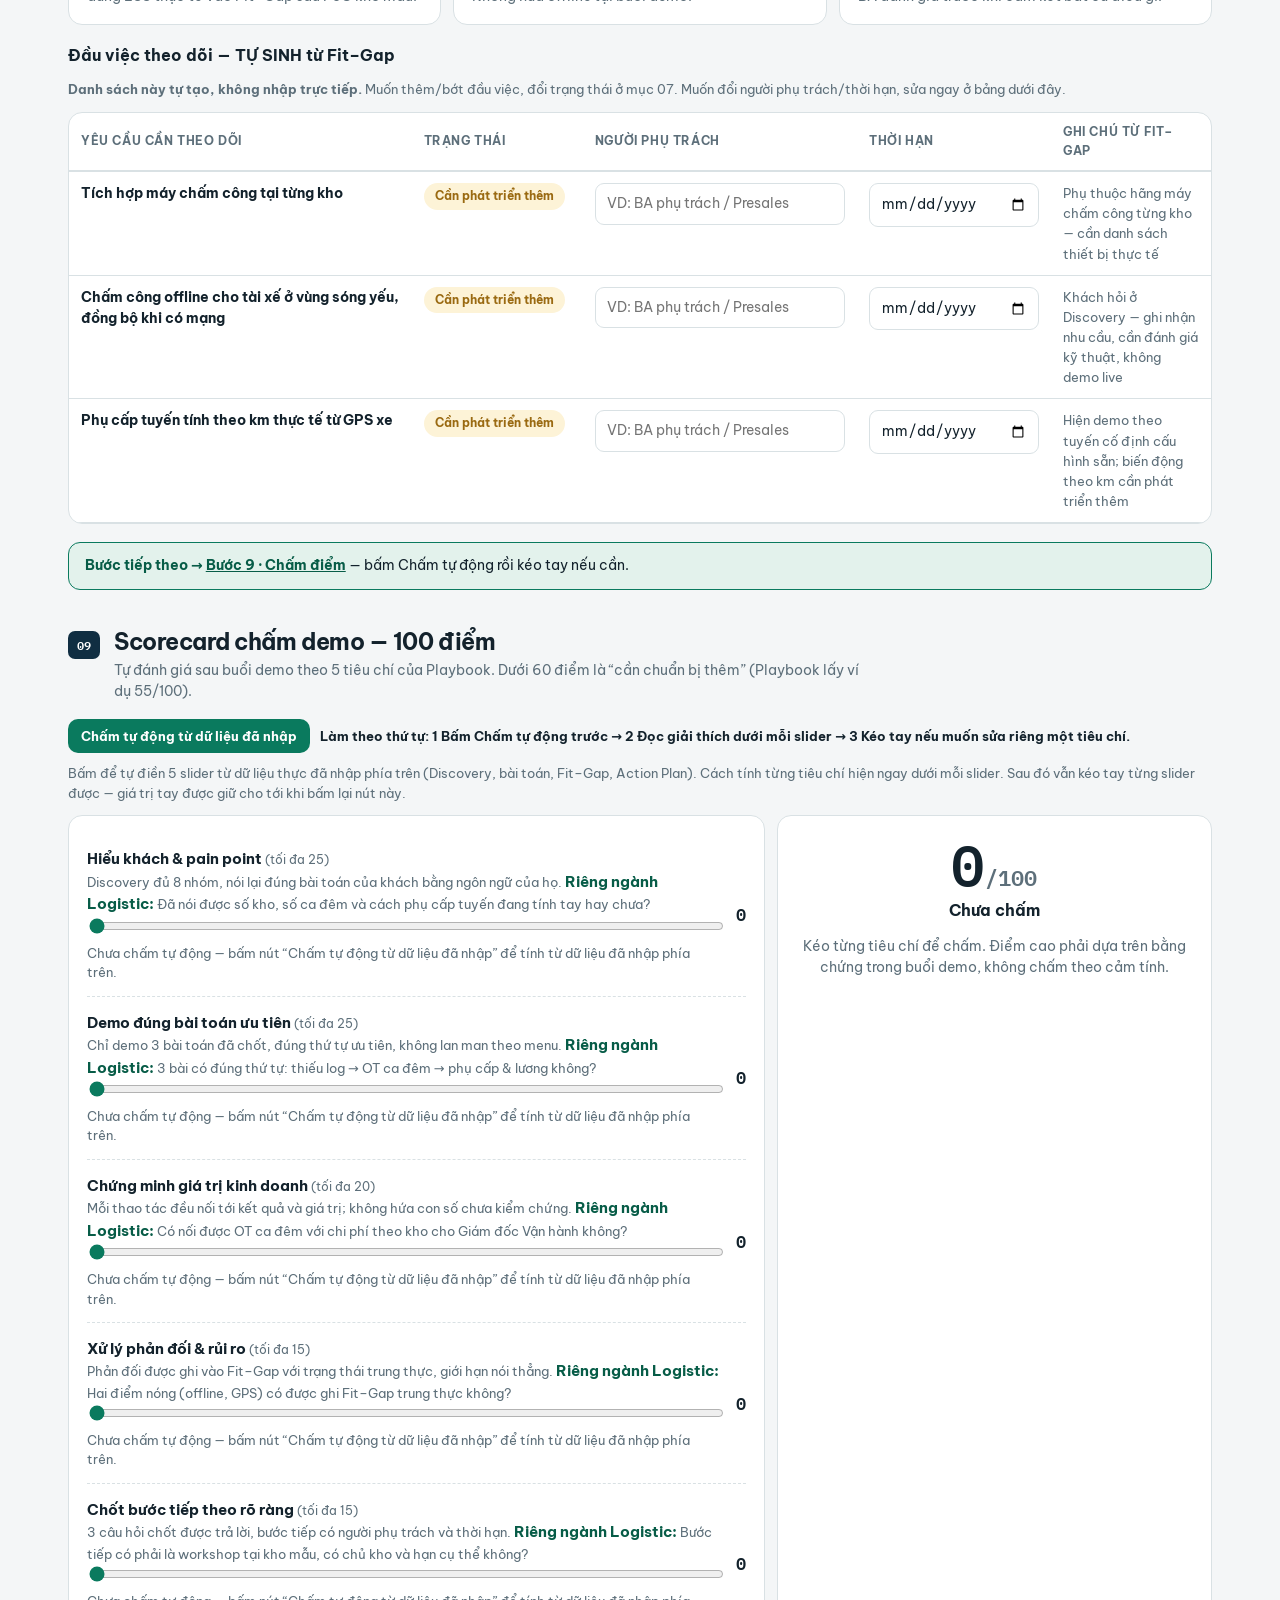
==== commit c0513f4f: "AI suggestion + research + slides + OneNow blue tone (05-06/11)" ====
--- a/wwwroot/index.html
+++ b/wwwroot/index.html
@@ -51,7 +51,7 @@
 .stat{background:var(--surface);border:1px solid var(--line);border-radius:var(--radius);padding:14px 16px}
 .stat b{font-size:24px;letter-spacing:-.02em;display:block}
 .stat span{font-size:12.5px;color:var(--muted)}
-section.block{margin-top:38px;scroll-margin-top:168px}
+section.block{margin-top:38px;scroll-margin-top:132px}
 .sec-head{display:flex;gap:14px;align-items:flex-start;margin-bottom:16px;flex-wrap:wrap}
 .sec-num{font-family:"IBM Plex Mono",monospace;background:var(--navy-bg);color:#fff;font-size:12px;font-weight:600;padding:5px 9px;border-radius:7px;margin-top:3px}
 html[data-theme="dark"] .sec-num{background:var(--teal);color:#06231b} @media (prefers-color-scheme: dark){html[data-theme="system"] .sec-num{background:var(--teal);color:#06231b}}
@@ -82,6 +82,14 @@
 .card ul{margin:6px 0 0;padding-left:17px}
 .card li{margin:4px 0;color:var(--ink)}
 .card li span{color:var(--muted)}
+#discGrid{align-items:stretch}
+#discGrid > .card{display:flex;flex-direction:column}
+#discGrid .disc-answer{margin-top:auto;padding-top:12px}
+#discGrid .disc-answer label.f{margin-top:0}
+#discGrid .disc-note{display:block;height:63px}
+#prio .prio-desc{display:block;height:63px}
+#estimator .grid3 > div{display:grid;grid-template-rows:minmax(3.1em,auto) auto;align-content:start}
+#estimator .grid3 label.f{margin-top:0}
 .disc-num{font-family:"IBM Plex Mono",monospace;font-size:11px;color:var(--teal);font-weight:600}
 textarea,input[type=text],input[type=date],select{width:100%;font:inherit;font-size:14px;background:var(--surface);color:var(--ink);border:1px solid var(--line);border-radius:9px;padding:9px 11px}
 textarea{resize:vertical;min-height:56px}
@@ -126,6 +134,10 @@
 .timerbox .cur p{margin:3px 0 0;font-size:13px;opacity:.85}
 .btn{border:0;border-radius:10px;padding:11px 18px;font-weight:700;font-size:14px;background:var(--teal);color:#fff;text-decoration:none;display:inline-block;line-height:1.4}
 .btn:hover{background:var(--teal-dark)}
+.btn:disabled{opacity:.45;cursor:not-allowed}
+.btn.processing{opacity:.85;cursor:wait}
+.btn.processing::before{content:"";display:inline-block;width:12px;height:12px;box-sizing:border-box;border:2px solid currentColor;border-color:transparent;border-top-color:currentColor;border-radius:50%;margin-right:6px;vertical-align:middle;animation:spin .8s linear infinite}
+@keyframes spin{to{transform:rotate(360deg)}}
 .btn.ghost{background:var(--surface);color:var(--ink);border:1px solid var(--line)}
 .btn.ghost:hover{background:var(--surface2);color:var(--ink)}
 .btn.small{padding:8px 13px;font-size:13px}
@@ -173,6 +185,16 @@
 .internal{border:1.5px dashed var(--red);border-radius:var(--radius);padding:18px;background:var(--surface)}
 .internal h3{color:var(--red);margin-top:0}
 body.presenting .internal, body.presenting .nopresent{display:none !important}
+body.presenting .nav, body.presenting .hero, body.presenting .foot{display:none !important}
+body.presenting section.block:not(#trinhbay){display:none !important}
+body.presenting #trinhbay .nextstep{display:none !important}
+#presentExit{display:none}
+body.presenting #presentExit{display:inline-block}
+.nav a[href="#trinhbay"]{border-left:1.5px solid var(--line);border-radius:0}
+body.presenting .nav a[href="#checklist"], body.presenting .nav a[href="#health"]{opacity:.45}
+#presentBanner{display:none;position:fixed;right:16px;bottom:16px;z-index:60;background:var(--navy-bg);color:#eef5f8;border:1px solid var(--teal);border-radius:12px;padding:10px 14px;font-size:13px;box-shadow:var(--shadow)}
+body.presenting #presentBanner{display:block}
+#presentBanner button{margin-left:10px}
 .foot{margin-top:44px;border-top:1px solid var(--line);padding-top:18px;font-size:13px;color:var(--muted);display:grid;grid-template-columns:1fr 1fr;gap:16px}
 @media(max-width:960px){
   .industries{grid-template-columns:1fr 1fr}
@@ -258,10 +280,27 @@
 .nextstep a{font-weight:700}
 .hint{font-size:12.5px;color:var(--muted)}
 .psov textarea{border:1px dashed var(--line)!important;border-radius:8px!important;padding:8px!important;background:var(--surface2)!important}
+.psov textarea.scen-f{overflow-y:hidden;resize:none}
+#presenterSummary .presenter-scenario{font-size:16px;line-height:1.6;margin:12px 0 24px}
+#presenterSummary .story-step{font-size:16px}
+#presenterSummary .story-step b{font-size:13px}
 .psov textarea:focus{border-style:solid!important;border-color:var(--teal)!important;outline:none}
 .scen-title{cursor:text}
 .dl-item{flex:1 1 300px}
 .dl-item .hint{display:block;margin-top:4px}
+/* OneNow demo slides */
+.demo-slides{margin-top:14px}
+.demo-slides-list{display:flex;gap:12px;overflow-x:auto;padding:8px 0}
+.demo-slide{flex:0 0 200px;max-width:70vw;margin:0}
+.demo-slide button{display:block;width:100%;padding:0;border:1px solid var(--line);border-radius:6px;background:var(--surface);cursor:zoom-in;overflow:hidden}
+.demo-slide img{display:block;width:100%;height:112px;object-fit:contain}
+.demo-slide figcaption{font-size:12px;line-height:1.4;color:var(--muted);margin-top:5px}
+.demo-slide-modal{position:fixed;inset:0;z-index:1000;background:rgba(0,0,0,.88);padding:48px 20px 20px;display:flex;align-items:center;justify-content:center}
+.demo-slide-modal[hidden]{display:none}
+.demo-slide-modal figure{margin:0;max-width:100%;text-align:center;color:#fff}
+.demo-slide-modal img{display:block;max-width:100%;max-height:calc(100vh - 150px);object-fit:contain;margin:auto}
+.demo-slide-modal figcaption{font-size:14px;margin-top:12px;max-height:60px;overflow:auto}
+.demo-slide-close{position:absolute;top:10px;right:18px;border:0;background:transparent;color:#fff;font-size:36px;cursor:pointer}
 </style>
 <script>try{var _t=localStorage.getItem("onenowPresalesTheme")||"system";if(["light","dark","system"].indexOf(_t)<0)_t="system";document.documentElement.setAttribute("data-theme",_t);}catch(e){}</script>
 </head>
@@ -281,7 +320,42 @@
 </div></header>
 
 
-<div class="wrap">  <div class="hero">
+<div id="presentBanner">Đang ở chế độ trình chiếu — chỉ hiện phần demo full, toàn bộ mục nhập liệu đã ẩn, không nhập gì trong lúc demo. <button class="btn small" type="button" onclick="document.body.classList.remove('presenting');var pt=document.getElementById('presentToggle');if(pt)pt.textContent='Vào chế độ trình chiếu';">Thoát trình chiếu</button></div>
+<div class="wrap">
+  <!-- 1. INDUSTRY -->
+  <section class="block" id="nganh">
+    <div class="sec-head"><span class="sec-num">01</span><div><h2>Chọn nhóm khách hàng trước</h2><p>Bốn nhóm ngành đầu tiên. Đổi nhóm là đổi toàn bộ kịch bản mẫu, gợi ý Discovery và mục Fit–Gap bên dưới — thông tin khách đã nhập ở form Discovery được giữ nguyên.</p></div></div>
+    <div class="industries" id="industries"></div>
+    <div class="card nopresent" style="margin-top:12px" id="profileCard">
+      <h3>Hồ sơ khách hàng — nhân bản mẫu ngành thành hồ sơ riêng</h3>
+      <p style="margin-top:0">Tạo hồ sơ từ ngành đang chọn: hồ sơ có bản sao riêng của 3 vấn đề ưu tiên, 3 bài toán, ghi chú Discovery và Fit–Gap. Sửa trên hồ sơ <b>không</b> làm thay đổi mẫu gốc của ngành — quay lại “Mẫu ngành gốc” là thấy mẫu nguyên vẹn.</p>
+      <div class="grid3">
+        <div><label class="f" for="profName">Tên khách hàng</label><input type="text" id="profName" placeholder="VD: Tên khách hàng demo"></div>
+        <div><label class="f" for="profLoc">Số cửa hàng / địa điểm / nhà máy</label><input type="text" id="profLoc" inputmode="numeric" placeholder="VD: 12"></div>
+        <div><label class="f" for="profHead">Số nhân viên</label><input type="text" id="profHead" inputmode="numeric" placeholder="VD: 850"></div>
+      </div>
+      <div class="profilebar">
+        <select id="profSelect" aria-label="Chọn hồ sơ khách hàng"></select>
+        <button class="btn small" id="profCreate">Tạo hồ sơ từ ngành đang chọn</button>
+        <button class="btn ghost small" id="profClone">Nhân bản hồ sơ đang mở</button>
+        <button class="btn ghost small" id="profDelete">Xoá hồ sơ đang mở</button>
+        <button class="btn small" id="profRequestAi">Tìm thông tin &amp; gợi ý AI</button>
+        <button class="btn ghost small" id="profMaster">Về mẫu ngành gốc</button>
+      </div>
+      <p class="hint" id="flowStatus" aria-live="polite"></p>
+      <p class="hint" id="researchNote" style="display:none"></p>
+      <p class="sess-note" id="profStatus">Đang xem: <b>Mẫu ngành gốc</b>.</p>
+      <p class="hint">Nhập tên, số địa điểm, số nhân viên một lần ở đây. Mục Discovery chỉ hiện thông tin này cho xem; muốn đổi tên hay quy mô thì sửa ở đây.</p>
+      
+    </div>
+    <div class="ind-banner" id="indBanner"></div>
+    <p class="hint" style="margin-top:8px"><b>Cách dùng:</b> Bấm vào 1 thẻ ngành là đổi toàn bộ nội dung bên dưới — không cần bấm Lưu riêng. Thông tin ngành dưới đây là gợi ý sẵn, sửa được, không phải dữ liệu khách thật.</p>
+    <div id="indDetail"></div>
+    <div class="warn"><b>Lưu ý dữ liệu demo:</b> Chỉ demo trên <b>công ty demo sạch, riêng biệt</b> với dữ liệu giả lập (ví dụ mẫu của Playbook: doanh nghiệp 3.000 nhân viên, nhiều chi nhánh, đang tổng hợp công thủ công, C&amp;B mất 4 ngày xử lý và đối chiếu lương). <b>Không</b> mở công ty đang chứa dữ liệu test nội bộ trước khách. Đặc thù từng ngành dưới đây là giả định dựng demo — phải kiểm chứng lại ở bước Discovery trước buổi demo thật.</div>
+    <div class="nextstep"><b>Bước tiếp theo →</b> <a href="#discovery">Bước 2 · Discovery</a> — tạo/sửa hồ sơ khách ở trên, rồi ghi câu trả lời 8 nhóm và chốt 3 ưu tiên.</div>
+  </section>
+
+  <div class="hero">
     <h1>Demo OneNow theo <em>bài toán của khách</em>, không demo theo menu phần mềm.</h1>
     <p class="lead">Một buổi demo tốt giúp khách tự trả lời 4 câu hỏi: <b style="color:var(--ink)">Có hiểu tôi không? Có giải quyết được không? Có triển khai được không? Có đáng mua không?</b> Chọn nhóm khách hàng trước — kịch bản, câu hỏi Discovery và 3 bài toán trọng tâm sẽ đổi theo ngành.</p>
     <div style="display:flex;gap:10px;flex-wrap:wrap;align-items:center;margin-top:12px"><a class="btn" href="#kichban">Xem kịch bản mẫu ngay →</a><a class="btn ghost" href="#trinhbay">Vào trình bày 60 phút →</a></div><div style="font-size:13px;color:var(--muted);margin-top:8px">Không cần tạo hồ sơ trước: chọn ngành là có sẵn kịch bản mẫu, sửa sau cũng được.</div>
@@ -302,43 +376,13 @@
     <p style="font-size:12.5px;color:var(--muted);margin:10px 2px 0">Nền tảng: ASP.NET Core 8 + React + SQL Server trên Windows/IIS · Truy cập tại onenow.ezhrsolution.com · Giá, timeline triển khai và liên hệ: theo đề xuất thương mại riêng — thuyết minh sản phẩm không công bố, không tự điền số.</p>
   </div>
 
-  <!-- 1. INDUSTRY -->
-  <section class="block" id="nganh">
-    <div class="sec-head"><span class="sec-num">01</span><div><h2>Chọn nhóm khách hàng trước</h2><p>Bốn nhóm ngành đầu tiên. Đổi nhóm là đổi toàn bộ kịch bản mẫu, gợi ý Discovery và mục Fit–Gap bên dưới — thông tin khách đã nhập ở form Discovery được giữ nguyên.</p></div></div>
-    <div class="industries" id="industries"></div>
-    <div class="ind-banner" id="indBanner"></div>
-    <p class="hint" style="margin-top:8px"><b>Cách dùng:</b> Bấm vào 1 thẻ ngành là đổi toàn bộ nội dung bên dưới — không cần bấm Lưu riêng. Thông tin ngành dưới đây là gợi ý sẵn, sửa được, không phải dữ liệu khách thật.</p>
-    <div id="indDetail"></div>
-    <div class="warn"><b>Lưu ý dữ liệu demo:</b> Chỉ demo trên <b>công ty demo sạch, riêng biệt</b> với dữ liệu giả lập (ví dụ mẫu của Playbook: doanh nghiệp 3.000 nhân viên, nhiều chi nhánh, đang tổng hợp công thủ công, C&amp;B mất 4 ngày xử lý và đối chiếu lương). <b>Không</b> mở công ty đang chứa dữ liệu test nội bộ trước khách. Đặc thù từng ngành dưới đây là giả định dựng demo — phải kiểm chứng lại ở bước Discovery trước buổi demo thật.</div>
-    <div class="card nopresent" style="margin-top:12px" id="profileCard">
-      <h3>Hồ sơ khách hàng — nhân bản mẫu ngành thành hồ sơ riêng</h3>
-      <p style="margin-top:0">Tạo hồ sơ từ ngành đang chọn: hồ sơ có bản sao riêng của 3 vấn đề ưu tiên, 3 bài toán, ghi chú Discovery và Fit–Gap. Sửa trên hồ sơ <b>không</b> làm thay đổi mẫu gốc của ngành — quay lại “Mẫu ngành gốc” là thấy mẫu nguyên vẹn.</p>
-      <div class="grid3">
-        <div><label class="f" for="profName">Tên khách hàng</label><input type="text" id="profName" placeholder="VD: Tên khách hàng demo"></div>
-        <div><label class="f" for="profLoc">Số cửa hàng / địa điểm / nhà máy</label><input type="text" id="profLoc" inputmode="numeric" placeholder="VD: 12"></div>
-        <div><label class="f" for="profHead">Số nhân viên</label><input type="text" id="profHead" inputmode="numeric" placeholder="VD: 850"></div>
-      </div>
-      <div class="profilebar">
-        <select id="profSelect" aria-label="Chọn hồ sơ khách hàng"></select>
-        <button class="btn small" id="profCreate">Tạo hồ sơ từ ngành đang chọn</button>
-        <button class="btn ghost small" id="profClone">Nhân bản hồ sơ đang mở</button>
-        <button class="btn ghost small" id="profDelete">Xoá hồ sơ đang mở</button>
-        <button class="btn ghost small" id="profMaster">Về mẫu ngành gốc</button>
-      </div>
-      <p class="sess-note" id="profStatus">Đang xem: <b>Mẫu ngành gốc</b>.</p>
-      <p class="hint"><b>Nhập một lần ở đây là chính.</b> Tên ở Discovery sẽ tự đồng bộ sang hồ sơ này, không cần nhập lại 2 lần. Nếu thấy tên khác nhau, sửa ở đây (hồ sơ) là đúng.</p>
-      
-    </div>
-    <div class="nextstep"><b>Bước tiếp theo →</b> <a href="#discovery">Bước 2 · Discovery</a> — tạo/sửa hồ sơ khách ở trên, rồi ghi câu trả lời 8 nhóm và chốt 3 ưu tiên.</div>
-  </section>
-
   <!-- 2. DISCOVERY -->
   <section class="block" id="discovery">
     <div class="sec-head"><span class="sec-num">02</span><div><h2>Hồ sơ khách hàng &amp; Discovery</h2><p>Buổi Pre-demo Discovery 15–30 phút với đủ 8 nhóm câu hỏi của Playbook. Chưa chốt được 3 vấn đề ưu tiên thì chưa dựng kịch bản.</p></div></div>
     <div class="card">
       <div class="grid3">
-        <div><label class="f" for="cName">Tên khách hàng / doanh nghiệp</label><input type="text" id="cName" placeholder="VD: Tên doanh nghiệp khách hàng"></div>
-        <div><label class="f" for="cScale">Quy mô nhân sự</label><input type="text" id="cScale" placeholder="VD: 850 nhân viên, 3 địa điểm"></div>
+        <div><label class="f" for="cName">Tên khách hàng / doanh nghiệp</label><output id="cName">— chưa nhập —</output></div>
+        <div><label class="f" for="cScale">Quy mô nhân sự</label><output id="cScale">— chưa nhập —</output></div>
         <div><label class="f" for="cSys">Hệ thống / cách làm hiện tại</label><input type="text" id="cSys" placeholder="VD: Excel + máy chấm công rời rạc"></div>
       </div>
     </div>
@@ -349,7 +393,7 @@
       <label class="f" for="payrollDeepNote">Ghi câu trả lời của khách về lương (lưu theo hồ sơ, tải lại trang vẫn còn)</label>
       <textarea id="payrollDeepNote" placeholder="Ghi ngắn gọn, đúng lời khách về lương…"></textarea>
     </div>
-    <p style="font-size:12.5px;color:var(--muted);margin:10px 0 0"><b>Một chỗ nhập chính:</b> tên khách, số địa điểm, số nhân viên nhập ở mục Hồ sơ khách hàng là chính — ô tên ở đây đồng bộ hai chiều với hồ sơ, ô quy mô hiển thị từ hồ sơ và khi sửa số ở đây cũng đổi hồ sơ, ô hệ thống hiện tại lưu theo hồ sơ. Số nhân viên ở máy tính ước lượng đã tự điền từ hồ sơ; sửa ở đó chỉ dùng cho ước lượng, không đổi hồ sơ.</p>
+    <p style="font-size:12.5px;color:var(--muted);margin:10px 0 0">Tên khách và quy mô chỉ nhập ở mục Hồ sơ khách hàng phía trên, ở đây chỉ hiện cho xem. Ô hệ thống hiện tại và các câu hỏi Discovery vẫn nhập ở đây sau khi đã tạo hồ sơ.</p>
     <div class="prio" id="prio"></div>
     <div style="display:flex;gap:8px;flex-wrap:wrap;align-items:center;margin-top:10px" class="nopresent">
       <button class="btn ghost small" id="resetPrio">Khôi phục ưu tiên gốc của ngành</button>
@@ -383,7 +427,7 @@
   <section class="block" id="kichban">
     <div class="sec-head"><span class="sec-num">04</span><div><h2>Demo Builder — đúng 3 bài toán trọng tâm</h2><p>Mỗi bài toán bắt buộc đủ 4 ô: Vấn đề – Xử lý – Kết quả – Giá trị. Thao tác nào không gắn với vấn đề và giá trị thì không đưa vào kịch bản. Cả 3 bài đều dùng các luồng OneNow đã kiểm chứng chạy được: Dashboard, ESS nộp phiếu, Approvals duyệt, số dư phép biến động đúng, trạng thái Applied sau duyệt giải trình công.</p></div>
     <div class="spacer"></div>
-    <button class="btn ghost small nopresent" id="presentToggle">Vào chế độ trình chiếu</button><span class="hint" style="margin-left:8px">Vào chế độ trình chiếu: ẩn checklist, sức khỏe và nội bộ, cuộn xuống mục 11 Trình bày. Bấm lại nút này để thoát — không cần tìm nút ở mục trình bày.</span></div>
+    <button class="btn nopresent" id="presentToggle">Vào chế độ trình chiếu</button><span class="hint" style="margin-left:8px">Vào chế độ trình chiếu: chỉ hiện phần demo full ở mục 11, ẩn toàn bộ mục nhập liệu — trong lúc demo không nhập gì. Bấm lại nút này, nút ở góc dưới, hoặc nút trong mục 11 để thoát.</span></div>
     <div id="scenarios" style="display:grid;gap:14px"></div>
     <div id="storyWrap" style="display:grid;gap:14px;margin-top:14px"></div>
     <div id="compareWrap" style="display:grid;gap:14px;margin-top:14px"></div>
@@ -492,7 +536,8 @@
   <!-- 11. PRESENT -->
   <section class="block" id="trinhbay">
     <div class="sec-head"><span class="sec-num">11</span><div><h2>Chế độ trình bày — agenda 60 phút</h2><p>Đúng khung Playbook. Bấm vào từng chặng để nhảy đồng hồ tới chặng đó. Trong 30 phút demo, mỗi bài toán 10 phút: 2′ vấn đề · 5′ thao tác · 2′ kết quả &amp; giá trị · 1′ câu hỏi chốt.</p></div></div>
-        <p class="hint"><b>Đây là bản tổng hợp cuối luồng, không phải nơi nhập dữ liệu.</b> Muốn sửa, quay lên mục tương ứng (ngành, Discovery, kịch bản, Fit–Gap, chấm điểm, bước tiếp) — tổng hợp ở dưới sẽ tự cập nhật. Vào chế độ trình chiếu bằng nút ở mục 04, bấm lại nút đó để thoát.</p>
+        <p class="hint"><b>Đây là demo full, không phải nơi nhập dữ liệu — trong lúc demo không nhập gì.</b> Chỉ xem agenda, đồng hồ, lời thoại và tổng hợp. Muốn sửa, thoát trình chiếu rồi quay lên mục tương ứng (ngành, Discovery, kịch bản, Fit–Gap, chấm điểm, bước tiếp) — tổng hợp ở dưới sẽ tự cập nhật. Vào chế độ trình chiếu bằng nút ở mục 04.</p>
+        <button class="btn" id="presentExit" type="button" onclick="document.body.classList.remove('presenting');var pt=document.getElementById('presentToggle');if(pt)pt.textContent='Vào chế độ trình chiếu';window.scrollTo({top:0,behavior:'smooth'});">Thoát trình chiếu — về chuẩn bị</button>
     <div class="card" id="presenterSummary" style="margin-bottom:14px"><p style="margin:0;color:var(--muted)">Đang tổng hợp dữ liệu đã nhập phía trên…</p></div>
     <div class="agenda" id="agenda"></div>
     <div class="timerbox">
@@ -505,8 +550,8 @@
       </div>
     </div>
     <div class="talkbox" id="talkTrack"></div>
-    <div class="card" style="margin-top:12px"><h3>Câu hỏi chốt sau mỗi bài toán — bắt buộc, không bỏ qua</h3><p style="font-size:15px;color:var(--ink);margin:0">“Với cách xử lý vừa trình bày, anh/chị thấy đã phù hợp với quy trình hiện tại chưa — có điểm nào bắt buộc phải khác đi không?”</p><p>Ghi câu trả lời vào mục Fit–Gap ngay, đừng để tới cuối buổi mới nhớ lại.</p></div>
-    <div class="nextstep"><b>Bước tiếp theo →</b> <a href="#advance">Bước 10 · Bước tiếp</a> — nếu chưa tải file: quay lại mục 10 để tải 6 file. Muốn sửa dữ liệu, quay lên mục tương ứng — tổng hợp ở đây sẽ tự cập nhật.</div>
+    <div class="card" style="margin-top:12px"><h3>Câu hỏi chốt sau mỗi bài toán — bắt buộc, không bỏ qua</h3><ol id="presenterCloseQuestions" style="font-size:16px;color:var(--ink);margin:0;padding-left:24px"></ol><p>Ghi câu trả lời vào mục Fit–Gap ngay, đừng để tới cuối buổi mới nhớ lại.</p></div>
+    <div class="nextstep"><b>Sau khi demo xong →</b> Thoát trình chiếu, rồi ghi lại theo thứ tự: <a href="#fitgap">mục 7 · Fit–Gap</a> → <a href="#score">mục 9 · Chấm điểm</a> → <a href="#advance">mục 10 · Bước tiếp</a> để tải 6 file. Muốn sửa dữ liệu, quay lên mục tương ứng — tổng hợp ở đây sẽ tự cập nhật.</div>
   </section>
 
 
@@ -516,32 +561,104 @@
   </div>
 </div>
 
+<div id="demoSlideModal" class="demo-slide-modal" role="dialog" aria-modal="true" aria-label="Ảnh demo từ OneNow" aria-describedby="demoSlideCaption" hidden onclick="if(event.target===this) closeDemoSlide()">
+  <button type="button" class="demo-slide-close" aria-label="Đóng ảnh demo" onclick="closeDemoSlide()">×</button>
+  <figure><img id="demoSlideImage" alt=""><figcaption id="demoSlideCaption"></figcaption></figure>
+</div>
+
 <script>
+var demoSlidesByProfile = {};
+var demoSlidesRequests = {};
+function loadDemoSlides(profileId){
+  var request=apiFetch("/api/profiles/"+profileId+"/slides");
+  demoSlidesRequests[profileId]=request;
+  request.catch(function(){ return []; }).then(function(slides){
+    if(demoSlidesRequests[profileId]!==request) return;
+    demoSlidesByProfile[profileId]=Array.isArray(slides) ? slides : [];
+    var profile=activeProfile();
+    if(profile && profile._serverId===profileId){
+      renderCompare(true);
+      renderPresenterSummary(true);
+    }
+  });
+}
+function refreshDemoSlideSlots(box){
+  box.querySelectorAll("[data-demo-slide-index]").forEach(function(slot){
+    slot.innerHTML=renderDemoSlides(Number(slot.getAttribute("data-demo-slide-index")));
+  });
+}
+function demoSlideSlot(index){
+  return '<div data-demo-slide-index="'+index+'">'+renderDemoSlides(index)+'</div>';
+}
+
+function renderDemoSlides(scenarioIndex){
+  var profile=activeProfile();
+  var slides=profile && demoSlidesByProfile[profile._serverId];
+  slides=slides && slides[scenarioIndex];
+  if(!Array.isArray(slides) || !slides.length) return "";
+  return '<div class="demo-slides"><b>Ảnh demo từ OneNow</b><div class="demo-slides-list">'+slides.map(function(slide){
+    var src="/demo-slides/"+profile._serverId+"/"+slide.img;
+    return '<figure class="demo-slide"><button type="button" onclick="openDemoSlide(this)"><img src="'+escHtml(src)+'" alt="'+escHtml(slide.cap)+'" onerror="this.closest(\'.demo-slide\').hidden=true"></button><figcaption>'+escHtml(slide.cap)+'</figcaption></figure>';
+  }).join("")+'</div></div>';
+}
+var demoSlideTrigger=null;
+function openDemoSlide(button){
+  var thumbnail=button.querySelector("img"), modal=document.getElementById("demoSlideModal");
+  var image=document.getElementById("demoSlideImage");
+  image.src=thumbnail.getAttribute("src");
+  image.alt=thumbnail.alt;
+  document.getElementById("demoSlideCaption").textContent=thumbnail.alt;
+  demoSlideTrigger=button;
+  modal.hidden=false;
+  modal.querySelector("button").focus();
+}
+function closeDemoSlide(){
+  document.getElementById("demoSlideModal").hidden=true;
+  if(demoSlideTrigger && demoSlideTrigger.isConnected) demoSlideTrigger.focus();
+  demoSlideTrigger=null;
+}
+document.addEventListener("keydown",function(event){
+  var modal=document.getElementById("demoSlideModal");
+  if(modal.hidden) return;
+  if(event.key==="Escape") closeDemoSlide();
+  else if(event.key==="Tab"){ event.preventDefault(); modal.querySelector("button").focus(); }
+});
+
 var INDUSTRIES = {
   logistics: {
     name:"Logistic", sub:"Kho vận · Giao nhận · Đội xe",
     desc:"Nhiều điểm kho và điểm giao nhận phân tán, ca đêm, tăng ca và phụ cấp di chuyển — công về trung tâm chậm và lệch là nỗi đau số một.",
     traits:["Nhiều điểm kho / điểm giao nhận, dữ liệu công phân tán","Ca đêm, tăng ca và phụ cấp di chuyển theo chuyến","Đội tài xế và nhân viên kho luân chuyển giữa các điểm","Ban Giám đốc cần số liệu công – lương tập trung theo điểm"],
     discHint:"Hỏi sâu: công ở từng kho đang gửi về bằng cách nào, mất bao lâu; phụ cấp di chuyển và tăng ca ca đêm đang tính tay ở đâu.",
+    priorities:[{"id": 1, "title": "Công từ nhiều điểm tập trung & xử lý thiếu log", "description": "Công từ 3 kho và các điểm giao nhận tập trung về một nơi, thiếu log và ca bất thường được phát hiện trong ngày; giải trình có người duyệt và dấu vết, không sửa tay trong bảng công."}, {"id": 2, "title": "Ca đêm & tăng ca được tổng hợp, đối chiếu trước lương", "description": "Ca đêm, tăng ca và phụ cấp theo tuyến được tổng hợp và đối chiếu trước kỳ lương trên công thức 23 thành phần; sai lệch thấy rõ theo từng người trước khi chốt."}, {"id": 3, "title": "C&B kiểm tra lương, phụ cấp & sai lệch trước khi chốt", "description": "C&B kiểm tra chi tiết lương, phụ cấp và sai lệch trên dữ liệu đã duyệt trước khi chốt; phiếu lương chỉ phát hành khi dữ liệu đã sạch, không sửa sau khi trả."}],
     scenarios:[
       {t:"Công từ nhiều điểm tập trung & xử lý thiếu log", mins:"Bài 1 · 10 phút",
-       pain:"Công từ nhiều kho và điểm giao nhận tổng hợp thủ công về trung tâm: chậm, sót log, HR không kiểm soát được ca bất thường và thiếu log ra/vào.",
-       sol:"Mở Dashboard xem phiếu chờ duyệt và phiếu quá hạn SLA, mở phiếu giải trình công trong Approvals, duyệt — hệ thống ghi trạng thái Applied và bổ sung lượt chấm công có dấu vết.",
-       out:"Ca thiếu log được xử lý đúng quy trình duyệt, truy vết được ai duyệt, khi nào, thay vì sửa tay trực tiếp trong bảng công.",
-       val:"HR kiểm soát được bất thường theo từng điểm; dữ liệu công về trung tâm nhất quán để tính lương.",
-       flow:["Dashboard","Approvals · Giải trình công","Duyệt → Applied","Kết quả chấm công"]},
+       pain:"Công từ 3 kho và các điểm giao nhận gom về trung tâm bằng file Excel, thường chậm 1–2 ngày. Tài xế giao muộn hay quên log ra, ca bất thường không ai thấy sớm; đến cuối tháng HR mới phát hiện thiếu log, phải gọi từng kho xác minh rồi sửa tay trong bảng công.",
+       sol:"Mở Dashboard OneNow để xem toàn bộ phiếu chờ duyệt và phiếu quá hạn SLA theo từng kho, thay vì chờ file gửi về. Mở phiếu giải trình công của tài xế giao muộn trong Approvals, kiểm tra log ra/vào rồi duyệt — hệ thống ghi trạng thái Applied và bổ sung lượt chấm công có dấu vết, không sửa tay. Xem lại kết quả chấm công để chắc ca bất thường đã xử lý xong trong ngày.",
+       out:"Thiếu log được phát hiện và xử lý trong ngày, mỗi trường hợp đều có người duyệt và dấu vết rõ ràng; bảng công cuối tháng lấy từ dữ liệu đã duyệt, không còn sửa tay.",
+       val:"HR không còn mất cuối tháng để gom công 3 kho và đối chiếu tay; tranh cãi về công tài xế và kho giảm vì mọi ca bất thường đều có người duyệt và log đầy đủ.",
+       flow:["Dashboard","Approvals · Giải trình công","Duyệt → Applied","Kết quả chấm công"],
+       _story:"Mở đầu: Anh chị đang mất bao nhiêu ngày để gom công 3 kho về trung tâm, và thiếu log thường phát hiện lúc nào?|Mở Dashboard, chỉ phiếu chờ duyệt và phiếu quá hạn SLA theo từng kho|Mở phiếu giải trình công của một tài xế giao muộn, kiểm tra log ra/vào|Duyệt và chỉ trạng thái Applied cùng lượt chấm công đã bổ sung có dấu vết|Hỏi chốt: Với cách này, quy trình giải trình công của anh chị có điểm nào bắt buộc khác đi không?",
+       _before:"Trước: mỗi kho gửi file riêng, công về chậm 1–2 ngày; thiếu log chỉ phát hiện cuối tháng, HR phải gọi từng kho xác minh rồi sửa tay trong bảng công, không có dấu vết ai sửa.",
+       _after:"Sau: công tập trung trên Dashboard, thiếu log hiện ngay trong ngày; giải trình có người duyệt, trạng thái Applied rõ ràng, lượt chấm công bổ sung có dấu vết đầy đủ."},
       {t:"Ca đêm & tăng ca được tổng hợp, đối chiếu trước lương", mins:"Bài 2 · 10 phút",
-       pain:"Ca đêm và tăng ca ở kho tính rải rác theo từng điểm, C&B phải đối chiếu lại toàn bộ trước kỳ lương nên sai lệch dồn vào cuối kỳ.",
-       sol:"Tổng hợp kết quả chấm công và tăng ca đã duyệt theo điểm kho, đối chiếu danh sách ca đêm / tăng ca bất thường ngay trên hệ thống trước khi đưa vào lương.",
-       out:"Danh sách ca đêm và tăng ca đã được duyệt, có căn cứ chấm công rõ ràng, sẵn sàng cho kỳ lương.",
-       val:"Giảm đối chiếu thủ công cuối kỳ; tranh chấp tăng ca có dữ liệu chấm công làm bằng chứng.",
-       flow:["Kết quả chấm công","Tăng ca đã duyệt","Đối chiếu bất thường","Đưa vào kỳ lương"]},
+       pain:"Ca đêm và tăng ca của tài xế, nhân viên kho đang tính tay theo từng tuyến, mỗi tuyến một mức phụ cấp khác nhau. Nhầm một mức phụ cấp hay một giờ tăng ca là cả tháng phải đối chiếu lại, nhân viên khiếu nại kéo dài.",
+       sol:"Mở kết quả chấm công theo ca đêm và tăng ca của một tài xế, đối chiếu giờ tăng ca với phụ cấp theo tuyến ngay trên màn hình. Đưa công và phụ cấp vào công thức lương 23 thành phần để kiểm tra trước khi chốt, sai lệch thấy rõ theo từng người chứ không phải mò trong bảng tính.",
+       out:"Ca đêm, tăng ca và phụ cấp được đối chiếu trước kỳ lương; sai lệch hiện rõ theo từng người, C&B sửa trước khi chốt thay vì sửa sau khi trả.",
+       val:"C&B bớt hẳn thời gian đối chiếu tay cuối tháng; khiếu nại về phụ cấp ca đêm và tăng ca giảm vì mọi mức phụ cấp đều gắn với ca và tuyến, kiểm tra được.",
+       flow:["Kết quả chấm công","Tăng ca đã duyệt","Đối chiếu bất thường","Đưa vào kỳ lương"],
+       _story:"Mở đầu: Phụ cấp ca đêm hiện tính theo tuyến hay tính chung một mức cho mọi tuyến?|Mở kết quả chấm công ca đêm của một tài xế, chỉ giờ tăng ca|Chỉ phụ cấp theo tuyến và cách đối chiếu với giờ tăng ca|Chạy kiểm tra lương cho phạm vi demo nhỏ, chỉ một trường hợp sai lệch|Hỏi chốt: Cách đối chiếu này đã khớp với cách tính phụ cấp của anh chị chưa?",
+       _before:"Trước: tính phụ cấp tay theo tuyến trên bảng tính, nhầm một mức là khiếu nại kéo dài cả tháng, C&B phải đối chiếu lại từng người.",
+       _after:"Sau: phụ cấp gắn với ca và tuyến, đối chiếu ngay trên kết quả chấm công; kiểm tra được trước khi chốt lương."},
       {t:"C&B kiểm tra lương, phụ cấp & sai lệch trước khi chốt", mins:"Bài 3 · 10 phút",
-       pain:"C&B mất nhiều ngày tổng hợp lương, phụ cấp di chuyển và tăng ca; sai lệch thường phát hiện sau khi đã trả lương.",
-       sol:"Đưa công, phép và tăng ca đã duyệt vào công thức lương 23 thành phần, chạy kiểm tra trên phạm vi demo nhỏ, xem chi tiết phụ cấp và các khoản lệch trước khi phát hành phiếu lương.",
-       out:"Sai lệch được nhìn thấy và xử lý trước khi chốt; phiếu lương phát hành từ dữ liệu đã kiểm tra.",
-       val:"Kỳ lương minh bạch theo từng điểm kho; nhân viên tra phiếu lương thay vì hỏi lại C&B từng khoản.",
-       flow:["Công thức lương 23 thành phần","Chạy kiểm tra phạm vi nhỏ","Xem sai lệch & phụ cấp","Phiếu lương"]}
+       pain:"Lương chốt rồi mới phát hiện sai — sai một phụ cấp hay một ngày nghỉ chưa duyệt là phải sửa sau khi trả, vừa tốn công vừa mất niềm tin của nhân viên, nhất là với đội tài xế và kho đông người.",
+       sol:"Lấy công và ngày nghỉ đã duyệt đưa vào công thức lương 23 thành phần, chạy kiểm tra chi tiết lương và phụ cấp cho phạm vi demo nhỏ trước khi chốt. Chỉ rõ từng trường hợp sai lệch và cách sửa ngay trên màn hình, rồi mới phát hành phiếu lương khi dữ liệu đã sạch.",
+       out:"Sai lệch thấy trước khi chốt, không còn sửa sau khi trả; phiếu lương phát hành đúng dữ liệu đã duyệt, nhân viên tra cứu thấy khớp với công và nghỉ của mình.",
+       val:"Giảm rủi ro trả lương sai và số lần sửa sau chốt; C&B chốt lương tự tin hơn vì mọi con số đều đối chiếu được trước khi phát hành.",
+       flow:["Công thức lương 23 thành phần","Chạy kiểm tra phạm vi nhỏ","Xem sai lệch & phụ cấp","Phiếu lương"],
+       _story:"Mở đầu: Kỳ lương vừa rồi có trường hợp nào phải sửa sau khi trả không, và sửa mất bao lâu?|Mở bảng kiểm tra lương cho phạm vi demo nhỏ|Chỉ một trường hợp sai lệch và cách sửa trước khi chốt|Phát hành phiếu lương mẫu, chỉ phiếu lương khớp với công đã duyệt|Hỏi chốt: Anh chị cần thêm bước kiểm tra nào nữa trước khi chốt thật?",
+       _before:"Trước: chốt rồi mới phát hiện sai, sửa sau khi trả lương vừa tốn công vừa mất niềm tin, nhân viên tra phiếu thấy không khớp công.",
+       _after:"Sau: kiểm tra trước chốt trên dữ liệu đã duyệt, phát hành phiếu lương khi mọi sai lệch đã sửa xong."}
     ],
     fit:[["Công từ nhiều kho / điểm giao nhận tập trung về một nơi","ready"],["Giải trình thiếu log có duyệt, có dấu vết Applied","ready"],["Phụ cấp di chuyển theo chuyến / tuyến đặc thù","config"],["Đối chiếu tăng ca ca đêm trước kỳ lương","ready"],["Tích hợp máy chấm công tại từng kho","dev"]]
   },
@@ -550,25 +667,35 @@
     desc:"Nhiều cửa hàng, đông nhân viên bán thời gian, xoay ca liên tục và nghỉ đột xuất — biến động nhân sự cao là đặc thù không tránh được.",
     traits:["Nhiều cửa hàng, mỗi cửa hàng một nhịp ca riêng","Đông nhân viên bán thời gian, xoay ca, đổi ca thường xuyên","Nghỉ đột xuất nhiều, quản lý cửa hàng duyệt thay liên tục","Tuyển và tiếp nhận nhân viên mới liên tục cho cửa hàng"],
     discHint:"Hỏi sâu: đổi ca và nghỉ đột xuất đang xử lý qua kênh nào (nhóm chat? giấy?); lương bán thời gian theo ca đang tính tay ra sao.",
+    priorities:[{"id": 4, "title": "Chấm công theo cửa hàng & ca — xử lý đổi ca, thiếu log", "description": "Chấm công và xếp ca rõ theo từng cửa hàng; đổi ca và thiếu log được xử lý trong ngày có người duyệt, quản lý cửa hàng xoay ca kịp thời trước giờ bán hàng, không chờ cuối tuần."}, {"id": 5, "title": "Nghỉ phép trên ESS — số dư chạy đúng theo duyệt / từ chối / hủy", "description": "Nhân viên nộp nghỉ trên ESS, quản lý cửa hàng duyệt trên Approvals; số dư phép giảm đúng khi duyệt và tăng lại đúng khi từ chối hoặc hủy, tra cứu thấy khớp."}, {"id": 6, "title": "Lương bán thời gian theo ca & tiếp nhận nhanh cửa hàng mới", "description": "Lương bán thời gian tính theo ca thực tế và phụ cấp đúng cửa hàng, kiểm tra trước chốt; mở cửa hàng mới tiếp nhận nhanh vì ca, lương và phụ cấp đã có mẫu sẵn."}],
     scenarios:[
       {t:"Chấm công theo cửa hàng & ca — xử lý đổi ca, thiếu log", mins:"Bài 1 · 10 phút",
-       pain:"Mỗi cửa hàng chấm công và xếp ca một kiểu; đổi ca, thiếu log dồn về HR cuối tháng mới phát hiện, không còn đối chiếu được.",
-       sol:"Theo dõi chấm công theo cửa hàng và ca trên Dashboard, xử lý phiếu giải trình công trong Approvals — duyệt xong hệ thống bổ sung log và ghi trạng thái Applied.",
-       out:"Đổi ca và thiếu log được xử lý ngay trong kỳ, theo từng cửa hàng, có người duyệt chịu trách nhiệm.",
-       val:"HR nhìn được tình hình công theo cửa hàng mà không chờ báo cáo cuối tháng gửi về.",
-       flow:["Dashboard theo cửa hàng","Giải trình công","Duyệt → Applied","Công theo ca"]},
+       pain:"Mỗi cửa hàng chấm công và xếp ca một kiểu, ca bán hàng thiếu người không ai thấy sớm; đổi ca, thiếu log dồn về HR cuối tháng mới phát hiện, lúc đó đã không còn đối chiếu được với thực tế ca làm.",
+       sol:"Mở Dashboard xem phiếu chờ duyệt theo từng cửa hàng, xem kết quả chấm công theo ca để thấy ngay cửa hàng nào thiếu người, ca nào thiếu log. Xử lý thiếu log bằng phiếu giải trình có duyệt trên Approvals, rồi xem lại kết quả chấm công để chắc ca đã đủ người trước giờ bán hàng.",
+       out:"Ca và công rõ theo từng cửa hàng, thiếu log xử lý trong ngày; quản lý cửa hàng xoay ca kịp thời, không chờ đến cuối tuần mới biết thiếu người.",
+       val:"Cửa hàng không còn cảnh đến giờ bán mới biết thiếu người; HR không phải gom ca tay cuối tháng, đổi ca và thiếu log đều có người duyệt.",
+       flow:["Dashboard theo cửa hàng","Giải trình công","Duyệt → Applied","Công theo ca"],
+       _story:"Mở đầu: Ca bán hàng thiếu người thì cửa hàng biết bằng cách nào, và thường biết lúc nào?|Mở Dashboard theo cửa hàng, chỉ cửa hàng đang thiếu người|Mở phiếu giải trình thiếu log của ca bán hàng|Duyệt và chỉ log đã bổ sung, ca đã đủ người|Hỏi chốt: Quy trình xoay ca khi thiếu người của anh chị có bước nào bắt buộc khác không?",
+       _before:"Trước: mỗi cửa hàng chấm công một kiểu, ca thiếu người chỉ biết khi đã đến giờ bán; đổi ca, thiếu log dồn về HR cuối tháng.",
+       _after:"Sau: ca và công rõ theo từng cửa hàng, thiếu log xử lý trong ngày, quản lý xoay ca kịp trước giờ bán hàng."},
       {t:"Nghỉ phép trên ESS — số dư chạy đúng theo duyệt / từ chối / hủy", mins:"Bài 2 · 10 phút",
-       pain:"Nhân viên xin nghỉ qua nhiều kênh, quản lý duyệt xong mà số dư phép không khớp khiến cả nhân viên lẫn C&B mất niềm tin vào hệ thống.",
-       sol:"Nhân viên nộp phiếu nghỉ trên ESS, quản lý duyệt trên Approvals, kiểm tra trực tiếp số dư phép: giảm đúng khi duyệt, tăng lại đúng khi từ chối hoặc hủy.",
-       out:"Luồng nghỉ phép khép kín từ ESS tới số dư — đây là luồng đã kiểm chứng biến động số dư đúng cả 3 hướng duyệt, từ chối, hủy.",
-       val:"Nhân viên tự tra số dư phép, giảm hẳn câu hỏi “em còn mấy ngày phép” dồn về HR.",
-       flow:["ESS · Nộp phiếu nghỉ","Approvals · Duyệt","Số dư phép biến động","Tra cứu trên ESS"]},
+       pain:"Nhân viên nghỉ đột xuất và đổi ca tự do giữa các cửa hàng, quản lý duyệt miệng hoặc nhắn tin; số dư phép tính tay không khớp với quyết định duyệt, nhân viên tranh cãi vì thấy số dư của mình sai.",
+       sol:"Nhân viên nộp nghỉ trên ESS, quản lý cửa hàng duyệt trên Approvals; kiểm tra số dư phép giảm đúng khi duyệt và tăng lại đúng khi từ chối hoặc hủy, ngay trên màn hình. Mọi quyết định duyệt đều lưu dấu vết, không còn duyệt miệng.",
+       out:"Nghỉ và đổi ca có duyệt theo từng cửa hàng, số dư phép khớp với quyết định duyệt; nhân viên tra cứu thấy đúng số dư của mình.",
+       val:"Nhân viên tin vào số dư phép, quản lý không phải giải thích tay từng trường hợp; tranh cãi về phép giảm vì mọi thứ đều đối chiếu được.",
+       flow:["ESS · Nộp phiếu nghỉ","Approvals · Duyệt","Số dư phép biến động","Tra cứu trên ESS"],
+       _story:"Mở đầu: Số dư phép của nhân viên hiện khớp với quyết định duyệt hay vẫn tính tay riêng?|Nhân viên nộp nghỉ trên ESS|Quản lý cửa hàng duyệt trên Approvals|Chỉ số dư trước và sau duyệt: giảm khi duyệt, tăng lại khi từ chối|Hỏi chốt: Quy tắc duyệt nghỉ và đổi ca của anh chị có gì bắt buộc khác không?",
+       _before:"Trước: nghỉ đột xuất và đổi ca duyệt miệng, số dư tính tay không khớp, nhân viên tranh cãi vì thấy số dư sai.",
+       _after:"Sau: nghỉ và đổi ca có duyệt trên hệ thống, số dư chạy đúng theo duyệt, từ chối và hủy."},
       {t:"Lương bán thời gian theo ca & tiếp nhận nhanh cửa hàng mới", mins:"Bài 3 · 10 phút",
-       pain:"Lương bán thời gian tính theo ca và phụ cấp từng cửa hàng rất dễ sai; cửa hàng mới mở thì tuyển và tiếp nhận nhân viên chậm, thiếu hồ sơ.",
-       sol:"Tính lương theo công và ca đã duyệt, kiểm tra chi tiết trước khi chốt trong phạm vi demo nhỏ; đi tiếp luồng tuyển dụng: yêu cầu tuyển → ứng viên → phỏng vấn → tiếp nhận vào hồ sơ nhân viên.",
-       out:"Lương theo ca được kiểm tra trước chốt; nhân viên mới đi trọn luồng từ ứng viên thành hồ sơ chính thức.",
-       val:"Cửa hàng mới có người nhanh hơn mà vẫn đủ hồ sơ, hợp đồng và tài khoản ESS ngay từ ngày đầu.",
-       flow:["Lương theo ca","Kiểm tra trước chốt","Tuyển dụng → Ứng viên","Tiếp nhận → Hồ sơ NV"]}
+       pain:"Nhân viên bán thời gian làm theo ca ở nhiều cửa hàng, lương tính theo giờ làm và phụ cấp từng cửa hàng; sai một ca là nhân viên phản ứng ngay, nhóm vào ra liên tục nên chỉ cần sai vài lần là mất người.",
+       sol:"Lấy công theo ca và phụ cấp cửa hàng đưa vào công thức lương, kiểm tra chi tiết cho phạm vi demo nhỏ trước khi chốt: giờ làm theo ca, phụ cấp đúng cửa hàng, số giờ khớp với ca đã duyệt. Sai lệch thấy trước khi phát hành phiếu lương.",
+       out:"Lương theo ca thực tế, phụ cấp đúng cửa hàng, kiểm tra trước chốt; nhân viên bán thời gian tra phiếu thấy khớp với ca mình đã làm.",
+       val:"Giảm khiếu nại lương của nhân viên bán thời gian; cửa hàng giữ được người vì lương trả đúng ca, đúng giờ, đúng cửa hàng.",
+       flow:["Lương theo ca","Kiểm tra trước chốt","Tuyển dụng → Ứng viên","Tiếp nhận → Hồ sơ NV"],
+       _story:"Mở đầu: Lương bán thời gian hiện tính theo ca hay tính chung, và sai một ca thì xử lý thế nào?|Mở kết quả chấm công theo ca của một nhân viên bán thời gian|Chỉ phụ cấp theo cửa hàng và giờ làm theo ca|Chạy kiểm tra lương cho phạm vi demo, chỉ một trường hợp sai lệch|Hỏi chốt: Cách tính lương theo ca của anh chị có điểm nào bắt buộc khác không?",
+       _before:"Trước: lương bán thời gian tính tay theo ca, sai một ca là nhân viên phản ứng ngay, nhóm vào ra liên tục nên dễ mất người.",
+       _after:"Sau: lương theo ca thực tế và phụ cấp đúng cửa hàng, kiểm tra trước chốt, nhân viên tra phiếu thấy khớp ca đã làm."}
     ],
     fit:[["Chấm công và xếp ca theo từng cửa hàng","ready"],["Số dư phép biến động đúng khi duyệt / từ chối / hủy","ready"],["Đổi ca giữa nhân viên hai cửa hàng khác nhau","config"],["Lương bán thời gian theo ca và phụ cấp cửa hàng","config"],["Chấm công bằng thiết bị riêng của chuỗi","dev"]]
   },
@@ -577,25 +704,35 @@
     desc:"Vận hành 24/7 không có “giờ hành chính”, lễ tết và mùa cao điểm là lúc công – lương dễ sai nhất, nhiều nhân viên thời vụ.",
     traits:["Vận hành 24/7: lễ tân, buồng phòng, F&B, kỹ thuật nhiều ca gối nhau","Tăng ca lễ tết và mùa cao điểm biến động mạnh","Nhiều nhân viên thời vụ theo mùa, hợp đồng ngắn hạn","Phê duyệt nghỉ phải theo bộ phận để không hụt ca trực"],
     discHint:"Hỏi sâu: ca trực lễ tết đang lên lịch và tính phụ cấp thế nào; nhân viên thời vụ ký và tái ký hợp đồng ra sao mỗi mùa cao điểm.",
+    priorities:[{"id": 7, "title": "Ca 24/7 & thiếu log được phát hiện, giải trình rõ ràng", "description": "Ca xoay 24/7 rõ theo từng bộ phận, thiếu log ca đêm được phát hiện trong ngày; giải trình có người duyệt và dấu vết, ca đêm đủ người trước giờ cao điểm."}, {"id": 8, "title": "Nghỉ phép mùa cao điểm — duyệt theo bộ phận, số dư chính xác", "description": "Nghỉ phép mùa cao điểm duyệt theo bộ phận trên Approvals; số dư phép giảm đúng khi duyệt và tăng lại đúng khi từ chối hoặc hủy, đủ người phục vụ mà vẫn đảm bảo quyền nghỉ."}, {"id": 9, "title": "Lương, tăng ca lễ & hợp đồng thời vụ", "description": "Lương tăng ca lễ và phụ cấp ca đêm kiểm tra trước chốt trên công thức 23 thành phần; hợp đồng thời vụ và tái ký rõ ràng, có nhắc hạn, không sót."}],
     scenarios:[
       {t:"Ca 24/7 & thiếu log được phát hiện, giải trình rõ ràng", mins:"Bài 1 · 10 phút",
-       pain:"Ca gối nhau 24/7 khiến thiếu log và công bất thường khó phát hiện; HR chỉ biết khi nhân viên thắc mắc về lương.",
-       sol:"Xem phiếu chờ duyệt và quá hạn SLA trên Dashboard, xử lý phiếu giải trình công trong Approvals — duyệt xong ghi Applied và bổ sung lượt chấm công có dấu vết.",
-       out:"Mọi ca thiếu log đều có giải trình và người duyệt, kể cả ca đêm và ca lễ tết.",
-       val:"Giảm thắc mắc lương do công thiếu; trưởng bộ phận chịu trách nhiệm duyệt công của ca mình.",
-       flow:["Dashboard","Approvals · Giải trình công","Duyệt → Applied","Kết quả chấm công"]},
+       pain:"Khách sạn chạy ca xoay 24/7, nhân viên buồng phòng và lễ tân thiếu log ca đêm mà không ai biết sớm; đến khi xếp người dọn phòng mới phát hiện thiếu, khách check-in trễ.",
+       sol:"Mở Dashboard xem phiếu chờ duyệt theo từng bộ phận, xử lý thiếu log bằng phiếu giải trình có duyệt trên Approvals, rồi xem lại kết quả chấm công để chắc ca đêm đã đủ người trước giờ cao điểm.",
+       out:"Thiếu log xử lý trong ngày, ca theo bộ phận rõ ràng; bộ phận biết trước ca đêm thiếu người để xếp người kịp.",
+       val:"Không để thiếu người dọn phòng làm khách check-in trễ; lễ tân và buồng phòng phối hợp được vì ca và công đều rõ theo bộ phận.",
+       flow:["Dashboard","Approvals · Giải trình công","Duyệt → Applied","Kết quả chấm công"],
+       _story:"Mở đầu: Ca đêm thiếu người thì bộ phận biết bằng cách nào, và thường biết lúc nào?|Mở Dashboard theo bộ phận, chỉ bộ phận đang thiếu log ca đêm|Mở phiếu giải trình thiếu log ca đêm|Duyệt và chỉ log đã bổ sung, ca đã đủ người|Hỏi chốt: Quy trình giải trình ca đêm của anh chị có bước nào bắt buộc khác không?",
+       _before:"Trước: ca 24/7 theo bộ phận rời rạc, thiếu log ca đêm biết muộn, xếp người dọn phòng bị động, khách check-in trễ.",
+       _after:"Sau: ca tập trung theo bộ phận, thiếu log xử lý trong ngày có duyệt, ca đêm đủ người trước giờ cao điểm."},
       {t:"Nghỉ phép mùa cao điểm — duyệt theo bộ phận, số dư chính xác", mins:"Bài 2 · 10 phút",
-       pain:"Mùa cao điểm ai cũng cần trực, nghỉ phép duyệt chồng chéo giữa các bộ phận và số dư phép không khớp gây tranh cãi sau mùa vụ.",
-       sol:"Nhân viên nộp nghỉ trên ESS, trưởng bộ phận duyệt trên Approvals theo bộ phận của mình, kiểm tra số dư phép giảm đúng khi duyệt và tăng lại đúng khi từ chối hoặc hủy.",
-       out:"Lịch nghỉ theo bộ phận rõ ràng trong mùa cao điểm; số dư phép của từng nhân viên khớp với phiếu đã duyệt.",
-       val:"Không hụt ca trực vì nghỉ chồng chéo; nhân viên thời vụ và chính thức đều tra được phép trên ESS.",
-       flow:["ESS · Nộp phiếu nghỉ","Duyệt theo bộ phận","Số dư phép biến động","Lịch trực bộ phận"]},
+       pain:"Mùa cao điểm ai cũng xin nghỉ cùng lúc, duyệt không theo bộ phận sẽ thiếu người phục vụ đúng lúc khách đông nhất; duyệt tay theo cảm tính còn gây mất công bằng giữa các bộ phận.",
+       sol:"Nhân viên nộp nghỉ trên ESS, trưởng bộ phận duyệt trên Approvals theo đúng bộ phận của mình; kiểm tra số dư phép giảm đúng khi duyệt và tăng lại đúng khi từ chối hoặc hủy, để mùa cao điểm vẫn đủ người mà quyền nghỉ vẫn đảm bảo.",
+       out:"Nghỉ mùa cao điểm có duyệt theo bộ phận, số dư khớp; bộ phận nào cũng đủ người phục vụ, không còn cảnh duyệt xong mới biết thiếu.",
+       val:"Giữ đủ người phục vụ mùa cao điểm mà vẫn đảm bảo quyền nghỉ của nhân viên; duyệt nghỉ công bằng theo bộ phận, có dấu vết.",
+       flow:["ESS · Nộp phiếu nghỉ","Duyệt theo bộ phận","Số dư phép biến động","Lịch trực bộ phận"],
+       _story:"Mở đầu: Mùa cao điểm anh chị duyệt nghỉ theo nguyên tắc nào để không thiếu người phục vụ?|Nhân viên nộp nghỉ trên ESS|Trưởng bộ phận duyệt trên Approvals|Chỉ số dư trước và sau duyệt: giảm khi duyệt, tăng lại khi từ chối|Hỏi chốt: Nguyên tắc duyệt nghỉ mùa cao điểm của anh chị có gì bắt buộc khác không?",
+       _before:"Trước: nghỉ mùa cao điểm duyệt tay, không theo bộ phận nên dễ thiếu người phục vụ lúc khách đông, duyệt theo cảm tính.",
+       _after:"Sau: nghỉ có duyệt theo bộ phận, số dư đúng, mùa cao điểm vẫn đủ người phục vụ."},
       {t:"Lương, tăng ca lễ & hợp đồng thời vụ", mins:"Bài 3 · 10 phút",
-       pain:"Tăng ca lễ tết và phụ cấp ca đêm là nhóm khoản dễ sai nhất trong kỳ lương; hợp đồng thời vụ hết hạn giữa mùa vụ dễ bị bỏ sót tái ký.",
-       sol:"Đưa công, tăng ca lễ đã duyệt vào công thức lương 23 thành phần, kiểm tra sai lệch trên phạm vi demo nhỏ trước khi chốt; kết hợp theo dõi hợp đồng thời vụ sắp hết hạn để tái ký kịp thời.",
-       out:"Kỳ lương mùa cao điểm được kiểm tra trước khi trả; danh sách hợp đồng thời vụ cần tái ký hiện rõ thay vì tra tay.",
-       val:"Trả đúng tăng ca lễ ngay trong kỳ cao điểm — yếu tố giữ chân nhân viên mùa vụ quay lại mùa sau.",
-       flow:["Công thức lương 23 thành phần","Kiểm tra tăng ca lễ","Hợp đồng sắp hết hạn","Phiếu lương"]}
+       pain:"Tăng ca lễ và phụ cấp ca đêm tính tay theo từng bộ phận rất dễ sai, nhất là kỳ lễ dài; hợp đồng thời vụ theo dõi tay trên bảng tính, đến hạn tái ký mới biết sót, nhân viên thời vụ làm việc không có hợp đồng.",
+       sol:"Lấy công ca đêm và tăng ca lễ vào công thức lương 23 thành phần, kiểm tra trước chốt cho phạm vi demo; xem hợp đồng thời vụ và quy trình tái ký ngay trên hệ thống để không sót hạn.",
+       out:"Lương lễ và ca đêm kiểm tra trước chốt, hợp đồng thời vụ không sót tái ký; mọi khoản lễ, ca đêm và hợp đồng đều đối chiếu được trước kỳ lương.",
+       val:"Giảm khiếu nại lương lễ và ca đêm; giảm rủi ro hợp đồng quá hạn vì tái ký được nhắc trước, không còn theo dõi tay.",
+       flow:["Công thức lương 23 thành phần","Kiểm tra tăng ca lễ","Hợp đồng sắp hết hạn","Phiếu lương"],
+       _story:"Mở đầu: Kỳ lễ vừa rồi có trường hợp tăng ca nào phải sửa sau trả không?|Mở bảng kiểm tra lương tăng ca lễ, chỉ phụ cấp ca đêm|Chỉ một trường hợp sai lệch và cách sửa trước chốt|Mở hợp đồng thời vụ sắp hết hạn và quy trình tái ký|Hỏi chốt: Anh chị cần thêm bước kiểm tra nào trước khi chốt lương lễ?",
+       _before:"Trước: tăng ca lễ và phụ cấp ca đêm tính tay dễ sai, hợp đồng thời vụ theo dõi tay, đến hạn mới biết sót tái ký.",
+       _after:"Sau: lương lễ và ca đêm kiểm tra trước chốt, hợp đồng thời vụ có nhắc tái ký, không sót hạn."}
     ],
     fit:[["Giải trình công ca đêm / ca gối 24/7","ready"],["Nghỉ phép duyệt theo bộ phận, số dư chính xác","ready"],["Phụ cấp tăng ca lễ tết theo chính sách riêng","config"],["Theo dõi hợp đồng thời vụ và tái ký","ready"],["Lên lịch ca trực tự động theo công suất phòng","no"]]
   },
@@ -604,25 +741,35 @@
     desc:"Nhà máy nhiều ca, tăng ca sản xuất theo đơn hàng, nhiều loại hợp đồng — chỉ cần lệch công một ca là lệch cả dây chuyền lương.",
     traits:["Nhiều ca sản xuất, tăng ca biến động theo đơn hàng","Một hoặc nhiều nhà máy, nhiều loại hợp đồng lao động","Công nhân số lượng lớn, biến động theo mùa đơn hàng","C&B cần công – lương chính xác theo từng nhà máy, từng ca"],
     discHint:"Hỏi sâu: tăng ca sản xuất đang được ai xác nhận trước khi vào lương; có bao nhiêu nhóm chính sách lương và phụ cấp theo ca / độc hại.",
+    priorities:[{"id": 10, "title": "Công nhà máy tập trung — phát hiện công bất thường & giải trình", "description": "Công 2 nhà máy tập trung về một nơi, công bất thường theo chuyền được phát hiện trong ngày; giải trình có người duyệt và dấu vết, không để sai công kéo tới kỳ lương."}, {"id": 11, "title": "Hợp đồng, tái ký & nghỉ phép theo ca sản xuất", "description": "Hợp đồng rõ loại và hạn, tái ký được nhắc trước không sót; nghỉ theo ca có duyệt trên Approvals, số dư phép khớp với quyết định duyệt."}, {"id": 12, "title": "Lương theo công, tăng ca & phụ cấp — công thức 23 thành phần", "description": "Lương theo công thực tế, tăng ca theo đơn hàng và phụ cấp đúng ca, tính trên công thức 23 thành phần và kiểm tra trước chốt; phiếu lương khớp với ca và chuyền đã làm."}],
     scenarios:[
       {t:"Công nhà máy tập trung — phát hiện công bất thường & giải trình", mins:"Bài 1 · 10 phút",
-       pain:"Công từ các ca và nhà máy tổng hợp thủ công; công bất thường, thiếu log phát hiện muộn khiến tổ trưởng và HR phải rà lại từng ca.",
-       sol:"Theo dõi phiếu chờ duyệt và quá hạn trên Dashboard, xử lý phiếu giải trình công trong Approvals — duyệt xong hệ thống bổ sung log và ghi trạng thái Applied.",
-       out:"Công bất thường của từng ca được giải trình và duyệt ngay trong kỳ, có căn cứ khi tính lương sản xuất.",
-       val:"Tổ trưởng xác nhận công của ca mình trên hệ thống thay vì ký giấy chuyển về HR.",
-       flow:["Dashboard","Approvals · Giải trình công","Duyệt → Applied","Công theo ca / nhà máy"]},
+       pain:"Công từ 2 nhà máy về chậm, công bất thường theo chuyền sản xuất — làm sai chuyền, tăng ca đột xuất — phát hiện muộn; đến kỳ lương mới biết sai công, công nhân cả chuyền phản ứng.",
+       sol:"Mở Dashboard xem phiếu chờ duyệt theo từng nhà máy, xử lý công bất thường bằng phiếu giải trình có duyệt trên Approvals, rồi xem lại kết quả chấm công để chắc công bất thường đã xử lý xong trong ngày.",
+       out:"Công bất thường xử lý trong ngày, có duyệt và dấu vết; công theo nhà máy và theo chuyền đều rõ trước kỳ lương.",
+       val:"Không để sai công kéo tới kỳ lương mới phát hiện; công nhân tin vào bảng công vì mọi ca bất thường đều có người duyệt.",
+       flow:["Dashboard","Approvals · Giải trình công","Duyệt → Applied","Công theo ca / nhà máy"],
+       _story:"Mở đầu: Công bất thường theo chuyền hiện phát hiện bằng cách nào, và thường phát hiện lúc nào?|Mở Dashboard theo nhà máy, chỉ chuyền đang có công bất thường|Mở phiếu giải trình công bất thường|Duyệt và chỉ log đã bổ sung|Hỏi chốt: Quy trình xử lý công bất thường của anh chị có bước nào bắt buộc khác không?",
+       _before:"Trước: công theo nhà máy rời rạc, công bất thường theo chuyền biết muộn, đến kỳ lương mới phát hiện sai.",
+       _after:"Sau: công tập trung theo nhà máy, công bất thường xử lý trong ngày có duyệt và dấu vết."},
       {t:"Hợp đồng, tái ký & nghỉ phép theo ca sản xuất", mins:"Bài 2 · 10 phút",
-       pain:"Nhiều loại hợp đồng và đợt tái ký lớn dễ bỏ sót; nghỉ phép không theo ca sản xuất gây hụt người trên dây chuyền.",
-       sol:"Theo dõi hợp đồng và thời hạn tái ký trong hồ sơ nhân viên; nhân viên nộp nghỉ trên ESS, quản lý duyệt theo ca, số dư phép biến động đúng khi duyệt, từ chối hoặc hủy.",
-       out:"Đợt tái ký được nhìn thấy trước khi hết hạn; lịch nghỉ khớp với ca sản xuất, số dư phép chính xác.",
-       val:"Tránh rủi ro lao động do hợp đồng hết hạn không tái ký; dây chuyền không hụt người vì nghỉ chồng ca.",
-       flow:["Hồ sơ & hợp đồng","Cảnh báo tái ký","ESS · Nghỉ phép","Số dư phép biến động"]},
+       pain:"Hợp đồng nhiều loại theo chuyền và ca sản xuất, sắp hết hạn theo dõi tay trên bảng tính nên dễ sót tái ký; nghỉ theo ca duyệt không đều giữa các chuyền, số dư phép của công nhân không khớp.",
+       sol:"Xem hợp đồng và trường hợp sắp hết hạn ngay trên hệ thống, nhân viên nộp nghỉ trên ESS, quản lý chuyền duyệt trên Approvals và kiểm tra số dư giảm đúng khi duyệt, tăng lại đúng khi từ chối hoặc hủy.",
+       out:"Hợp đồng không sót tái ký, nghỉ theo ca có duyệt và số dư khớp; mọi loại hợp đồng và nghỉ phép đều rõ theo từng chuyền.",
+       val:"Giảm rủi ro hợp đồng quá hạn và tranh cãi số dư phép; quản lý chuyền duyệt nghỉ đều tay vì mọi quyết định đều có dấu vết.",
+       flow:["Hồ sơ & hợp đồng","Cảnh báo tái ký","ESS · Nghỉ phép","Số dư phép biến động"],
+       _story:"Mở đầu: Hợp đồng sắp hết hạn hiện theo dõi bằng gì, và có bao giờ sót tái ký chưa?|Mở danh sách hợp đồng sắp hết hạn theo chuyền|Nhân viên nộp nghỉ trên ESS và quản lý duyệt|Chỉ số dư trước và sau duyệt|Hỏi chốt: Quy trình tái ký và duyệt nghỉ theo ca của anh chị có gì bắt buộc khác không?",
+       _before:"Trước: hợp đồng theo dõi tay dễ sót tái ký, nghỉ theo ca duyệt không đều giữa các chuyền, số dư phép không khớp.",
+       _after:"Sau: hợp đồng có nhắc tái ký, nghỉ theo ca có duyệt và số dư đúng, rõ theo từng chuyền."},
       {t:"Lương theo công, tăng ca & phụ cấp — công thức 23 thành phần", mins:"Bài 3 · 10 phút",
-       pain:"C&B mất nhiều ngày tổng hợp lương theo công, tăng ca và phụ cấp nhiều nhà máy; sai lệch thường chỉ rõ khi công nhân nhận lương.",
-       sol:"Đưa kết quả chấm công, tăng ca và ngày nghỉ đã duyệt vào công thức lương 23 thành phần, chạy kiểm tra trên phạm vi demo nhỏ, xem chi tiết phụ cấp và sai lệch trước khi phát hành phiếu lương.",
-       out:"Sai lệch được xử lý trước khi chốt lương; mỗi công nhân có phiếu lương chi tiết để tự đối chiếu.",
-       val:"Kỳ lương nhà máy minh bạch theo ca và phụ cấp — giảm thắc mắc tập thể sau ngày trả lương.",
-       flow:["Công + Tăng ca đã duyệt","Công thức lương 23 thành phần","Kiểm tra sai lệch","Phiếu lương"]}
+       pain:"Tăng ca theo đơn hàng và phụ cấp theo ca tính tay trên bảng tính; sai một ca là cả chuyền phản ứng vì lương công nhân gắn chặt với ca và chuyền, sửa sau khi trả vừa tốn công vừa mất niềm tin.",
+       sol:"Lấy công, tăng ca và phụ cấp vào công thức lương 23 thành phần, kiểm tra chi tiết cho phạm vi demo nhỏ trước khi chốt: giờ tăng ca theo đơn hàng, phụ cấp đúng ca, rồi mới phát hành phiếu lương khi dữ liệu đã sạch.",
+       out:"Lương theo công thực tế, tăng ca và phụ cấp đúng, kiểm tra trước chốt; công nhân tra phiếu thấy khớp với ca và chuyền mình đã làm.",
+       val:"Giảm khiếu nại lương công nhân và số lần sửa sau chốt; lương trả đúng ca, đúng chuyền nên chuyền yên tâm làm việc.",
+       flow:["Công + Tăng ca đã duyệt","Công thức lương 23 thành phần","Kiểm tra sai lệch","Phiếu lương"],
+       _story:"Mở đầu: Tăng ca theo đơn hàng hiện tính và đối chiếu như thế nào, và sai một ca thì xử lý ra sao?|Mở kết quả chấm công tăng ca theo chuyền|Mở bảng kiểm tra lương cho phạm vi demo, chỉ một trường hợp sai lệch|Phát hành phiếu lương mẫu, chỉ phiếu khớp với công đã duyệt|Hỏi chốt: Anh chị cần thêm bước kiểm tra nào trước khi chốt lương thật?",
+       _before:"Trước: tăng ca và phụ cấp tính tay, sai một ca là cả chuyền phản ứng, sửa sau khi trả vừa tốn công vừa mất niềm tin.",
+       _after:"Sau: lương theo công thực tế, tăng ca và phụ cấp đúng, kiểm tra trước chốt, phiếu lương khớp ca đã làm."}
     ],
     fit:[["Công tập trung theo ca và theo nhà máy","ready"],["Hợp đồng nhiều loại và cảnh báo tái ký","ready"],["Nghỉ phép theo ca sản xuất, số dư chính xác","ready"],["Phụ cấp độc hại / phụ cấp ca theo chính sách nhà máy","config"],["Chấm công tích hợp cổng kiểm soát ra vào nhà máy","dev"]]
   }
@@ -664,7 +811,7 @@
     {f:"Đi thẳng vào phụ cấp tuyến và OT ca đêm: hai khoản chiếm phần lớn thời gian rà soát và phần lớn thắc mắc của tài xế.", s:"Công → OT đã duyệt → Phụ cấp tuyến → Phiếu lương chi tiết"},
     {f:"Logistic tuyển theo đợt mở kho và mùa cao điểm: hồ sơ tài xế cần đủ bằng lái, giấy khám sức khỏe và hạn giấy tờ — nhắc khách hỏi về cảnh báo hết hạn giấy tờ.", s:"Yêu cầu tuyển → Ứng viên → Tiếp nhận → Hồ sơ + hạn giấy tờ"},
     {f:"Ba câu hỏi IT sẽ hỏi: máy chấm công ở 15 điểm đồng bộ thế nào, tài xế ở vùng sóng yếu chấm công ra sao, phân quyền trưởng kho theo điểm bằng cơ chế nào (333 quyền RBAC, gán theo đơn vị).", s:"RBAC theo đơn vị · SSO · Kiến trúc Windows/IIS"},
-    {f:"Nói khung chi phí theo số điểm triển khai và số tài khoản ESS cho tài xế — hai biến số chi phí lớn nhất của ngành này; giá cụ thể để đề xuất thương mại trả lời.", s:"Phạm vi theo điểm · License theo vai trò sử dụng"}
+    {f:"Nói khung chi phí theo số điểm triển khai và số tài khoản ESS cho tài xế — hai biến số chi phí lớn nhất của ngành này; giá cụ thể để đề xuất thương mại trả lời.", s:"Phạm vi theo điểm · Giấy phép theo vai trò sử dụng"}
   ],
   talk:[
     {open:"“Trước khi mở hệ thống, em xác nhận lại 3 việc anh/chị đã chốt ở buổi khảo sát: công từ các kho về trung tâm, OT ca đêm, và phụ cấp tuyến. Hôm nay em chỉ demo đúng 3 việc này.”", ask:["Thứ tự ưu tiên này còn đúng không, có việc nào mới phát sinh sau buổi khảo sát?"], avoid:"Không mở đầu bằng giới thiệu danh sách phân hệ của OneNow.", trans:"“Để thấy vì sao 3 việc này đau, em đi vào quy trình công hiện tại của một kho mẫu.”"},
@@ -726,7 +873,7 @@
     {f:"Đi thẳng vào lương theo giờ của lực lượng bán thời gian: nguồn sai lệch và thắc mắc lớn nhất của chuỗi.", s:"Công theo ca → Lương theo giờ → Kiểm tra → Phiếu lương"},
     {f:"Đây là vai trò quyết định cảm xúc của buổi demo F&B: cho xem trọn vòng yêu cầu tuyển → ứng viên → tiếp nhận → ca đầu tiên.", s:"Tuyển dụng → Tiếp nhận → Hồ sơ + tài khoản ESS"},
     {f:"IT sẽ hỏi về triển khai theo cửa hàng: tài khoản cho nhân viên vào ra liên tục, chấm công bằng thiết bị gì tại quầy, phân quyền quản lý cửa hàng.", s:"RBAC theo cửa hàng · ESS trên điện thoại cá nhân"},
-    {f:"Nói khung chi phí theo số cửa hàng và tỉ lệ tài khoản bán thời gian — nhóm này vào ra liên tục nên cách tính license phải hỏi rõ trong đề xuất thương mại.", s:"Phạm vi theo cửa hàng · License theo headcount فعال"}
+    {f:"Nói khung chi phí theo số cửa hàng và tỉ lệ tài khoản bán thời gian — nhóm này vào ra liên tục nên cách tính giấy phép phải hỏi rõ trong đề xuất thương mại.", s:"Phạm vi theo cửa hàng · Giấy phép theo số nhân viên"}
   ],
   talk:[
     {open:"“Em xác nhận lại 3 việc đã chốt khi khảo sát: đổi ca không dấu vết, lương bán thời gian theo giờ, và tuyển người cho cửa hàng mới. Hôm nay em demo đúng 3 việc này, theo đúng nhịp của một cửa hàng.”", ask:["Có cửa hàng nào đang là điểm nóng nhất về thiếu ca không — em lấy bối cảnh cửa hàng đó để demo?"], avoid:"Không demo theo góc nhìn của văn phòng HR — luôn đứng ở cửa hàng.", trans:"“Em bắt đầu từ một tối thứ Sáu ở cửa hàng mẫu.”"},
@@ -743,7 +890,7 @@
     {owner:"VD: HR chuỗi (khách) + Presales", purpose:"Chốt 3 cửa hàng PoC và quy tắc đổi ca / nghỉ đột xuất áp dụng thống nhất."},
     {owner:"VD: 3 quản lý cửa hàng + quản lý vùng", purpose:"Workshop xếp ca: mẫu ca gãy, ca tối cuối tuần, quy trình duyệt đổi ca."},
     {owner:"VD: C&B + quản lý cửa hàng mẫu", purpose:"PoC 1 kỳ lương tại 3 cửa hàng, đối chiếu lương theo giờ với cách tính hiện tại."},
-    {owner:"VD: Sales phụ trách", purpose:"Báo giá theo số cửa hàng và headcount, làm rõ cách tính cho nhân viên bán thời gian."},
+    {owner:"VD: Sales phụ trách", purpose:"Báo giá theo số cửa hàng và số nhân viên, làm rõ cách tính cho nhân viên bán thời gian."},
     {owner:"VD: Giám đốc Vận hành + chủ chuỗi", purpose:"Trình kết quả PoC 3 cửa hàng và kế hoạch nhân rộng theo đợt khai trương."}
   ],
   demoData:{name:"Công ty demo FNB-DEMO", bullets:["3 cửa hàng mẫu: Cửa hàng Quận 1 (đông giờ tối), Cửa hàng Văn phòng (đông giờ trưa), Cửa hàng TTTM (đông cuối tuần)","90 nhân sự mẫu: 30 toàn thời gian, 60 bán thời gian với ca gãy 4–6 giờ","Nạp sẵn: 3 đổi ca, 2 nghỉ đột xuất, 1 nhân viên làm ở 2 cửa hàng để demo gộp công","Hồ sơ ứng viên mẫu sẵn sàng tiếp nhận + 1 kỳ lương nhỏ theo giờ của 1 cửa hàng"]},
@@ -790,7 +937,7 @@
     {f:"Đi thẳng vào service charge và tăng ca lễ: hai khoản quyết định niềm tin của nhân viên mùa vụ với khách sạn.", s:"Công + Tăng ca lễ → Kiểm tra → Phiếu lương chi tiết căn cứ"},
     {f:"Tuyển thời vụ theo đợt mùa vụ: vào nhanh theo lô, hồ sơ và hợp đồng ngắn hạn đầy đủ, hết mùa xử lý theo đợt.", s:"Yêu cầu tuyển theo đợt → Ứng viên → Tiếp nhận → Hợp đồng thời vụ"},
     {f:"IT sẽ hỏi về PMS: nói thẳng tích hợp PMS là điểm cần đánh giá thêm; phần chắc chắn là RBAC theo bộ phận và ESS cho nhân viên.", s:"RBAC theo bộ phận · SSO · Kiến trúc Windows/IIS"},
-    {f:"Nói khung chi phí theo headcount đỉnh mùa vụ và nhóm thời vụ ngắn hạn — cách tính cho nhân viên 3 tháng phải làm rõ trong đề xuất thương mại.", s:"Phạm vi theo mùa vụ · License cho thời vụ (hỏi rõ)"}
+    {f:"Nói khung chi phí theo số nhân viên đỉnh mùa vụ và nhóm thời vụ ngắn hạn — cách tính cho nhân viên 3 tháng phải làm rõ trong đề xuất thương mại.", s:"Phạm vi theo mùa vụ · Giấy phép cho thời vụ (hỏi rõ)"}
   ],
   talk:[
     {open:"“Em xác nhận 3 việc đã chốt: công ca 24/7, nghỉ phép theo bộ phận trong mùa cao điểm, và lương kèm service charge. Em demo đúng 3 việc này theo nhịp của một ngày vận hành khách sạn.”", ask:["Mùa cao điểm gần nhất của khách sạn là tháng nào — em lấy bối cảnh đó làm nền cho cả buổi?"], avoid:"Không mở đầu bằng tính năng đặt phòng hay PMS — buổi này chỉ nói về nhân sự.", trans:"“Em bắt đầu từ ca đêm Lễ tân — ca ít người nhất và rủi ro nhất.”"},
@@ -853,7 +1000,7 @@
     {f:"Đi thẳng vào phụ cấp ca, độc hại và chuyên cần: ba khoản quyết định đúng / sai của kỳ lương công nhân.", s:"Công + OT → Công thức 23 thành phần → Kiểm tra → Phiếu lương"},
     {f:"Tuyển công nhân theo đợt đơn hàng: vào theo lô hàng trăm người, hồ sơ tối thiểu đủ pháp lý, phân ca ngay khi tiếp nhận.", s:"Tuyển theo đợt → Tiếp nhận → Hồ sơ + phân ca"},
     {f:"IT sẽ hỏi về cổng ra vào và số lượng người dùng đồng thời giờ đổi ca: nói rõ phần tích hợp cổng cần đánh giá theo thiết bị thực tế; RBAC và kiến trúc là phần trả lời chắc chắn được.", s:"RBAC theo nhà máy · SSO · SQL Server / IIS"},
-    {f:"Nói khung chi phí theo tổng headcount đỉnh và số nhà máy; lưu ý chi phí đào tạo tổ trưởng là hạng mục triển khai thật, không giấu.", s:"Phạm vi theo nhà máy · License theo headcount"}
+    {f:"Nói khung chi phí theo tổng số nhân viên đỉnh và số nhà máy; lưu ý chi phí đào tạo tổ trưởng là hạng mục triển khai thật, không giấu.", s:"Phạm vi theo nhà máy · Giấy phép theo số nhân viên"}
   ],
   talk:[
     {open:"“Em xác nhận 3 việc đã chốt: công theo ca tập trung, hợp đồng và tái ký theo đợt, và lương kèm phụ cấp ca. Em demo theo đúng một ca sản xuất mẫu của nhà máy.”", ask:["Ca nào của nhà máy đang đau nhất — ca đêm hay ca 12 giờ? Em lấy ca đó làm bối cảnh chính."], avoid:"Không mở đầu bằng cơ cấu tổ chức — mở bằng ca sản xuất.", trans:"“Em bắt đầu từ 6 giờ sáng, lúc ca đêm kết thúc.”"},
@@ -870,7 +1017,7 @@
     {owner:"VD: HR nhà máy (khách) + Presales", purpose:"Chốt tổ sản xuất PoC, phạm vi ca áp dụng và đợt tái ký dùng làm deadline."},
     {owner:"VD: 2 tổ trưởng + quản đốc + C&B nhà máy", purpose:"Workshop tại nhà máy: quy trình xác nhận công / OT của tổ trưởng, chính sách chuyên cần và phụ cấp độc hại."},
     {owner:"VD: C&B nhà máy + BA", purpose:"PoC 1 tổ trọn 1 kỳ lương, đối chiếu phụ cấp với bảng lương hiện tại của tổ đó."},
-    {owner:"VD: Sales phụ trách", purpose:"Báo giá theo tổng headcount và số nhà máy, gồm hạng mục đào tạo tổ trưởng."},
+    {owner:"VD: Sales phụ trách", purpose:"Báo giá theo tổng số nhân viên và số nhà máy, gồm hạng mục đào tạo tổ trưởng."},
     {owner:"VD: Giám đốc nhà máy + HR tập đoàn", purpose:"Trình kết quả PoC theo tổ và lộ trình nhân rộng theo nhà máy / đợt tuyển."}
   ],
   demoData:{name:"Công ty demo SX-DEMO", bullets:["2 nhà máy mẫu: Nhà máy 1 (ca 8 giờ + ca đêm), Nhà máy 2 (ca 12 giờ) với tổ sản xuất theo ca","300 nhân sự mẫu: công nhân theo tổ, tổ trưởng, quản đốc, HR / C&B nhà máy","Nạp sẵn: ca đêm thiếu log ở cổng, OT tăng đột biến theo đơn hàng, đợt 40 hợp đồng sắp hết hạn","1 kỳ lương nhỏ của 1 tổ gồm phụ cấp ca đêm, độc hại, chuyên cần — sẵn sàng kiểm tra ở Bài 3"]},
@@ -883,46 +1030,46 @@
 
 var STORY = {
 logistics:[
- {open:"“Em lấy đúng một tình huống ở kho: ca đêm kết thúc lúc 6 giờ sáng, có công nhân thiếu log ra. Mời anh/chị xem tình huống đó đi qua hệ thống thế nào.”", screen:"Dashboard OneNow — lọc theo kho mẫu, nhìn mục phiếu chờ duyệt và phiếu quá hạn SLA.", action:"Mở phiếu giải trình công của ca đêm đó trong Approvals, đối chiếu lý do giải trình, bấm Duyệt.", result:"Chỉ vào trạng thái Applied và lượt chấm công vừa được bổ sung trong Kết quả chấm công — có tên người duyệt, có thời điểm duyệt.", close:"“Cách xử lý thiếu log này áp vào các kho của anh/chị thì bước nào bắt buộc phải khác đi?”"},
- {open:"“Trước kỳ lương, việc C&B sợ nhất là OT ca đêm chưa ai xác nhận mà vẫn lọt vào lương. Em cho anh/chị xem lớp kiểm tra đó.”", screen:"Kết quả chấm công theo kho — danh sách ca đêm và tăng ca của kỳ.", action:"Lọc danh sách tăng ca theo trạng thái đã duyệt / chưa duyệt theo từng kho, đối chiếu các ca bất thường nổi lên.", result:"Chỉ vào danh sách OT đã duyệt — đây là danh sách duy nhất được đưa vào kỳ lương ở bài sau.", close:"“Ở kho của anh/chị, ai là người cuối cùng xác nhận OT ca đêm — trưởng kho hay điều phối?”"},
- {open:"“Giờ em nối ba thứ đã duyệt — công, OT ca đêm, phụ cấp tuyến — vào một kỳ lương nhỏ để anh/chị xem cách C&B kiểm tra trước khi chốt.”", screen:"Tính lương — kỳ lương phạm vi nhỏ của kho mẫu, mở chi tiết một nhân viên có phụ cấp tuyến.", action:"Chạy kiểm tra kỳ lương, mở danh sách sai lệch, mở chi tiết phụ cấp tuyến và OT ca đêm của nhân viên mẫu.", result:"Chỉ vào phiếu lương chi tiết từng khoản — nhân viên tự đối chiếu được thay vì hỏi lại C&B.", close:"“Nếu kỳ lương thật của anh/chị chạy kiểm tra ra danh sách lệch như thế này trước khi chốt, C&B còn cần rà tay phần nào nữa?”"}
+ {open:"Mở đầu: Anh chị đang mất bao nhiêu ngày để gom công 3 kho về trung tâm, và thiếu log thường phát hiện lúc nào?", screen:"Mở Dashboard, chỉ phiếu chờ duyệt và phiếu quá hạn SLA theo từng kho", action:"Mở phiếu giải trình công của một tài xế giao muộn, kiểm tra log ra/vào", result:"Duyệt và chỉ trạng thái Applied cùng lượt chấm công đã bổ sung có dấu vết", close:"Hỏi chốt: Với cách này, quy trình giải trình công của anh chị có điểm nào bắt buộc khác đi không?"},
+ {open:"Mở đầu: Phụ cấp ca đêm hiện tính theo tuyến hay tính chung một mức cho mọi tuyến?", screen:"Mở kết quả chấm công ca đêm của một tài xế, chỉ giờ tăng ca", action:"Chỉ phụ cấp theo tuyến và cách đối chiếu với giờ tăng ca", result:"Chạy kiểm tra lương cho phạm vi demo nhỏ, chỉ một trường hợp sai lệch", close:"Hỏi chốt: Cách đối chiếu này đã khớp với cách tính phụ cấp của anh chị chưa?"},
+ {open:"Mở đầu: Kỳ lương vừa rồi có trường hợp nào phải sửa sau khi trả không, và sửa mất bao lâu?", screen:"Mở bảng kiểm tra lương cho phạm vi demo nhỏ", action:"Chỉ một trường hợp sai lệch và cách sửa trước khi chốt", result:"Phát hành phiếu lương mẫu, chỉ phiếu lương khớp với công đã duyệt", close:"Hỏi chốt: Anh chị cần thêm bước kiểm tra nào nữa trước khi chốt thật?"}
 ],
 fnb:[
- {open:"“Em lấy bối cảnh một tối thứ Sáu ở cửa hàng: giờ cao điểm, một bạn thiếu log vào ca. Mời anh/chị xem quản lý cửa hàng xử lý việc đó ngay trong kỳ, không chờ cuối tháng.”", screen:"Dashboard theo cửa hàng mẫu — chấm công theo ca của ngày hôm nay.", action:"Mở phiếu giải trình công của ca tối trong Approvals bằng tài khoản quản lý cửa hàng, bấm Duyệt.", result:"Chỉ vào trạng thái Applied và công theo ca đã hoàn thiện của cửa hàng — quản lý vùng nhìn thấy cùng một dữ liệu.", close:"“Ở cửa hàng của anh/chị, đổi ca và thiếu log đang xử lý qua kênh nào — có để lại dấu vết duyệt như thế này không?”"},
- {open:"“Tình huống thứ hai rất quen ở chuỗi: một bạn bán thời gian báo nghỉ đột xuất. Điều mọi người cần chắc chắn là số dư phép chạy đúng.”", screen:"ESS trên điện thoại — phiếu nghỉ của nhân viên mẫu; chuyển sang Approvals của quản lý.", action:"Duyệt phiếu nghỉ, quay lại ESS kiểm tra số dư phép; sau đó thử từ chối một phiếu khác để khách thấy số dư tăng lại.", result:"Chỉ vào số dư phép trước và sau mỗi thao tác — giảm đúng khi duyệt, tăng lại đúng khi từ chối hoặc hủy.", close:"“Quản lý cửa hàng của anh/chị duyệt nghỉ như vậy có nhanh hơn quy trình nhóm chat hiện tại không?”"},
- {open:"“Cuối cùng em nối công theo ca vào lương theo giờ, rồi cho anh/chị xem một bạn mới đi từ ứng viên thành nhân viên có ca đầu tiên.”", screen:"Tính lương theo ca của cửa hàng mẫu; chuyển sang Tuyển dụng — hồ sơ ứng viên mẫu.", action:"Kiểm tra chi tiết lương theo giờ của một bạn bán thời gian, rồi đi tiếp nhận ứng viên thành hồ sơ nhân viên kèm tài khoản ESS.", result:"Chỉ vào phiếu lương theo ca và hồ sơ nhân viên mới — đủ hợp đồng, đủ tài khoản ngay trước ca đầu tiên.", close:"“Tốc độ tiếp nhận như vậy đáp ứng được nhịp mở cửa hàng và bổ sung ca cuối tuần của chuỗi chưa?”"}
+ {open:"Mở đầu: Ca bán hàng thiếu người thì cửa hàng biết bằng cách nào, và thường biết lúc nào?", screen:"Mở Dashboard theo cửa hàng, chỉ cửa hàng đang thiếu người", action:"Mở phiếu giải trình thiếu log của ca bán hàng", result:"Duyệt và chỉ log đã bổ sung, ca đã đủ người", close:"Hỏi chốt: Quy trình xoay ca khi thiếu người của anh chị có bước nào bắt buộc khác không?"},
+ {open:"Mở đầu: Số dư phép của nhân viên hiện khớp với quyết định duyệt hay vẫn tính tay riêng?", screen:"Nhân viên nộp nghỉ trên ESS", action:"Quản lý cửa hàng duyệt trên Approvals", result:"Chỉ số dư trước và sau duyệt: giảm khi duyệt, tăng lại khi từ chối", close:"Hỏi chốt: Quy tắc duyệt nghỉ và đổi ca của anh chị có gì bắt buộc khác không?"},
+ {open:"Mở đầu: Lương bán thời gian hiện tính theo ca hay tính chung, và sai một ca thì xử lý thế nào?", screen:"Mở kết quả chấm công theo ca của một nhân viên bán thời gian", action:"Chỉ phụ cấp theo cửa hàng và giờ làm theo ca", result:"Chạy kiểm tra lương cho phạm vi demo, chỉ một trường hợp sai lệch", close:"Hỏi chốt: Cách tính lương theo ca của anh chị có điểm nào bắt buộc khác không?"}
 ],
 hotel:[
- {open:"“Em bắt đầu ở ca rủi ro nhất của khách sạn: Lễ tân ca đêm, 2 giờ sáng, một nhân viên thiếu log. Mời anh/chị xem ca đó được giải trình và duyệt thế nào.”", screen:"Dashboard — phiếu chờ duyệt và quá hạn SLA, lọc theo bộ phận Lễ tân.", action:"Mở phiếu giải trình công ca đêm trong Approvals bằng tài khoản trưởng bộ phận, bấm Duyệt.", result:"Chỉ vào trạng thái Applied và lượt công bổ sung của ca đêm — ca gối nhau vẫn truy vết được người duyệt.", close:"“Ở khách sạn của anh/chị, công ca đêm hiện do ai xác nhận — trưởng ca hay HR sáng hôm sau?”"},
- {open:"“Tình huống thứ hai là mùa cao điểm: hai nhân viên cùng bộ phận xin nghỉ trùng một ngày đông khách. Vấn đề không chỉ là duyệt, mà là đừng để hụt ca.”", screen:"ESS — hai phiếu nghỉ trùng ngày; Approvals theo phạm vi bộ phận Buồng phòng.", action:"Duyệt một phiếu, kiểm tra số dư phép của nhân viên đó; cho khách thấy phiếu còn lại nằm trong hàng đợi của đúng trưởng bộ phận.", result:"Chỉ vào số dư phép biến động đúng và danh sách phiếu theo bộ phận — mỗi bộ phận tự chịu trách nhiệm ca trực của mình.", close:"“Cách duyệt theo bộ phận này có giúp trưởng bộ phận của anh/chị tránh nghỉ chồng chéo trong mùa cao điểm không?”"},
- {open:"“Bài cuối là kỳ lương mùa cao điểm — nơi tăng ca lễ và service charge quyết định niềm tin của nhân viên thời vụ.”", screen:"Tính lương — kỳ lương nhỏ có tăng ca lễ; mở chi tiết một nhân viên thời vụ.", action:"Chạy kiểm tra kỳ lương, mở khoản tăng ca lễ và service charge trong phiếu lương chi tiết; mở danh sách hợp đồng thời vụ sắp hết hạn.", result:"Chỉ vào căn cứ từng khoản trong phiếu lương và danh sách hợp đồng cần tái ký trước khi hết hạn giữa mùa vụ.", close:"“Nếu nhân viên thời vụ tự đối chiếu được căn cứ service charge như thế này, số thắc mắc sau ngày lương của HR sẽ thay đổi ra sao?”"}
+ {open:"Mở đầu: Ca đêm thiếu người thì bộ phận biết bằng cách nào, và thường biết lúc nào?", screen:"Mở Dashboard theo bộ phận, chỉ bộ phận đang thiếu log ca đêm", action:"Mở phiếu giải trình thiếu log ca đêm", result:"Duyệt và chỉ log đã bổ sung, ca đã đủ người", close:"Hỏi chốt: Quy trình giải trình ca đêm của anh chị có bước nào bắt buộc khác không?"},
+ {open:"Mở đầu: Mùa cao điểm anh chị duyệt nghỉ theo nguyên tắc nào để không thiếu người phục vụ?", screen:"Nhân viên nộp nghỉ trên ESS", action:"Trưởng bộ phận duyệt trên Approvals", result:"Chỉ số dư trước và sau duyệt: giảm khi duyệt, tăng lại khi từ chối", close:"Hỏi chốt: Nguyên tắc duyệt nghỉ mùa cao điểm của anh chị có gì bắt buộc khác không?"},
+ {open:"Mở đầu: Kỳ lễ vừa rồi có trường hợp tăng ca nào phải sửa sau trả không?", screen:"Mở bảng kiểm tra lương tăng ca lễ, chỉ phụ cấp ca đêm", action:"Chỉ một trường hợp sai lệch và cách sửa trước chốt", result:"Mở hợp đồng thời vụ sắp hết hạn và quy trình tái ký", close:"Hỏi chốt: Anh chị cần thêm bước kiểm tra nào trước khi chốt lương lễ?"}
 ],
 manufacturing:[
- {open:"“Em bắt đầu lúc 6 giờ sáng, ca đêm nhà máy kết thúc: tổ trưởng có vài công nhân thiếu log ở cổng. Mời anh/chị xem khâu xác nhận đó đi vào hệ thống.”", screen:"Dashboard — phiếu chờ duyệt theo nhà máy và ca; danh sách giải trình công của tổ mẫu.", action:"Mở phiếu giải trình công ca đêm trong Approvals bằng tài khoản tổ trưởng, bấm Duyệt.", result:"Chỉ vào trạng thái Applied và công của tổ đã hoàn thiện trong kỳ — không còn tờ giấy xác nhận đi lòng vòng.", close:"“Ở nhà máy của anh/chị, tổ trưởng xác nhận công như vậy thay cho giấy thì khâu nào còn vướng?”"},
- {open:"“Tình huống thứ hai là đợt tái ký: hàng chục hợp đồng cùng hết hạn trong một tháng. Em cho anh/chị xem cách nhìn thấy đợt đó trước, không phải khi đã quá hạn.”", screen:"Hồ sơ nhân viên — danh sách hợp đồng sắp hết hạn theo đợt; ESS — phiếu nghỉ theo ca sản xuất.", action:"Lọc hợp đồng sắp hết hạn theo nhà máy, mở một hồ sơ mẫu; duyệt một phiếu nghỉ theo ca và kiểm tra số dư phép.", result:"Chỉ vào danh sách tái ký theo đợt và số dư phép biến động đúng sau duyệt — hai việc nằm trên cùng một hồ sơ nhân viên.", close:"“Đợt tái ký gần nhất của nhà máy là tháng nào, và hiện ai đang theo dõi danh sách đó bằng cách nào?”"},
- {open:"“Bài cuối nối công và OT đã duyệt của một tổ vào kỳ lương — với ba khoản phụ cấp nhạy cảm nhất: ca đêm, độc hại và chuyên cần.”", screen:"Tính lương — kỳ lương nhỏ của tổ mẫu; công thức lương 23 thành phần.", action:"Chạy kiểm tra kỳ lương của tổ, mở danh sách sai lệch, mở chi tiết phụ cấp của một công nhân.", result:"Chỉ vào phiếu lương chi tiết từng khoản phụ cấp — công nhân đối chiếu được giờ OT và phụ cấp của chính mình.", close:"“Danh sách sai lệch kiểm tra trước chốt này có đúng dạng sai lệch C&B nhà máy thường gặp mỗi kỳ không?”"}
+ {open:"Mở đầu: Công bất thường theo chuyền hiện phát hiện bằng cách nào, và thường phát hiện lúc nào?", screen:"Mở Dashboard theo nhà máy, chỉ chuyền đang có công bất thường", action:"Mở phiếu giải trình công bất thường", result:"Duyệt và chỉ log đã bổ sung", close:"Hỏi chốt: Quy trình xử lý công bất thường của anh chị có bước nào bắt buộc khác không?"},
+ {open:"Mở đầu: Hợp đồng sắp hết hạn hiện theo dõi bằng gì, và có bao giờ sót tái ký chưa?", screen:"Mở danh sách hợp đồng sắp hết hạn theo chuyền", action:"Nhân viên nộp nghỉ trên ESS và quản lý duyệt", result:"Chỉ số dư trước và sau duyệt", close:"Hỏi chốt: Quy trình tái ký và duyệt nghỉ theo ca của anh chị có gì bắt buộc khác không?"},
+ {open:"Mở đầu: Tăng ca theo đơn hàng hiện tính và đối chiếu như thế nào, và sai một ca thì xử lý ra sao?", screen:"Mở kết quả chấm công tăng ca theo chuyền", action:"Mở bảng kiểm tra lương cho phạm vi demo, chỉ một trường hợp sai lệch", result:"Phát hành phiếu lương mẫu, chỉ phiếu khớp với công đã duyệt", close:"Hỏi chốt: Anh chị cần thêm bước kiểm tra nào trước khi chốt lương thật?"}
 ]};
 
 var BEFORE_AFTER = {
 logistics:[
- {before:"Mỗi kho gửi file công về trung tâm cuối tuần; thiếu log phát hiện khi file đã gộp, phải hỏi ngược lại từng kho.", after:"Phiếu giải trình công được duyệt ngay tại điểm phát sinh trên Approvals; duyệt xong ghi Applied và bổ sung log — trung tâm nhìn thấy tiến độ theo kho trên Dashboard."},
- {before:"OT ca đêm nằm rải trong file của từng kho, C&B rà soát toàn bộ vào cuối kỳ mới biết ca nào chưa được xác nhận.", after:"OT chỉ vào lương khi đã duyệt; danh sách ca đêm / tăng ca bất thường được đối chiếu theo kho trước kỳ lương."},
- {before:"Phụ cấp tuyến mỗi kho tính một biểu; sai lệch thường lộ ra khi tài xế nhận lương và thắc mắc.", after:"Kỳ lương chạy kiểm tra trên phạm vi nhỏ trước: chi tiết phụ cấp tuyến và sai lệch hiện ra trước khi chốt và phát hành phiếu lương."}
+ {before:"Trước: mỗi kho gửi file riêng, công về chậm 1–2 ngày; thiếu log chỉ phát hiện cuối tháng, HR phải gọi từng kho xác minh rồi sửa tay trong bảng công, không có dấu vết ai sửa.", after:"Sau: công tập trung trên Dashboard, thiếu log hiện ngay trong ngày; giải trình có người duyệt, trạng thái Applied rõ ràng, lượt chấm công bổ sung có dấu vết đầy đủ."},
+ {before:"Trước: tính phụ cấp tay theo tuyến trên bảng tính, nhầm một mức là khiếu nại kéo dài cả tháng, C&B phải đối chiếu lại từng người.", after:"Sau: phụ cấp gắn với ca và tuyến, đối chiếu ngay trên kết quả chấm công; kiểm tra được trước khi chốt lương."},
+ {before:"Trước: chốt rồi mới phát hiện sai, sửa sau khi trả lương vừa tốn công vừa mất niềm tin, nhân viên tra phiếu thấy không khớp công.", after:"Sau: kiểm tra trước chốt trên dữ liệu đã duyệt, phát hành phiếu lương khi mọi sai lệch đã sửa xong."}
 ],
 fnb:[
- {before:"Đổi ca qua nhóm chat, chấm công mỗi cửa hàng một file; cuối tháng HR mới phát hiện thiếu log và ca chồng chéo.", after:"Công theo cửa hàng và ca hiện trên Dashboard trong kỳ; giải trình và đổi ca có người duyệt, có dấu vết Applied."},
- {before:"Xin nghỉ qua nhiều kênh; duyệt xong số dư phép không khớp khiến nhân viên và C&B phải đối chiếu lại bằng tay.", after:"Phiếu nghỉ đi từ ESS tới Approvals; số dư phép giảm đúng khi duyệt, tăng lại đúng khi từ chối hoặc hủy — nhân viên tự tra trên ESS."},
- {before:"Lương bán thời gian cộng giờ thủ công từng cửa hàng; tuyển nhân viên mới chậm vì hồ sơ làm rời rạc sau khi đã vào ca.", after:"Lương theo ca được kiểm tra trước khi chốt trong phạm vi một cửa hàng; ứng viên đi trọn luồng tới hồ sơ nhân viên và tài khoản ESS trước ca đầu tiên."}
+ {before:"Trước: mỗi cửa hàng chấm công một kiểu, ca thiếu người chỉ biết khi đã đến giờ bán; đổi ca, thiếu log dồn về HR cuối tháng.", after:"Sau: ca và công rõ theo từng cửa hàng, thiếu log xử lý trong ngày, quản lý xoay ca kịp trước giờ bán hàng."},
+ {before:"Trước: nghỉ đột xuất và đổi ca duyệt miệng, số dư tính tay không khớp, nhân viên tranh cãi vì thấy số dư sai.", after:"Sau: nghỉ và đổi ca có duyệt trên hệ thống, số dư chạy đúng theo duyệt, từ chối và hủy."},
+ {before:"Trước: lương bán thời gian tính tay theo ca, sai một ca là nhân viên phản ứng ngay, nhóm vào ra liên tục nên dễ mất người.", after:"Sau: lương theo ca thực tế và phụ cấp đúng cửa hàng, kiểm tra trước chốt, nhân viên tra phiếu thấy khớp ca đã làm."}
 ],
 hotel:[
- {before:"Thiếu log ca đêm chỉ lộ ra khi nhân viên thắc mắc lương; trưởng bộ phận và HR phải rà lại lịch ca giấy.", after:"Ca thiếu log có phiếu giải trình và người duyệt theo bộ phận ngay trong kỳ, trạng thái Applied truy vết được kể cả ca đêm."},
- {before:"Nghỉ mùa cao điểm duyệt rời rạc từng bộ phận; hụt ca trực phát hiện sát giờ, số dư phép đối chiếu lại sau mùa vụ.", after:"Phiếu nghỉ duyệt theo bộ phận trên Approvals, số dư phép biến động đúng theo duyệt / từ chối / hủy và tra được trên ESS."},
- {before:"Tăng ca lễ và service charge tính cuối tháng theo file riêng; hợp đồng thời vụ hết hạn giữa mùa vụ dễ bị sót.", after:"Tăng ca lễ đã duyệt vào kỳ lương kiểm tra trước khi chốt, phiếu lương chi tiết căn cứ từng khoản; hợp đồng sắp hết hạn hiện thành danh sách tái ký."}
+ {before:"Trước: ca 24/7 theo bộ phận rời rạc, thiếu log ca đêm biết muộn, xếp người dọn phòng bị động, khách check-in trễ.", after:"Sau: ca tập trung theo bộ phận, thiếu log xử lý trong ngày có duyệt, ca đêm đủ người trước giờ cao điểm."},
+ {before:"Trước: nghỉ mùa cao điểm duyệt tay, không theo bộ phận nên dễ thiếu người phục vụ lúc khách đông, duyệt theo cảm tính.", after:"Sau: nghỉ có duyệt theo bộ phận, số dư đúng, mùa cao điểm vẫn đủ người phục vụ."},
+ {before:"Trước: tăng ca lễ và phụ cấp ca đêm tính tay dễ sai, hợp đồng thời vụ theo dõi tay, đến hạn mới biết sót tái ký.", after:"Sau: lương lễ và ca đêm kiểm tra trước chốt, hợp đồng thời vụ có nhắc tái ký, không sót hạn."}
 ],
 manufacturing:[
- {before:"Tổ trưởng xác nhận công bằng giấy / Excel theo ca; giấy về HR chậm, công bất thường rà lại từng ca khi đã sát ngày lương.", after:"Giải trình công được tổ trưởng duyệt trên Approvals ngay trong kỳ, trạng thái Applied bổ sung log — HR nhà máy thấy công hoàn thiện theo ca, theo tổ."},
- {before:"Đợt tái ký lớn theo dõi bằng danh sách riêng; nghỉ phép không gắn với ca sản xuất gây hụt người trên dây chuyền.", after:"Hợp đồng sắp hết hạn hiện theo đợt trong hồ sơ nhân viên; nghỉ phép duyệt theo ca, số dư phép biến động đúng cả ba hướng."},
- {before:"C&B tổng hợp lương nhiều ngày cho cả nhà máy; sai phụ cấp của một tổ thường chỉ rõ sau ngày trả lương và thành thắc mắc tập thể.", after:"Kỳ lương chạy kiểm tra trước trên phạm vi một tổ: phụ cấp ca đêm, độc hại, chuyên cần và sai lệch hiện ra trước khi chốt; công nhân có phiếu lương chi tiết để tự đối chiếu."}
+ {before:"Trước: công theo nhà máy rời rạc, công bất thường theo chuyền biết muộn, đến kỳ lương mới phát hiện sai.", after:"Sau: công tập trung theo nhà máy, công bất thường xử lý trong ngày có duyệt và dấu vết."},
+ {before:"Trước: hợp đồng theo dõi tay dễ sót tái ký, nghỉ theo ca duyệt không đều giữa các chuyền, số dư phép không khớp.", after:"Sau: hợp đồng có nhắc tái ký, nghỉ theo ca có duyệt và số dư đúng, rõ theo từng chuyền."},
+ {before:"Trước: tăng ca và phụ cấp tính tay, sai một ca là cả chuyền phản ứng, sửa sau khi trả vừa tốn công vừa mất niềm tin.", after:"Sau: lương theo công thực tế, tăng ca và phụ cấp đúng, kiểm tra trước chốt, phiếu lương khớp ca đã làm."}
 ]};
 
 var HEALTH_CHECKS = [
@@ -950,7 +1097,7 @@
   {who:"C&B", t:"Công → Lương → Kiểm tra → Phiếu lương", d:"Luồng khép kín từ kết quả chấm công và phép đã duyệt vào công thức lương 23 thành phần, kiểm tra sai lệch trước khi chốt, rồi phát hành phiếu lương.", show:"Chấm công · Tính lương · Phiếu lương"},
   {who:"Recruitment", t:"Yêu cầu → Ứng viên → Phỏng vấn → Tiếp nhận", d:"Luồng tuyển dụng trọn vòng tới tiếp nhận thành hồ sơ nhân viên — đặc biệt thuyết phục với ngành biến động nhân sự cao như F&B và Hotel mùa vụ.", show:"Tuyển dụng · Ứng viên · Tiếp nhận"},
   {who:"IT", t:"SSO, RBAC, kiến trúc, triển khai", d:"333 quyền RBAC, SSO, kiến trúc ASP.NET Core 8 + React + SQL Server trên Windows/IIS, API, backup và phương án triển khai — chỉ đi sâu khi người nghe là IT.", show:"Phân quyền RBAC · SSO · Kiến trúc · Backup"},
-  {who:"Finance / Procurement", t:"Tổng chi phí sở hữu & ROI", d:"Khung phạm vi license, triển khai, bảo trì và chi phí phát sinh. Giá cụ thể theo đề xuất thương mại riêng — thuyết minh sản phẩm không công bố giá, không tự nêu số trong buổi demo.", show:"Phạm vi · License · Bảo trì · ROI (khung)"}
+  {who:"Finance / Procurement", t:"Tổng chi phí sở hữu & ROI", d:"Khung phạm vi giấy phép, triển khai, bảo trì và chi phí phát sinh. Giá cụ thể theo đề xuất thương mại riêng — thuyết minh sản phẩm không công bố giá, không tự nêu số trong buổi demo.", show:"Phạm vi · Giấy phép · Bảo trì · ROI (khung)"}
 ];
 
 var SEGMENTS = [
@@ -982,7 +1129,7 @@
 var FIT_LABEL = {ready:"Đáp ứng sẵn", config:"Đáp ứng qua cấu hình", dev:"Cần phát triển thêm", no:"Chưa đáp ứng"};
 var ADV_STEPS = ["Xác nhận phạm vi triển khai","Workshop chuyên sâu theo bài toán","Chạy PoC với dữ liệu mẫu của khách","Gửi đề xuất thương mại","Trình phương án với Ban Giám đốc"];
 
-var state = { ind:"logistics", checked:{}, healthChecked:{}, scores:[0,0,0,0,0], autoScoreExp:[], timerSec:3600, timerRun:false, seg:0, fitCache:{}, prioCache:{}, scenCache:{}, prioSelCache:{}, profiles:[], activeProfileId:null, discNotes:{}, estCache:{}, storyTimers:[{sec:600,run:false},{sec:600,run:false},{sec:600,run:false}] };
+var state = { ind:"logistics", checked:{}, healthChecked:{}, scores:[0,0,0,0,0], autoScoreExp:[], timerSec:3600, timerRun:false, seg:0, fitCache:{}, prioCache:{}, prioDescCache:{}, scenCache:{}, prioSelCache:{}, profiles:[], activeProfileId:null, discNotes:{}, estCache:{}, storyTimers:[{sec:600,run:false},{sec:600,run:false},{sec:600,run:false}] };
 
 function deepClone(o){ return JSON.parse(JSON.stringify(o)); }
 function buildFitRows(ind){
@@ -1085,9 +1232,12 @@
     id: full.id, _serverId: full.id, _fullLoaded: true,
     name: full.name, industry: ind,
     locations: String(full.locations), headcount: String(full.employeeCount),
+    aiSuggestionRequested: !!full.aiSuggestionRequested, aiSuggestionRequestedAt: full.aiSuggestionRequestedAt,
+    companyResearchRequested: !!full.companyResearchRequested, companyResearchRequestedAt: full.companyResearchRequestedAt, companyResearchNote: full.companyResearchNote || "",
     isDefault: !!full.isDefault, isDemoSample: !!full.isDemoSample,
     scenarios: (full.scenarios||[]).map(function(s,i){ return {t:s.title, mins:"Bài "+(i+1)+" · 10 phút", pain:s.pain||"", sol:s.solution||"", out:s.outcome||"", val:s.value||"", flow:(s.screenFlow ? s.screenFlow.split(" -> ") : []), _serverId:s.id, _story:s.storySteps||"", _storyEdited:!!s.storyEdited, _edited:!!s.storyEdited, _before:s.beforeText||"", _after:s.afterText||""}; }),
     prio: (full.priorities||[]).map(function(x){ return x.title; }),
+    prioDesc: (full.priorities||[]).map(function(x){ return x.description||""; }),
     prioSel: (full.priorities||[]).map(function(x){ return x.confirmedStatus||""; }),
     fitRows: (full.fitGap||[]).map(function(f){ return {req:f.requirement, status:FIT_CODE[f.status]||"ready", note:f.note||"", hint:"", followOwner:f.followOwner||"", followDue:f.followDue||"", _serverId:f.id}; })
   };
@@ -1116,23 +1266,32 @@
   return p;
 }
 function loadServerProfiles(){
+  var opened=activeProfile();
   return apiFetch("/api/profiles").then(function(list){
     state.profiles = (list||[]).map(function(x){
+      if(opened && opened._fullLoaded && opened.id===x.id) return opened;
       var ind = SERVER_IND[x.industry] || "logistics";
-      return {id:x.id, _serverId:x.id, _fullLoaded:false, name:x.name, industry:ind, locations:String(x.locations), headcount:String(x.employeeCount), isDefault:!!x.isDefault, isDemoSample:!!x.isDemoSample};
+      return {id:x.id, _serverId:x.id, _fullLoaded:false, aiSuggestionRequested:!!x.aiSuggestionRequested, aiSuggestionRequestedAt:x.aiSuggestionRequestedAt, companyResearchRequested:!!x.companyResearchRequested, companyResearchRequestedAt:x.companyResearchRequestedAt, companyResearchNote:x.companyResearchNote||"", name:x.name, industry:ind, locations:String(x.locations), headcount:String(x.employeeCount), isDefault:!!x.isDefault, isDemoSample:!!x.isDemoSample};
     });
     renderProfiles();
     if(window.updateFlow) window.updateFlow();
   }).catch(function(e){ apiErr(e); });
 }
-function openServerProfile(serverId){
+function openServerProfile(serverId, canApply){
   return apiFetch("/api/profiles/"+serverId).then(function(full){
+    if(canApply && !canApply()) return null;
+    if(canApply && _profileWatch){
+      _profileWatch.local=profileEditData(activeProfile());
+      _profileWatch.localFlagsAi=activeProfile().aiSuggestionRequested;
+      _profileWatch.localFlagsResearch=activeProfile().companyResearchRequested;
+    }
     var p = convertServerProfile(full);
     var found = false;
     for(var i=0;i<state.profiles.length;i++){ if(state.profiles[i].id===serverId || state.profiles[i]._serverId===serverId){ state.profiles[i]=p; found=true; } }
     if(!found) state.profiles.push(p);
     state.activeProfileId = serverId;
     state.ind = p.industry;
+    loadDemoSlides(serverId);
     return p;
   });
 }
@@ -1161,7 +1320,7 @@
   var prioIds = state._prioIdsByProfile[p._serverId] || [];
   (p.prio||[]).forEach(function(title, i){
     var pid = prioIds[i];
-    if(pid) chain = chain.then(function(){ return apiFetch("/api/profiles/"+p._serverId+"/priorities/"+pid, "PUT", {title:title, description:"", confirmedStatus:(p.prioSel&&p.prioSel[i])||""}); }).catch(function(){ return null; });
+    if(pid) chain = chain.then(function(){ return apiFetch("/api/profiles/"+p._serverId+"/priorities/"+pid, "PUT", {title:title, description:(p.prioDesc && p.prioDesc[i]!=null) ? p.prioDesc[i] : (INDUSTRIES[p.industry].priorities[i].description||""), confirmedStatus:(p.prioSel&&p.prioSel[i])||""}); }).catch(function(){ return null; });
   });
   (p.scenarios||[]).forEach(function(sc, i){
     var sid = (state._scenIdsByProfile[p._serverId]||[])[i];
@@ -1224,6 +1383,15 @@
   if(!state.prioCache[ind]) state.prioCache[ind]=INDUSTRIES[ind].scenarios.map(function(s){return s.t;});
   return state.prioCache[ind];
 }
+function getPrioDesc(ind){
+  var p=activeProfile();
+  if(p && p.industry===ind){
+    if(!p.prioDesc) p.prioDesc=INDUSTRIES[ind].priorities.map(function(x){return x.description||"";});
+    return p.prioDesc;
+  }
+  if(!state.prioDescCache[ind]) state.prioDescCache[ind]=INDUSTRIES[ind].priorities.map(function(x){return x.description||"";});
+  return state.prioDescCache[ind];
+}
 function getPrioSel(ind){
   var p=activeProfile();
   if(p && p.industry===ind) return p.prioSel;
@@ -1260,7 +1428,7 @@
     return '<button class="ind-card'+(state.ind===o[0]?' active':'')+'" data-ind="'+o[0]+'"><span class="ind-ico">'+svgIcon(o[1])+'</span><h3>'+d.name+'</h3><p>'+d.desc+'</p><span class="tag">'+d.sub+'</span></button>';
   }).join("");
   var cards=document.querySelectorAll(".ind-card");
-  for(var i=0;i<cards.length;i++){ cards[i].addEventListener("click",function(){ var ni=this.getAttribute("data-ind"); var p=activeProfile(); if(p&&p.industry!==ni){ state.activeProfileId=null; saveProfiles(); } state.ind=ni; applyContext(); }); }
+  for(var i=0;i<cards.length;i++){ cards[i].addEventListener("click",function(){ var ni=this.getAttribute("data-ind"); var p=activeProfile(); if(p&&p.industry!==ni){ el("profName").value=""; state.activeProfileId=null; saveProfiles(); } state.ind=ni; applyContext(); }); }
   var d=INDUSTRIES[state.ind];
   el("indBanner").innerHTML = '<div><h3>Ngành đang chọn: '+d.name+' — '+d.sub+'</h3><p>'+d.desc+'</p><p style="margin-top:8px"><b>Gợi ý Discovery riêng cho ngành:</b> '+d.discHint+'</p></div><div><b style="font-size:13px;letter-spacing:.05em">ĐẶC THÙ NGÀNH (GIẢ ĐỊNH DỰNG DEMO)</b><ul>'+d.traits.map(function(x){return "<li>"+x+"</li>"}).join("")+'</ul></div>';
   renderIndDetail();
@@ -1286,24 +1454,28 @@
   el("discGrid").innerHTML = DISCOVERY.map(function(g,i){
     var qs=(deep&&deep.disc&&deep.disc[i])?deep.disc[i]:g.qs;
     var val=(notes[i]||"").replace(/</g,"&lt;");
-    return '<div class="card"><span class="disc-num">'+g.n+' · RIÊNG CHO NGÀNH '+INDUSTRIES[state.ind].name.toUpperCase()+'</span><h3>'+g.t+'</h3><ul>'+qs.map(function(q){return "<li>"+q+"</li>"}).join("")+'</ul><label class="f">Ghi câu trả lời của khách</label><textarea class="disc-note" data-g="'+i+'" placeholder="Ghi ngắn gọn, đúng lời khách…">'+val+'</textarea></div>';
+    return '<div class="card"><span class="disc-num">'+g.n+' · RIÊNG CHO NGÀNH '+INDUSTRIES[state.ind].name.toUpperCase()+'</span><h3>'+g.t+'</h3><ul>'+qs.map(function(q){return "<li>"+q+"</li>"}).join("")+'</ul><div class="disc-answer"><label class="f">Ghi câu trả lời của khách</label><textarea class="disc-note" data-g="'+i+'" placeholder="Ghi ngắn gọn, đúng lời khách…">'+val+'</textarea></div></div>';
   }).join("");
   var dns=document.querySelectorAll(".disc-note");
   for(var di=0;di<dns.length;di++){ dns[di].addEventListener("input",function(){ getDiscNotes()[this.getAttribute("data-g")]=this.value; touchProfile(); }); }
-  var prio=getPrio(state.ind), sels=getPrioSel(state.ind);
+  var prio=getPrio(state.ind), descs=getPrioDesc(state.ind), sels=getPrioSel(state.ind);
   el("prio").innerHTML = prio.map(function(t,i){
-    return '<div class="card"><span class="disc-num">ƯU TIÊN '+(i+1)+' · GỢI Ý SẴN THEO NGÀNH — SỬA ĐƯỢC</span><label class="f">Vấn đề ưu tiên</label><input type="text" class="prio-text" data-i="'+i+'" value="'+t.replace(/"/g,'&quot;')+'"><label class="f">Xác nhận mức ưu tiên</label><select class="prio-sel" data-i="'+i+'"><option value=""'+(sels[i]===""?' selected':'')+'>— Chưa xác nhận —</option><option value="1"'+(sels[i]==="1"?' selected':'')+'>Đã chốt ở Discovery</option><option value="0"'+(sels[i]==="0"?' selected':'')+'>Khách chưa xác nhận</option></select></div>';
+    return '<div class="card"><span class="disc-num">ƯU TIÊN '+(i+1)+' · GỢI Ý SẴN THEO NGÀNH — SỬA ĐƯỢC</span><label class="f">Vấn đề ưu tiên</label><input type="text" class="prio-text" data-i="'+i+'" value="'+t.replace(/"/g,'&quot;')+'"><label class="f">Mô tả vấn đề ưu tiên</label><textarea class="prio-desc" data-i="'+i+'">'+(descs[i]||"").replace(/&/g,"&amp;").replace(/</g,"&lt;")+'</textarea><label class="f">Xác nhận mức ưu tiên</label><select class="prio-sel" data-i="'+i+'"><option value=""'+(sels[i]===""?' selected':'')+'>— Chưa xác nhận —</option><option value="1"'+(sels[i]==="1"?' selected':'')+'>Đã chốt ở Discovery</option><option value="0"'+(sels[i]==="0"?' selected':'')+'>Khách chưa xác nhận</option></select></div>';
   }).join("");
   var ps=document.querySelectorAll(".prio-sel");
   for(var i=0;i<ps.length;i++){ ps[i].addEventListener("change",function(){ getPrioSel(state.ind)[parseInt(this.getAttribute("data-i"),10)]=this.value; touchProfile(); checkPrio(); }); }
   var pt=document.querySelectorAll(".prio-text");
   for(var j=0;j<pt.length;j++){ pt[j].addEventListener("input",function(){ var idx=parseInt(this.getAttribute("data-i"),10); var oldPrio=getPrio(state.ind)[idx]; getPrio(state.ind)[idx]=this.value; var scens=getScenarios(state.ind); if(scens[idx] && scens[idx].t===oldPrio){ scens[idx].t=this.value; scens[idx]._edited=true; scens[idx]._storyEdited=true; scens[idx]._story=derivedStory(scens[idx]); } touchProfile(); renderPresenterSummary(); }); }
+  var pds=document.querySelectorAll(".prio-desc");
+  for(var k=0;k<pds.length;k++){ pds[k].addEventListener("input",function(){ getPrioDesc(state.ind)[parseInt(this.getAttribute("data-i"),10)]=this.value; touchProfile(); }); }
   var pd=el("payrollDeepNote"); if(pd){ pd.value=currentDetails().payrollDeep||""; pd.oninput=function(){ currentDetails().payrollDeep=pd.value; touchProfile(); syncDetails(); renderPresenterSummary(); }; }
   var rp=el("resetPrio");
   if(rp && !rp.dataset.bound){ rp.dataset.bound="1"; rp.addEventListener("click",function(){
+    if(!confirm("Khôi phục 3 vấn đề ưu tiên về gợi ý gốc của ngành? Mọi chỉnh sửa trên 3 ưu tiên (tiêu đề, mô tả) sẽ mất và lưu ngay.")) return;
     var titles=INDUSTRIES[state.ind].scenarios.map(function(x){return x.t;});
     var pr=getPrio(state.ind);
-    for(var i=0;i<3;i++) pr[i]=titles[i]||"";
+    var descs=getPrioDesc(state.ind);
+    for(var i=0;i<3;i++){ pr[i]=titles[i]||""; descs[i]=INDUSTRIES[state.ind].priorities[i].description||""; }
     touchProfile(); renderDiscovery(); renderPresenterSummary();
   }); }
   checkPrio();
@@ -1324,22 +1496,40 @@
   }).join("");
 }
 
+function resizeScenarioField(field){
+  if(!field.getClientRects().length) return;
+  field.style.height="auto";
+  // scrollHeight includes padding; these fields use border-box with a 1px border.
+  field.style.height=(field.scrollHeight+2)+"px";
+}
+window.addEventListener("resize",function(){ document.querySelectorAll(".scen-f").forEach(resizeScenarioField); });
+function scenarioCloseQuestion(sc,i){
+  return String(storyFor(sc,i).close||"").replace(/^\s*(?:Câu hỏi chốt|Hỏi chốt)\s*:\s*/i,"");
+}
+function refreshScenarioQuestions(){
+  var scens=getScenarios(state.ind);
+  document.querySelectorAll("#scenarios .closeq").forEach(function(q,i){
+    q.innerHTML='<b>Hỏi chốt cuối bài:</b> “'+escHtml(scenarioCloseQuestion(scens[i],i))+'”';
+  });
+  var box=el("presenterCloseQuestions");
+  if(box) box.innerHTML=scens.map(function(sc,i){ return '<li><b>Bài '+(i+1)+':</b> '+escHtml(scenarioCloseQuestion(sc,i))+'</li>'; }).join("");
+}
 function renderScenarios(){
   var scens=getScenarios(state.ind);
-  var html='<div style="display:flex;gap:8px;align-items:center;flex-wrap:wrap"><span style="font-size:13px;color:var(--muted)">✎ <b>Bấm vào tiêu đề hoặc bất kỳ ô Vấn đề / Xử lý / Kết quả / Giá trị nào để sửa.</b> Sửa ở đây đổi luôn ở kể chuyện, so sánh trước/sau, tổng hợp trình bày và file xuất — không cần sửa lại ở các chỗ đó. 3 bài toán dưới đây được gợi ý sẵn theo ngành <b style="color:var(--ink)">'+INDUSTRIES[state.ind].name+'</b>.</span><span style="flex:1"></span><button class="btn ghost small nopresent" id="resetScen">Khôi phục gợi ý gốc của ngành</button></div>';
+  var html='<div style="display:flex;gap:8px;align-items:center;flex-wrap:wrap"><span style="font-size:13px;color:var(--muted)">✎ <b>Bấm vào tiêu đề hoặc bất kỳ ô Vấn đề / Xử lý / Kết quả / Giá trị nào để sửa.</b> Sửa ở đây đổi luôn ở kể chuyện, so sánh trước/sau, tổng hợp trình bày và file xuất — không cần sửa lại ở các chỗ đó. 3 bài toán dưới đây được gợi ý sẵn theo ngành <b style="color:var(--ink)">'+INDUSTRIES[state.ind].name+'</b>.</span><span style="flex:1"></span><button class="btn ghost small nopresent" id="resetScen" title="Bỏ mọi chỉnh sửa trên 3 bài toán này và quay về 3 bài gợi ý gốc của ngành — các sửa đổi đã lưu sẽ mất.">Khôi phục gợi ý gốc của ngành</button></div>';
   html+=scens.map(function(s,i){
     return '<article class="card scenario"><div class="scenario-head"><span class="no">'+(i+1)+'</span><input type="text" class="scen-title" data-i="'+i+'" value="'+s.t.replace(/"/g,'&quot;')+'" style="flex:1;min-width:200px;font-weight:700"><span class="chip">'+s.mins+'</span></div>'
     +'<div class="psov"><div class="p"><b>Vấn đề · Pain</b><textarea class="scen-f" data-i="'+i+'" data-k="pain" style="border:0;padding:0;min-height:74px;background:transparent">'+s.pain+'</textarea></div><div class="s"><b>Xử lý · Solution</b><textarea class="scen-f" data-i="'+i+'" data-k="sol" style="border:0;padding:0;min-height:74px;background:transparent">'+s.sol+'</textarea></div><div class="o"><b>Kết quả · Outcome</b><textarea class="scen-f" data-i="'+i+'" data-k="out" style="border:0;padding:0;min-height:74px;background:transparent">'+s.out+'</textarea></div><div class="v"><b>Giá trị · Value</b><textarea class="scen-f" data-i="'+i+'" data-k="val" style="border:0;padding:0;min-height:74px;background:transparent">'+s.val+'</textarea></div></div>'
     +'<div class="flowsteps">'+s.flow.map(function(f,j){return (j?'<i>→</i>':'')+'<span>'+f+'</span>'}).join("")+'</div>'
     +'<div class="split10"><span>2′ Nêu vấn đề</span><span>5′ Thao tác trên OneNow</span><span>2′ Kết quả &amp; giá trị</span><span>1′ Câu hỏi chốt</span></div>'
-    +'<div class="closeq"><b>Hỏi chốt cuối bài:</b> “Với cách xử lý vừa trình bày, anh/chị thấy đã phù hợp với quy trình hiện tại chưa — có điểm nào bắt buộc phải khác đi không?”</div></article>';
+    +'<div class="closeq"><b>Hỏi chốt cuối bài:</b> “'+escHtml(scenarioCloseQuestion(s,i))+'”</div></article>';
   }).join("");
   el("scenarios").innerHTML = html;
   var titles=document.querySelectorAll(".scen-title");
   for(var i=0;i<titles.length;i++){ titles[i].addEventListener("input",function(){ var idx=parseInt(this.getAttribute("data-i"),10); var oldT=getScenarios(state.ind)[idx].t; getScenarios(state.ind)[idx].t=this.value; getScenarios(state.ind)[idx]._edited=true; getScenarios(state.ind)[idx]._storyEdited=true; getScenarios(state.ind)[idx]._story=derivedStory(getScenarios(state.ind)[idx]); getScenarios(state.ind)[idx]._storyEdited=true; getScenarios(state.ind)[idx]._story=derivedStory(getScenarios(state.ind)[idx]); var pr=getPrio(state.ind); if(pr[idx]===oldT) pr[idx]=this.value; touchProfile(); renderPresenterSummary(); }); }
   var fs=document.querySelectorAll(".scen-f");
-  for(var j=0;j<fs.length;j++){ fs[j].addEventListener("input",function(){ var sc=getScenarios(state.ind)[parseInt(this.getAttribute("data-i"),10)]; sc[this.getAttribute("data-k")]=this.value; sc._edited=true; sc._storyEdited=true; sc._story=derivedStory(sc); touchProfile(); renderPresenterSummary(); }); }
-  el("resetScen").addEventListener("click",function(){ var p=activeProfile(); if(p&&p.industry===state.ind){ p.scenarios=deepClone(INDUSTRIES[state.ind].scenarios); p.scenarios.forEach(function(sc,i){ if(STORY[state.ind]&&STORY[state.ind][i]) sc._story=[STORY[state.ind][i].open, STORY[state.ind][i].screen, STORY[state.ind][i].action, STORY[state.ind][i].result, STORY[state.ind][i].close].join("|"); if(BEFORE_AFTER[state.ind]&&BEFORE_AFTER[state.ind][i]){ sc._before=BEFORE_AFTER[state.ind][i].before; sc._after=BEFORE_AFTER[state.ind][i].after; } delete sc._edited; sc._storyEdited=false; }); saveProfiles(); } else { delete state.scenCache[state.ind]; } renderScenarios(); renderStory(); renderCompare(); });
+  for(var j=0;j<fs.length;j++){ resizeScenarioField(fs[j]); fs[j].addEventListener("input",function(){ resizeScenarioField(this); var sc=getScenarios(state.ind)[parseInt(this.getAttribute("data-i"),10)]; sc[this.getAttribute("data-k")]=this.value; sc._edited=true; sc._storyEdited=true; sc._story=derivedStory(sc); touchProfile(); renderPresenterSummary(); }); }
+  el("resetScen").addEventListener("click",function(){ if(!confirm("Khôi phục 3 bài toán về gợi ý gốc của ngành? Mọi chỉnh sửa trên 3 bài này (tiêu đề, 4 ô, kể chuyện, Trước/Sau) sẽ mất và lưu ngay.")) return; var p=activeProfile(); if(p&&p.industry===state.ind){ p.scenarios=deepClone(INDUSTRIES[state.ind].scenarios); p.scenarios.forEach(function(sc,i){ if(STORY[state.ind]&&STORY[state.ind][i]) sc._story=[STORY[state.ind][i].open, STORY[state.ind][i].screen, STORY[state.ind][i].action, STORY[state.ind][i].result, STORY[state.ind][i].close].join("|"); if(BEFORE_AFTER[state.ind]&&BEFORE_AFTER[state.ind][i]){ sc._before=BEFORE_AFTER[state.ind][i].before; sc._after=BEFORE_AFTER[state.ind][i].after; } delete sc._edited; sc._storyEdited=false; }); saveProfiles(); } else { delete state.scenCache[state.ind]; } renderScenarios(); renderStory(); renderCompare(); renderPresenterSummary(); });
 }
 
 function renderAgenda(){
@@ -1386,11 +1576,13 @@
 
 
 function escHtml(x){ return String(x==null?"":x).replace(/&/g,"&amp;").replace(/</g,"&lt;").replace(/"/g,"&quot;"); }
-function renderPresenterSummary(){
+function renderPresenterSummary(slidesOnly){
   var box=el("presenterSummary"); if(!box) return;
+  if(slidesOnly){ refreshDemoSlideSlots(box); return; }
+  refreshScenarioQuestions();
   var d=INDUSTRIES[state.ind]; var p=activeProfile();
-  var cName=(el("cName")&&el("cName").value.trim())||(p?p.name:"");
-  var cScale=(el("cScale")&&el("cScale").value.trim())||(p?(p.headcount+" nhân viên, "+p.locations+" địa điểm"):"");
+  var cName=(el("cName")&&el("cName").textContent.trim())||(p?p.name:"");
+  var cScale=(el("cScale")&&el("cScale").textContent.trim())||(p?(p.headcount+" nhân viên, "+p.locations+" địa điểm"):"");
   var cSys=(el("cSys")&&el("cSys").value.trim())||"";
   var notes=getDiscNotes(); var discFilled=0; for(var gi=0;gi<8;gi++){ if(notes[gi]&&String(notes[gi]).trim()) discFilled++; }
   var prio=getPrio(state.ind), sels=getPrioSel(state.ind);
@@ -1399,8 +1591,16 @@
   var scens=getScenarios(state.ind);
   var scenHtml=scens.map(function(sc,i){
     var fields=[sc.pain,sc.sol,sc.out,sc.val]; var done=0; fields.forEach(function(f){ if(f&&String(f).trim()) done++; });
-    return '<li><b>Bài '+(i+1)+': '+escHtml(sc.t||"(chưa đặt tên bài)")+'</b> — đủ '+done+'/4 ô Pain–Solution–Outcome–Value'
-      +'<br><span style="color:var(--muted)">Vấn đề: '+(sc.pain?escHtml(sc.pain):"— chưa điền —")+' · Xử lý: '+(sc.sol?escHtml(sc.sol):"— chưa điền —")+' · Kết quả: '+(sc.out?escHtml(sc.out):"— chưa điền —")+' · Giá trị: '+(sc.val?escHtml(sc.val):"— chưa điền —")+'</span></li>';
+    var st=storyFor(sc,i), ba=(BEFORE_AFTER[state.ind]||[])[i]||{};
+    var before=sc._before!==undefined?sc._before:ba.before;
+    var after=sc._after!==undefined?sc._after:ba.after;
+    var steps=[["Câu mở đầu","open"],["Màn hình OneNow cần mở","screen"],["Thao tác chính","action"],["Kết quả cần chỉ cho khách thấy","result"],["Câu hỏi chốt","close"]];
+    return '<li class="presenter-scenario"><b>Bài '+(i+1)+': '+escHtml(sc.t||"(chưa đặt tên bài)")+'</b> — đủ '+done+'/4 ô Pain–Solution–Outcome–Value'
+      +'<br><span style="color:var(--muted)">Vấn đề: '+(sc.pain?escHtml(sc.pain):"— chưa điền —")+' · Xử lý: '+(sc.sol?escHtml(sc.sol):"— chưa điền —")+' · Kết quả: '+(sc.out?escHtml(sc.out):"— chưa điền —")+' · Giá trị: '+(sc.val?escHtml(sc.val):"— chưa điền —")+'</span>'
+      +'<div class="story-steps">'+steps.map(function(sp,j){ return '<div class="story-step"><span class="sn">'+(j+1)+'</span><div><b>'+sp[0]+'</b>'+escHtml(st[sp[1]]||"")+'</div></div>'; }).join("")+'</div>'
+      +'<div class="ba-grid"><div class="before"><b>Trước — cách làm hiện tại (giả định dựng demo, kiểm chứng ở Discovery)</b><p>'+escHtml(before||"")+'</p></div><div class="after"><b>Sau — với OneNow (quy trình thay đổi, không hứa con số thời gian)</b><p>'+escHtml(after||"")+'</p></div></div>'
+      +demoSlideSlot(i)
+      +'<div class="flowsteps">'+(sc.flow||[]).map(function(f,j){ return (j?'<i>→</i>':'')+'<span>'+escHtml(f)+'</span>'; }).join("")+'</div></li>';
   }).join("");
   var rows=getFitRows(state.ind);
   var counts={ready:0,config:0,dev:0,no:0}; rows.forEach(function(r){ if(counts[r.status]!==undefined) counts[r.status]++; });
@@ -1593,7 +1793,7 @@
   el("advBody").innerHTML = ADV_STEPS.map(function(s,i){
     var ex=(deep&&deep.advExamples&&deep.advExamples[i])?deep.advExamples[i]:null;
     var ap=det.actionPlan[i]||{owner:"",date:""};
-    return '<tr><td><b>'+s+'</b></td><td><input type="text" class="adv-owner" value="'+(ap.owner||"").replace(/"/g,"&quot;")+'" placeholder="'+(ex?ex.owner:"Tên người phụ trách")+'"></td><td><input type="date" class="adv-date" value="'+(ap.date||"")+'"></td><td style="color:var(--muted);font-size:13px" class="adv-purpose">'+(ex?ex.purpose:({ "Xác nhận phạm vi triển khai":"Chốt 3 bài toán và phạm vi dữ liệu / đơn vị áp dụng.","Workshop chuyên sâu theo bài toán":"Đi sâu bài toán còn vướng với C&B / HR của khách.","Chạy PoC với dữ liệu mẫu của khách":"Kiểm chứng trên dữ liệu thật trong phạm vi nhỏ, an toàn.","Gửi đề xuất thương mại":"Phạm vi, license, triển khai, bảo trì — theo báo giá chính thức.","Trình phương án với Ban Giám đốc":"Bản tóm tắt giá trị và lộ trình cho người quyết định."}[s]||""))+'</td></tr>';
+    return '<tr><td><b>'+s+'</b></td><td><input type="text" class="adv-owner" value="'+(ap.owner||"").replace(/"/g,"&quot;")+'" placeholder="'+(ex?ex.owner:"Tên người phụ trách")+'"></td><td><input type="date" class="adv-date" value="'+(ap.date||"")+'"></td><td style="color:var(--muted);font-size:13px" class="adv-purpose">'+(ex?ex.purpose:({ "Xác nhận phạm vi triển khai":"Chốt 3 bài toán và phạm vi dữ liệu / đơn vị áp dụng.","Workshop chuyên sâu theo bài toán":"Đi sâu bài toán còn vướng với C&B / HR của khách.","Chạy PoC với dữ liệu mẫu của khách":"Kiểm chứng trên dữ liệu thật trong phạm vi nhỏ, an toàn.","Gửi đề xuất thương mại":"Phạm vi, giấy phép, triển khai, bảo trì — theo báo giá chính thức.","Trình phương án với Ban Giám đốc":"Bản tóm tắt giá trị và lộ trình cho người quyết định."}[s]||""))+'</td></tr>';
   }).join("");
   renderAdvInd();
   var notes=document.querySelectorAll(".adv-note"); notes.forEach(function(n,i){ n.value=(det.closing&&det.closing[i])||""; });
@@ -1672,14 +1872,15 @@
     else { msg.textContent = tm.run ? "Đang chạy — canh nhịp 2′ vấn đề · 5′ thao tác · 2′ kết quả · 1′ chốt." : "Ngân sách 10 phút cho bài này (2′ vấn đề · 5′ thao tác · 2′ kết quả · 1′ chốt)."; }
   }
 }
-function renderCompare(){
+function renderCompare(slidesOnly){
   var box=el("compareWrap"); if(!box) return;
+  if(slidesOnly){ refreshDemoSlideSlots(box); return; }
   var ba=BEFORE_AFTER[state.ind]||[];
   var scens=getScenarios(state.ind);
   box.innerHTML = ba.map(function(x,i){
     var beforeTxt=scens[i]._before!==undefined?scens[i]._before:x.before;
     var afterTxt=scens[i]._after!==undefined?scens[i]._after:x.after;
-    return '<article class="card"><span class="disc-num">SO SÁNH TRƯỚC / SAU · BÀI '+(i+1)+'</span><h3 style="margin-top:4px">'+scens[i].t.replace(/</g,"&lt;")+'</h3><div class="ba-grid"><div class="before"><b>Trước — cách làm hiện tại (giả định dựng demo, kiểm chứng ở Discovery)</b><p>'+beforeTxt+'</p></div><div class="after"><b>Sau — với OneNow (quy trình thay đổi, không hứa con số thời gian)</b><p>'+afterTxt+'</p></div></div><div class="grid2" style="margin-top:10px"><div><label class="f">Sửa “Trước” của bài này (lưu theo bài, tải lại vẫn còn)</label><textarea class="ba-before" data-i="'+i+'">'+beforeTxt+'</textarea></div><div><label class="f">Sửa “Sau” của bài này (lưu theo bài, tải lại vẫn còn)</label><textarea class="ba-after" data-i="'+i+'">'+afterTxt+'</textarea></div></article>';
+    return '<article class="card"><span class="disc-num">SO SÁNH TRƯỚC / SAU · BÀI '+(i+1)+'</span><h3 style="margin-top:4px">'+scens[i].t.replace(/</g,"&lt;")+'</h3><div class="ba-grid"><div class="before"><b>Trước — cách làm hiện tại (giả định dựng demo, kiểm chứng ở Discovery)</b><p>'+beforeTxt+'</p></div><div class="after"><b>Sau — với OneNow (quy trình thay đổi, không hứa con số thời gian)</b><p>'+afterTxt+'</p></div></div>'+demoSlideSlot(i)+'<div class="grid2" style="margin-top:10px"><div><label class="f">Sửa “Trước” của bài này (lưu theo bài, tải lại vẫn còn)</label><textarea class="ba-before" data-i="'+i+'">'+beforeTxt+'</textarea></div><div><label class="f">Sửa “Sau” của bài này (lưu theo bài, tải lại vẫn còn)</label><textarea class="ba-after" data-i="'+i+'">'+afterTxt+'</textarea></div></article>';
   }).join("");
   document.querySelectorAll(".ba-before").forEach(function(t){ t.addEventListener("input",function(){ var sc=getScenarios(state.ind)[parseInt(this.getAttribute("data-i"),10)]; sc._before=this.value; touchProfile(); renderPresenterSummary(); }); });
   document.querySelectorAll(".ba-after").forEach(function(t){ t.addEventListener("input",function(){ var sc=getScenarios(state.ind)[parseInt(this.getAttribute("data-i"),10)]; sc._after=this.value; touchProfile(); renderPresenterSummary(); }); });
@@ -1722,14 +1923,178 @@
   else { el("estHead").value=c.head||""; el("estDays").value=c.days||""; el("estPeople").value=c.people||""; }
   renderEstimator();
 }
+var _aiRequestBusy=false;
+// One watcher for the open profile; no timer or GET while both request flags are off.
+var _profileWatch=null, _profileFlow={};
+function profileEditing(){
+  var a=document.activeElement;
+  return a && (a.matches("input,textarea,select") || a.isContentEditable || a.closest('[contenteditable]:not([contenteditable="false"])'));
+}
+function profileEditData(p){
+  var data={profile:{}};
+  ["name","locations","headcount","prio","prioSel","scenarios","fitRows"].forEach(function(k){ data.profile[k]=p[k]; });
+  ["discNotes","_detailsByProfile","_healthByProfile","_prepByProfile","_checkedByProfile","_scoreCache","estCache"].forEach(function(k){
+    var key=k==="discNotes" || k==="estCache" || k==="_scoreCache" ? "p:"+p.id : p.id;
+    data[k]=(state[k]||{})[key];
+  });
+  data.scores=state.scores; data.checked=state.checked;
+  return JSON.parse(JSON.stringify(data));
+}
+// Three-way merge: only local changes since waiting began win over incoming data.
+function preserveProfileEdits(base, local, incoming){
+  if(JSON.stringify(base)===JSON.stringify(local)) return incoming;
+  if(!base || !local || typeof base!=="object" || typeof local!=="object") return local;
+  var out=Array.isArray(local) ? (Array.isArray(incoming)?incoming.slice():[]) : Object.assign({},incoming);
+  Object.keys(local).forEach(function(k){ out[k]=preserveProfileEdits(base[k],local[k],out[k]); });
+  Object.keys(base).forEach(function(k){ if(!(k in local)) delete out[k]; });
+  return out;
+}
+function installProfileEdits(p, data){
+  Object.assign(p,data.profile);
+  Object.keys(data).forEach(function(k){
+    if(k==="profile") return;
+    if(k==="scores" || k==="checked"){ state[k]=data[k]; return; }
+    var key=k==="discNotes" || k==="estCache" || k==="_scoreCache" ? "p:"+p.id : p.id;
+    state[k][key]=data[k];
+  });
+}
+function syncProfileWatch(){
+  var p=activeProfile();
+  if(_profileWatch && (!p || p.id!==_profileWatch.id)){
+    clearTimeout(_profileWatch.timer); clearTimeout(_profileWatch.waitTimer); _profileWatch=null;
+  }
+  if(!p || !p._serverId || (!p.aiSuggestionRequested && !p.companyResearchRequested)) return;
+  if(!_profileWatch) _profileWatch={id:p.id, base:profileEditData(p), drafts:new Map(), done:{}, since:0};
+  var w=_profileWatch;
+  if(!w.timer && !w.polling) w.timer=setTimeout(function(){ pollProfileWatch(w); },5000);
+}
+async function pollProfileWatch(w){
+  w.timer=null;
+  if(_profileWatch!==w) return;
+  var p=activeProfile();
+  if(!p || p.id!==w.id) return;
+  w.polling=true;
+  try{
+    var full=await apiFetch("/api/profiles/"+p._serverId);
+    if(_profileWatch!==w || activeProfile()!==p) return;
+    if(p.aiSuggestionRequested && !full.aiSuggestionRequested) w.done.ai=true;
+    if(p.companyResearchRequested && !full.companyResearchRequested) w.done.research=true;
+    p.aiSuggestionRequested=!!full.aiSuggestionRequested;
+    p.companyResearchRequested=!!full.companyResearchRequested;
+    if(w.done.ai || w.done.research){
+      if(!w.since) w.since=Date.now();
+      queueProfileRefresh(w);
+    }
+  }catch(e){
+    if(_profileWatch===w) el("profStatus").textContent="Chưa kiểm tra được kết quả, sẽ thử lại khi còn yêu cầu đang chờ.";
+  }finally{
+    w.polling=false;
+    if(_profileWatch===w) syncProfileWatch();
+  }
+}
+function queueProfileRefresh(w){
+  if(w.refreshing || w.waitTimer || _profileWatch!==w) return;
+  if(profileEditing() && Date.now()-w.since<30000){
+    el("flowStatus").textContent="Đã có kết quả mới; sẽ cập nhật khi anh rời ô đang sửa (tối đa 30 giây).";
+    w.waitTimer=setTimeout(function(){ w.waitTimer=null; queueProfileRefresh(w); },1000);
+    return;
+  }
+  refreshCompletedProfile(w);
+}
+async function refreshCompletedProfile(w){
+  w.refreshing=true;
+  var timedOut=!!profileEditing(), focus=document.activeElement;
+  var start=focus && focus.selectionStart, end=focus && focus.selectionEnd;
+  try{
+    var p=await openServerProfile(w.id,function(){
+      if(_profileWatch!==w || !activeProfile() || activeProfile().id!==w.id) return false;
+      if(profileEditing() && Date.now()-w.since<30000){
+        w.refreshing=false; queueProfileRefresh(w); return false;
+      }
+      timedOut=!!profileEditing(); focus=document.activeElement;
+      start=focus && focus.selectionStart; end=focus && focus.selectionEnd;
+      return true;
+    });
+    if(!p) return;
+    if(!p.aiSuggestionRequested && w.localFlagsAi) w.done.ai=true;
+    if(!p.companyResearchRequested && w.localFlagsResearch) w.done.research=true;
+    // Capture edits at response time as the user may keep typing during the GET.
+    if(timedOut && focus){ var focusedDraft=profileDraft(focus); w.drafts.set(focusedDraft.selector+":"+focusedDraft.index,focusedDraft); }
+    var merged=preserveProfileEdits(w.base,w.local || {},profileEditData(p));
+    installProfileEdits(p,merged);
+    clearTimeout(w.timer); clearTimeout(w.waitTimer); _profileWatch=null;
+    var kinds=w.done.ai && w.done.research ? "gợi ý và thông tin khách" : w.done.research ? "thông tin khách" : "gợi ý";
+    _profileFlow[p.id]=w.done.research && !w.done.ai ? "Đã có thông tin khách mới ở ghi chú và các mục dưới — anh xem lại và sửa nếu cần." : "Đã có gợi ý mới ở mục 2, 4, 7 — anh xem lại và sửa nếu cần.";
+    applyContext(); renderAdvance();
+    w.drafts.forEach(function(d){
+      var target=findProfileDraft(d);
+      if(target){ if(target.isContentEditable) target.textContent=d.value; else target.value=d.value; }
+    });
+    if(timedOut && focus){
+      var restored=findProfileDraft(profileDraft(focus));
+      if(restored){ restored.focus(); if(start!==null && restored.setSelectionRange) try{ restored.setSelectionRange(start,end); }catch(_){} }
+    }
+    el("profStatus").textContent="Đã nhận "+kinds+" mới — các mục dưới đã cập nhật."+(timedOut ? " Đã chờ 30 giây; nội dung anh đang sửa được giữ nguyên." : "");
+  }catch(e){
+    if(_profileWatch===w){
+      el("profStatus").textContent="Chưa tải được kết quả mới. Anh mở lại hồ sơ để thử lại; nội dung đang sửa vẫn được giữ nguyên.";
+      clearTimeout(w.timer); clearTimeout(w.waitTimer); _profileWatch=null;
+    }
+  }
+}
+function profileDraft(node){
+  var selector=node.id ? "#"+CSS.escape(node.id) : node.tagName.toLowerCase()+Array.from(node.classList).map(function(c){return "."+CSS.escape(c);}).join("");
+  return {selector:selector, index:Array.from(document.querySelectorAll(selector)).indexOf(node), value:node.isContentEditable?node.textContent:node.value};
+}
+function findProfileDraft(d){ return document.querySelectorAll(d.selector)[d.index]; }
+["input","change"].forEach(function(type){ document.addEventListener(type,function(e){
+  var w=_profileWatch, p=activeProfile(), node=e.target;
+  if(!w || !p || p.id!==w.id || node.id==="profSelect" || !(node.matches("input,textarea,select") || node.isContentEditable)) return;
+  var d=profileDraft(node); w.drafts.set(d.selector+":"+d.index,d);
+}); });
+function renderProfileBasics(){
+  var p=activeProfile();
+  el("cName").textContent=p ? p.name : "— chưa nhập —";
+  el("cScale").textContent=p ? p.headcount+" nhân viên, "+p.locations+" địa điểm" : "— chưa nhập —";
+}
 function renderProfiles(){
+  renderProfileBasics();
   var sel=el("profSelect"); if(!sel) return;
   var p=activeProfile();
-  var opts='<option value="">— Mẫu ngành gốc (chưa lưu hồ sơ) —</option>';
-  state.profiles.forEach(function(pr){ opts+='<option value="'+pr.id+'"'+(p&&p.id===pr.id?' selected':'')+'>'+pr.name.replace(/</g,"&lt;")+' · '+INDUSTRIES[pr.industry].name+' · '+pr.locations+' địa điểm · '+pr.headcount+' NV</option>'; });
+  var aiButton=el("profRequestAi");
+  aiButton.style.display=p && p.isDefault===true ? "none" : "";
+  aiButton.disabled=_aiRequestBusy || !!(p && (p.companyResearchRequested || p.aiSuggestionRequested || p._aiRequestBusy));
+  aiButton.classList.toggle("processing", aiButton.disabled);
+  aiButton.textContent=p && p.companyResearchRequested ? "Đang tìm thông tin khách..." :
+    p && p.aiSuggestionRequested ? "Đang chờ gợi ý AI..." : "Tìm thông tin & gợi ý AI";
+  var researchNote=el("researchNote");
+  var note=p ? p.companyResearchNote || "" : "";
+  researchNote.textContent=note.trim() ? "Thông tin tìm trên mạng — chưa kiểm chứng, anh xem lại trước khi dùng: " + note : "";
+  researchNote.style.display=note.trim() ? "" : "none";
+  var industryName=INDUSTRIES[state.ind].name;
+  var opts='<option value="">— Mẫu ngành '+(p ? 'gốc' : industryName)+' (chưa lưu hồ sơ) —</option>';
+  state.profiles.forEach(function(pr){ opts+='<option value="'+pr.id+'"'+(p&&p.id===pr.id?' selected':'')+'>'+((pr.name||"").trim() ? pr.name : "(chưa đặt tên)").replace(/</g,"&lt;")+' · '+INDUSTRIES[pr.industry].name+' · '+pr.locations+' địa điểm · '+pr.headcount+' NV</option>'; });
   sel.innerHTML=opts;
+  sel.value=p ? String(p.id) : "";
   el("profStatus").innerHTML = p ? ("Đang mở hồ sơ: <b>"+p.name.replace(/</g,"&lt;")+"</b> · Ngành "+INDUSTRIES[p.industry].name+" · "+p.locations+" địa điểm · "+p.headcount+" nhân viên. Mọi sửa đổi ở Discovery, kịch bản và Fit–Gap chỉ áp cho hồ sơ này (lưu trên server PresalesDemo).") : "Đang xem: <b>Mẫu ngành gốc</b> — khi bấm “Tạo hồ sơ”, ưu tiên và bài toán đang hiển thị ở mẫu sẽ được mang theo vào hồ sơ mới; Discovery và Fit–Gap chỉ mang theo phần đã sửa, phần chưa sửa giữ nguyên dữ liệu mẫu của hồ sơ.";
-  if(p){ el("profName").value=p.name; el("profLoc").value=p.locations; el("profHead").value=p.headcount; }
+  if(p){
+    el("profName").value=p.name;
+    el("profLoc").value=p.locations;
+    el("profHead").value=p.headcount;
+  } else {
+    var sample=state.profiles.find(function(pr){ return pr.isDefault && pr.industry===state.ind; });
+    if(sample){
+      el("profLoc").value=sample.locations;
+      el("profHead").value=sample.headcount;
+    }
+  }
+  el("flowStatus").textContent=!p ? (_aiRequestBusy ? "Đang tạo hồ sơ để tìm thông tin và gợi ý AI..." : "Nhập tên khách ở trên rồi bấm “Tìm thông tin & gợi ý AI” để tạo hồ sơ "+industryName+" và bắt đầu.") :
+    p.isDefault===true ? "Đây là hồ sơ mẫu — tạo hồ sơ khách thật để dùng nút gợi ý." :
+    p.companyResearchRequested ? "Đang tìm thông tin khách; sau đó sẽ gợi ý AI. Anh cứ để trang mở, kết quả sẽ tự cập nhật." :
+    p.aiSuggestionRequested ? "Đang chờ gợi ý AI; anh cứ để trang mở, kết quả sẽ tự cập nhật." :
+    (_aiRequestBusy || p._aiRequestBusy) ? "Đang gửi yêu cầu tìm thông tin khách..." :
+    _profileFlow[p.id] || "Đã mở hồ sơ — bấm “Tìm thông tin & gợi ý AI” để bắt đầu hoặc sửa các mục dưới.";
+  syncProfileWatch();
 }
 function applyContext(){
   state.autoScoreExp=[];
@@ -1747,8 +2112,8 @@
   restoreEstimator();
   var p=activeProfile();
   if(p){
-    el("cName").value=p.name;
-    el("cScale").value=p.headcount+" nhân viên, "+p.locations+" địa điểm";
+    el("cName").textContent=p.name;
+    el("cScale").textContent=p.headcount+" nhân viên, "+p.locations+" địa điểm";
     var det=currentDetails();
     if(el("cSys")) el("cSys").value=det.systemInfo||"";
     if(el("payrollDeepNote")) el("payrollDeepNote").value=det.payrollDeep||"";
@@ -1766,6 +2131,7 @@
   var on=document.body.classList.toggle("presenting");
   this.textContent = on ? "Thoát chế độ trình chiếu" : "Vào chế độ trình chiếu";
   if(on){ renderPresenterSummary(); document.getElementById("trinhbay").scrollIntoView({behavior:"smooth"}); }
+  else { document.querySelectorAll(".scen-f").forEach(resizeScenarioField); }
 });
 el("addFit").addEventListener("click",function(){
   var rows=getFitRows(state.ind);
@@ -1790,7 +2156,7 @@
   renderFit();
 });
 ["estHead","estDays","estPeople"].forEach(function(id){ el(id).addEventListener("input",function(){ renderEstimator(); var d=currentDetails(); d.estimator={head:el("estHead").value, days:el("estDays").value, people:el("estPeople").value}; touchProfile(); syncDetails(); }); });
-el("profCreate").addEventListener("click",async function(){
+async function createProfileFromInputs(){
   var name=el("profName").value.trim();
   if(!name){ el("profName").focus(); el("profStatus").innerHTML="<b style='color:var(--red)'>Nhập tên khách hàng trước khi tạo hồ sơ.</b>"; return; }
   var dup=state.profiles.some(function(pr){ return pr.name.trim().toLowerCase()===name.toLowerCase(); });
@@ -1802,7 +2168,7 @@
   var head=parseInt(headRaw,10); if(isNaN(head)) head=0;
   // Snapshot template-mode edits BEFORE creating: getPrio/getScenarios/getFitRows/getDiscNotes
   // return template caches while no profile is active.
-  var tplPrio=deepClone(getPrio(ind)), tplPrioSel=deepClone(getPrioSel(ind));
+  var tplPrio=deepClone(getPrio(ind)), tplPrioDesc=deepClone(getPrioDesc(ind)), tplPrioSel=deepClone(getPrioSel(ind));
   var tplScens=deepClone(getScenarios(ind));
   var tplDisc=deepClone(getDiscNotes());
   var tplFit=deepClone(getFitRows(ind));
@@ -1815,7 +2181,7 @@
     var pr=convertServerProfile(full);
     state.profiles.push(pr); state.activeProfileId=pr._serverId; state.ind=ind;
     // Carry template content into the new profile (what the user saw in template mode).
-    pr.prio=tplPrio; pr.prioSel=tplPrioSel;
+    pr.prio=tplPrio; pr.prioDesc=tplPrioDesc; pr.prioSel=tplPrioSel;
     pr.scenarios=tplScens;
     // Discovery: only carry non-empty template notes; keep seed sample answers elsewhere.
     var nd=state.discNotes["p:"+pr._serverId]||{};
@@ -1838,8 +2204,17 @@
     // and POSTs fit rows that have no _serverId).
     syncProfile(pr);
     el("profStatus").innerHTML="Đã tạo hồ sơ <b>"+pr.name.replace(/</g,"&lt;")+"</b> và mang theo ưu tiên + bài toán từ mẫu ngành gốc" + (fitEdited?" (kèm Fit–Gap đã sửa)":"") + ". Discovery chỉ mang theo phần đã ghi, phần còn lại giữ dữ liệu mẫu của hồ sơ.";
+    return pr;
   }catch(e){ apiErr(e); }
-});
+}
+var _profileCreation=null;
+function createProfileOnce(){
+  if(!_profileCreation){
+    _profileCreation=createProfileFromInputs().finally(function(){ _profileCreation=null; });
+  }
+  return _profileCreation;
+}
+el("profCreate").addEventListener("click",function(){ createProfileOnce(); });
 el("profClone").addEventListener("click",async function(){
   var p=activeProfile(); if(!p){ el("profStatus").innerHTML="<b style='color:var(--red)'>Chưa có hồ sơ nào đang mở để nhân bản — hãy tạo hoặc chọn một hồ sơ trước.</b>"; return; }
   if(!p._serverId){ el("profStatus").innerHTML="<b style='color:var(--red)'>Hồ sơ này chưa có trên server, hãy chọn lại hồ sơ từ danh sách.</b>"; return; }
@@ -1851,28 +2226,86 @@
     applyContext();
   }catch(e){ apiErr(e); }
 });
+function removeProfileOption(id){
+  state.profiles=state.profiles.filter(function(x){return x._serverId!==id && x.id!==id;});
+  delete state.discNotes["p:"+id]; delete state.estCache["p:"+id];
+  if(state.activeProfileId===id) state.activeProfileId=null;
+}
 el("profDelete").addEventListener("click",async function(){
-  var p=activeProfile(); if(!p){ el("profStatus").innerHTML="<b style='color:var(--red)'>Chưa có hồ sơ nào đang mở để xoá.</b>"; return; }
-  try{ await apiFetch("/api/profiles/"+p._serverId,"DELETE"); }catch(e){ apiErr(e); return; }
-  state.profiles=state.profiles.filter(function(x){return x._serverId!==p._serverId && x.id!==p.id;});
-  delete state.discNotes["p:"+p._serverId]; delete state.estCache["p:"+p._serverId];
-  state.activeProfileId=null; applyContext();
+  var selected=el("profSelect").value;
+  var p=activeProfile();
+  var sid=selected ? parseInt(selected,10) : (p && p._serverId);
+  if(!sid){ el("profStatus").innerHTML="<b style='color:var(--red)'>Chưa có hồ sơ nào đang mở để xoá.</b>"; return; }
+  var target=state.profiles.find(function(pr){ return pr._serverId===sid || pr.id===sid; });
+  var profileName=(target && target.name) || (p && p.name) || "hồ sơ đang chọn";
+  if(!confirm('Xoá hồ sơ "'+profileName+'" cùng toàn bộ dữ liệu của nó (Discovery, ưu tiên, kịch bản, Fit-Gap, chấm điểm, bước tiếp)? Không lấy lại được.')) return;
+  var alreadyDeleted=false;
+  try{ await apiFetch("/api/profiles/"+sid,"DELETE"); }catch(e){
+    if(!/^404\b/.test(String(e.message || e))){ apiErr(e); return; }
+    alreadyDeleted=true;
+  }
+  removeProfileOption(sid);
+  applyContext();
+  if(alreadyDeleted) el("profStatus").textContent="Hồ sơ này đã bị xóa trước đó.";
 });
-el("profMaster").addEventListener("click",function(){ state.activeProfileId=null; saveProfiles(); applyContext(); });
+el("profRequestAi").addEventListener("click",async function(){
+  var p=activeProfile();
+  if(p && p.isDefault===true) return;
+  if(_aiRequestBusy || (p && (p.companyResearchRequested || p.aiSuggestionRequested || p._aiRequestBusy))) return;
+  _aiRequestBusy=true;
+  renderProfiles();
+  if(!p) p=await createProfileOnce();
+  if(!p || !p._serverId){
+    var creationError=el("profStatus").innerHTML;
+    _aiRequestBusy=false;
+    renderProfiles();
+    el("profStatus").innerHTML=creationError;
+    return;
+  }
+  p._aiRequestBusy=true;
+  renderProfiles();
+  try{
+    var result=await apiFetch("/api/profiles/"+p._serverId+"/request-company-research","POST",{});
+    p.companyResearchRequested=!!result.companyResearchRequested;
+    p.companyResearchRequestedAt=result.companyResearchRequestedAt;
+  }catch(e){
+    _aiRequestBusy=false;
+    p._aiRequestBusy=false;
+    renderProfiles();
+    el("profStatus").textContent="Gửi yêu cầu tìm thông tin thất bại: "+String(e.message || e)+". Vui lòng bấm nút để thử lại.";
+    return;
+  }
+  _aiRequestBusy=false;
+  p._aiRequestBusy=false;
+  renderProfiles();
+});
+el("profMaster").addEventListener("click",function(){ if(activeProfile()) el("profName").value=""; state.activeProfileId=null; saveProfiles(); applyContext(); });
 el("profSelect").addEventListener("change",async function(){
   var id=this.value;
-  if(!id){ state.activeProfileId=null; applyContext(); return; }
+  if(!id){ if(activeProfile()) el("profName").value=""; state.activeProfileId=null; applyContext(); return; }
   var sid=parseInt(id,10);
   var existing=null; for(var i=0;i<state.profiles.length;i++){ if(state.profiles[i]._serverId===sid || state.profiles[i].id===sid) existing=state.profiles[i]; }
-  if(existing && existing._fullLoaded){ state.activeProfileId=sid; state.ind=existing.industry; applyContext(); return; }
-  try{ await openServerProfile(sid); applyContext(); }catch(e){ apiErr(e); }
+  if(existing && existing._fullLoaded){ state.activeProfileId=sid; state.ind=existing.industry; loadDemoSlides(sid); applyContext(); return; }
+  try{ await openServerProfile(sid); applyContext(); }catch(e){
+    removeProfileOption(sid);
+    applyContext();
+    await loadServerProfiles();
+    removeProfileOption(sid);
+    if(!activeProfile()) state.activeProfileId=null;
+    applyContext();
+    el("profStatus").textContent=/^404\b/.test(String(e.message || e)) ?
+      "Hồ sơ này không còn trên server — đã tải lại danh sách." :
+      "Không mở được hồ sơ — đã thử tải lại danh sách và quay về hồ sơ đang mở hoặc mẫu ngành gốc.";
+  }
 });
 ["profName","profLoc","profHead"].forEach(function(id){ el(id).addEventListener("input",function(){
   var p=activeProfile(); if(!p) return;
   if(id!=="profName" && el(id).value.trim() && !/^\d+$/.test(el(id).value.trim())){ el("profStatus").innerHTML="<b style='color:var(--red)'>Số địa điểm / số nhân viên phải là số nguyên — giá trị vừa nhập chưa được lưu.</b>"; return; }
+  if(!el("profName").value.trim()){ el("profName").value=p.name; el("profStatus").innerHTML="<b style='color:var(--red)'>Tên khách hàng không được để trống — đã giữ lại tên cũ.</b>"; return; }
   p.name=el("profName").value; p.locations=el("profLoc").value; p.headcount=el("profHead").value; saveProfiles();
-  if(el("cName")) el("cName").value=p.name;
-  if(el("cScale")) el("cScale").value=p.headcount+" nhân viên, "+p.locations+" địa điểm";
+  if(el("cName")) el("cName").textContent=p.name;
+  if(el("cScale")) el("cScale").textContent=p.headcount+" nhân viên, "+p.locations+" địa điểm";
+  renderPresenterSummary();
   var sel=el("profSelect"); if(sel&&sel.selectedIndex>0){ sel.options[sel.selectedIndex].text=p.name+" · "+INDUSTRIES[p.industry].name+" · "+p.locations+" địa điểm · "+p.headcount+" NV"; }
 });});
 function downloadText(fname, lines){
@@ -1885,7 +2318,7 @@
   L.push(title);
   L.push("Ngành: "+d.name+" ("+d.sub+")");
   if(p) L.push("Hồ sơ khách: "+p.name+" · "+p.locations+" địa điểm · "+p.headcount+" nhân viên (hồ sơ lưu trên server PresalesDemo)");
-  L.push("Khách hàng: "+(el("cName").value||"—")+" · Quy mô: "+(el("cScale").value||"—")+" · Hiện tại: "+(el("cSys").value||"—"));
+  L.push("Khách hàng: "+(el("cName").textContent||"—")+" · Quy mô: "+(el("cScale").textContent||"—")+" · Hiện tại: "+(el("cSys").value||"—"));
   return L;
 }
 el("downloadBtn").addEventListener("click",function(){
@@ -2010,34 +2443,63 @@
 try{ applyTheme(localStorage.getItem("onenowPresalesTheme")||"system"); }catch(_){ applyTheme("system"); }
 renderAll(); renderRoles(); renderAgenda(); renderChecks(); renderScores(); renderAdvance(); setSegUI(); paintTimer(); restoreEstimator(); renderProfiles();
 el("autoScoreBtn").addEventListener("click",function(){ autoScore(); });
-["cName","cScale","cSys"].forEach(function(id){ var inp=el(id); if(inp) inp.addEventListener("input",function(){
-  var p=activeProfile();
-  if(id==="cName" && p){ p.name=inp.value; el("profName").value=inp.value; saveProfiles(); }
-  if(id==="cSys"){ currentDetails().systemInfo=inp.value; touchProfile(); syncDetails(); }
-  if(id==="cScale" && p){ var nums=(inp.value.match(/\d+/g)||[]); if(nums.length>=1){ p.headcount=nums[0]; el("profHead").value=nums[0]; } if(nums.length>=2){ p.locations=nums[1]; el("profLoc").value=nums[1]; } saveProfiles(); }
+el("cSys").addEventListener("input",function(){
+  currentDetails().systemInfo=this.value; touchProfile(); syncDetails();
   renderPresenterSummary();
-}); });
+});
 document.querySelectorAll(".adv-note").forEach(function(n){ n.addEventListener("input",function(){ renderPresenterSummary(); }); });
 document.addEventListener("input",function(e){ if(e.target&&(e.target.classList.contains("disc-note")||e.target.classList.contains("prio-text"))) renderPresenterSummary(); });
 document.addEventListener("change",function(e){ if(e.target&&e.target.classList.contains("prio-sel")) renderPresenterSummary(); });
 renderPresenterSummary();
-var _p0=activeProfile(); if(_p0){ el("cName").value=_p0.name; el("cScale").value=_p0.headcount+" nhân viên, "+_p0.locations+" địa điểm"; }
+var _p0=activeProfile(); if(_p0){ el("cName").textContent=_p0.name; el("cScale").textContent=_p0.headcount+" nhân viên, "+_p0.locations+" địa điểm"; }
 loadServerProfiles();
 
 /* Nav active: dùng vị trí tài liệu thực (rect.top + scrollY) thay vì offsetTop,
    vì offsetTop đo theo offsetParent và không cập nhật đúng sau khi renderAll
    đổi chiều cao các mục. Ngưỡng = chiều cao header sticky thực tế + 16px.
    Chạy lại sau render, sau khi tải hồ sơ từ server, khi resize và khi cuộn. */
+var _navTarget=null, _navLockUntil=0;
 window.updateFlow = function(){
   var map=["nganh","discovery","nghe","kichban","checklist","health","fitgap","phandoi","score","advance","trinhbay"];
-  var topbar=document.querySelector(".topbar");
-  var headH=topbar ? topbar.getBoundingClientRect().height : 160;
-  var y=window.scrollY+headH+16, cur="nganh";
-  map.forEach(function(id){ var el2=document.getElementById(id); if(el2 && (el2.getBoundingClientRect().top+window.scrollY)<=y) cur=id; });
+  if(_navTarget){
+    var te=document.getElementById(_navTarget);
+    var reached = te && Math.abs(window.scrollY-(te.getBoundingClientRect().top+window.scrollY-132))<=8; // must be <=8: updateFlow threshold is +140, so only within 8px of target does y reach the section top
+    if(!reached && Date.now()<_navLockUntil){
+      document.querySelectorAll(".nav a").forEach(function(a){ a.classList.toggle("active", a.getAttribute("href")==="#"+_navTarget); });
+      return;
+    }
+    _navTarget=null;
+  }
+  // Threshold = scroll-margin-top (132px) + 8px tolerance for sub-pixel section tops (line-height 1.55*15.5px etc. makes tops fractional, so exact equality fails by <1px on some sections).
+  var y=window.scrollY+140, cur="nganh";
+  map.forEach(function(id){ var el2=document.getElementById(id); if(!el2) return; var r=el2.getBoundingClientRect(); if(r.height===0 || el2.offsetParent===null) return; if((r.top+window.scrollY)<=y) cur=id; });
+  // Last section: page may not scroll far enough for its top to reach the threshold (foot is short), so near-bottom counts as last visible section.
+  if(window.innerHeight+window.scrollY>=document.documentElement.scrollHeight-10){
+    for(var i=map.length-1;i>=0;i--){ var el3=document.getElementById(map[i]); if(el3 && el3.getBoundingClientRect().height>0 && el3.offsetParent!==null){ cur=map[i]; break; } }
+  }
   document.querySelectorAll(".nav a").forEach(function(a){ a.classList.toggle("active", a.getAttribute("href")==="#"+cur); });
 };
 window.addEventListener("scroll", window.updateFlow, {passive:true});
 window.addEventListener("resize", window.updateFlow);
+document.querySelectorAll(".nav a").forEach(function(a){
+  a.addEventListener("click",function(e){
+    var t=document.querySelector(a.getAttribute("href"));
+    if(!t) return;
+    e.preventDefault();
+    if(document.body.classList.contains("presenting") && (t.getBoundingClientRect().height===0 || t.offsetParent===null)){
+      document.body.classList.remove("presenting");
+      var pt=document.getElementById("presentToggle"); if(pt) pt.textContent="Vào chế độ trình chiếu";
+    }
+    // Deterministic: set active immediately, scroll to exact section top minus scroll-margin, do not rely on browser anchor + smooth-scroll timing.
+    document.querySelectorAll(".nav a").forEach(function(x){ x.classList.toggle("active", x===a); });
+    _navTarget=a.getAttribute("href").slice(1);
+    _navLockUntil=Date.now()+4000;
+    setTimeout(function(){
+      var top=t.getBoundingClientRect().top+window.scrollY-132;
+      window.scrollTo({top:top,behavior:"smooth"});
+    }, t.getBoundingClientRect().height===0 ? 50 : 0);
+  });
+});
 window.updateFlow();
 </script>
 </body>
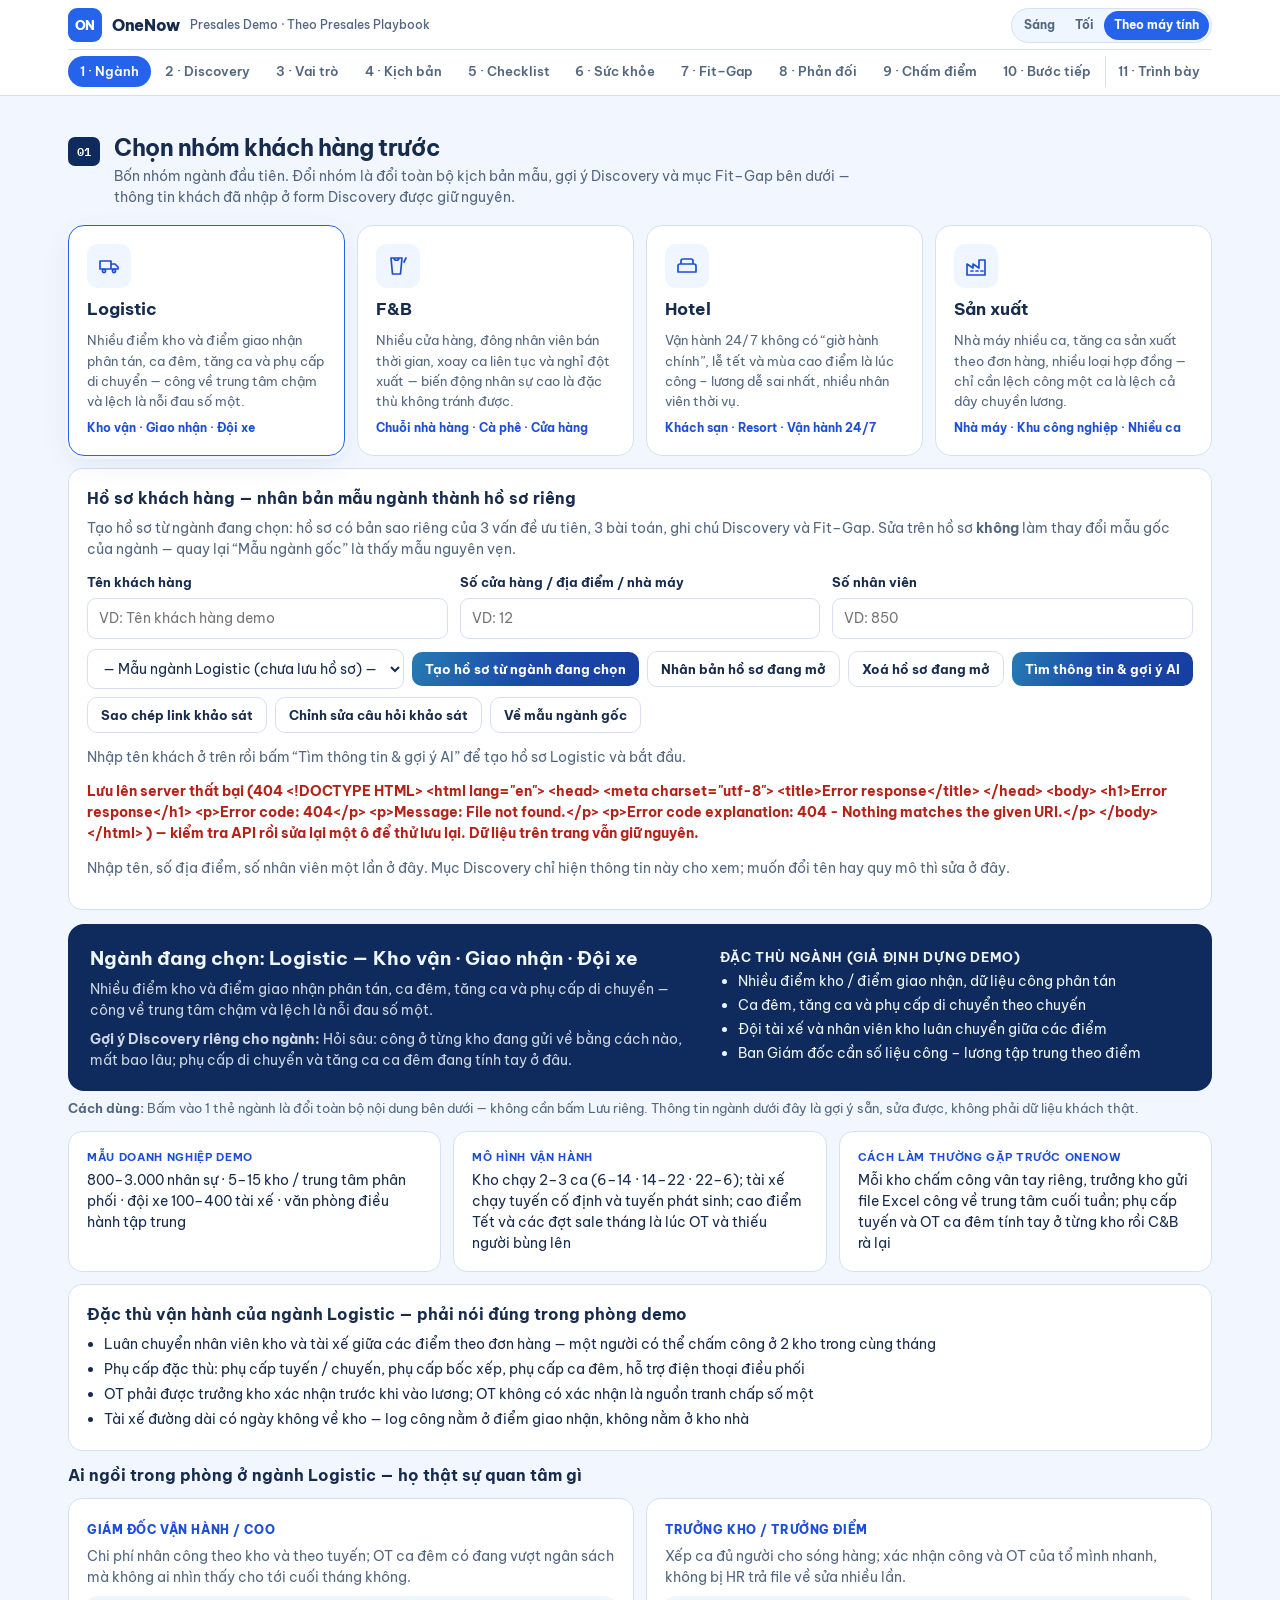
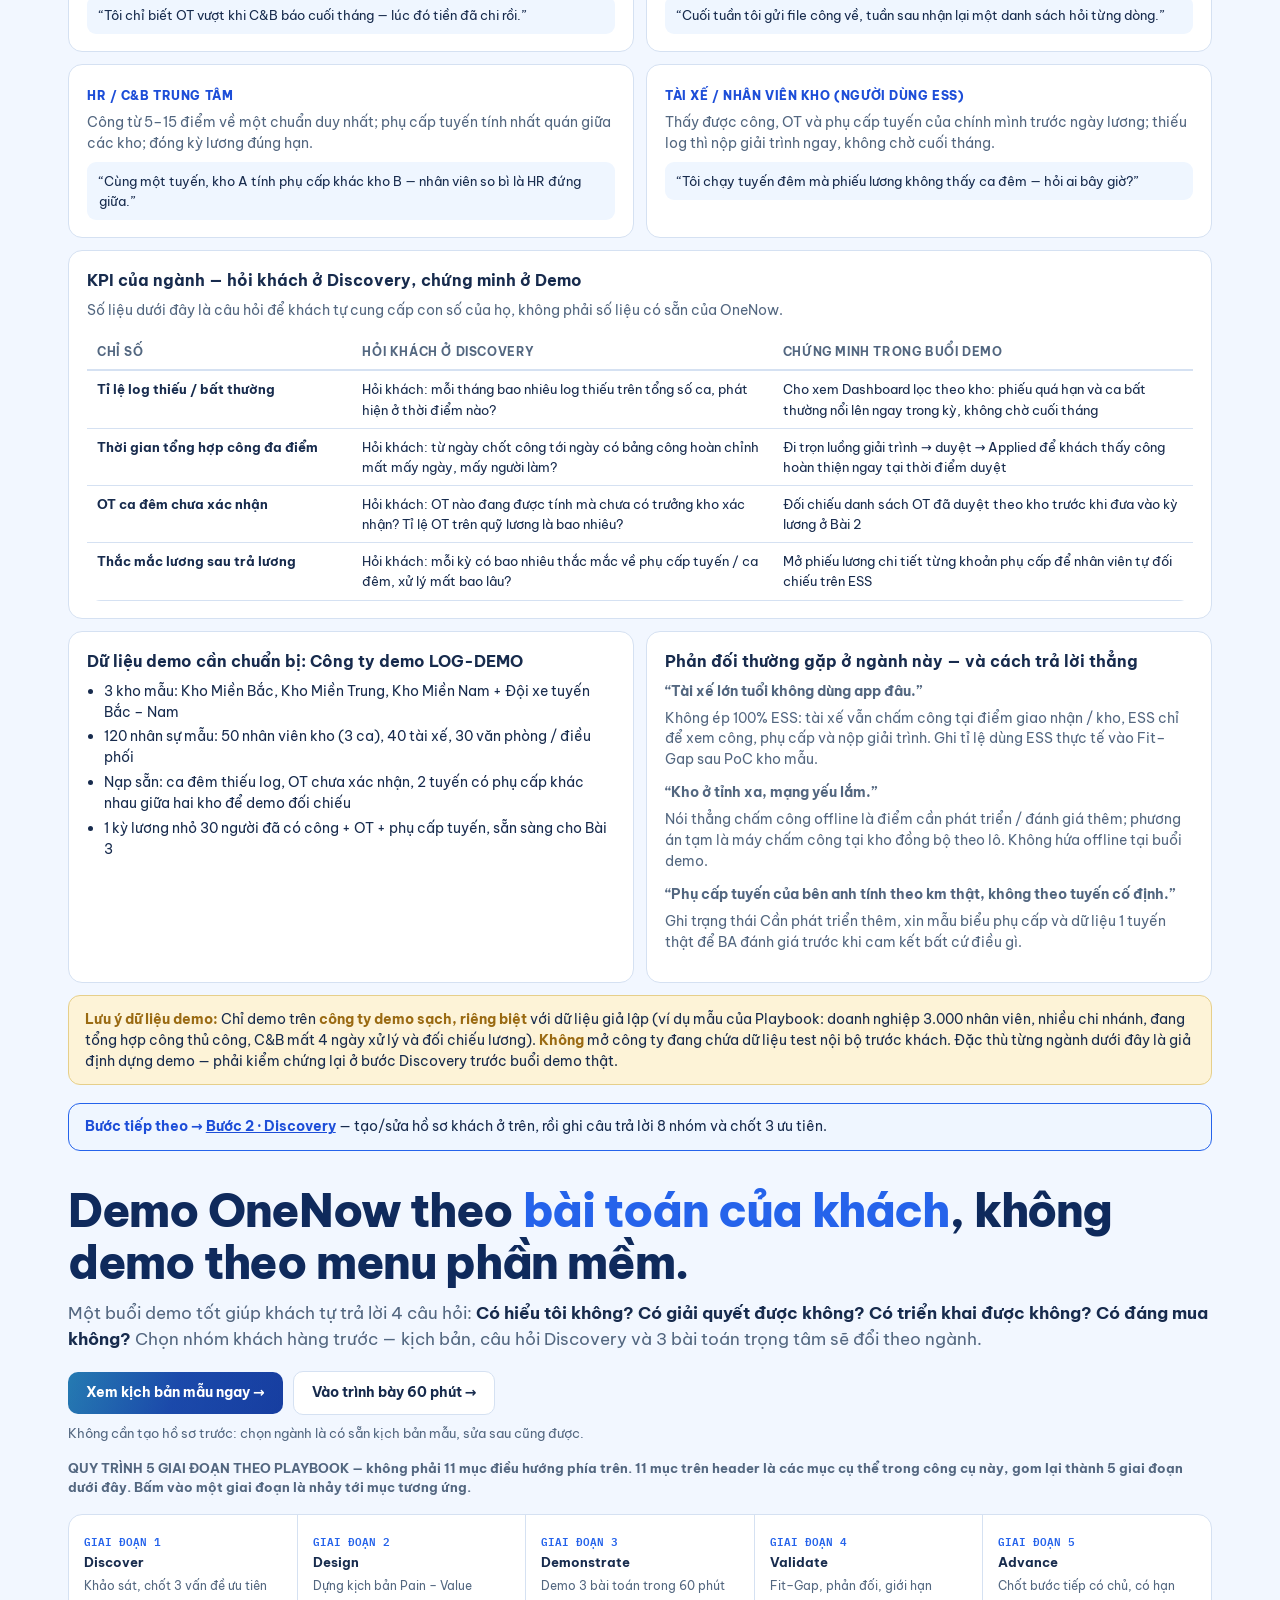
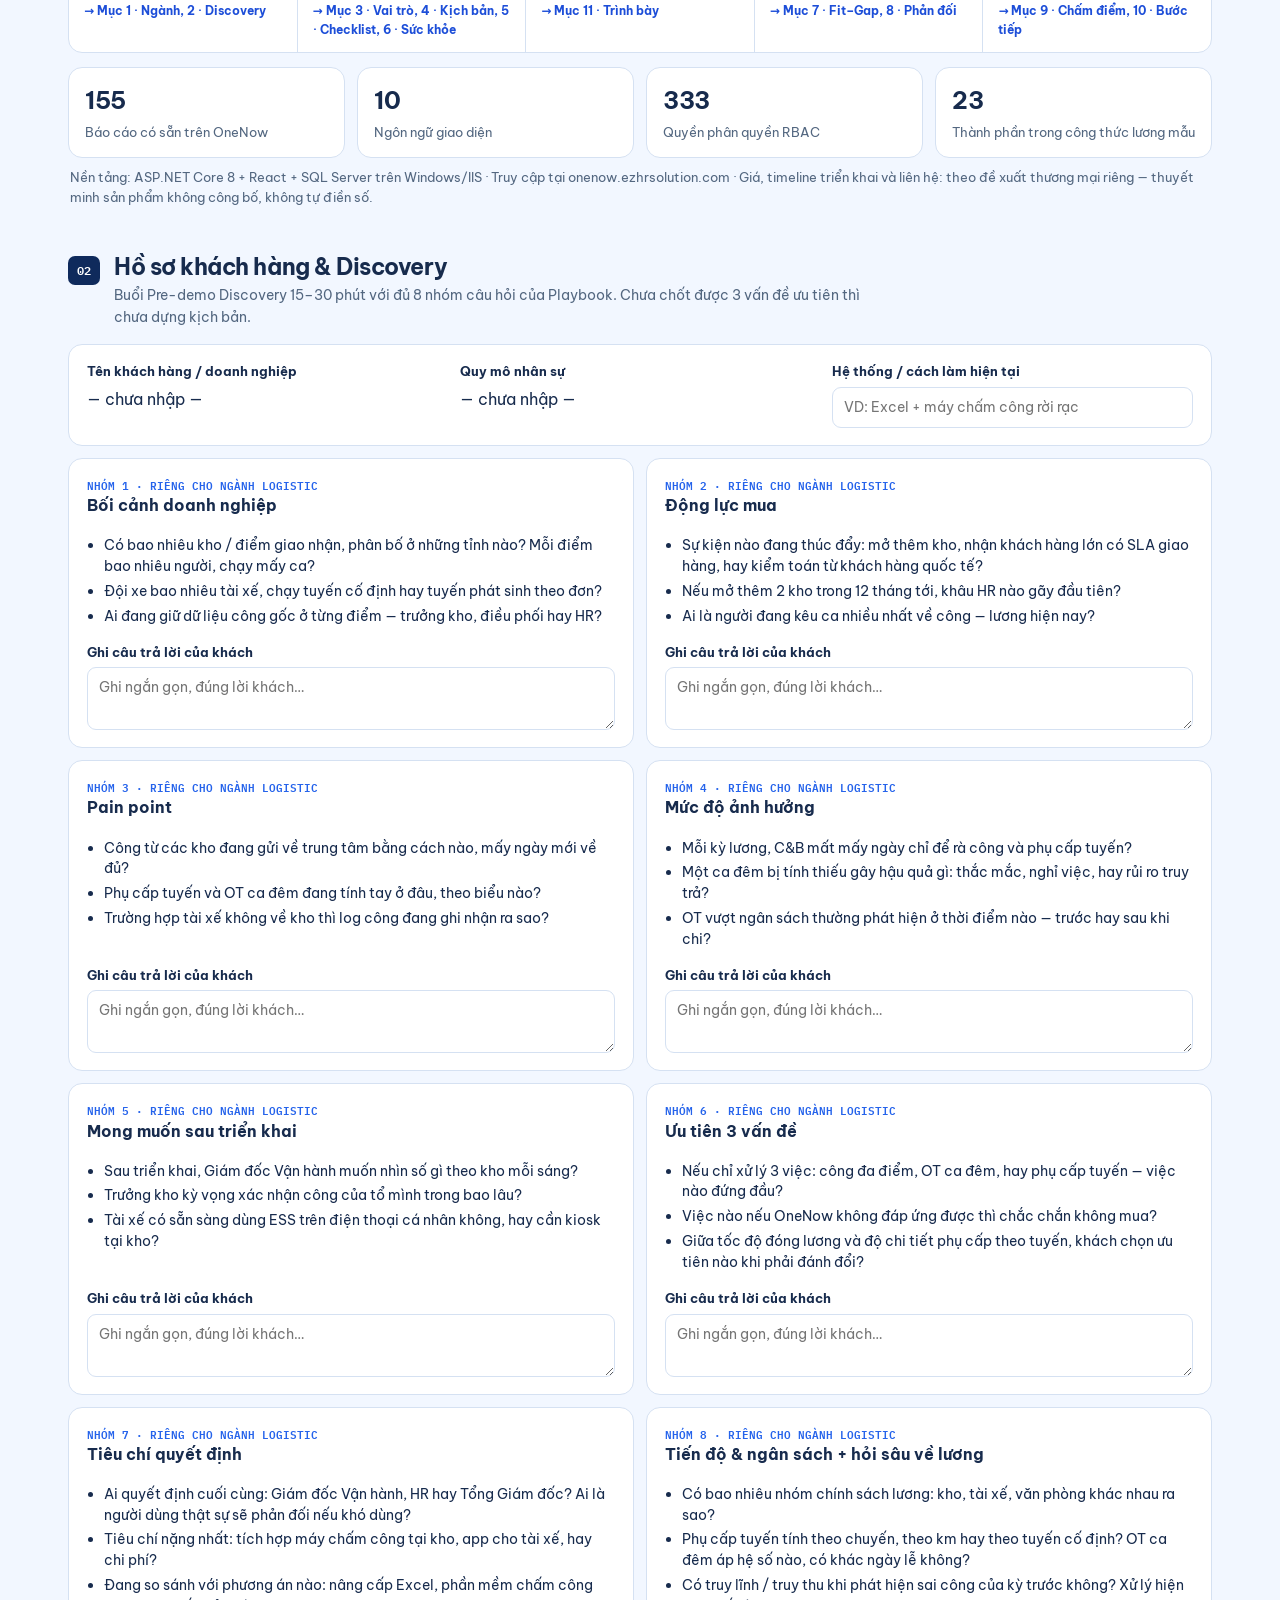
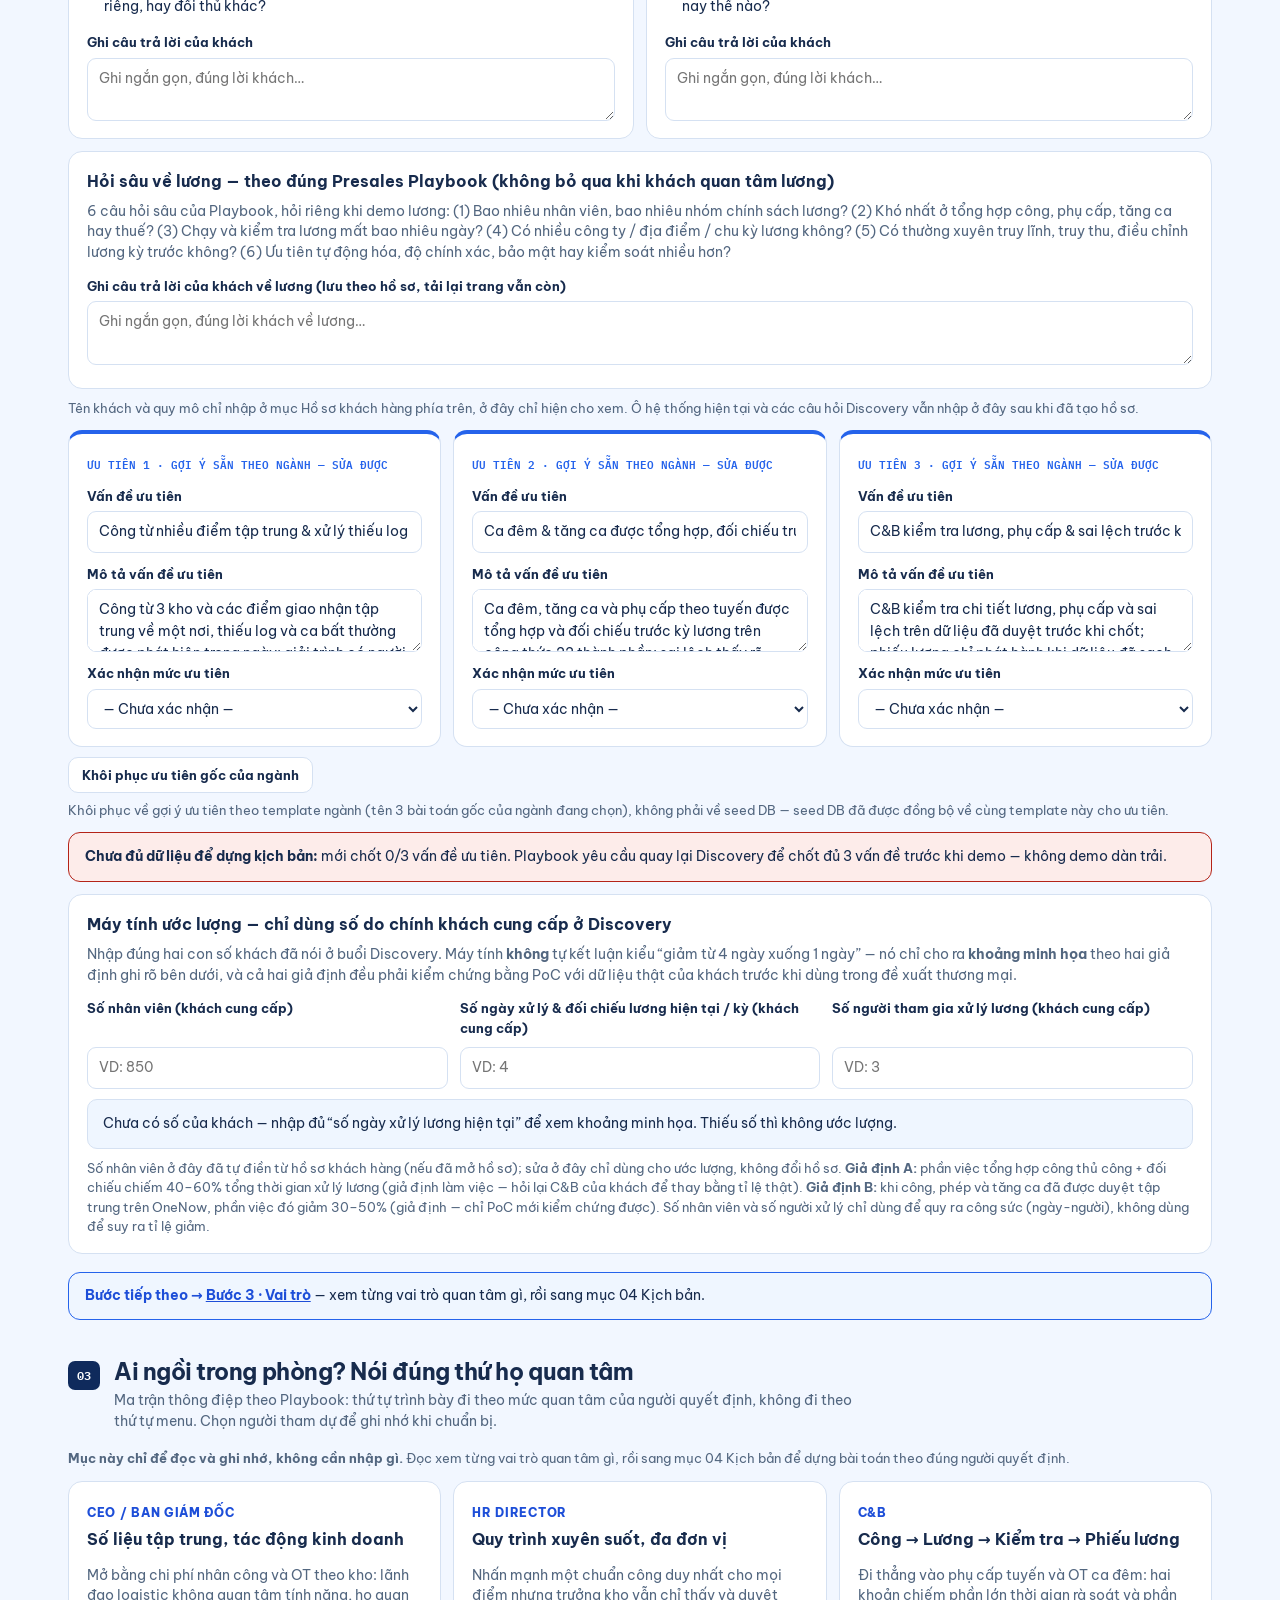
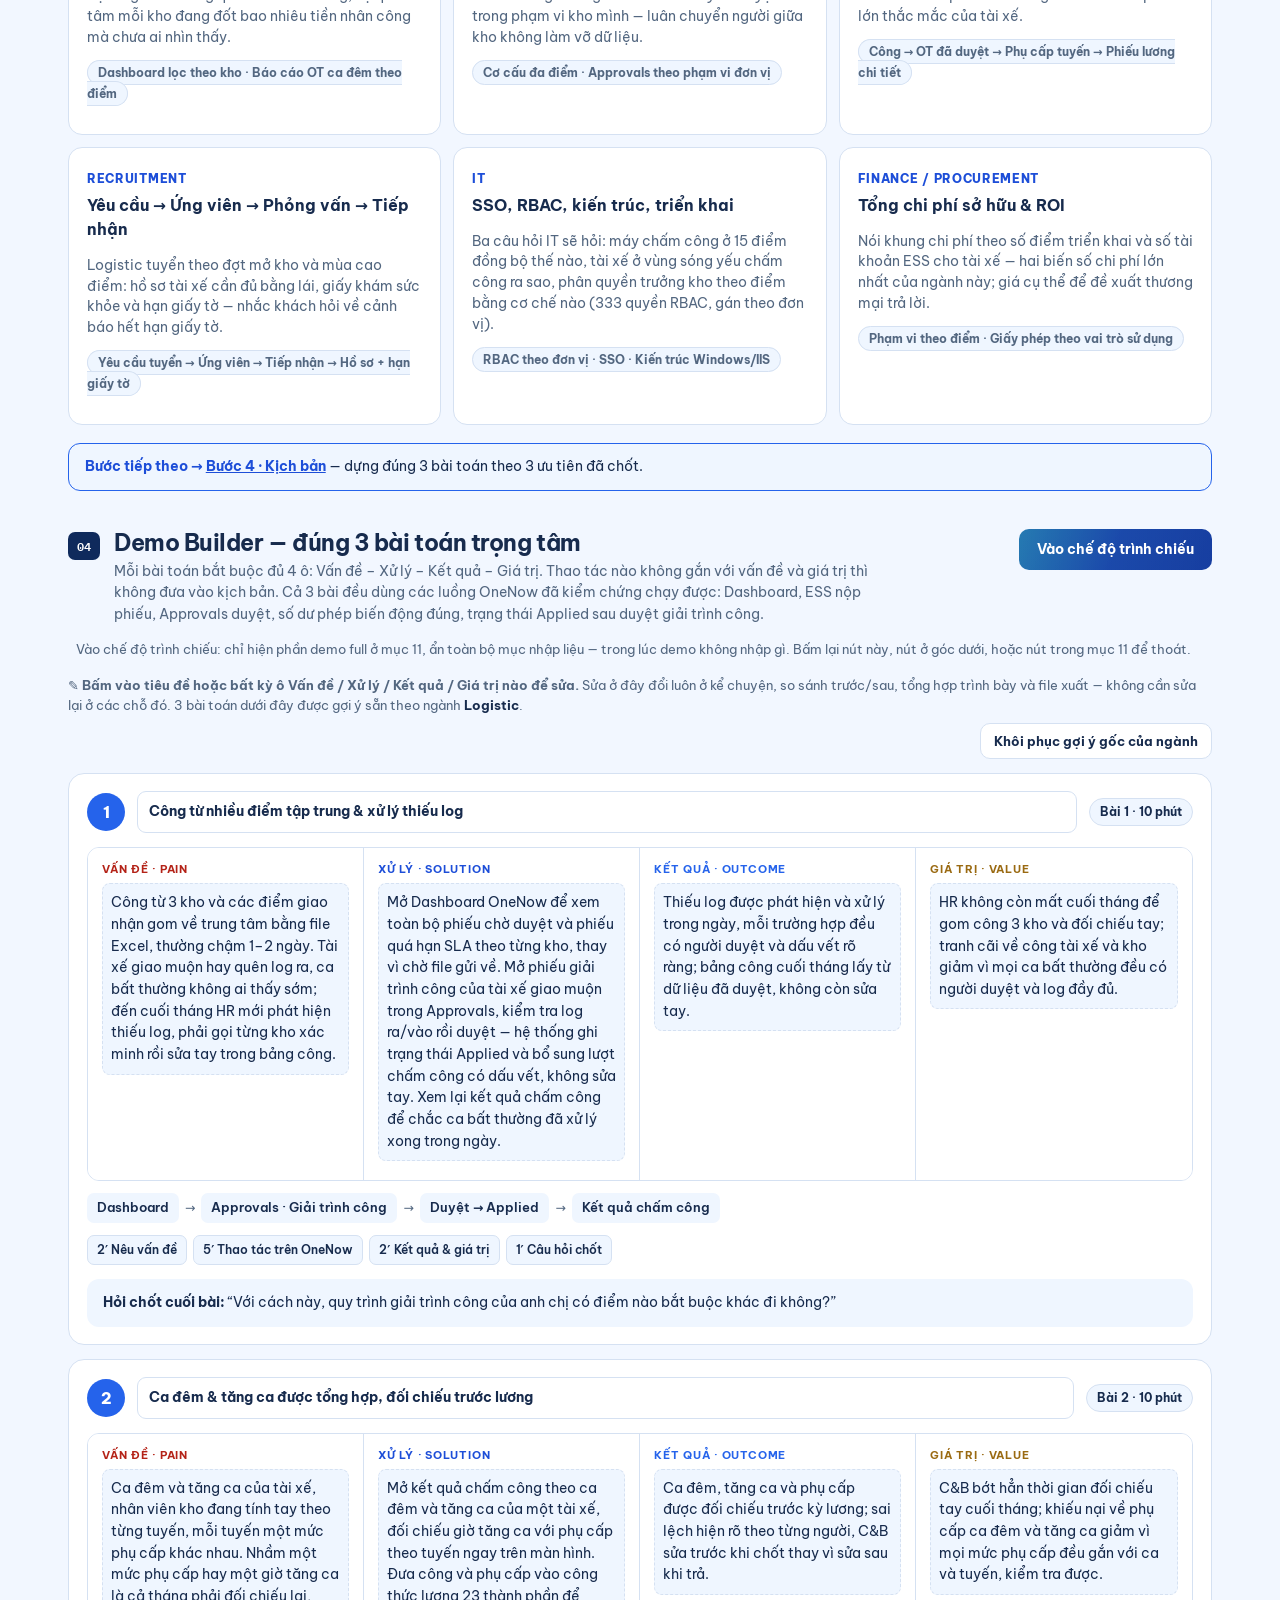
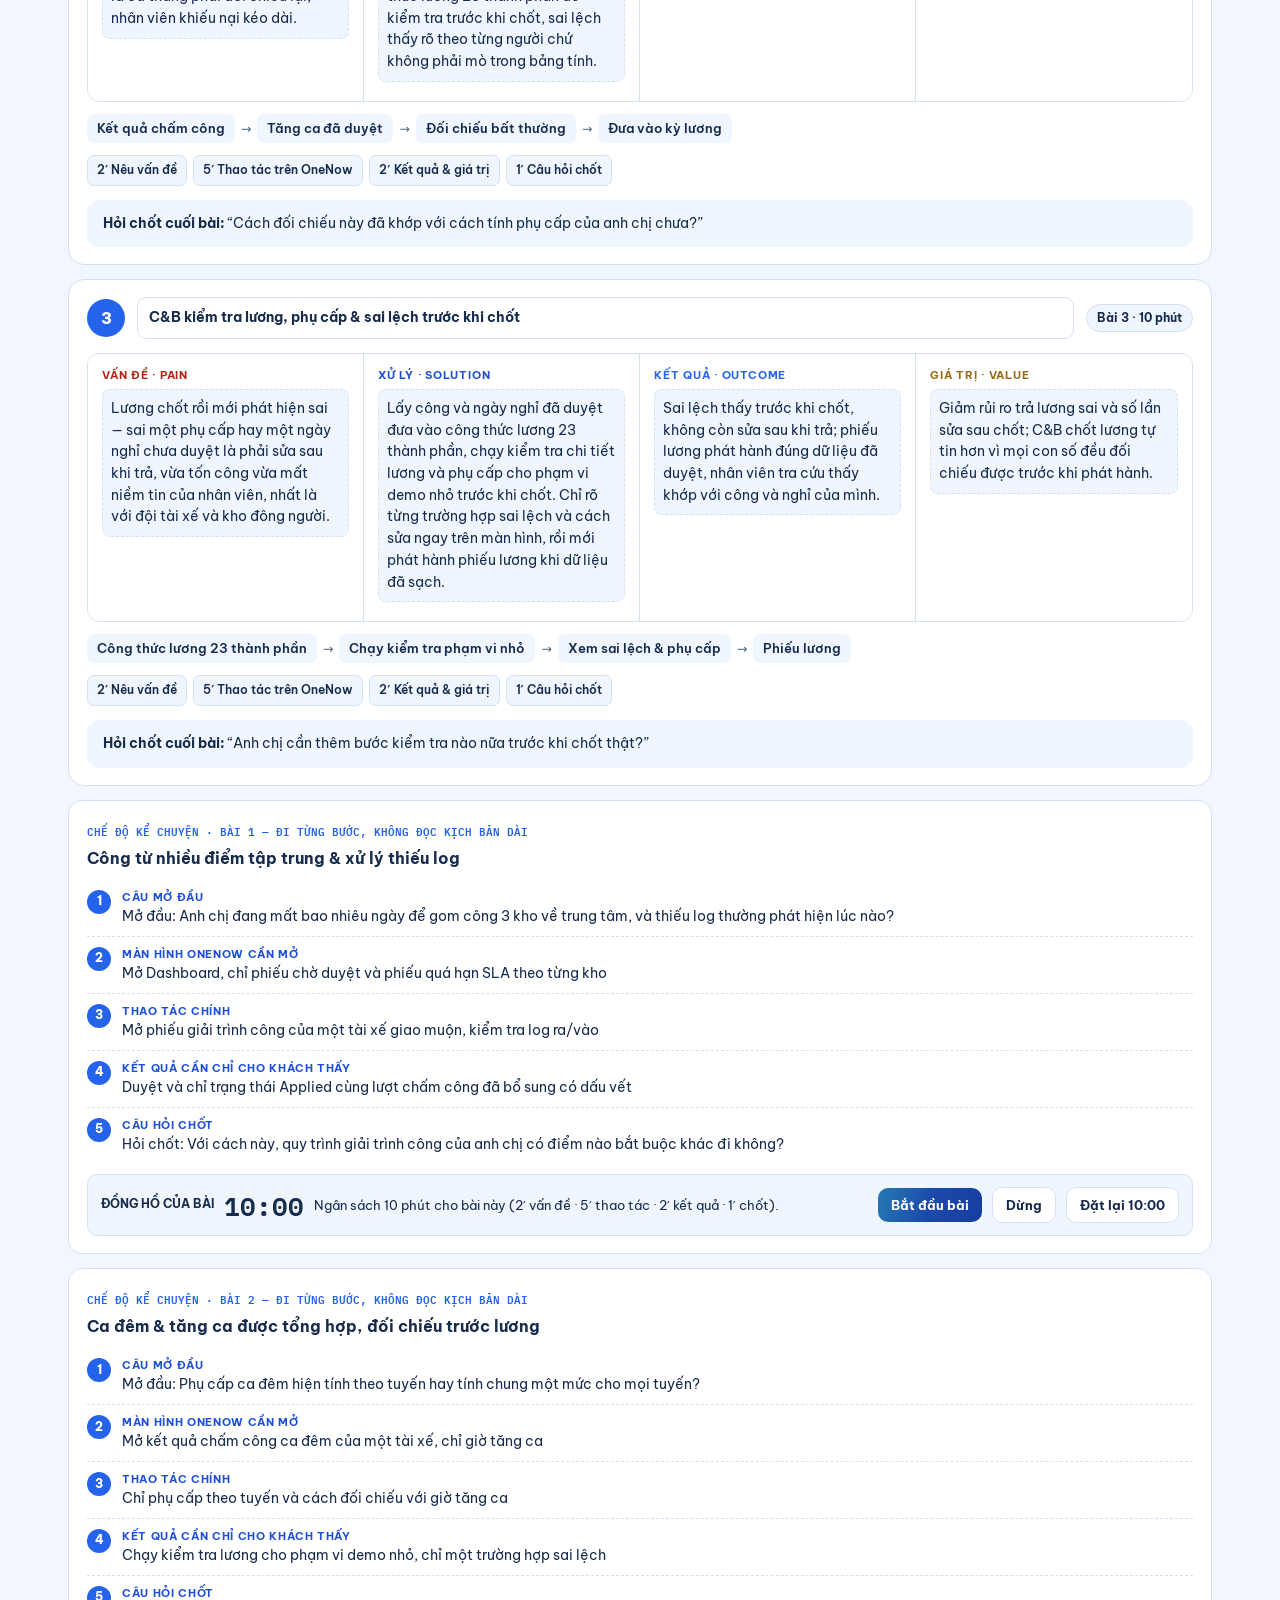
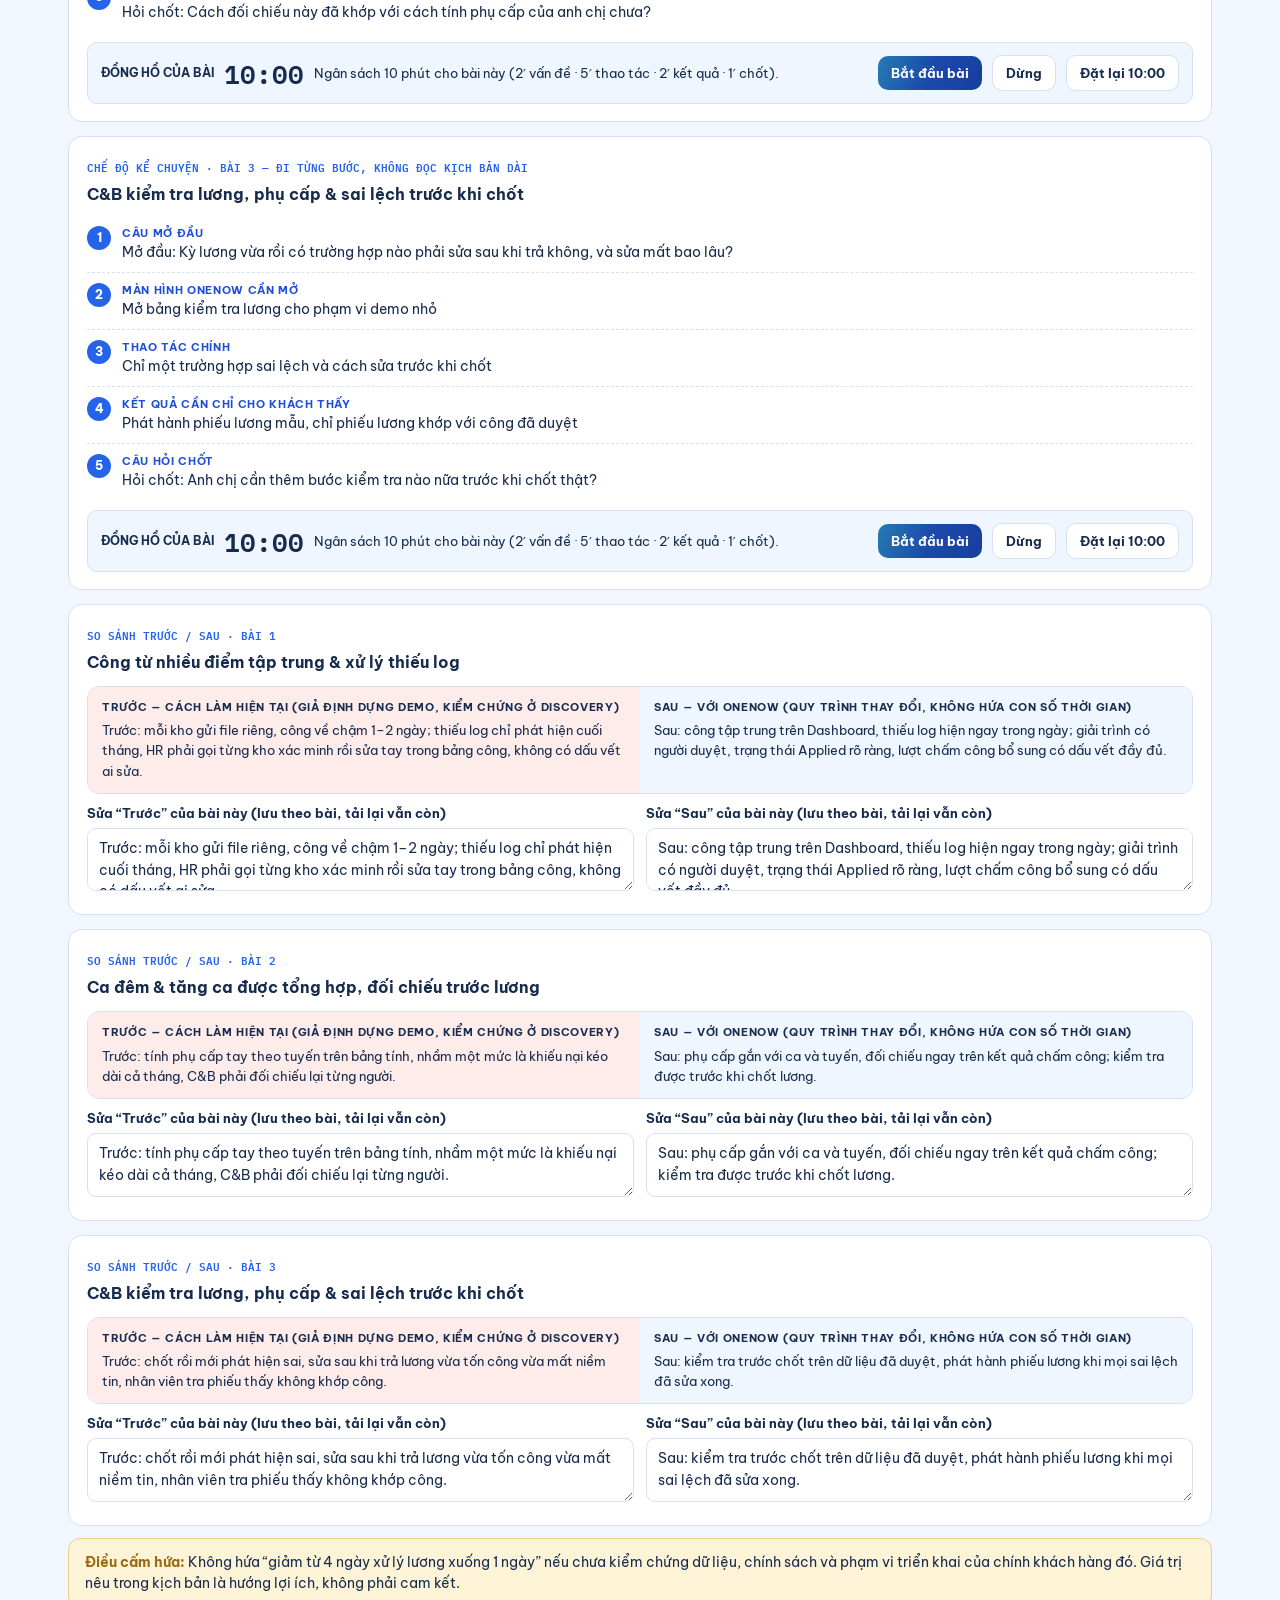
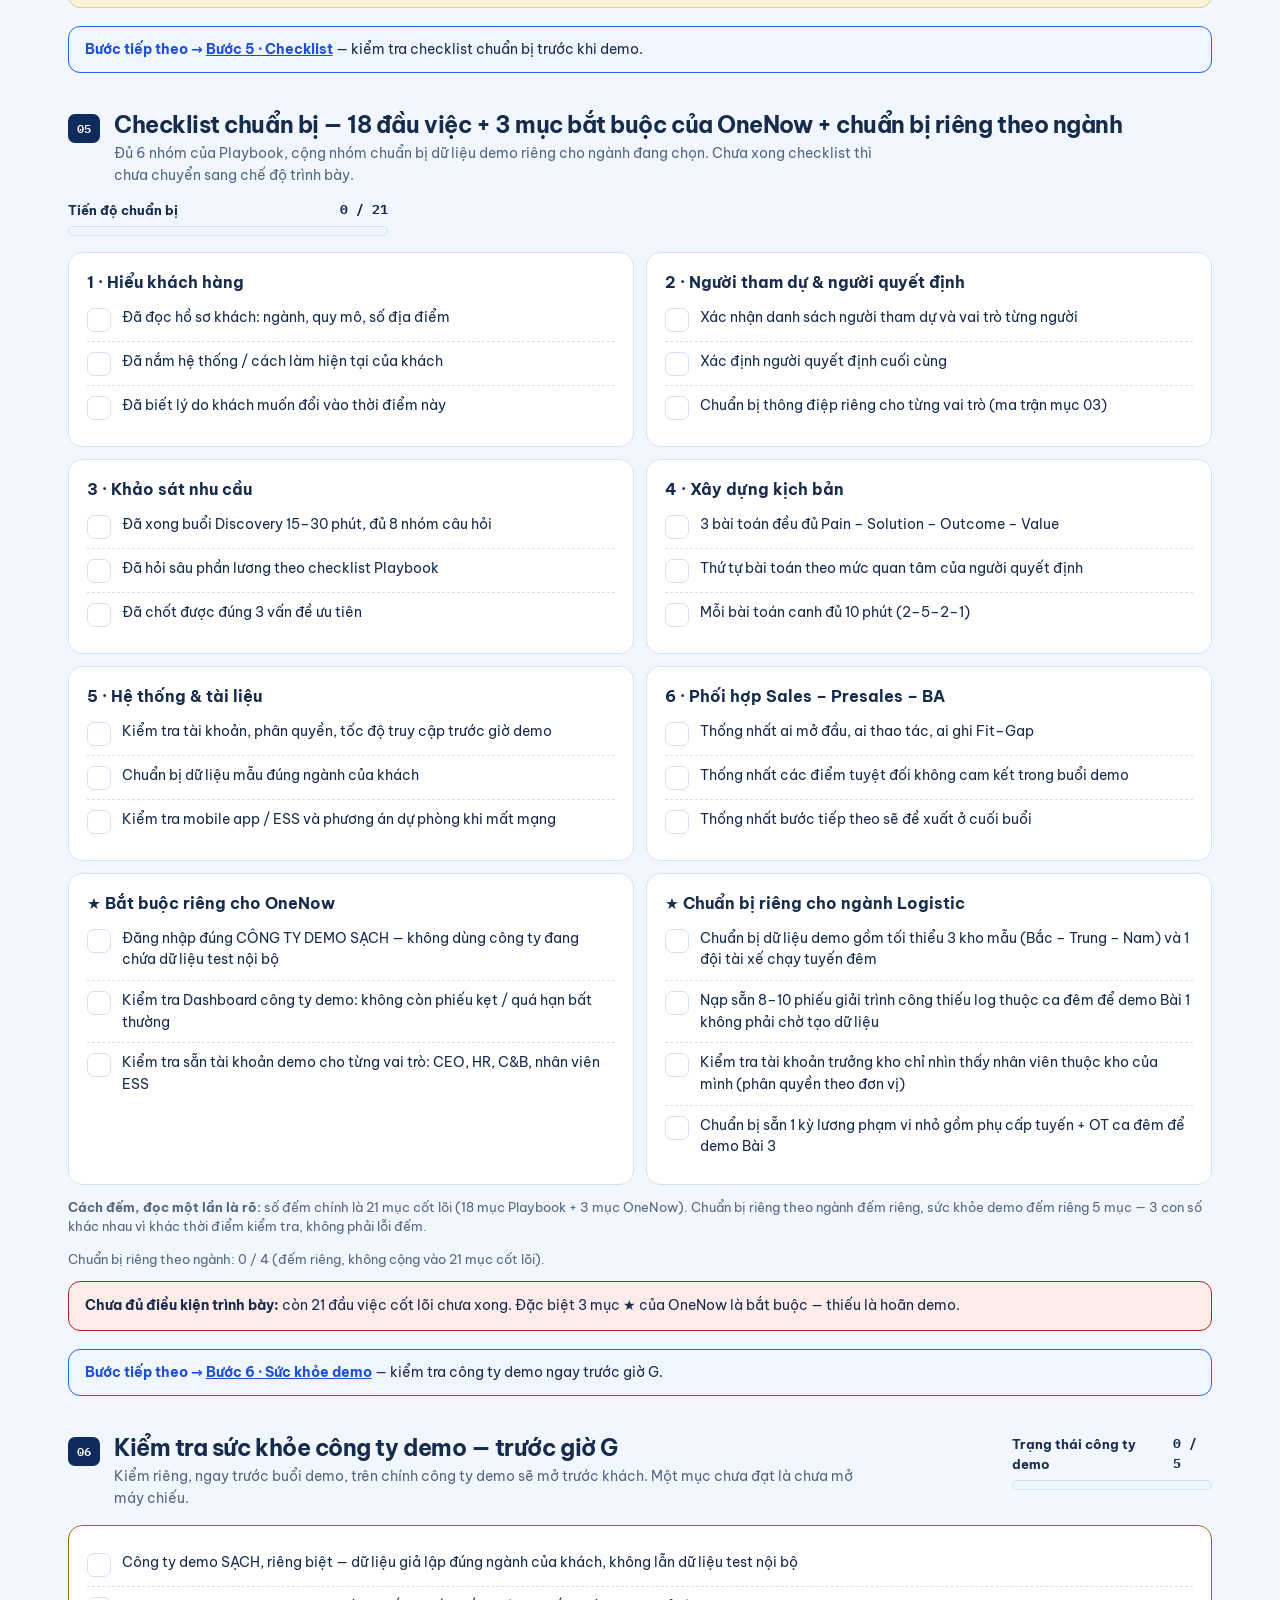
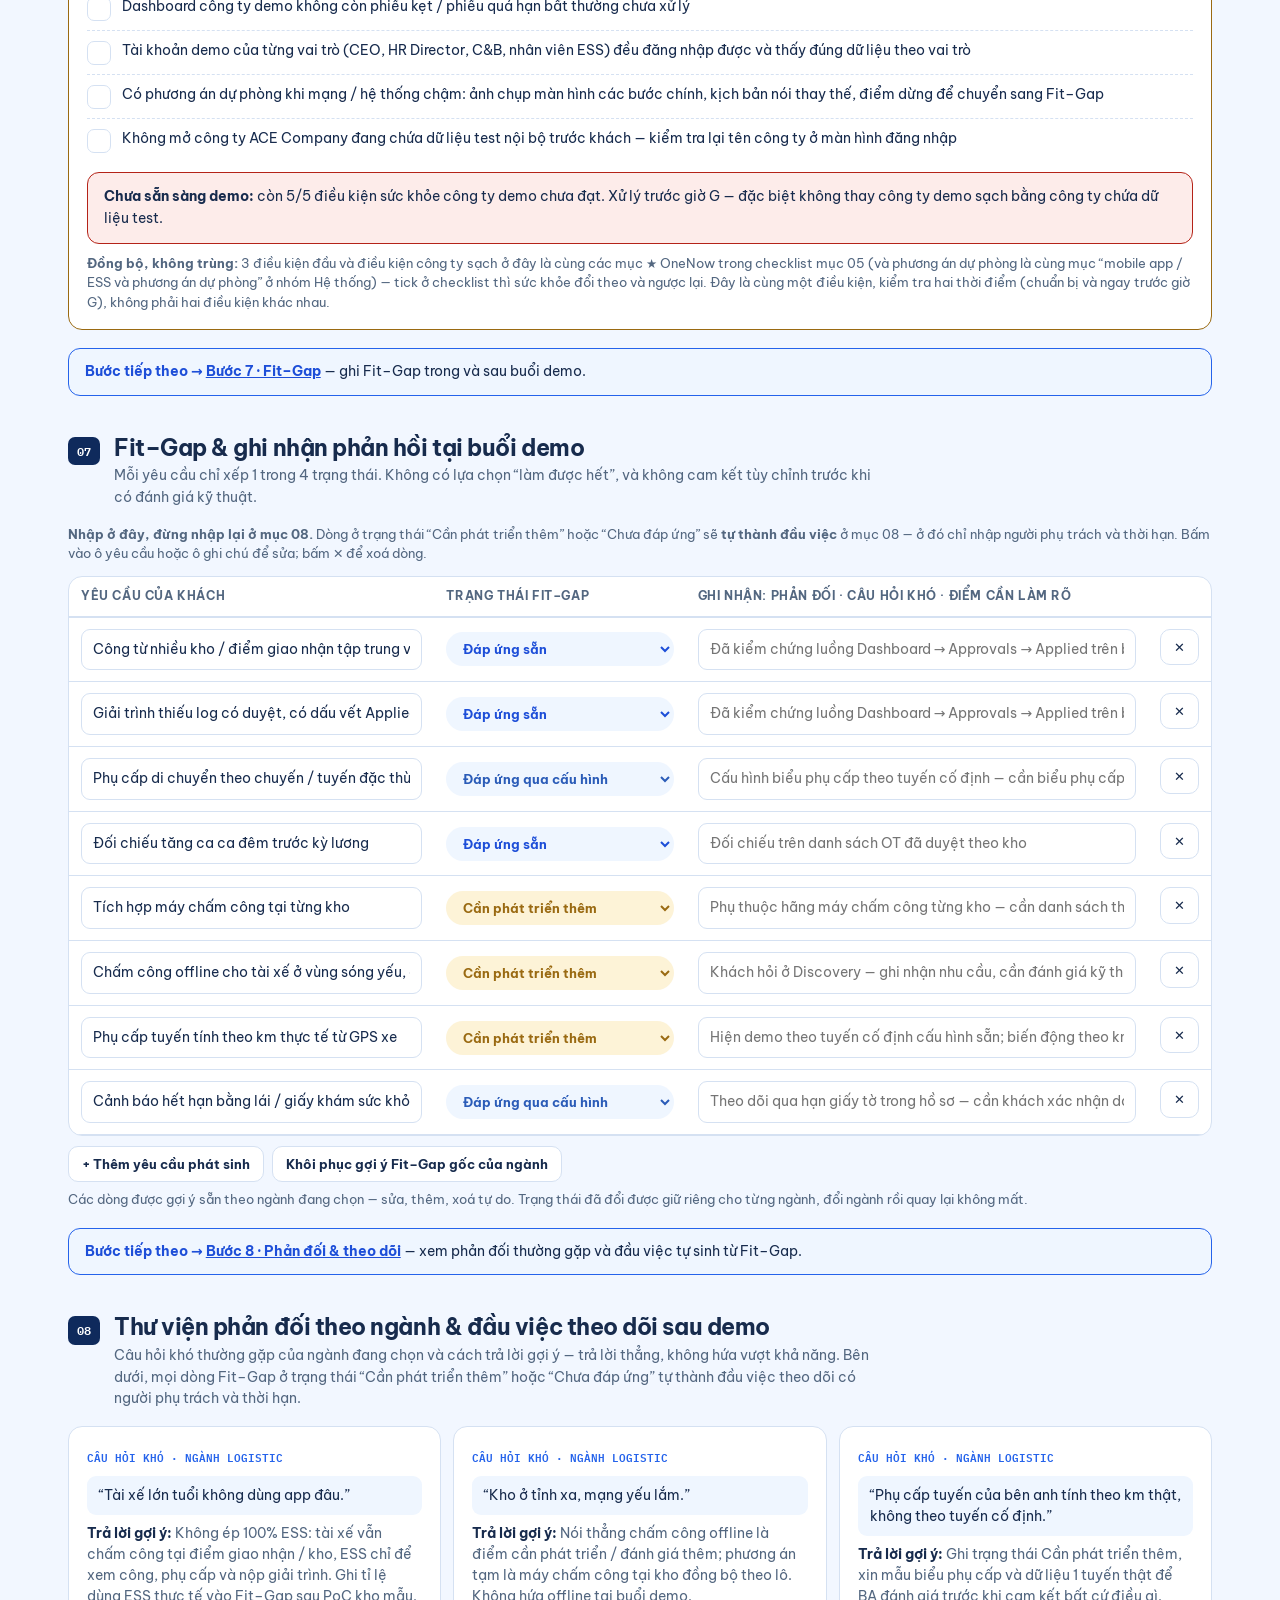
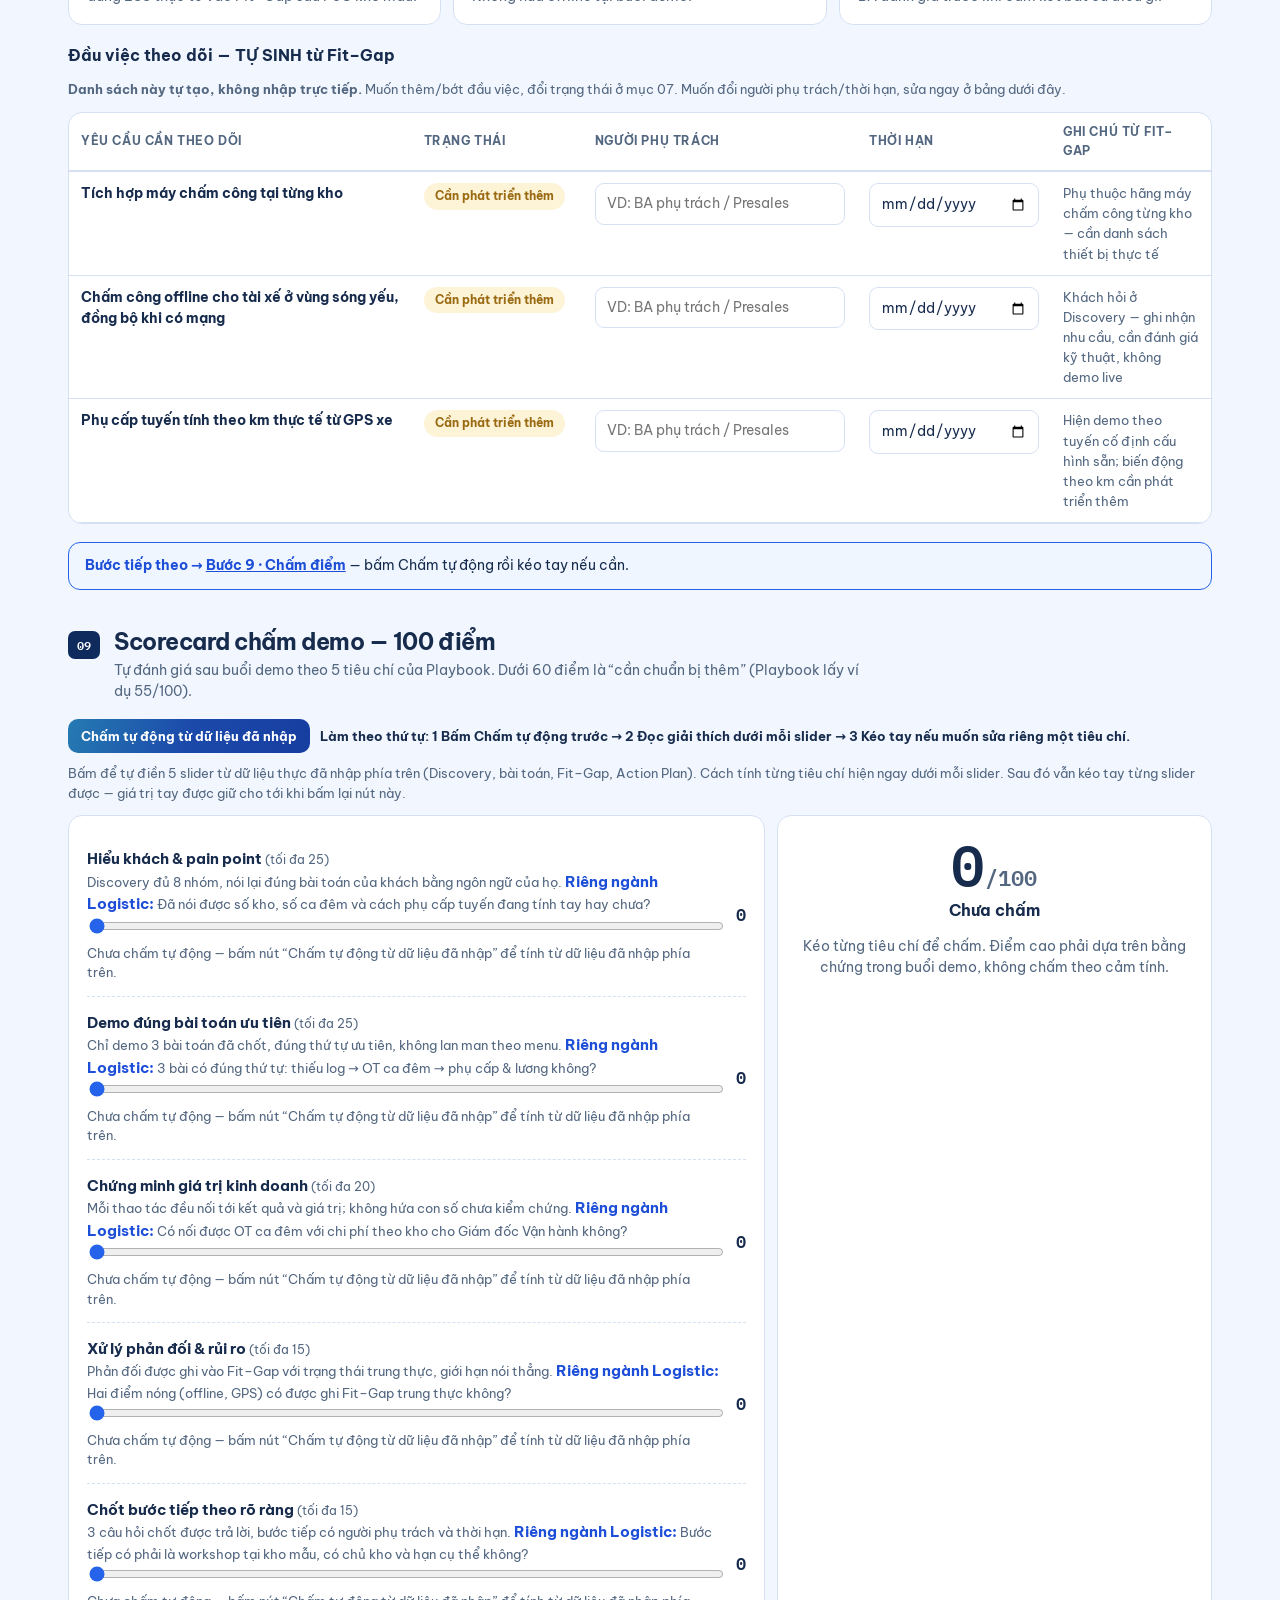
==== commit 87560d2e: "Khao sat truoc demo + OneNow blue tone: trang public 10 buoc, Builder admin 16 loai, tao ho so + kho" ====
--- a/wwwroot/index.html
+++ b/wwwroot/index.html
@@ -9,21 +9,24 @@
 <link rel="preconnect" href="https://fonts.googleapis.com">
 <link rel="preconnect" href="https://fonts.gstatic.com" crossorigin>
 <link href="https://fonts.googleapis.com/css2?family=Be+Vietnam+Pro:wght@400;500;600;700;800&family=IBM+Plex+Mono:wght@500;600&display=swap" rel="stylesheet">
+<link rel="stylesheet" href="survey-admin.css">
 <style>
 :root{
-  --bg:#f4f6f7; --surface:#ffffff; --surface2:#eef2f3; --ink:#13222c; --muted:#5d6f7a; --line:#d9e1e4;
-  --teal:#0a7a5e; --teal-dark:#075c47; --teal-soft:#e3f2ec; --navy:#102e42; --navy-bg:#102e42; --amber:#9a6a12; --amber-soft:#fdf3d7;
-  --red:#b42318; --red-soft:#fdecea; --blue-soft:#e8eef6; --radius:14px;
-  --shadow:0 8px 28px rgba(16,46,66,.08);
-}
-html[data-theme="dark"]:root{ --bg:#0d161c; --surface:#15222b; --surface2:#1b2b36; --ink:#e7eff3; --muted:#9db0bc; --line:#2a3d49; --teal:#2fbf97; --teal-dark:#2fbf97; --teal-soft:#14382e; --navy:#d7e6ef; --navy-bg:#102e42; --amber-soft:#3a2f12; --red-soft:#3d1d1a; --blue-soft:#1c2c42; --shadow:0 8px 28px rgba(0,0,0,.35); }
- @media (prefers-color-scheme: dark){html[data-theme="system"]:root{ --bg:#0d161c; --surface:#15222b; --surface2:#1b2b36; --ink:#e7eff3; --muted:#9db0bc; --line:#2a3d49; --teal:#2fbf97; --teal-dark:#2fbf97; --teal-soft:#14382e; --navy:#d7e6ef; --navy-bg:#102e42; --amber-soft:#3a2f12; --red-soft:#3d1d1a; --blue-soft:#1c2c42; --shadow:0 8px 28px rgba(0,0,0,.35); }
+  --bg:#f2f7ff; --surface:#ffffff; --surface2:#eff6ff; --ink:#172b4d; --muted:#536780; --line:#d5e1f2;
+  --teal:#2563eb; --teal-dark:#1d4ed8; --teal-soft:#eff6ff; --navy:#0f2a5c; --navy-bg:#0f2a5c; --amber:#9a6a12; --amber-soft:#fdf3d7;
+  --red:#b42318; --red-soft:#fdecea; --blue-soft:#eff6ff; --radius:14px;
+  --shadow:0 8px 28px rgba(15,42,92,.08);
+  --brand-gradient:linear-gradient(rgba(15,42,92,.45),rgba(15,42,92,.45)),linear-gradient(110deg,#38bdf8,#2563eb,#1d4ed8);
+}
+html[data-theme="dark"]:root{ --bg:#0b1224; --surface:#111e36; --surface2:#192b49; --ink:#e6efff; --muted:#a4b7d4; --line:#30476b; --teal:#3b82f6; --teal-dark:#60a5fa; --teal-soft:#152e52; --navy:#d7e6ff; --navy-bg:#0f2a5c; --amber-soft:#3a2f12; --red-soft:#3d1d1a; --blue-soft:#1b3155; --shadow:0 8px 28px rgba(0,0,0,.35); }
+ @media (prefers-color-scheme: dark){html[data-theme="system"]:root{ --bg:#0b1224; --surface:#111e36; --surface2:#192b49; --ink:#e6efff; --muted:#a4b7d4; --line:#30476b; --teal:#3b82f6; --teal-dark:#60a5fa; --teal-soft:#152e52; --navy:#d7e6ff; --navy-bg:#0f2a5c; --amber-soft:#3a2f12; --red-soft:#3d1d1a; --blue-soft:#1b3155; --shadow:0 8px 28px rgba(0,0,0,.35); }
 }
 *{box-sizing:border-box}
 html{scroll-behavior:smooth}
 body{margin:0;font-family:"Be Vietnam Pro",system-ui,sans-serif;background:var(--bg);color:var(--ink);line-height:1.55;font-size:15.5px}
 a{color:var(--teal-dark)}
 button{font:inherit;cursor:pointer}
+:focus-visible{outline:2px solid var(--teal);outline-offset:2px}
 .mono{font-family:"IBM Plex Mono",monospace}
 .topbar{position:sticky;top:0;z-index:50;background:var(--surface);border-bottom:1px solid var(--line)}
 .topbar-in{max-width:1180px;margin:0 auto;padding:8px 18px 0;display:flex;flex-direction:column;gap:6px}
@@ -39,6 +42,7 @@
 .wrap{max-width:1180px;margin:0 auto;padding:0 18px 64px}
 .hero{padding:34px 0 8px}
 .hero h1{font-size:clamp(28px,4.6vw,46px);line-height:1.12;letter-spacing:-.03em;margin:0 0 12px;font-weight:800;overflow-wrap:break-word;max-width:100%}
+.hero h1{color:var(--navy)}
 .hero h1 em{font-style:normal;color:var(--teal)}
 .hero p.lead{color:var(--muted);font-size:16.5px;margin:0 0 20px}
 .flow{display:flex;gap:0;flex-wrap:nowrap;border:1px solid var(--line);border-radius:var(--radius);overflow:hidden;background:var(--surface);margin-top:16px}
@@ -54,7 +58,7 @@
 section.block{margin-top:38px;scroll-margin-top:132px}
 .sec-head{display:flex;gap:14px;align-items:flex-start;margin-bottom:16px;flex-wrap:wrap}
 .sec-num{font-family:"IBM Plex Mono",monospace;background:var(--navy-bg);color:#fff;font-size:12px;font-weight:600;padding:5px 9px;border-radius:7px;margin-top:3px}
-html[data-theme="dark"] .sec-num{background:var(--teal);color:#06231b} @media (prefers-color-scheme: dark){html[data-theme="system"] .sec-num{background:var(--teal);color:#06231b}}
+html[data-theme="dark"] .sec-num{background:var(--teal);color:#07152e} @media (prefers-color-scheme: dark){html[data-theme="system"] .sec-num{background:var(--teal);color:#07152e}}
 .sec-head h2{margin:0;font-size:23px;letter-spacing:-.02em;line-height:1.25}
 .sec-head p{margin:3px 0 0;color:var(--muted);font-size:14px;max-width:760px}
 .sec-head .spacer{flex:1}
@@ -132,8 +136,8 @@
 .timerbox .cur{flex:1;min-width:220px}
 .timerbox .cur b{font-size:16px;display:block}
 .timerbox .cur p{margin:3px 0 0;font-size:13px;opacity:.85}
-.btn{border:0;border-radius:10px;padding:11px 18px;font-weight:700;font-size:14px;background:var(--teal);color:#fff;text-decoration:none;display:inline-block;line-height:1.4}
-.btn:hover{background:var(--teal-dark)}
+.btn{border:0;border-radius:10px;padding:11px 18px;font-weight:700;font-size:14px;background:var(--brand-gradient);color:#fff;text-decoration:none;display:inline-block;line-height:1.4}
+.btn:hover{background:var(--teal-dark);color:#fff}
 .btn:disabled{opacity:.45;cursor:not-allowed}
 .btn.processing{opacity:.85;cursor:wait}
 .btn.processing::before{content:"";display:inline-block;width:12px;height:12px;box-sizing:border-box;border:2px solid currentColor;border-color:transparent;border-top-color:currentColor;border-radius:50%;margin-right:6px;vertical-align:middle;animation:spin .8s linear infinite}
@@ -266,13 +270,13 @@
 html[data-theme="dark"]{--amber:#e8b84b;--red:#f28a7a}
 @media (prefers-color-scheme: dark){html[data-theme="system"]{--amber:#e8b84b;--red:#f28a7a}}
 html[data-theme="dark"] .brand-logo{background:#fff;border-radius:8px;padding:3px 8px}
-html[data-theme="dark"] .ind-banner, html[data-theme="dark"] .timerbox{background:#14382e;color:#eef5f8;border:1.5px solid var(--teal)}
-@media (prefers-color-scheme: dark){html[data-theme="system"] .ind-banner, html[data-theme="system"] .timerbox{background:#14382e;color:#eef5f8;border:1.5px solid var(--teal)}}
-html[data-theme="dark"] .btn, html[data-theme="dark"] .nav a.active, html[data-theme="dark"] .theme-btn.active, html[data-theme="dark"] .scenario-head .no, html[data-theme="dark"] .story-step .sn, html[data-theme="dark"] .toggle.on, html[data-theme="dark"] .brand-mark{color:#06231b}
-html[data-theme="dark"] .btn.ghost{background:#1b2b36;color:#e7eff3;border-color:#2a3d49}
-html[data-theme="dark"] .btn.ghost:hover{background:#2a3d49;color:#e7eff3}
-@media (prefers-color-scheme: dark){html[data-theme="system"] .btn.ghost{background:#1b2b36;color:#e7eff3;border-color:#2a3d49} html[data-theme="system"] .btn.ghost:hover{background:#2a3d49;color:#e7eff3}}
-@media (prefers-color-scheme: dark){html[data-theme="system"] .btn, html[data-theme="system"] .nav a.active, html[data-theme="system"] .theme-btn.active, html[data-theme="system"] .scenario-head .no, html[data-theme="system"] .story-step .sn, html[data-theme="system"] .toggle.on, html[data-theme="system"] .brand-mark{color:#06231b}}
+html[data-theme="dark"] .ind-banner, html[data-theme="dark"] .timerbox{background:#152e52;color:#eef5f8;border:1.5px solid var(--teal)}
+@media (prefers-color-scheme: dark){html[data-theme="system"] .ind-banner, html[data-theme="system"] .timerbox{background:#152e52;color:#eef5f8;border:1.5px solid var(--teal)}}
+html[data-theme="dark"] .nav a.active, html[data-theme="dark"] .theme-btn.active, html[data-theme="dark"] .scenario-head .no, html[data-theme="dark"] .story-step .sn, html[data-theme="dark"] .toggle.on, html[data-theme="dark"] .brand-mark{color:#07152e}
+html[data-theme="dark"] .btn.ghost{background:#192b49;color:#e6efff;border-color:#30476b}
+html[data-theme="dark"] .btn.ghost:hover{background:#30476b;color:#e6efff}
+@media (prefers-color-scheme: dark){html[data-theme="system"] .btn.ghost{background:#192b49;color:#e6efff;border-color:#30476b} html[data-theme="system"] .btn.ghost:hover{background:#30476b;color:#e6efff}}
+@media (prefers-color-scheme: dark){html[data-theme="system"] .nav a.active, html[data-theme="system"] .theme-btn.active, html[data-theme="system"] .scenario-head .no, html[data-theme="system"] .story-step .sn, html[data-theme="system"] .toggle.on, html[data-theme="system"] .brand-mark{color:#07152e}}
 @media (prefers-color-scheme: dark){html[data-theme="system"] .brand-logo{background:#fff;border-radius:8px;padding:3px 8px}}
 
 .nextstep{margin-top:18px;background:var(--teal-soft);border:1px solid var(--teal);border-radius:12px;padding:12px 16px;font-size:14px}
@@ -340,6 +344,8 @@
         <button class="btn ghost small" id="profClone">Nhân bản hồ sơ đang mở</button>
         <button class="btn ghost small" id="profDelete">Xoá hồ sơ đang mở</button>
         <button class="btn small" id="profRequestAi">Tìm thông tin &amp; gợi ý AI</button>
+        <button class="btn ghost small" id="copySurveyLink">Sao chép link khảo sát</button>
+        <button class="btn ghost small" id="openSurveyBuilder">Chỉnh sửa câu hỏi khảo sát</button>
         <button class="btn ghost small" id="profMaster">Về mẫu ngành gốc</button>
       </div>
       <p class="hint" id="flowStatus" aria-live="polite"></p>
@@ -348,6 +354,7 @@
       <p class="hint">Nhập tên, số địa điểm, số nhân viên một lần ở đây. Mục Discovery chỉ hiện thông tin này cho xem; muốn đổi tên hay quy mô thì sửa ở đây.</p>
       
     </div>
+    <div class="card nopresent" id="profileSurvey" style="margin-top:12px" hidden></div>
     <div class="ind-banner" id="indBanner"></div>
     <p class="hint" style="margin-top:8px"><b>Cách dùng:</b> Bấm vào 1 thẻ ngành là đổi toàn bộ nội dung bên dưới — không cần bấm Lưu riêng. Thông tin ngành dưới đây là gợi ý sẵn, sửa được, không phải dữ liệu khách thật.</p>
     <div id="indDetail"></div>
@@ -2095,6 +2102,7 @@
     (_aiRequestBusy || p._aiRequestBusy) ? "Đang gửi yêu cầu tìm thông tin khách..." :
     _profileFlow[p.id] || "Đã mở hồ sơ — bấm “Tìm thông tin & gợi ý AI” để bắt đầu hoặc sửa các mục dưới.";
   syncProfileWatch();
+  if(window.SurveyAdmin) window.SurveyAdmin.refresh();
 }
 function applyContext(){
   state.autoScoreExp=[];
@@ -2452,7 +2460,7 @@
 document.addEventListener("change",function(e){ if(e.target&&e.target.classList.contains("prio-sel")) renderPresenterSummary(); });
 renderPresenterSummary();
 var _p0=activeProfile(); if(_p0){ el("cName").textContent=_p0.name; el("cScale").textContent=_p0.headcount+" nhân viên, "+_p0.locations+" địa điểm"; }
-loadServerProfiles();
+window.initialProfilesReady=loadServerProfiles();
 
 /* Nav active: dùng vị trí tài liệu thực (rect.top + scrollY) thay vì offsetTop,
    vì offsetTop đo theo offsetParent và không cập nhật đúng sau khi renderAll
@@ -2502,5 +2510,7 @@
 });
 window.updateFlow();
 </script>
+<script src="survey-common.js"></script>
+<script src="survey-admin.js"></script>
 </body>
 </html>
--- a/wwwroot/survey-admin.css
+++ b/wwwroot/survey-admin.css
@@ -0,0 +1 @@
+.survey-admin-dialog{width:min(980px,96vw);max-height:90vh;overflow:auto;border:1px solid var(--line);border-radius:var(--radius);padding:24px;background:var(--surface);color:var(--ink);font:inherit}.survey-admin-dialog::backdrop{background:#0f2a5c99}.survey-admin-dialog .actions{display:flex;gap:8px;flex-wrap:wrap;margin:14px 0}.survey-admin-dialog label{display:block;margin:12px 0}.survey-admin-dialog input:not([type=checkbox]),.survey-admin-dialog select,.survey-admin-dialog textarea{width:100%;box-sizing:border-box}.survey-admin-dialog input[type=checkbox]{width:auto}.survey-admin-dialog button{font:inherit}.survey-admin-dialog .question-row{border:1px solid var(--line);border-radius:var(--radius);padding:14px;margin:12px 0}.survey-admin-dialog .survey-media{display:block;max-width:100%;max-height:240px;border:0;border-radius:14px;margin:12px auto}.survey-admin-dialog .survey-video{width:100%;aspect-ratio:16/9;max-height:none}.survey-admin-dialog .option-row{display:flex;gap:8px;margin:8px 0}.survey-admin-dialog .option-row input{flex:1;min-width:0}.survey-admin-dialog .field-row{padding:12px;border:1px solid var(--line);border-radius:14px;margin:10px 0}.survey-admin-dialog dt,#profileSurvey dt{font-weight:700;margin-top:14px}.survey-admin-dialog dd,#profileSurvey dd{margin:4px 0;white-space:pre-wrap;overflow-wrap:anywhere}.survey-toast{position:fixed;bottom:24px;left:50%;transform:translateX(-50%);background:var(--navy-bg);color:white;padding:12px 22px;border-radius:14px;z-index:10000;max-width:90vw}.survey-badge{color:var(--teal);font-weight:600}.survey-admin-dialog h2{color:var(--navy)}.survey-admin-dialog .primary{background:linear-gradient(110deg,#38BDF8,#2563EB,#1D4ED8);color:white}
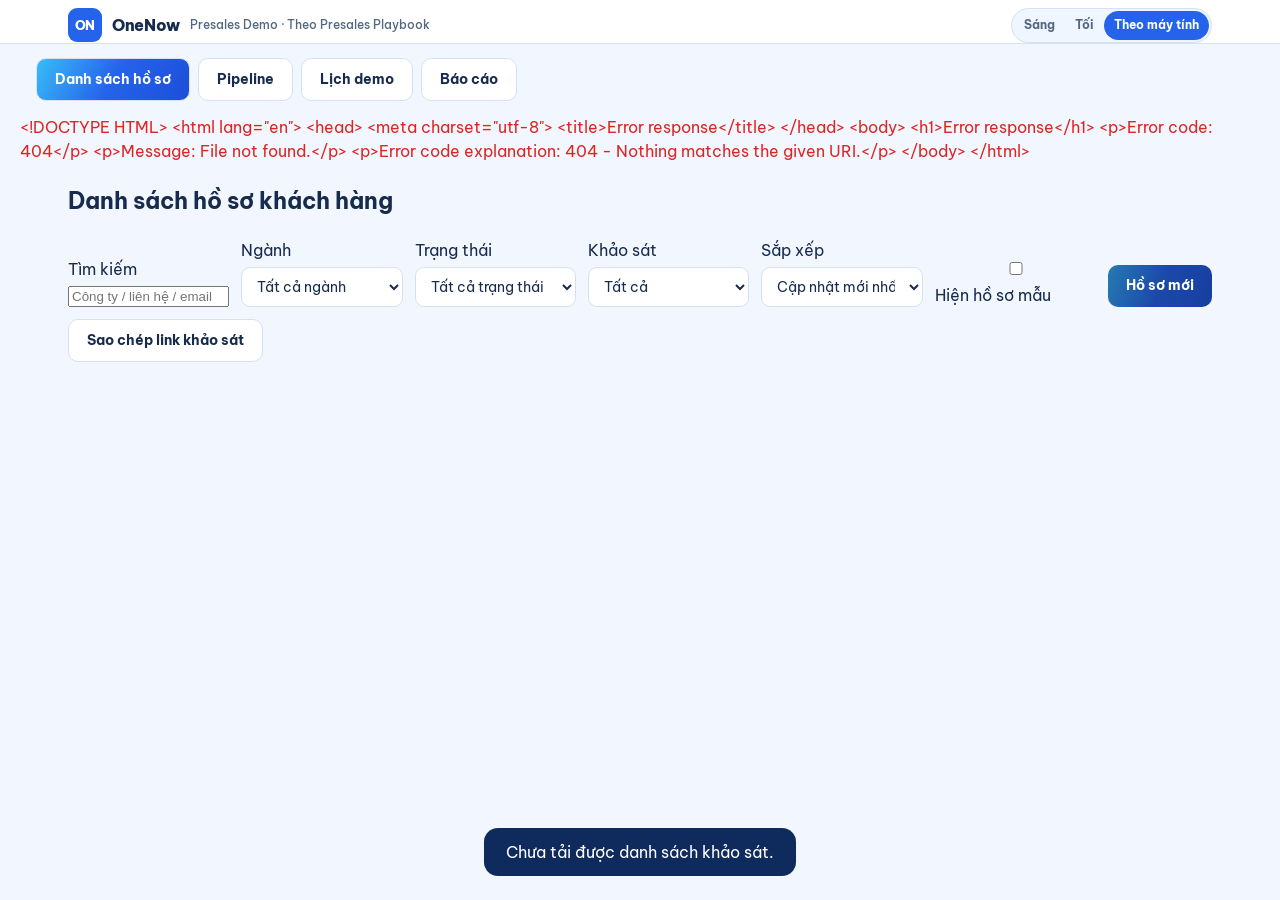
==== commit 48ebe815: "Mini-CRM full: danh sach, pipeline, lich demo, bao cao + sua F1/F2/F4" ====
--- a/wwwroot/index.html
+++ b/wwwroot/index.html
@@ -307,6 +307,7 @@
 .demo-slide-close{position:absolute;top:10px;right:18px;border:0;background:transparent;color:#fff;font-size:36px;cursor:pointer}
 </style>
 <script>try{var _t=localStorage.getItem("onenowPresalesTheme")||"system";if(["light","dark","system"].indexOf(_t)<0)_t="system";document.documentElement.setAttribute("data-theme",_t);}catch(e){}</script>
+<link rel="stylesheet" href="crm.css">
 </head>
 <body>
 <header class="topbar"><div class="topbar-in">
@@ -2511,6 +2512,8 @@
 window.updateFlow();
 </script>
 <script src="survey-common.js"></script>
+<script src="builder-media.js"></script>
 <script src="survey-admin.js"></script>
+<script src="crm.js"></script>
 </body>
 </html>
--- a/wwwroot/survey-admin.css
+++ b/wwwroot/survey-admin.css
@@ -1 +1,3 @@
 .survey-admin-dialog{width:min(980px,96vw);max-height:90vh;overflow:auto;border:1px solid var(--line);border-radius:var(--radius);padding:24px;background:var(--surface);color:var(--ink);font:inherit}.survey-admin-dialog::backdrop{background:#0f2a5c99}.survey-admin-dialog .actions{display:flex;gap:8px;flex-wrap:wrap;margin:14px 0}.survey-admin-dialog label{display:block;margin:12px 0}.survey-admin-dialog input:not([type=checkbox]),.survey-admin-dialog select,.survey-admin-dialog textarea{width:100%;box-sizing:border-box}.survey-admin-dialog input[type=checkbox]{width:auto}.survey-admin-dialog button{font:inherit}.survey-admin-dialog .question-row{border:1px solid var(--line);border-radius:var(--radius);padding:14px;margin:12px 0}.survey-admin-dialog .survey-media{display:block;max-width:100%;max-height:240px;border:0;border-radius:14px;margin:12px auto}.survey-admin-dialog .survey-video{width:100%;aspect-ratio:16/9;max-height:none}.survey-admin-dialog .option-row{display:flex;gap:8px;margin:8px 0}.survey-admin-dialog .option-row input{flex:1;min-width:0}.survey-admin-dialog .field-row{padding:12px;border:1px solid var(--line);border-radius:14px;margin:10px 0}.survey-admin-dialog dt,#profileSurvey dt{font-weight:700;margin-top:14px}.survey-admin-dialog dd,#profileSurvey dd{margin:4px 0;white-space:pre-wrap;overflow-wrap:anywhere}.survey-toast{position:fixed;bottom:24px;left:50%;transform:translateX(-50%);background:var(--navy-bg);color:white;padding:12px 22px;border-radius:14px;z-index:10000;max-width:90vw}.survey-badge{color:var(--teal);font-weight:600}.survey-admin-dialog h2{color:var(--navy)}.survey-admin-dialog .primary{background:linear-gradient(110deg,#38BDF8,#2563EB,#1D4ED8);color:white}
+
+.survey-media.survey-logo{background:#fff;border-radius:14px;padding:18px 22px}
--- a/wwwroot/crm.css
+++ b/wwwroot/crm.css
@@ -0,0 +1,4 @@
+[hidden]{display:none!important}
+.crm-tabs{max-width:1240px;margin:14px auto;display:flex;gap:8px;flex-wrap:wrap;padding:0 16px}
+.crm-tabs .active{background:linear-gradient(120deg,#38BDF8,#2563EB,#1D4ED8);color:white}
+.crm-home .nav{display:none}.crm-card{margin-top:12px}.crm-filters,.crm-form{display:flex;align-items:end;gap:12px;flex-wrap:wrap;margin:16px 0}.crm-form label,.crm-filters label{display:flex;flex-direction:column;gap:5px;flex:1;min-width:160px}.crm-form textarea{min-height:70px}.crm-scroll{overflow:auto}.crm-scroll table{width:100%;border-collapse:collapse}.crm-scroll th,.crm-scroll td{padding:12px;text-align:left;border-bottom:1px solid var(--line,#cbd5e1);vertical-align:top}.crm-scroll tr[data-row]{cursor:pointer}.crm-board{display:grid;grid-template-columns:repeat(6,minmax(220px,1fr));gap:12px;overflow:auto}.crm-column{background:var(--bg,#F2F7FF);border-radius:14px;padding:12px}.crm-column .card{margin-bottom:12px}.crm-badge{display:inline-block;padding:4px 9px;border-radius:14px;background:#EFF6FF;color:#0F2A5C;font-size:13px}.crm-Chot{background:#dcfce7;color:#166534}.crm-Mat{background:#fee2e2;color:#991b1b}.crm-DaBaoGia{background:#fef3c7;color:#92400e}.crm-DaDemo{background:#ede9fe;color:#5b21b6}.crm-overdue{display:block;color:#dc2626;font-weight:700}.crm-interaction{border-left:4px solid #2563EB;padding:12px;margin:12px 0;background:var(--bg);border-radius:14px}.crm-interaction p{white-space:pre-wrap;overflow-wrap:anywhere}.crm-type-CuocGoi{border-color:#38BDF8}.crm-type-Email{border-color:#7c3aed}.crm-type-GapMat{border-color:#d97706}.crm-type-Demo{border-color:#1D4ED8}.crm-type-BaoGia{border-color:#b45309}.crm-kpis{display:grid;grid-template-columns:repeat(5,minmax(100px,1fr));gap:12px;margin:18px 0}.crm-kpis strong{font-size:28px}.crm-dialog{max-width:800px;width:90%;border-radius:14px;background:var(--surface,#fff);color:var(--ink);border:1px solid var(--line)}#crmError{color:#dc2626;max-width:1240px;margin:12px auto}body.presenting .crm-tabs,body.presenting #crm{display:none!important}@media(max-width:700px){.crm-kpis{grid-template-columns:repeat(2,1fr)}}
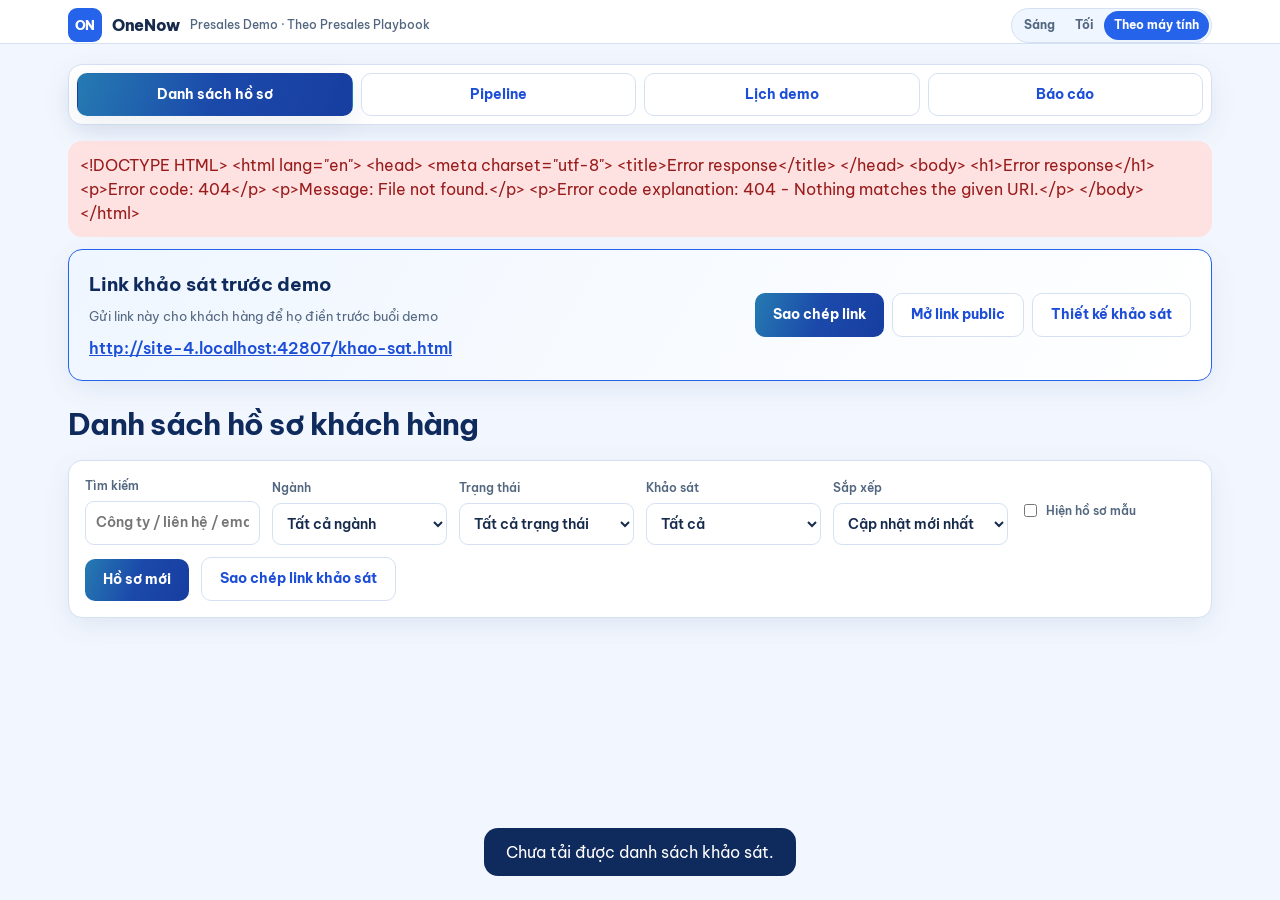
==== commit 2b8f2421: "Merge fix/crm-story-edited: guard _storyEdited reads for profiles with no scenarios" ====
--- a/wwwroot/index.html
+++ b/wwwroot/index.html
@@ -1839,11 +1839,11 @@
 function storyFor(sc,i){
   // Only a saved edited story wins. An unedited profile keeps the rich template story,
   // even though its DB StorySteps (seed short story) differs.
-  if(sc._storyEdited && sc._story){
+  if(sc && sc._storyEdited && sc._story){
     var parts=String(sc._story).split("|");
     if(parts.length>=5) return {open:parts[0], screen:parts[1], action:parts[2], result:parts[3], close:parts.slice(4).join("|")};
   }
-  if(sc._edited){
+  if(sc && sc._edited){
     var d=derivedStory(sc).split("|");
     return {open:d[0], screen:d[1], action:d[2], result:d[3], close:d.slice(4).join("|")};
   }
@@ -1856,10 +1856,12 @@
   var steps=[["1 · Câu mở đầu","open"],["2 · Màn hình OneNow cần mở","screen"],["3 · Thao tác chính","action"],["4 · Kết quả cần chỉ cho khách thấy","result"],["5 · Câu hỏi chốt","close"]];
   box.innerHTML = stories.map(function(st,i){
     var tm=state.storyTimers[i];
-    var sc=scens[i];
+    var sc=scens[i]||{};
+    var templateSc=((INDUSTRIES[state.ind]||{}).scenarios||[])[i]||{};
+    var title=sc.t||templateSc.title||"Bài "+(i+1);
     st=storyFor(sc,i);
     var showEdited = !!(sc._edited || sc._storyEdited);
-    return '<article class="card"><span class="disc-num">CHẾ ĐỘ KỂ CHUYỆN · BÀI '+(i+1)+' — ĐI TỪNG BƯỚC, KHÔNG ĐỌC KỊCH BẢN DÀI</span><h3 style="margin-top:4px">'+scens[i].t.replace(/</g,"&lt;")+'</h3>' + (showEdited?'<p style="font-size:12.5px;color:var(--muted)">Bài này đã sửa ở Builder nên bước kể chuyện dưới đây lấy trực tiếp từ Pain / Solution / Outcome / Value mới — không còn lời kể cũ của bài cũ, và đã lưu qua server nên tải lại trang vẫn giữ.</p>':'')
+    return '<article class="card"><span class="disc-num">CHẾ ĐỘ KỂ CHUYỆN · BÀI '+(i+1)+' — ĐI TỪNG BƯỚC, KHÔNG ĐỌC KỊCH BẢN DÀI</span><h3 style="margin-top:4px">'+title.replace(/</g,"&lt;")+'</h3>' + (showEdited?'<p style="font-size:12.5px;color:var(--muted)">Bài này đã sửa ở Builder nên bước kể chuyện dưới đây lấy trực tiếp từ Pain / Solution / Outcome / Value mới — không còn lời kể cũ của bài cũ, và đã lưu qua server nên tải lại trang vẫn giữ.</p>':'')
     +'<div class="story-steps">'+steps.map(function(sp){ return '<div class="story-step"><span class="sn">'+sp[0].charAt(0)+'</span><div><b>'+sp[0].substring(4)+'</b>'+st[sp[1]]+'</div></div>'; }).join("")+'</div>'
     +'<div class="story-timer" id="stBox'+i+'"><span style="font-size:12px;font-weight:700">ĐỒNG HỒ CỦA BÀI</span><span class="st" id="stTime'+i+'">'+fmt(tm.sec)+'</span><span class="st-msg" id="stMsg'+i+'" style="font-size:13px">Ngân sách 10 phút cho bài này (2′ vấn đề · 5′ thao tác · 2′ kết quả · 1′ chốt).</span><span style="flex:1"></span><button class="btn small st-start" data-i="'+i+'">Bắt đầu bài</button><button class="btn ghost small st-pause" data-i="'+i+'">Dừng</button><button class="btn ghost small st-reset" data-i="'+i+'">Đặt lại 10:00</button></div></article>';
   }).join("");
@@ -1886,9 +1888,12 @@
   var ba=BEFORE_AFTER[state.ind]||[];
   var scens=getScenarios(state.ind);
   box.innerHTML = ba.map(function(x,i){
-    var beforeTxt=scens[i]._before!==undefined?scens[i]._before:x.before;
-    var afterTxt=scens[i]._after!==undefined?scens[i]._after:x.after;
-    return '<article class="card"><span class="disc-num">SO SÁNH TRƯỚC / SAU · BÀI '+(i+1)+'</span><h3 style="margin-top:4px">'+scens[i].t.replace(/</g,"&lt;")+'</h3><div class="ba-grid"><div class="before"><b>Trước — cách làm hiện tại (giả định dựng demo, kiểm chứng ở Discovery)</b><p>'+beforeTxt+'</p></div><div class="after"><b>Sau — với OneNow (quy trình thay đổi, không hứa con số thời gian)</b><p>'+afterTxt+'</p></div></div>'+demoSlideSlot(i)+'<div class="grid2" style="margin-top:10px"><div><label class="f">Sửa “Trước” của bài này (lưu theo bài, tải lại vẫn còn)</label><textarea class="ba-before" data-i="'+i+'">'+beforeTxt+'</textarea></div><div><label class="f">Sửa “Sau” của bài này (lưu theo bài, tải lại vẫn còn)</label><textarea class="ba-after" data-i="'+i+'">'+afterTxt+'</textarea></div></article>';
+    var sc=scens[i]||{};
+    var templateSc=((INDUSTRIES[state.ind]||{}).scenarios||[])[i]||{};
+    var title=sc.t||templateSc.title||"Bài "+(i+1);
+    var beforeTxt=sc._before!==undefined?sc._before:x.before;
+    var afterTxt=sc._after!==undefined?sc._after:x.after;
+    return '<article class="card"><span class="disc-num">SO SÁNH TRƯỚC / SAU · BÀI '+(i+1)+'</span><h3 style="margin-top:4px">'+title.replace(/</g,"&lt;")+'</h3><div class="ba-grid"><div class="before"><b>Trước — cách làm hiện tại (giả định dựng demo, kiểm chứng ở Discovery)</b><p>'+beforeTxt+'</p></div><div class="after"><b>Sau — với OneNow (quy trình thay đổi, không hứa con số thời gian)</b><p>'+afterTxt+'</p></div></div>'+demoSlideSlot(i)+'<div class="grid2" style="margin-top:10px"><div><label class="f">Sửa “Trước” của bài này (lưu theo bài, tải lại vẫn còn)</label><textarea class="ba-before" data-i="'+i+'">'+beforeTxt+'</textarea></div><div><label class="f">Sửa “Sau” của bài này (lưu theo bài, tải lại vẫn còn)</label><textarea class="ba-after" data-i="'+i+'">'+afterTxt+'</textarea></div></article>';
   }).join("");
   document.querySelectorAll(".ba-before").forEach(function(t){ t.addEventListener("input",function(){ var sc=getScenarios(state.ind)[parseInt(this.getAttribute("data-i"),10)]; sc._before=this.value; touchProfile(); renderPresenterSummary(); }); });
   document.querySelectorAll(".ba-after").forEach(function(t){ t.addEventListener("input",function(){ var sc=getScenarios(state.ind)[parseInt(this.getAttribute("data-i"),10)]; sc._after=this.value; touchProfile(); renderPresenterSummary(); }); });
--- a/wwwroot/crm.css
+++ b/wwwroot/crm.css
@@ -1,4 +1,88 @@
+/* CRM-only presentation. Shared preparation flow and theme tokens stay intact. */
+:root{--crm-new:#1d4ed8;--crm-preparing:#1e40af;--crm-demo:#6d28d9;--crm-quoted:#92400e;--crm-won:#166534;--crm-lost:#991b1b;--crm-new-bg:#eff6ff;--crm-preparing-bg:#dbeafe;--crm-demo-bg:#ede9fe;--crm-quoted-bg:#fef3c7;--crm-won-bg:#dcfce7;--crm-lost-bg:#fee2e2}
+html[data-theme="dark"]:root{--crm-new:#93c5fd;--crm-preparing:#bfdbfe;--crm-demo:#d8b4fe;--crm-quoted:#fde68a;--crm-won:#86efac;--crm-lost:#fca5a5;--crm-new-bg:#172d4f;--crm-preparing-bg:#233d70;--crm-demo-bg:#35224e;--crm-quoted-bg:#403212;--crm-won-bg:#163c2a;--crm-lost-bg:#451f28}
+@media(prefers-color-scheme:dark){html[data-theme="system"]:root{--crm-new:#93c5fd;--crm-preparing:#bfdbfe;--crm-demo:#d8b4fe;--crm-quoted:#fde68a;--crm-won:#86efac;--crm-lost:#fca5a5;--crm-new-bg:#172d4f;--crm-preparing-bg:#233d70;--crm-demo-bg:#35224e;--crm-quoted-bg:#403212;--crm-won-bg:#163c2a;--crm-lost-bg:#451f28}}
 [hidden]{display:none!important}
-.crm-tabs{max-width:1240px;margin:14px auto;display:flex;gap:8px;flex-wrap:wrap;padding:0 16px}
-.crm-tabs .active{background:linear-gradient(120deg,#38BDF8,#2563EB,#1D4ED8);color:white}
-.crm-home .nav{display:none}.crm-card{margin-top:12px}.crm-filters,.crm-form{display:flex;align-items:end;gap:12px;flex-wrap:wrap;margin:16px 0}.crm-form label,.crm-filters label{display:flex;flex-direction:column;gap:5px;flex:1;min-width:160px}.crm-form textarea{min-height:70px}.crm-scroll{overflow:auto}.crm-scroll table{width:100%;border-collapse:collapse}.crm-scroll th,.crm-scroll td{padding:12px;text-align:left;border-bottom:1px solid var(--line,#cbd5e1);vertical-align:top}.crm-scroll tr[data-row]{cursor:pointer}.crm-board{display:grid;grid-template-columns:repeat(6,minmax(220px,1fr));gap:12px;overflow:auto}.crm-column{background:var(--bg,#F2F7FF);border-radius:14px;padding:12px}.crm-column .card{margin-bottom:12px}.crm-badge{display:inline-block;padding:4px 9px;border-radius:14px;background:#EFF6FF;color:#0F2A5C;font-size:13px}.crm-Chot{background:#dcfce7;color:#166534}.crm-Mat{background:#fee2e2;color:#991b1b}.crm-DaBaoGia{background:#fef3c7;color:#92400e}.crm-DaDemo{background:#ede9fe;color:#5b21b6}.crm-overdue{display:block;color:#dc2626;font-weight:700}.crm-interaction{border-left:4px solid #2563EB;padding:12px;margin:12px 0;background:var(--bg);border-radius:14px}.crm-interaction p{white-space:pre-wrap;overflow-wrap:anywhere}.crm-type-CuocGoi{border-color:#38BDF8}.crm-type-Email{border-color:#7c3aed}.crm-type-GapMat{border-color:#d97706}.crm-type-Demo{border-color:#1D4ED8}.crm-type-BaoGia{border-color:#b45309}.crm-kpis{display:grid;grid-template-columns:repeat(5,minmax(100px,1fr));gap:12px;margin:18px 0}.crm-kpis strong{font-size:28px}.crm-dialog{max-width:800px;width:90%;border-radius:14px;background:var(--surface,#fff);color:var(--ink);border:1px solid var(--line)}#crmError{color:#dc2626;max-width:1240px;margin:12px auto}body.presenting .crm-tabs,body.presenting #crm{display:none!important}@media(max-width:700px){.crm-kpis{grid-template-columns:repeat(2,1fr)}}
+.crm-home .nav{display:none}
+.crm-tabs{max-width:1144px;margin:20px auto 16px;display:flex;gap:8px;flex-wrap:wrap;padding:8px;background:var(--surface);border:1px solid var(--line);border-radius:var(--radius);box-shadow:var(--shadow)}
+.crm-tabs .btn{flex:1;white-space:nowrap}
+.crm-tabs .btn.ghost.active{background:var(--brand-gradient);border-color:transparent;color:#fff;box-shadow:var(--shadow)}
+#crm{min-width:0}
+#crm h2{font-size:clamp(23px,3vw,30px);line-height:1.3;color:var(--navy);letter-spacing:-.025em;margin:24px 0 16px}
+#crm h3,.crm-card h3{color:var(--navy);margin:22px 0 12px}
+#crm .card,.crm-card{background:var(--surface);border:1px solid var(--line);border-radius:var(--radius);box-shadow:var(--shadow)}
+.crm-card{margin-top:16px}
+#crm .btn,.crm-card .btn,.crm-tabs .btn,.crm-survey-links .btn,.crm-dialog .btn{transition:background .15s,border-color .15s,transform .15s;display:inline-flex;align-items:center;justify-content:center;text-decoration:none}
+#crm .btn:not(.ghost),.crm-card .btn:not(.ghost),.crm-survey-links .btn:not(.ghost),.crm-dialog .btn:not(.ghost){background:var(--brand-gradient);color:#fff;border-color:transparent}
+#crm .btn.ghost,.crm-card .btn.ghost,.crm-tabs .btn.ghost,.crm-survey-links .btn.ghost,.crm-dialog .btn.ghost{background:var(--surface);color:var(--teal-dark);border:1px solid var(--line)}
+#crm .btn.ghost:hover,.crm-card .btn.ghost:hover,.crm-tabs .btn.ghost:not(.active):hover,.crm-survey-links .btn.ghost:hover,.crm-dialog .btn.ghost:hover{background:var(--teal-soft);border-color:var(--teal)}
+#crm .btn:active,.crm-tabs .btn:active,.crm-survey-links .btn:active{transform:translateY(1px)}
+#crm [data-open]{color:var(--teal-dark);font-weight:700;text-align:left;justify-content:flex-start;white-space:normal;overflow-wrap:anywhere}
+#crm [data-open]:hover{text-decoration:underline}
+.crm-survey-links{max-width:1144px;margin:0 auto 24px;padding:20px;display:flex;align-items:center;justify-content:space-between;gap:16px;flex-wrap:wrap;border:1px solid var(--teal);border-radius:var(--radius);background:linear-gradient(120deg,var(--teal-soft),var(--surface));box-shadow:var(--shadow)}
+.crm-survey-links>div{min-width:0}
+.crm-survey-links h2{font-size:19px;color:var(--navy);margin:0 0 6px}
+.crm-survey-links p{color:var(--muted);font-size:13px;margin:0 0 10px}
+.crm-survey-url{display:block;overflow-wrap:anywhere;font-weight:600;color:var(--teal-dark)}
+.crm-survey-actions{display:flex;gap:8px;flex-wrap:wrap}
+.crm-filters,.crm-form{display:flex;align-items:end;gap:12px;flex-wrap:wrap;margin:16px 0;padding:16px;background:var(--surface);border:1px solid var(--line);border-radius:var(--radius);box-shadow:var(--shadow)}
+.crm-form label,.crm-filters label{display:flex;flex-direction:column;gap:6px;flex:1;min-width:160px;color:var(--muted);font-size:12px;font-weight:600}
+.crm-filters label:has(input[type=checkbox]){flex-direction:row;align-items:center;align-self:center}
+.crm-form input,.crm-filters input,.crm-form select,.crm-filters select,.crm-form textarea{font:inherit;font-size:14px;background:var(--surface);color:var(--ink);border:1px solid var(--line);border-radius:9px;padding:10px;width:100%;min-width:0}
+.crm-filters input[type=checkbox]{width:auto}
+.crm-form textarea{min-height:76px}
+.crm-scroll{overflow:auto;max-height:65vh;border:1px solid var(--line);border-radius:var(--radius);background:var(--surface);box-shadow:var(--shadow);margin:16px 0}
+.crm-scroll table{width:100%;border-collapse:separate;border-spacing:0;font-size:13px}
+.crm-scroll th,.crm-scroll td{padding:14px 12px;text-align:left;border-bottom:1px solid var(--line);vertical-align:top}
+.crm-scroll th{position:sticky;top:0;z-index:1;background:var(--surface2);color:var(--navy);font-size:12px;white-space:nowrap}
+.crm-scroll tbody tr:nth-child(even){background:var(--surface2)}
+.crm-scroll tbody tr:hover{background:var(--teal-soft)}
+.crm-scroll tr[data-row]{cursor:pointer}
+.crm-scroll td select{min-width:145px;display:block;margin-top:8px}
+.crm-empty{padding:32px 16px;text-align:center;color:var(--muted);background:var(--surface);border:1px dashed var(--line);border-radius:var(--radius);margin:12px 0}
+.crm-empty strong{color:var(--navy);font-size:17px}.crm-empty p{margin:8px 0 0;font-size:13px}
+.crm-MoiKhaoSat{--status-color:var(--crm-new);--status-bg:var(--crm-new-bg)}
+.crm-DangChuanBi{--status-color:var(--crm-preparing);--status-bg:var(--crm-preparing-bg)}
+.crm-DaDemo{--status-color:var(--crm-demo);--status-bg:var(--crm-demo-bg)}
+.crm-DaBaoGia{--status-color:var(--crm-quoted);--status-bg:var(--crm-quoted-bg)}
+.crm-Chot{--status-color:var(--crm-won);--status-bg:var(--crm-won-bg)}
+.crm-Mat{--status-color:var(--crm-lost);--status-bg:var(--crm-lost-bg)}
+.crm-badge,.crm-ap-status{display:inline-block;padding:5px 10px;border-radius:999px;background:var(--status-bg,var(--surface2));color:var(--status-color,var(--ink));font-size:12px;font-weight:700;white-space:nowrap}
+.crm-hint{color:var(--muted);font-size:13px;margin:-4px 0 16px}
+.crm-board{display:grid;grid-template-columns:repeat(6,minmax(220px,1fr));gap:12px;overflow:auto;padding:4px 2px 20px;align-items:stretch}
+.crm-column{background:var(--surface2);border:2px solid var(--line);border-radius:var(--radius);padding:12px;min-height:300px;transition:background .15s,border-color .15s,box-shadow .15s}
+#crm .crm-column h3{display:flex;align-items:center;justify-content:space-between;gap:8px;margin:0 0 16px;padding-bottom:12px;border-bottom:2px solid var(--status-color);color:var(--status-color);font-size:14px}
+.crm-count{background:var(--status-bg);color:var(--status-color);border-radius:999px;padding:2px 9px;font-size:12px}
+.crm-column-cards{display:grid;gap:12px}
+.crm-pipeline-card{border-left:4px solid var(--status-color)!important;cursor:grab;transition:transform .15s,box-shadow .15s,border-color .15s;min-width:0}
+.crm-pipeline-card:hover{transform:translateY(-2px);border-color:var(--status-color)!important}
+.crm-pipeline-card .btn{padding:0;border:0!important;background:transparent!important}
+.crm-pipeline-card p{line-height:1.8}.crm-pipeline-card select{font-size:12px}
+.crm-pipeline-card.crm-dragging{opacity:.4;transform:rotate(-2deg);cursor:grabbing}
+.crm-column.crm-drop-target{border-color:transparent;background:linear-gradient(var(--teal-soft),var(--teal-soft)) padding-box,var(--brand-gradient) border-box;box-shadow:0 0 0 3px var(--teal-soft),var(--shadow)}
+.crm-column-empty{color:var(--muted);font-size:12px;text-align:center;padding:24px 0;border:1px dashed var(--line);border-radius:var(--radius)}
+.crm-day{margin:20px 0}.crm-appointments{display:grid;gap:12px}
+.crm-appointment-card{display:grid;grid-template-columns:145px minmax(0,1fr) auto;gap:16px;padding:18px;background:var(--surface);border:1px solid var(--line);border-radius:var(--radius);box-shadow:var(--shadow);transition:border-color .15s,transform .15s}
+.crm-appointment-card:hover{border-color:var(--teal);transform:translateY(-1px)}
+.crm-appointment-time{display:flex;flex-direction:column;gap:6px;color:var(--muted);font-size:12px}
+.crm-appointment-time time{font-size:26px;font-weight:800;color:var(--navy)}
+.crm-appointment-card h4{font-size:16px;margin:0 0 6px;color:var(--ink);overflow-wrap:anywhere}
+.crm-appointment-card p{color:var(--muted);font-size:13px;overflow-wrap:anywhere}
+.crm-appointment-actions{display:flex;gap:8px;align-items:start}
+.crm-overdue{display:inline-block;padding:4px 8px;border-radius:8px;background:var(--crm-lost-bg);color:var(--crm-lost);font-weight:700;font-size:12px;width:fit-content}
+.crm-interaction{border:1px solid var(--line);border-left:4px solid var(--crm-new);padding:16px;margin:12px 0;background:var(--surface);border-radius:var(--radius);box-shadow:var(--shadow);color:var(--muted);font-size:13px}
+.crm-interaction b{color:var(--ink)}.crm-interaction p{white-space:pre-wrap;overflow-wrap:anywhere;color:var(--ink)}
+.crm-type-CuocGoi{border-left-color:var(--crm-preparing)}.crm-type-Email{border-left-color:var(--crm-demo)}.crm-type-GapMat{border-left-color:var(--crm-won)}.crm-type-Demo{border-left-color:var(--teal)}.crm-type-BaoGia{border-left-color:var(--crm-quoted)}
+.crm-kpis{display:grid;grid-template-columns:repeat(5,minmax(0,1fr));gap:12px;margin:20px 0}
+.crm-kpis .card{position:relative;overflow:hidden;transition:transform .15s}
+.crm-kpis .card:before{content:"";position:absolute;inset:0 0 auto;height:4px;background:var(--brand-gradient)}
+.crm-kpis .card:hover{transform:translateY(-2px)}
+.crm-kpis p{font-size:12px!important;margin:4px 0 12px}
+.crm-kpis strong{font-size:clamp(36px,3.5vw,44px);letter-spacing:-.04em;line-height:1.15;color:var(--navy);overflow-wrap:anywhere}
+#crmReportBody>p{color:var(--muted);font-size:13px}
+.crm-dialog{max-width:800px;width:90%;max-height:90vh;overflow:auto;border-radius:var(--radius);background:var(--surface);color:var(--ink);border:1px solid var(--line);box-shadow:var(--shadow)}
+#crmError{color:var(--crm-lost);background:var(--crm-lost-bg);border-radius:var(--radius);padding:12px;max-width:1144px;margin:12px auto}
+body.presenting .crm-tabs,body.presenting .crm-survey-links,body.presenting #crm{display:none!important}
+@media(max-width:1180px){.crm-tabs,.crm-survey-links{margin-left:18px;margin-right:18px}}
+@media(max-width:700px){.crm-tabs{gap:6px}.crm-tabs .btn{flex:1 1 40%;font-size:12px}.crm-survey-links{padding:16px}.crm-survey-actions{width:100%}.crm-survey-actions .btn{flex:1 1 auto;font-size:12px}.crm-kpis{grid-template-columns:repeat(2,minmax(0,1fr))}.crm-filters label,.crm-form label{min-width:140px}.crm-scroll table{min-width:680px}.crm-appointment-card{grid-template-columns:minmax(0,1fr)}.crm-appointment-time{flex-direction:row;align-items:center;flex-wrap:wrap}.crm-appointment-actions{justify-content:flex-end}.crm-pipeline-card:hover{transform:none}}
+@media(prefers-reduced-motion:reduce){#crm *, .crm-tabs *, .crm-survey-links *{transition:none!important}}
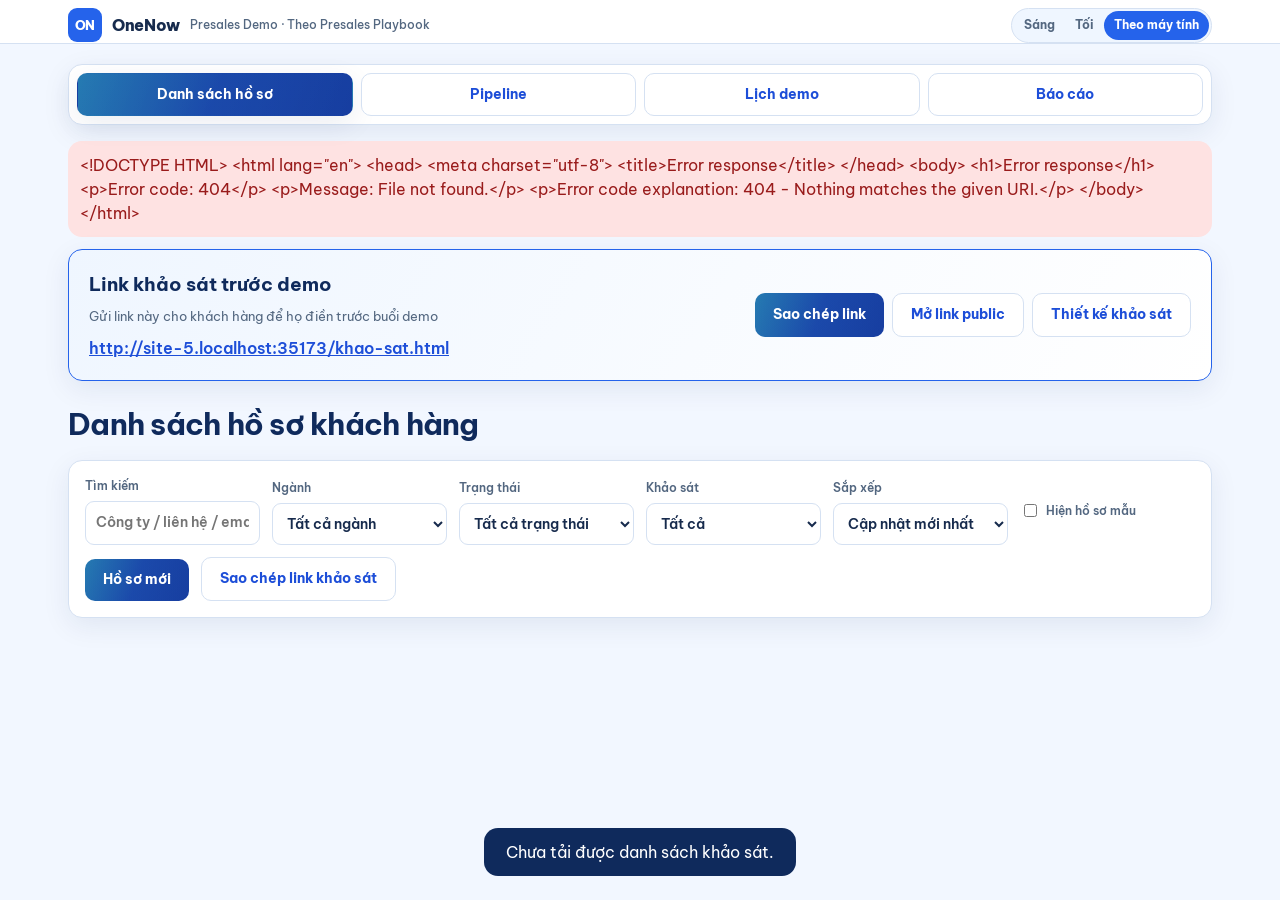
==== commit dff85b86: "Fix title fallback: template scenarios use t, not title" ====
--- a/wwwroot/index.html
+++ b/wwwroot/index.html
@@ -1858,7 +1858,7 @@
     var tm=state.storyTimers[i];
     var sc=scens[i]||{};
     var templateSc=((INDUSTRIES[state.ind]||{}).scenarios||[])[i]||{};
-    var title=sc.t||templateSc.title||"Bài "+(i+1);
+    var title=sc.t||templateSc.t||templateSc.title||"Bài "+(i+1);
     st=storyFor(sc,i);
     var showEdited = !!(sc._edited || sc._storyEdited);
     return '<article class="card"><span class="disc-num">CHẾ ĐỘ KỂ CHUYỆN · BÀI '+(i+1)+' — ĐI TỪNG BƯỚC, KHÔNG ĐỌC KỊCH BẢN DÀI</span><h3 style="margin-top:4px">'+title.replace(/</g,"&lt;")+'</h3>' + (showEdited?'<p style="font-size:12.5px;color:var(--muted)">Bài này đã sửa ở Builder nên bước kể chuyện dưới đây lấy trực tiếp từ Pain / Solution / Outcome / Value mới — không còn lời kể cũ của bài cũ, và đã lưu qua server nên tải lại trang vẫn giữ.</p>':'')
@@ -1890,7 +1890,7 @@
   box.innerHTML = ba.map(function(x,i){
     var sc=scens[i]||{};
     var templateSc=((INDUSTRIES[state.ind]||{}).scenarios||[])[i]||{};
-    var title=sc.t||templateSc.title||"Bài "+(i+1);
+    var title=sc.t||templateSc.t||templateSc.title||"Bài "+(i+1);
     var beforeTxt=sc._before!==undefined?sc._before:x.before;
     var afterTxt=sc._after!==undefined?sc._after:x.after;
     return '<article class="card"><span class="disc-num">SO SÁNH TRƯỚC / SAU · BÀI '+(i+1)+'</span><h3 style="margin-top:4px">'+title.replace(/</g,"&lt;")+'</h3><div class="ba-grid"><div class="before"><b>Trước — cách làm hiện tại (giả định dựng demo, kiểm chứng ở Discovery)</b><p>'+beforeTxt+'</p></div><div class="after"><b>Sau — với OneNow (quy trình thay đổi, không hứa con số thời gian)</b><p>'+afterTxt+'</p></div></div>'+demoSlideSlot(i)+'<div class="grid2" style="margin-top:10px"><div><label class="f">Sửa “Trước” của bài này (lưu theo bài, tải lại vẫn còn)</label><textarea class="ba-before" data-i="'+i+'">'+beforeTxt+'</textarea></div><div><label class="f">Sửa “Sau” của bài này (lưu theo bài, tải lại vẫn còn)</label><textarea class="ba-after" data-i="'+i+'">'+afterTxt+'</textarea></div></article>';
